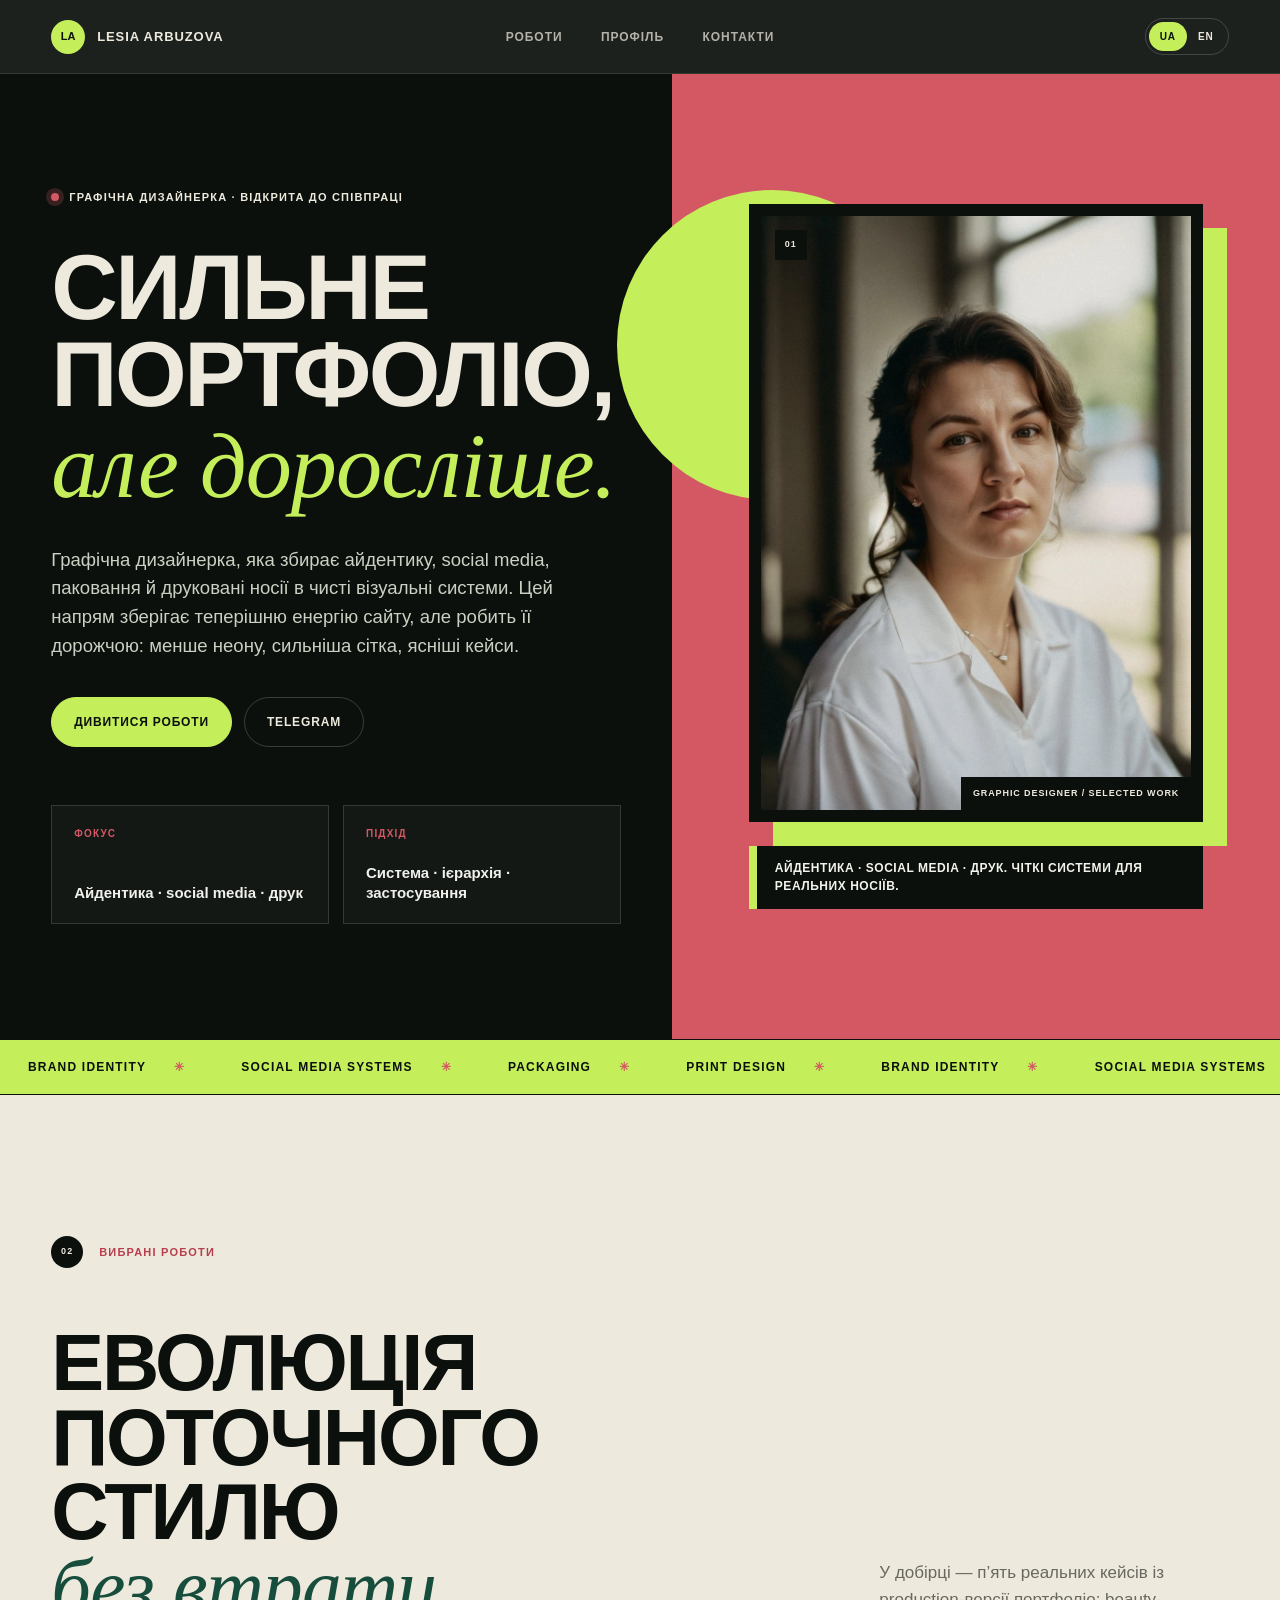
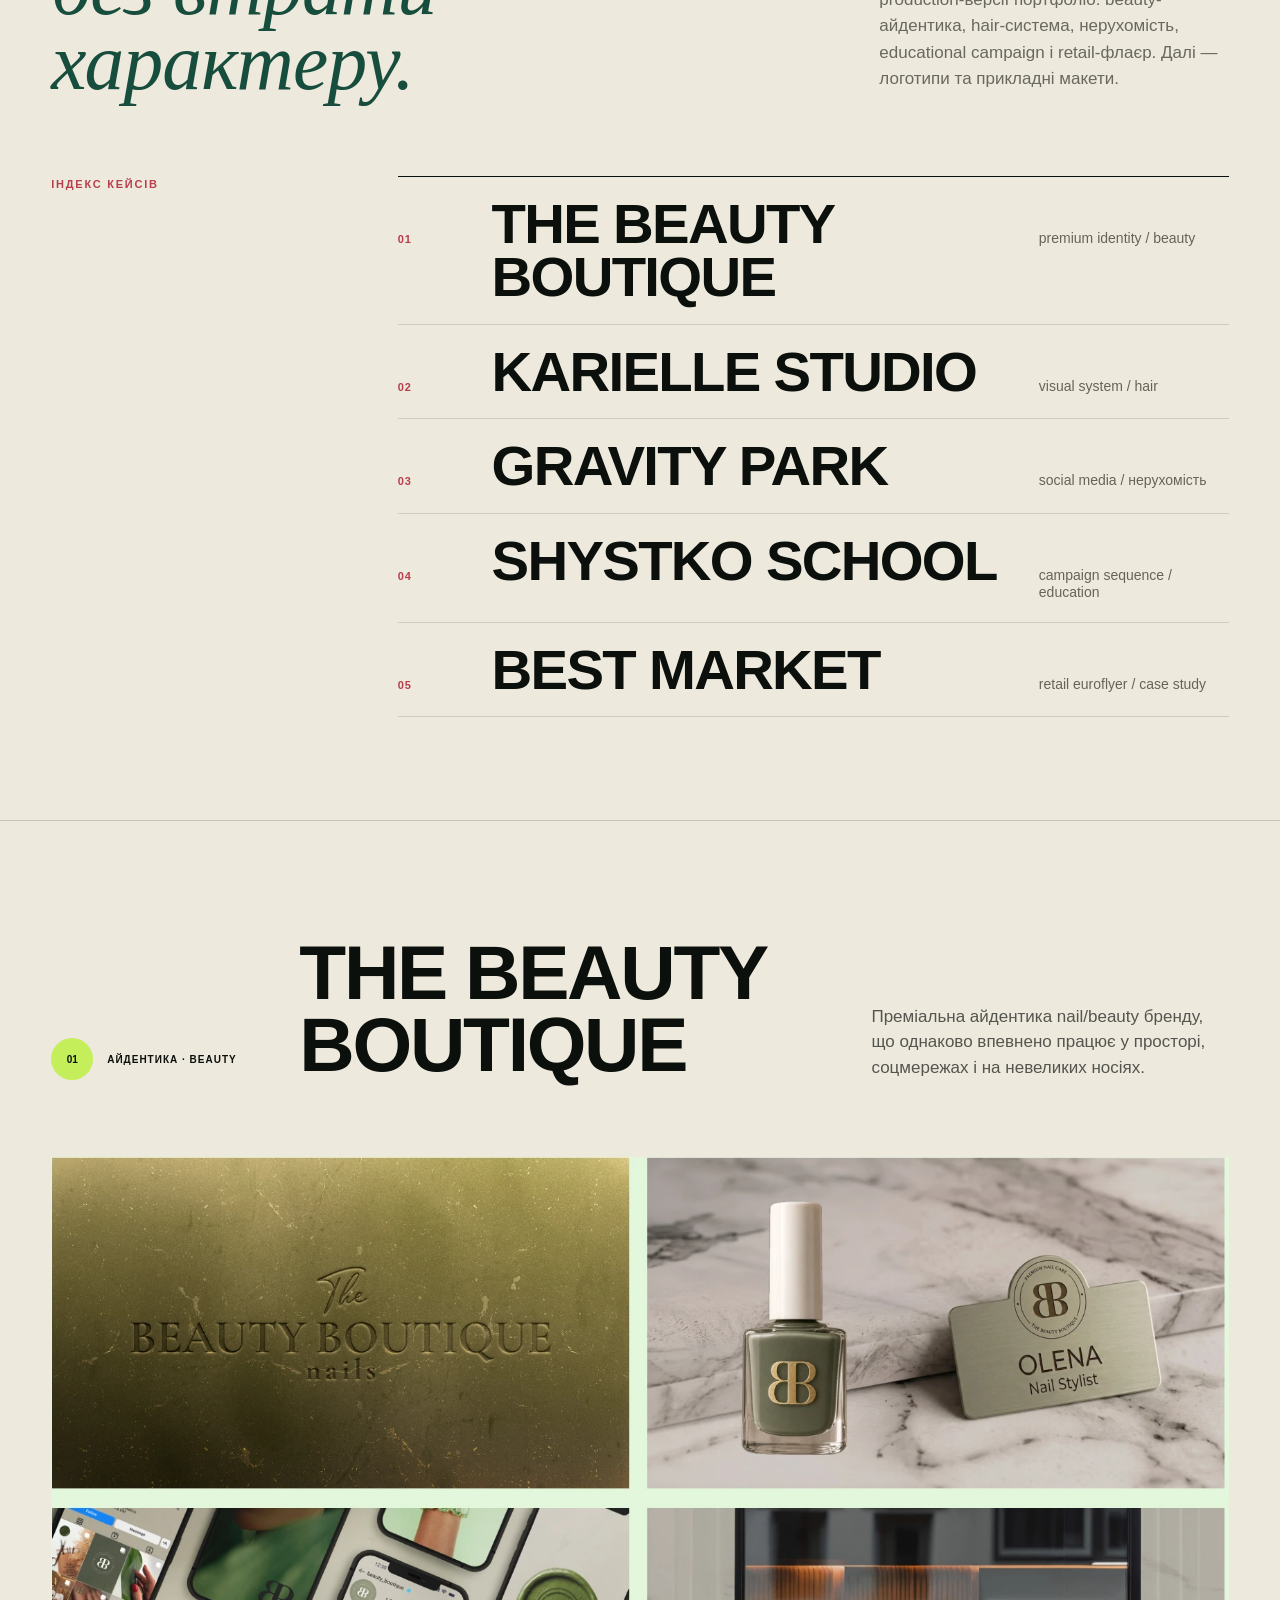
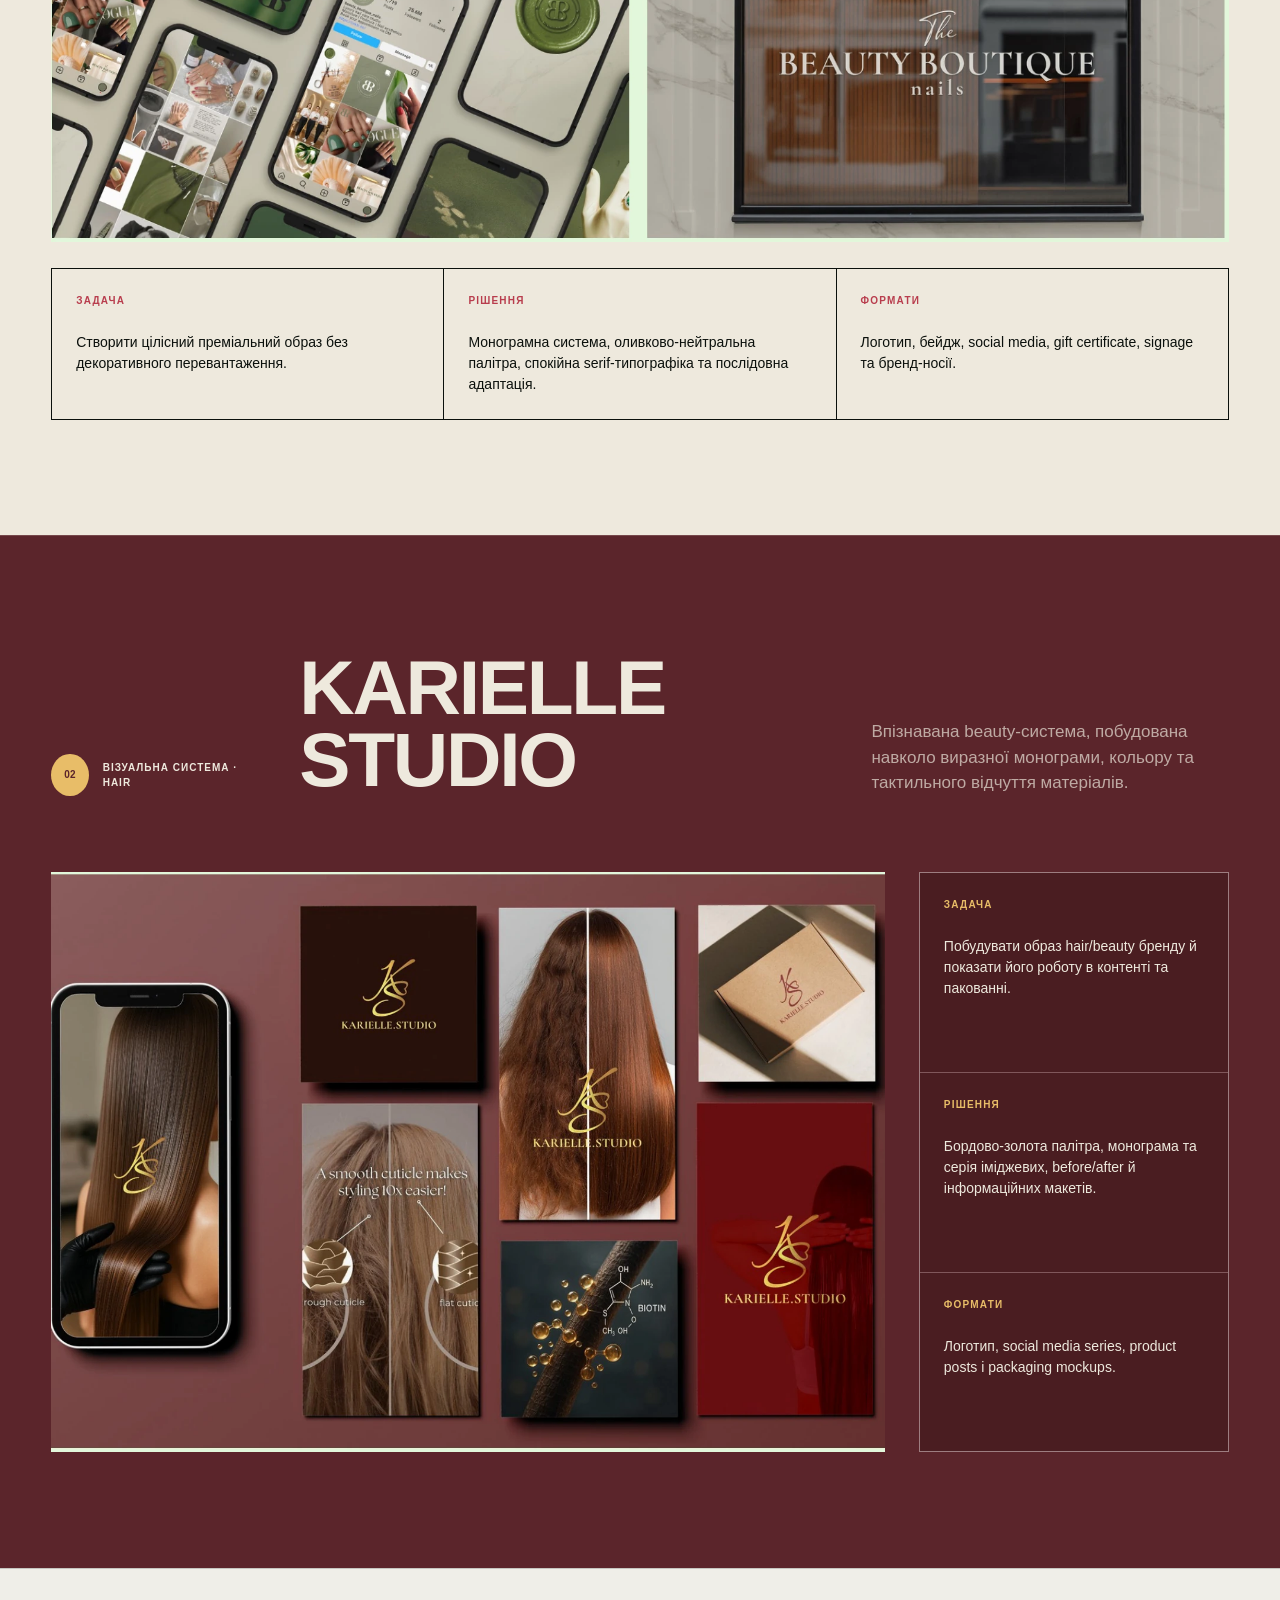
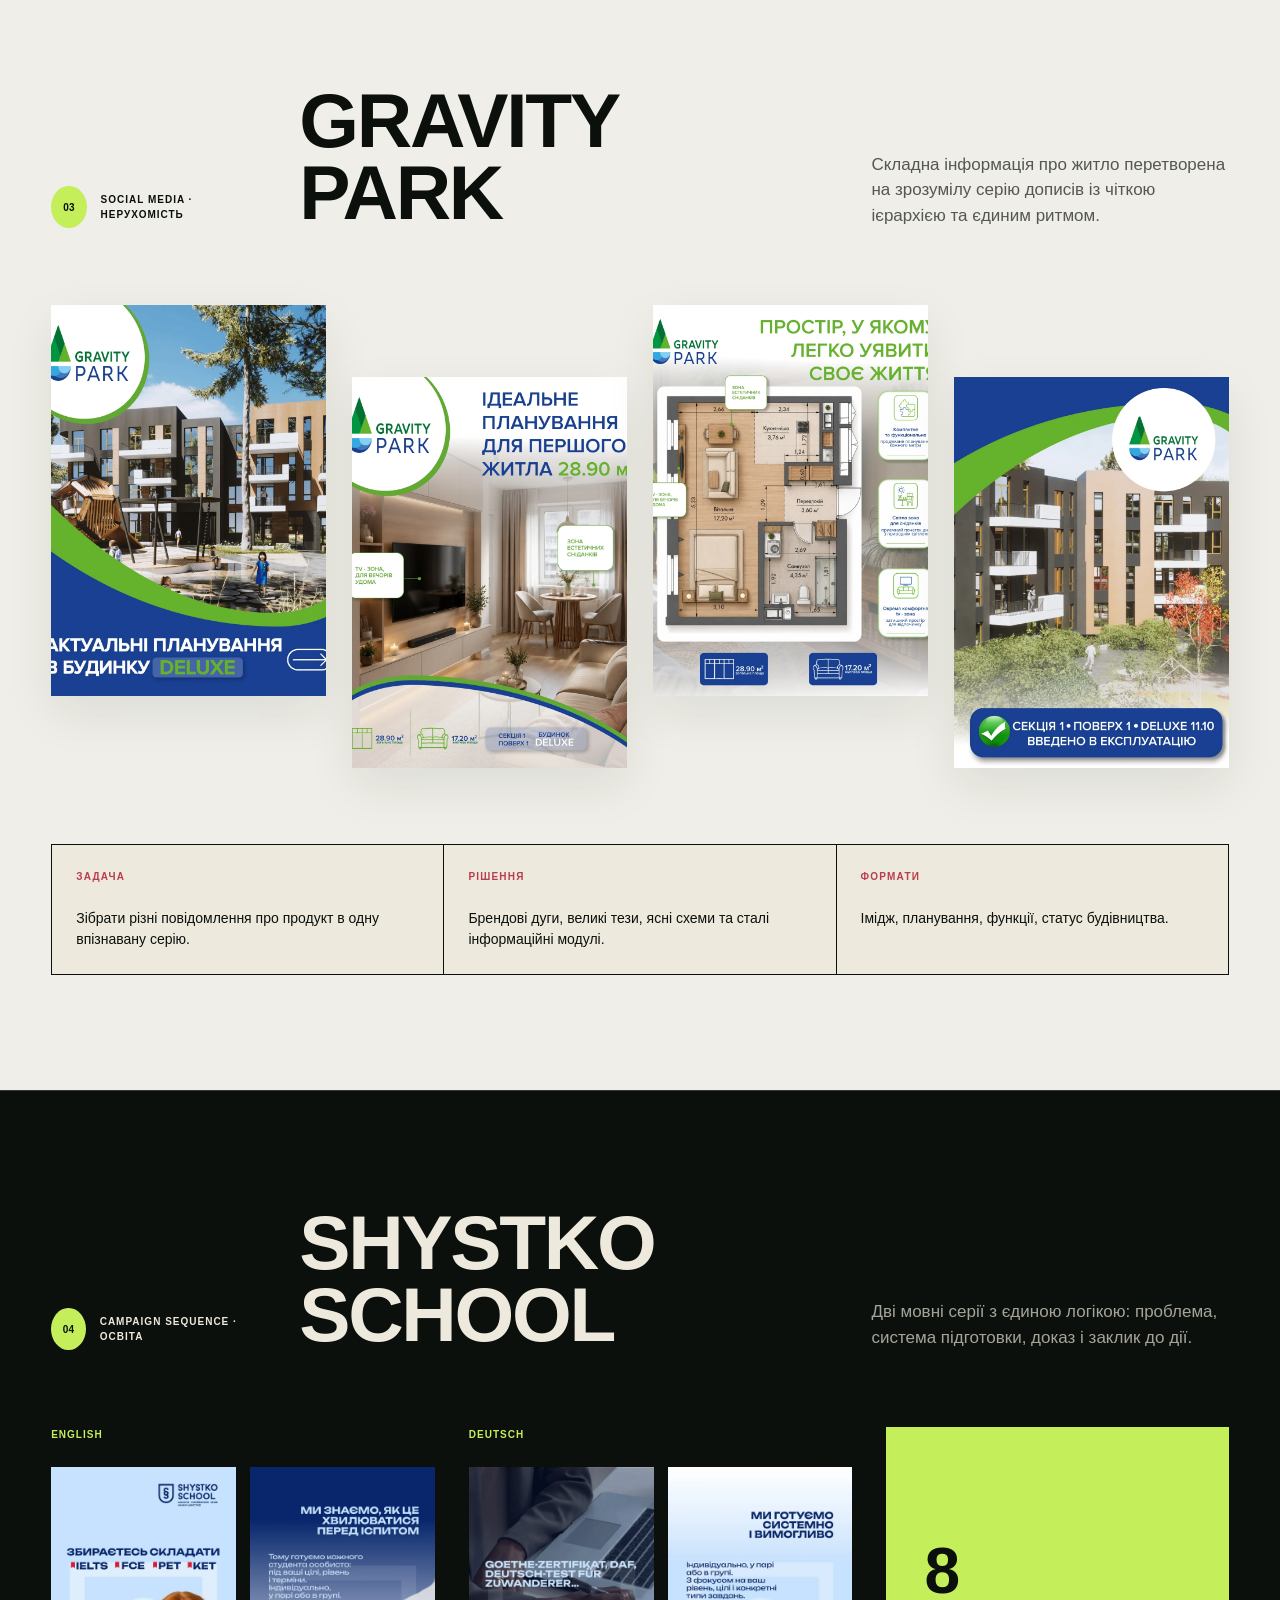
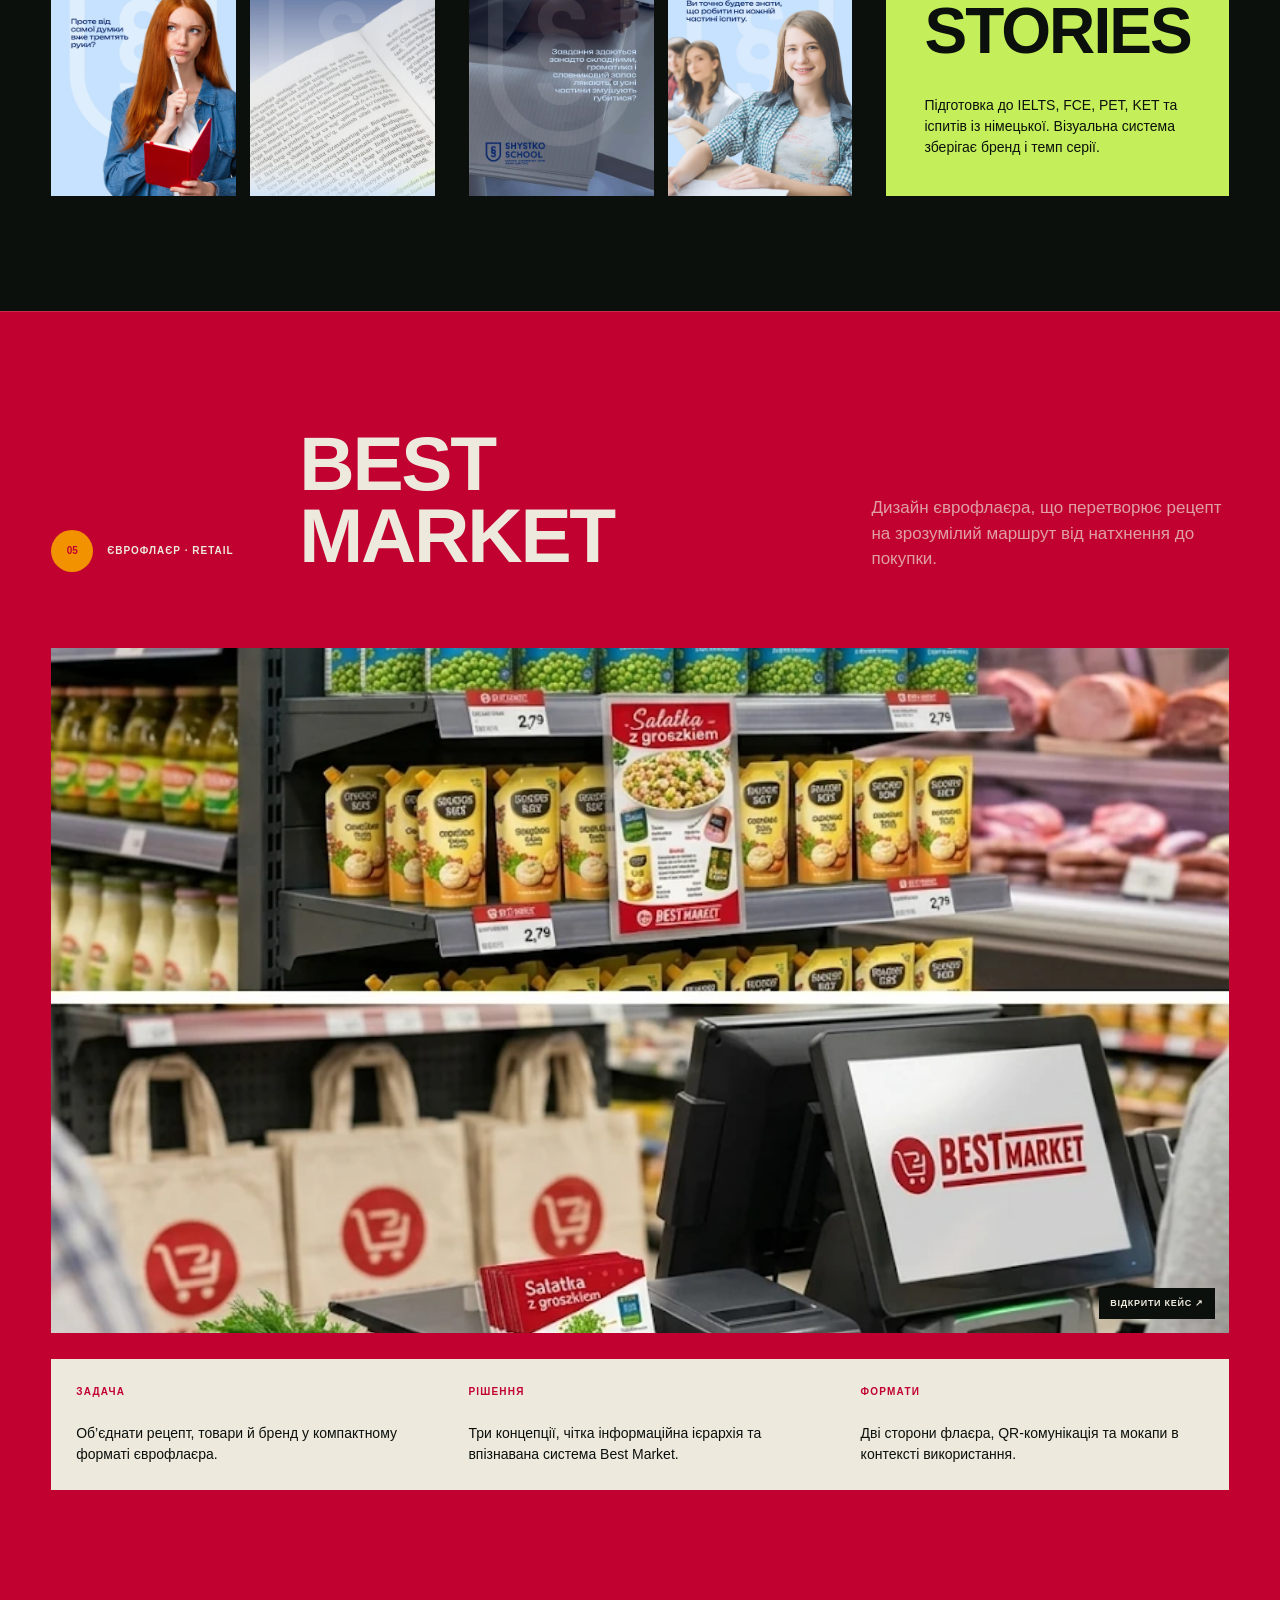
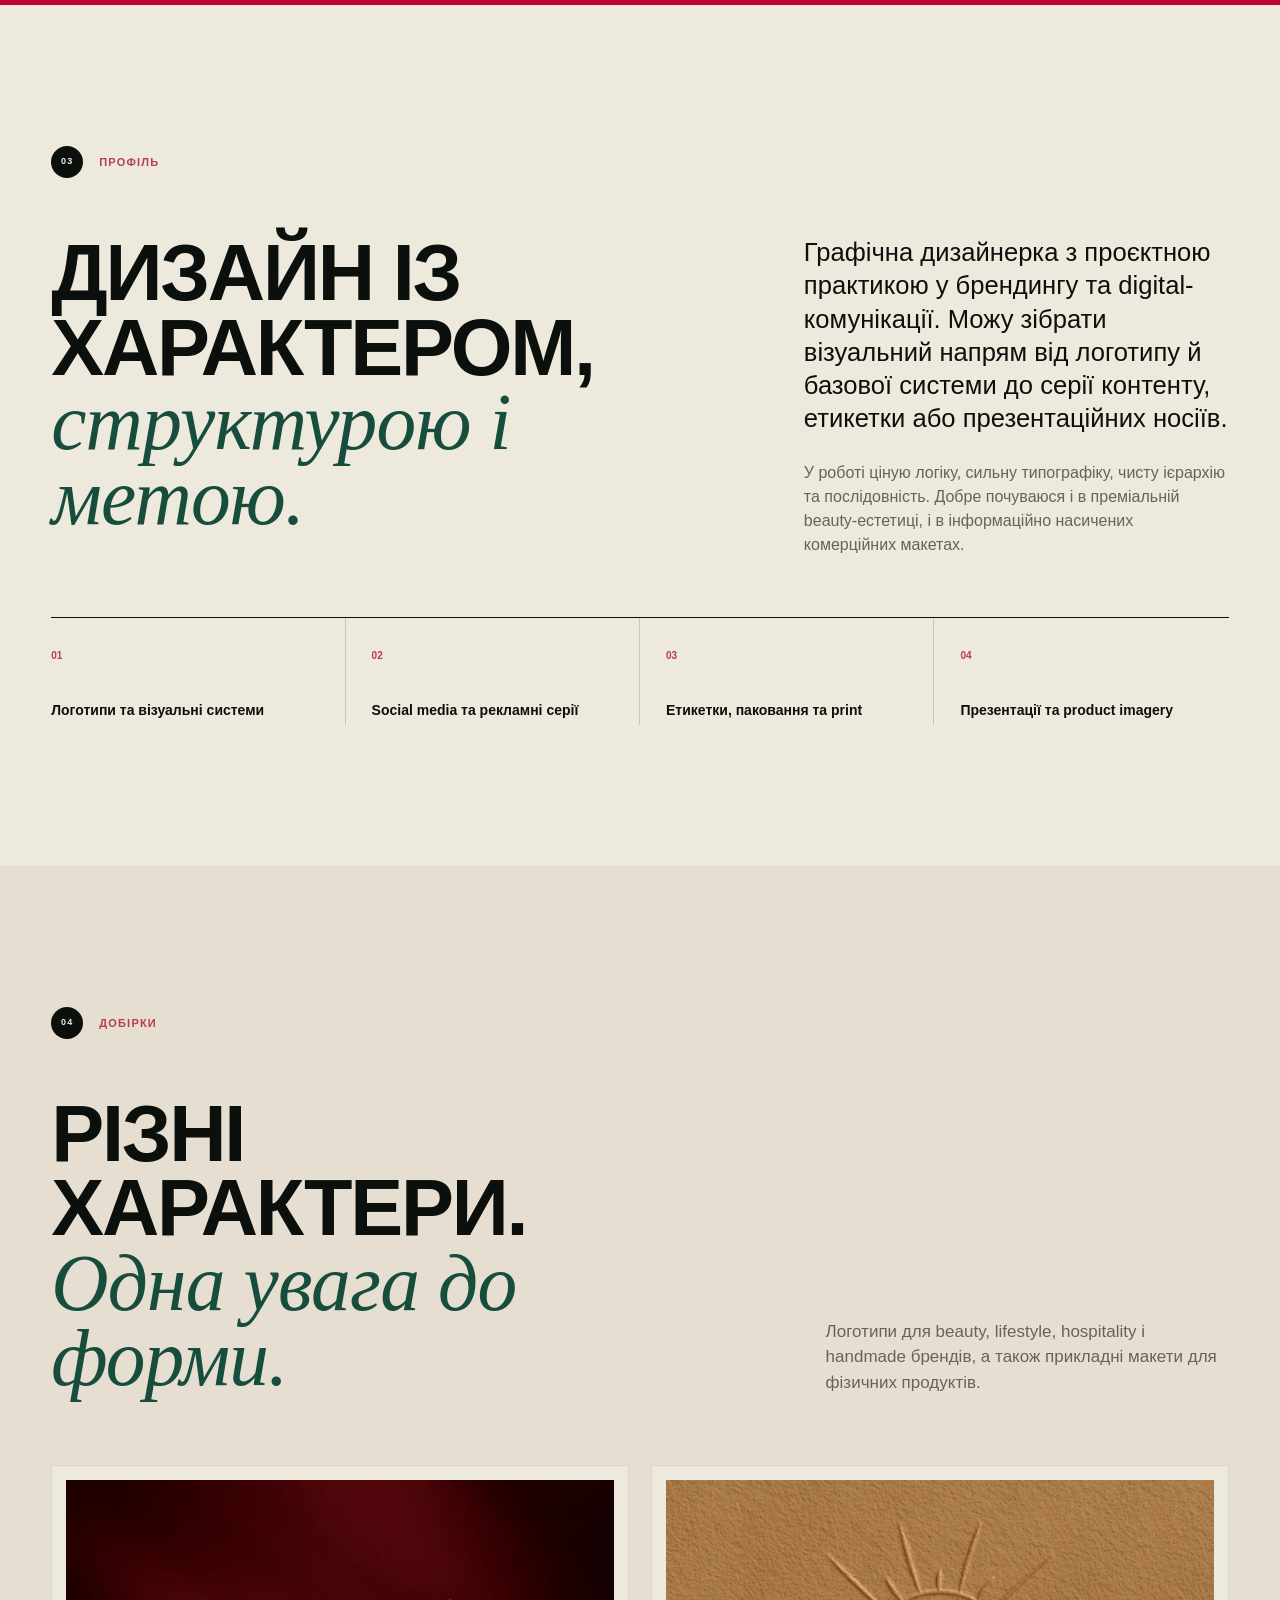
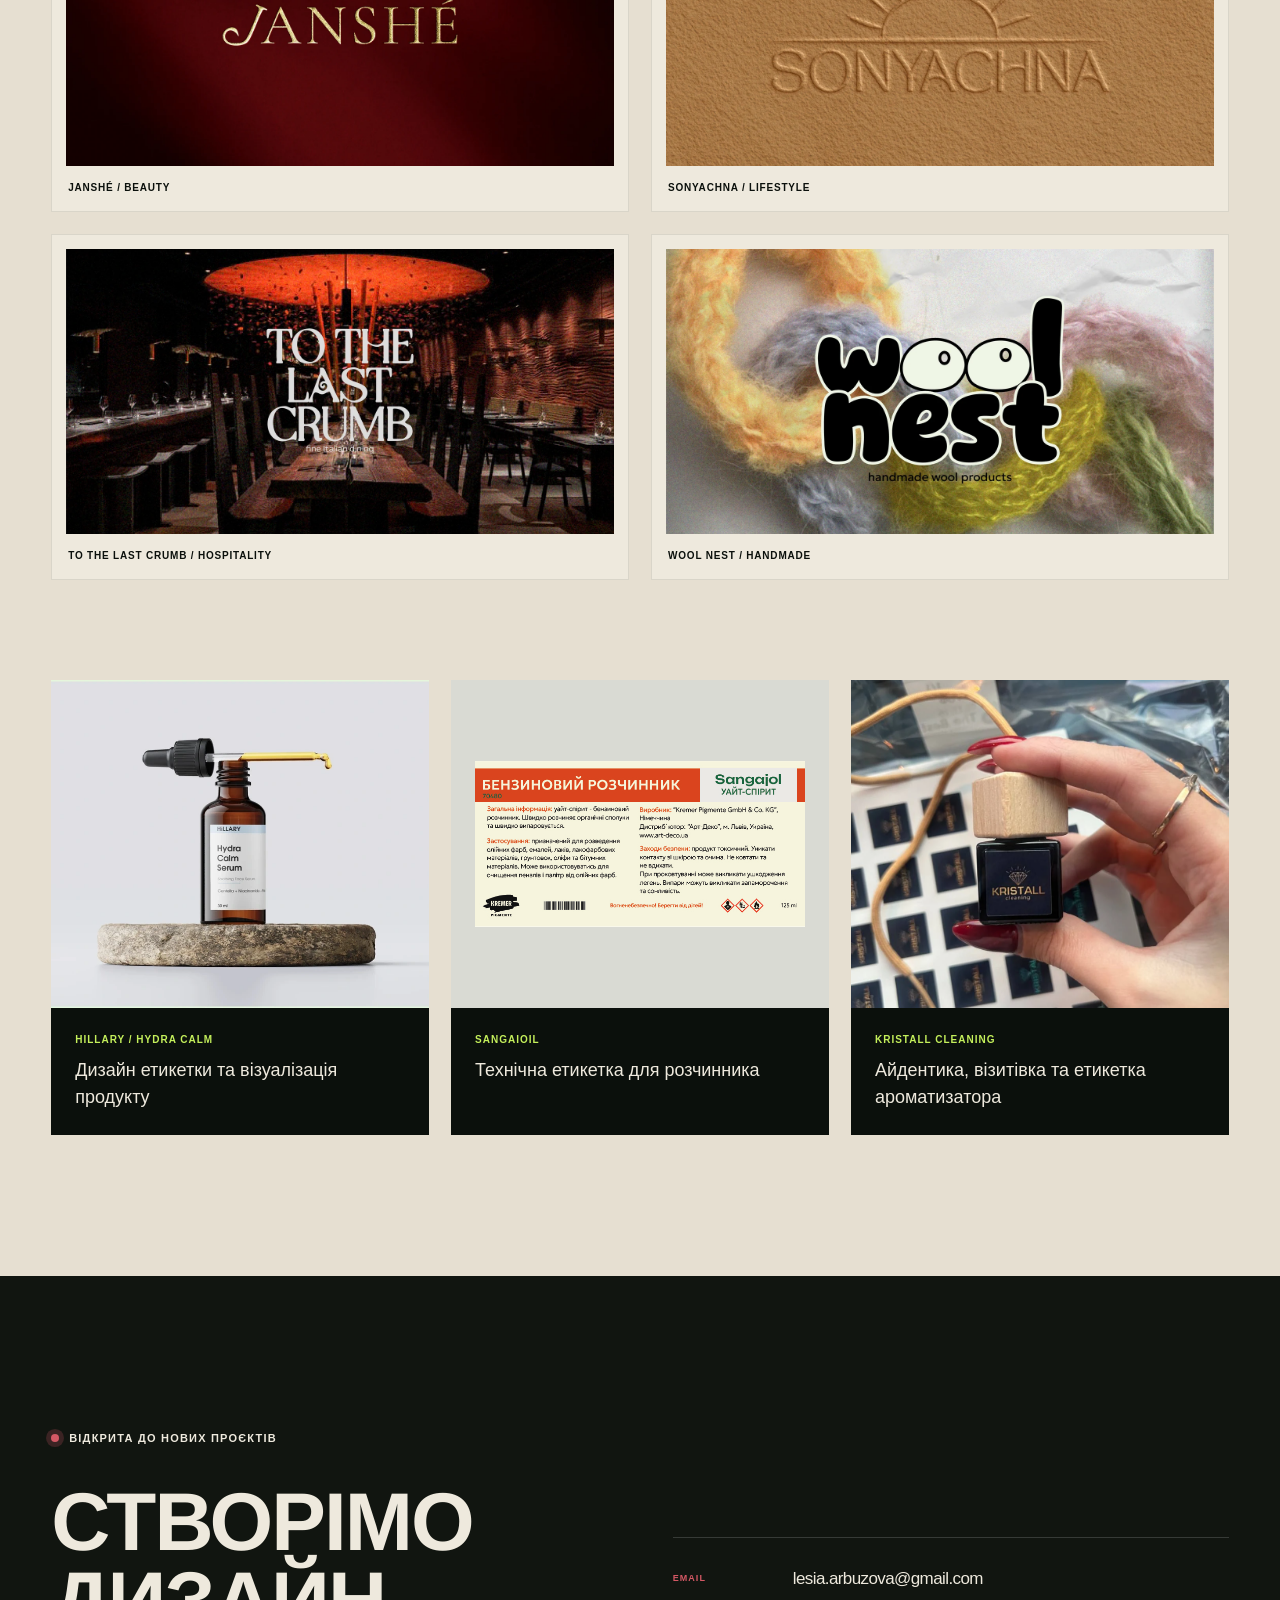
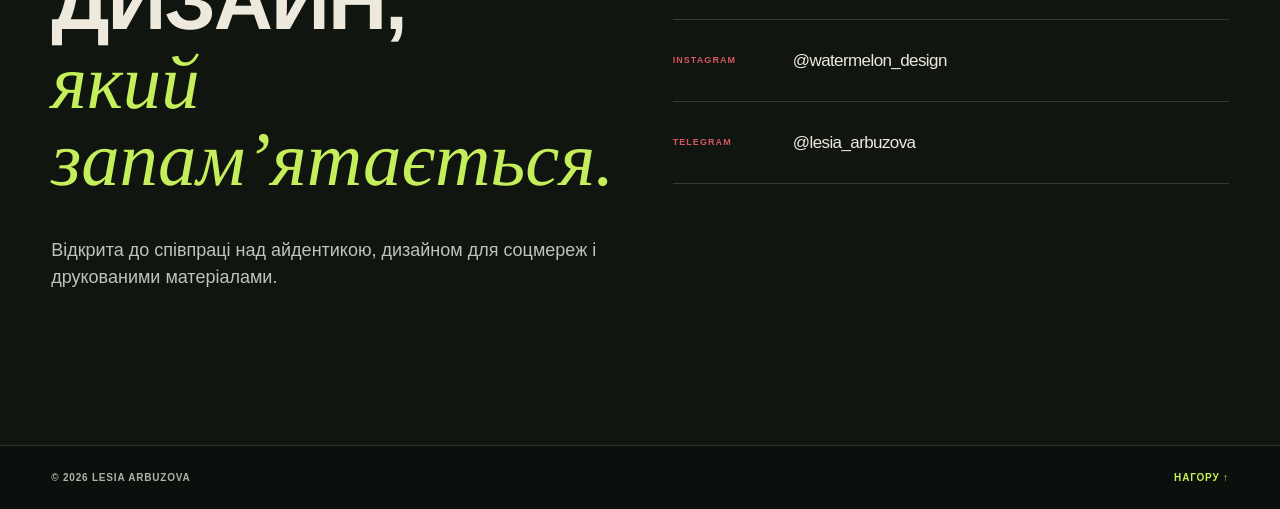
==== index.html @ c4b07ed3 "fix: restore production contact screen" ====
<!doctype html>
<html lang="uk" class="no-js">
<head>
  <meta charset="utf-8">
  <meta name="viewport" content="width=device-width, initial-scale=1">
  <meta name="theme-color" content="#0b100c">
  <meta name="description" content="Портфоліо графічної дизайнерки Лесі Арбузової: айдентика, social media, паковання та друкований дизайн.">
  <link rel="canonical" href="https://lesia-arbuzova.github.io/watermelon-design-portfolio/">
  <meta property="og:type" content="website">
  <meta property="og:locale" content="uk_UA">
  <meta property="og:title" content="Lesia Arbuzova — Graphic Designer">
  <meta property="og:description" content="Портфоліо графічної дизайнерки Лесі Арбузової: айдентика, social media, паковання та друкований дизайн.">
  <meta property="og:url" content="https://lesia-arbuzova.github.io/watermelon-design-portfolio/">
  <meta property="og:image" content="https://lesia-arbuzova.github.io/watermelon-design-portfolio/assets/beauty-system.webp">
  <meta property="og:image:width" content="1703">
  <meta property="og:image:height" content="988">
  <meta name="twitter:card" content="summary_large_image">
  <meta name="twitter:title" content="Lesia Arbuzova — Graphic Designer">
  <meta name="twitter:description" content="Портфоліо графічної дизайнерки Лесі Арбузової: айдентика, social media, паковання та друкований дизайн.">
  <meta name="twitter:image" content="https://lesia-arbuzova.github.io/watermelon-design-portfolio/assets/beauty-system.webp">
  <title>Lesia Arbuzova — Graphic Designer</title>
  <script>document.documentElement.classList.replace("no-js", "js");</script>
  <script type="application/ld+json">
    {
      "@context": "https://schema.org",
      "@type": "Person",
      "name": "Lesia Arbuzova",
      "jobTitle": "Graphic Designer",
      "url": "https://lesia-arbuzova.github.io/watermelon-design-portfolio/",
      "email": "mailto:lesia.arbuzova@gmail.com",
      "sameAs": ["https://www.instagram.com/watermelon_design/", "https://t.me/lesia_arbuzova"],
      "knowsAbout": ["Brand identity", "Social media design", "Packaging design", "Print design"]
    }
  </script>
  <link rel="stylesheet" href="styles.css?v=concept-c-v1">
  <noscript><style>.reveal{opacity:1!important;transform:none!important}</style></noscript>
  <script src="script.js?v=concept-c-v1" defer></script>
</head>
<body>
  <a class="skip-link" href="#content" data-i18n="access.skip">Перейти до змісту</a>

  <header class="site-header" aria-label="Primary navigation">
    <a class="brand" href="#top" aria-label="Lesia Arbuzova, home">
      <span class="brand-mark">LA</span>
      <span class="brand-name">Lesia Arbuzova</span>
    </a>
    <nav class="nav-links" aria-label="Portfolio sections">
      <a href="#work" data-i18n="nav.work">Роботи</a>
      <a href="#profile" data-i18n="nav.profile">Профіль</a>
      <a href="#contact" data-i18n="nav.contact">Контакти</a>
    </nav>
    <div class="header-actions">
      <div class="language-switcher" role="group" aria-label="Language">
        <button type="button" data-language="uk" aria-pressed="true">UA</button>
        <button type="button" data-language="en" aria-pressed="false">EN</button>
      </div>
    </div>
  </header>

  <main id="content">
    <section class="hero" id="top">
      <div class="hero-copy reveal">
        <p class="eyebrow"><span class="status-dot"></span><span data-i18n="hero.eyebrow">Графічна дизайнерка · відкрита до співпраці</span></p>
        <h1 data-i18n-html="hero.title">Сильне<br>портфоліо,<br><em>але доросліше.</em></h1>
        <p class="hero-lead" data-i18n="hero.lead">Графічна дизайнерка, яка збирає айдентику, social media, паковання й друковані носії в чисті візуальні системи. Цей напрям зберігає теперішню енергію сайту, але робить її дорожчою: менше неону, сильніша сітка, ясніші кейси.</p>
        <div class="hero-actions">
          <a class="button button-primary" href="#work" data-i18n="hero.ctaWork">Дивитися роботи</a>
          <a class="button button-quiet" href="https://t.me/lesia_arbuzova" target="_blank" rel="noreferrer" data-i18n="hero.ctaContact">Telegram</a>
        </div>
        <dl class="hero-facts">
          <div><dt data-i18n="hero.focusLabel">Фокус</dt><dd data-i18n="hero.focusValue">Айдентика · social media · друк</dd></div>
          <div><dt data-i18n="hero.toolsLabel">Підхід</dt><dd data-i18n="hero.toolsValue">Система · ієрархія · застосування</dd></div>
        </dl>
      </div>
      <div class="hero-visual reveal">
        <div class="portrait-frame">
          <img src="assets/portrait.webp" alt="Портрет Лесі Арбузової" data-alt-key="alt.portrait">
          <span class="portrait-index">01</span>
          <span class="portrait-caption" data-i18n="hero.caption">Graphic designer / selected work</span>
        </div>
        <p class="hero-note" data-i18n="hero.note">Айдентика · social media · друк. Чіткі системи для реальних носіїв.</p>
      </div>
    </section>

    <div class="ticker" aria-hidden="true">
      <div class="ticker-track">
        <span>Brand identity</span><span>Social media systems</span><span>Packaging</span><span>Print design</span>
        <span>Brand identity</span><span>Social media systems</span><span>Packaging</span><span>Print design</span>
      </div>
    </div>

    <section class="work-intro section" id="work">
      <div class="section-kicker reveal"><span>02</span><span data-i18n="work.kicker">Вибрані роботи</span></div>
      <div class="work-heading reveal">
        <h2 class="section-title" data-i18n-html="work.title">Еволюція поточного стилю<br><em>без втрати характеру.</em></h2>
        <p data-i18n="work.intro">У добірці — п’ять реальних кейсів із production-версії портфоліо: beauty-айдентика, hair-система, нерухомість, educational campaign і retail-флаєр. Далі — логотипи та прикладні макети.</p>
      </div>
    </section>

    <section class="project-index" aria-label="Project index">
      <div class="project-index-label reveal" data-i18n="projectIndex.kicker">Індекс кейсів</div>
      <div class="project-index-list reveal">
        <a href="#beauty"><span>01</span><strong>The Beauty Boutique</strong><em data-i18n="projectIndex.beauty">premium identity / beauty</em></a>
        <a href="#karielle"><span>02</span><strong>Karielle Studio</strong><em data-i18n="projectIndex.karielle">visual system / hair</em></a>
        <a href="#gravity"><span>03</span><strong>Gravity Park</strong><em data-i18n="projectIndex.gravity">social media / нерухомість</em></a>
        <a href="#school"><span>04</span><strong>Shystko School</strong><em data-i18n="projectIndex.school">campaign sequence / education</em></a>
        <a href="#bestmarket"><span>05</span><strong>Best Market</strong><em data-i18n="projectIndex.bestmarket">retail euroflyer / case study</em></a>
      </div>
    </section>

    <article class="case case-beauty" id="beauty">
      <header class="case-header reveal">
        <div><span class="case-number">01</span><p class="case-type" data-i18n="beauty.type">Айдентика · Beauty</p></div>
        <h2>The Beauty Boutique</h2>
        <p class="case-summary" data-i18n="beauty.summary">Преміальна айдентика nail/beauty бренду, що однаково впевнено працює у просторі, соцмережах і на невеликих носіях.</p>
      </header>
      <button class="case-media media-wide reveal" type="button" data-lightbox>
        <img src="assets/beauty-system.webp" alt="Система айдентики The Beauty Boutique" data-alt-key="alt.beauty" loading="lazy">
        <span class="view-label" data-i18n="access.view">Переглянути</span>
      </button>
      <div class="case-notes reveal">
        <div><h3 data-i18n="labels.task">Задача</h3><p data-i18n="beauty.task">Створити цілісний преміальний образ без декоративного перевантаження.</p></div>
        <div><h3 data-i18n="labels.solution">Рішення</h3><p data-i18n="beauty.solution">Монограмна система, оливково-нейтральна палітра, спокійна serif-типографіка та послідовна адаптація.</p></div>
        <div><h3 data-i18n="labels.formats">Формати</h3><p data-i18n="beauty.formats">Логотип, бейдж, social media, gift certificate, signage та бренд-носії.</p></div>
      </div>
    </article>

    <article class="case case-karielle" id="karielle">
      <header class="case-header reveal">
        <div><span class="case-number">02</span><p class="case-type" data-i18n="karielle.type">Візуальна система · Hair</p></div>
        <h2>Karielle Studio</h2>
        <p class="case-summary" data-i18n="karielle.summary">Впізнавана beauty-система, побудована навколо виразної монограми, кольору та тактильного відчуття матеріалів.</p>
      </header>
      <div class="karielle-layout">
        <button class="case-media reveal" type="button" data-lightbox>
          <img src="assets/karielle-system.webp" alt="Візуальна система Karielle Studio" data-alt-key="alt.karielle" loading="lazy">
          <span class="view-label" data-i18n="access.view">Переглянути</span>
        </button>
        <div class="case-notes vertical reveal">
          <div><h3 data-i18n="labels.task">Задача</h3><p data-i18n="karielle.task">Побудувати образ hair/beauty бренду й показати його роботу в контенті та пакованні.</p></div>
          <div><h3 data-i18n="labels.solution">Рішення</h3><p data-i18n="karielle.solution">Бордово-золота палітра, монограма та серія іміджевих, before/after й інформаційних макетів.</p></div>
          <div><h3 data-i18n="labels.formats">Формати</h3><p data-i18n="karielle.formats">Логотип, social media series, product posts і packaging mockups.</p></div>
        </div>
      </div>
    </article>

    <article class="case case-gravity" id="gravity">
      <header class="case-header reveal">
        <div><span class="case-number">03</span><p class="case-type" data-i18n="gravity.type">Social media · Real estate</p></div>
        <h2>Gravity Park</h2>
        <p class="case-summary" data-i18n="gravity.summary">Складна інформація про житло перетворена на зрозумілу серію дописів із чіткою ієрархією та єдиним ритмом.</p>
      </header>
      <div class="gravity-gallery reveal">
        <button class="case-media tall" type="button" data-lightbox><img src="assets/gravity-01.webp" alt="Пост Gravity Park про планування будинку" data-alt-key="alt.gravity1" loading="lazy"><span class="view-label" data-i18n="access.view">Переглянути</span></button>
        <button class="case-media tall offset" type="button" data-lightbox><img src="assets/gravity-02.webp" alt="Пост Gravity Park про планування квартири" data-alt-key="alt.gravity2" loading="lazy"><span class="view-label" data-i18n="access.view">Переглянути</span></button>
        <button class="case-media tall" type="button" data-lightbox><img src="assets/gravity-03.webp" alt="Пост Gravity Park з планом квартири" data-alt-key="alt.gravity3" loading="lazy"><span class="view-label" data-i18n="access.view">Переглянути</span></button>
        <button class="case-media tall offset" type="button" data-lightbox><img src="assets/gravity-04.webp" alt="Іміджевий пост Gravity Park" data-alt-key="alt.gravity4" loading="lazy"><span class="view-label" data-i18n="access.view">Переглянути</span></button>
      </div>
      <div class="case-notes reveal">
        <div><h3 data-i18n="labels.task">Задача</h3><p data-i18n="gravity.task">Зібрати різні повідомлення про продукт в одну впізнавану серію.</p></div>
        <div><h3 data-i18n="labels.solution">Рішення</h3><p data-i18n="gravity.solution">Брендові дуги, великі тези, ясні схеми та сталі інформаційні модулі.</p></div>
        <div><h3 data-i18n="labels.formats">Формати</h3><p data-i18n="gravity.formats">Імідж, планування, функції, статус будівництва.</p></div>
      </div>
    </article>

    <article class="case case-school" id="school">
      <header class="case-header reveal">
        <div><span class="case-number">04</span><p class="case-type" data-i18n="school.type">Campaign sequence · Education</p></div>
        <h2>Shystko School</h2>
        <p class="case-summary" data-i18n="school.summary">Дві мовні серії з єдиною логікою: проблема, система підготовки, доказ і заклик до дії.</p>
      </header>
      <div class="school-gallery reveal">
        <div class="story-group"><span>English</span><button class="case-media phone" type="button" data-lightbox><img src="assets/school-en-01.webp" alt="Англомовна сторіс Shystko School" data-alt-key="alt.schoolEn1" loading="lazy"><span class="view-label" data-i18n="access.view">Переглянути</span></button><button class="case-media phone" type="button" data-lightbox><img src="assets/school-en-02.webp" alt="Англомовна сторіс Shystko School" data-alt-key="alt.schoolEn2" loading="lazy"><span class="view-label" data-i18n="access.view">Переглянути</span></button></div>
        <div class="story-group"><span>Deutsch</span><button class="case-media phone" type="button" data-lightbox><img src="assets/school-de-01.webp" alt="Німецькомовна сторіс Shystko School" data-alt-key="alt.schoolDe1" loading="lazy"><span class="view-label" data-i18n="access.view">Переглянути</span></button><button class="case-media phone" type="button" data-lightbox><img src="assets/school-de-02.webp" alt="Німецькомовна сторіс Shystko School" data-alt-key="alt.schoolDe2" loading="lazy"><span class="view-label" data-i18n="access.view">Переглянути</span></button></div>
        <aside class="school-note"><strong>8 stories</strong><p data-i18n="school.note">Підготовка до IELTS, FCE, PET, KET та іспитів із німецької. Візуальна система зберігає бренд і темп серії.</p></aside>
      </div>
    </article>

    <article class="case case-bestmarket" id="bestmarket">
      <header class="case-header reveal">
        <div><span class="case-number">05</span><p class="case-type" data-i18n="bestmarket.type">Єврофлаєр · Retail</p></div>
        <h2>Best Market</h2>
        <p class="case-summary" data-i18n="bestmarket.summary">Дизайн єврофлаєра, що перетворює рецепт на зрозумілий маршрут від натхнення до покупки.</p>
      </header>
      <a class="case-media media-wide bestmarket-link reveal" href="projects/bestmarket/" aria-label="Відкрити повний кейс Best Market" data-i18n-aria-label="bestmarket.aria">
        <img src="projects/bestmarket/assets/mockup-retail.webp" alt="Флаєр Best Market у торговому просторі" data-alt-key="alt.bestmarket" loading="lazy">
        <span class="view-label" data-i18n="bestmarket.cta">Відкрити кейс ↗</span>
      </a>
      <div class="case-notes reveal">
        <div><h3 data-i18n="labels.task">Задача</h3><p data-i18n="bestmarket.task">Об’єднати рецепт, товари й бренд у компактному форматі єврофлаєра.</p></div>
        <div><h3 data-i18n="labels.solution">Рішення</h3><p data-i18n="bestmarket.solution">Три концепції, чітка інформаційна ієрархія та впізнавана система Best Market.</p></div>
        <div><h3 data-i18n="labels.formats">Формати</h3><p data-i18n="bestmarket.formats">Дві сторони флаєра, QR-комунікація та мокапи в контексті використання.</p></div>
      </div>
    </article>

    <section class="profile section" id="profile">
      <div class="section-kicker reveal"><span>03</span><span data-i18n="profile.kicker">Профіль</span></div>
      <div class="profile-grid">
        <h2 class="section-title reveal" data-i18n-html="profile.title">Дизайн із характером,<br><em>структурою і метою.</em></h2>
        <div class="profile-copy reveal">
          <p class="lead" data-i18n="profile.intro">Графічна дизайнерка з проєктною практикою у брендингу та digital-комунікації. Можу зібрати візуальний напрям від логотипу й базової системи до серії контенту, етикетки або презентаційних носіїв.</p>
          <p data-i18n="profile.detail">У роботі ціную логіку, сильну типографіку, чисту ієрархію та послідовність. Добре почуваюся і в преміальній beauty-естетиці, і в інформаційно насичених комерційних макетах.</p>
        </div>
        <div class="capability-list reveal">
          <div><span>01</span><p data-i18n="profile.skill1">Логотипи та візуальні системи</p></div>
          <div><span>02</span><p data-i18n="profile.skill2">Social media та рекламні серії</p></div>
          <div><span>03</span><p data-i18n="profile.skill3">Етикетки, паковання та print</p></div>
          <div><span>04</span><p data-i18n="profile.skill4">Презентації та product imagery</p></div>
        </div>
      </div>
    </section>

    <section class="collection section" id="collection">
      <div class="section-kicker reveal"><span>04</span><span data-i18n="collection.kicker">Добірки</span></div>
      <div class="collection-heading reveal">
        <h2 class="section-title" data-i18n-html="collection.title">Різні характери.<br><em>Одна увага до форми.</em></h2>
        <p data-i18n="collection.intro">Логотипи для beauty, lifestyle, hospitality і handmade брендів, а також прикладні макети для фізичних продуктів.</p>
      </div>
      <div class="logo-grid reveal">
        <button class="case-media logo-card" type="button" data-lightbox><img src="assets/logo-janshe.webp" alt="Логотип Janshé" loading="lazy"><span>Janshé / Beauty</span></button>
        <button class="case-media logo-card" type="button" data-lightbox><img src="assets/logo-soniachna.webp" alt="Логотип Sonyachna" loading="lazy"><span>Sonyachna / Lifestyle</span></button>
        <button class="case-media logo-card" type="button" data-lightbox><img src="assets/logo-crumb.webp" alt="Логотип To the Last Crumb" loading="lazy"><span>To the Last Crumb / Hospitality</span></button>
        <button class="case-media logo-card" type="button" data-lightbox><img src="assets/logo-wool.webp" alt="Логотип Wool Nest" loading="lazy"><span>Wool Nest / Handmade</span></button>
      </div>
      <div class="applied-grid reveal">
        <article class="applied-card"><button class="case-media" type="button" data-lightbox data-gallery="assets/hillary-01.webp|assets/hillary-02.webp"><img src="assets/hillary-preview.webp" alt="Два варіанти мокапу сироватки Hillary Hydra Calm" data-alt-key="alt.hillary" loading="lazy"><span class="view-label" data-i18n="access.view">Переглянути</span></button><div><p class="case-type">Hillary / Hydra Calm</p><h3 data-i18n="applied.hillary">Дизайн етикетки та візуалізація продукту</h3></div></article>
        <article class="applied-card"><button class="case-media" type="button" data-lightbox><img src="assets/sangaioil-original.png" alt="Технічна етикетка розчинника Sangaioil" data-alt-key="alt.sangaioil" loading="lazy"><span class="view-label" data-i18n="access.view">Переглянути</span></button><div><p class="case-type">Sangaioil</p><h3 data-i18n="applied.sangaioil">Технічна етикетка для розчинника</h3></div></article>
        <article class="applied-card"><button class="case-media" type="button" data-lightbox><img src="assets/kristall-photo.webp" alt="Ароматизатор KRISTALL Cleaning" data-alt-key="alt.kristall" loading="lazy"><span class="view-label" data-i18n="access.view">Переглянути</span></button><div><p class="case-type">KRISTALL Cleaning</p><h3 data-i18n="applied.kristall">Айдентика, візитівка та етикетка ароматизатора</h3></div></article>
      </div>
    </section>

    <section class="contact" id="contact">
      <div class="contact-copy reveal">
        <p class="eyebrow"><span class="status-dot"></span><span data-i18n="contact.eyebrow">Відкрита до нових проєктів</span></p>
        <h2 data-i18n-html="contact.title">Створімо дизайн,<br><em>який запам’ятається.</em></h2>
        <p data-i18n="contact.text">Відкрита до співпраці над айдентикою, дизайном для соцмереж і друкованими матеріалами.</p>
      </div>
      <div class="contact-links reveal">
        <a href="mailto:lesia.arbuzova@gmail.com"><span data-i18n="contact.emailLabel">Email</span><strong>lesia.arbuzova@gmail.com</strong></a>
        <a href="https://www.instagram.com/watermelon_design/" target="_blank" rel="noreferrer"><span data-i18n="contact.instagramLabel">Instagram</span><strong>@watermelon_design</strong></a>
        <a href="https://t.me/lesia_arbuzova" target="_blank" rel="noreferrer"><span data-i18n="contact.telegramLabel">Telegram</span><strong>@lesia_arbuzova</strong></a>
      </div>
    </section>
  </main>

  <footer><span>© 2026 Lesia Arbuzova</span><a href="#top" data-i18n="footer.top">Нагору ↑</a></footer>

  <dialog class="lightbox" aria-label="Image preview">
    <button class="lightbox-close" type="button" aria-label="Close">×</button>
    <div class="lightbox-images"></div>
    <p></p>
  </dialog>
</body>
</html>
---- styles.css ----
:root {
  --ink: #0b100c;
  --paper: #eee9dd;
  --paper-2: #e6dfd1;
  --lime: #c4ef5b;
  --coral: #d35864;
  --coral-text: #b83d4d;
  --flesh: #d35864;
  --rind: #183c30;
  --green: #174d3c;
  --wine: #5b252b;
  --muted: #686358;
  --line: color-mix(in srgb, currentColor 18%, transparent);
  --pad: clamp(22px, 4vw, 68px);
  --display: Arial, Helvetica, sans-serif;
  --serif: Georgia, "Times New Roman", serif;
}

* { box-sizing: border-box; }
html { scroll-behavior: smooth; background: var(--ink); }
body { margin: 0; color: var(--ink); background: var(--paper); font-family: var(--display); font-size: 16px; line-height: 1.5; }
body.lightbox-open { overflow: hidden; }
section, article { scroll-margin-top: 74px; }
button, a { -webkit-tap-highlight-color: transparent; }
button { font: inherit; }
img { display: block; max-width: 100%; }
a { color: inherit; text-decoration: none; }
:focus-visible { outline: 3px solid var(--lime); outline-offset: 4px; }
button:focus-visible, a:focus-visible { border-radius: 8px; }
em { font-family: var(--serif); font-weight: 400; }
::selection { color: var(--ink); background: var(--lime); }

.skip-link { position: fixed; left: 16px; top: -80px; z-index: 100; padding: 12px 16px; color: var(--ink); background: var(--lime); transition: top .2s; }
.skip-link:focus { top: 16px; }

.site-header { position: sticky; top: 0; z-index: 50; display: grid; grid-template-columns: 1fr auto 1fr; align-items: center; min-height: 74px; padding: 0 var(--pad); color: var(--paper); background: color-mix(in srgb, var(--ink) 92%, transparent); border-bottom: 1px solid #ffffff1c; backdrop-filter: blur(16px); }
.brand { display: flex; align-items: center; gap: 12px; width: fit-content; font-size: 13px; font-weight: 700; text-transform: uppercase; letter-spacing: .07em; }
.brand-mark { display: grid; width: 34px; height: 34px; place-items: center; color: var(--ink); background: var(--lime); border-radius: 50%; font-size: 11px; letter-spacing: 0; }
.nav-links { display: flex; gap: clamp(20px, 3vw, 46px); font-size: 12px; font-weight: 700; text-transform: uppercase; letter-spacing: .08em; }
.nav-links a { opacity: .72; transition: opacity .2s; }
.nav-links a:hover, .nav-links a:focus-visible { opacity: 1; }
.header-actions { display: flex; justify-content: flex-end; align-items: center; gap: 22px; }
.language-switcher { display: flex; padding: 3px; border: 1px solid #ffffff2c; border-radius: 100px; }
.language-switcher button { min-width: 38px; padding: 7px 8px; color: var(--paper); background: transparent; border: 0; border-radius: 100px; cursor: pointer; font-size: 10px; font-weight: 800; letter-spacing: .08em; }
.language-switcher button[aria-pressed="true"] { color: var(--ink); background: var(--lime); }

.hero { min-height: calc(100svh - 74px); display: grid; grid-template-columns: minmax(0, 1.05fr) minmax(360px, .95fr); color: var(--paper); background: var(--ink); overflow: hidden; }
.hero-copy { align-self: center; padding: clamp(66px, 9vw, 140px) var(--pad); }
.eyebrow { display: flex; align-items: center; gap: 10px; margin: 0 0 38px; font-size: 11px; font-weight: 800; text-transform: uppercase; letter-spacing: .11em; }
.status-dot { width: 8px; height: 8px; background: var(--coral); border-radius: 50%; box-shadow: 0 0 0 5px color-mix(in srgb, var(--coral) 22%, transparent); }
.hero h1, .contact h2 { max-width: 880px; margin: 0; font-size: clamp(54px, 7.2vw, 116px); line-height: .95; letter-spacing: -.026em; text-transform: uppercase; font-kerning: normal; text-rendering: geometricPrecision; text-wrap: balance; }
.hero h1 em, .contact h2 em { display: block; color: var(--lime); text-transform: none; line-height: 1.03; letter-spacing: -.01em; }
.hero-lead { max-width: 640px; margin: 32px 0 0; color: #cbd0c2; font-size: clamp(17px, 1.45vw, 21px); line-height: 1.55; }
.hero-actions { display: flex; flex-wrap: wrap; gap: 12px; margin-top: 36px; }
.button { display: inline-flex; min-height: 50px; align-items: center; justify-content: center; padding: 0 22px; border: 1px solid #ffffff30; border-radius: 100px; font-size: 12px; font-weight: 800; text-transform: uppercase; letter-spacing: .07em; transition: transform .2s, background .2s, color .2s; }
.button:hover { transform: translateY(-2px); }
.button-primary { color: var(--ink); background: var(--lime); border-color: var(--lime); }
.button-quiet:hover { color: var(--ink); background: var(--paper); }
.hero-facts { display: grid; grid-template-columns: repeat(2, minmax(0, 1fr)); gap: 14px; max-width: 690px; margin: 58px 0 0; }
.hero-facts div { display: grid; align-content: space-between; gap: 22px; min-height: 112px; padding: 20px 22px; background: #ffffff08; border: 1px solid #ffffff24; }
.hero-facts dt { color: var(--coral); font-size: 10px; font-weight: 800; text-transform: uppercase; letter-spacing: .12em; }
.hero-facts dd { margin: 0; color: #f0f1ec; font-size: 15px; font-weight: 600; line-height: 1.35; }
.hero-visual { position: relative; display: grid; align-content: center; gap: 22px; padding: clamp(40px, 6vw, 90px); background: var(--flesh); }
.hero-visual::before { content: ""; position: absolute; inset: 12% auto auto -9%; width: min(310px, 32vw); aspect-ratio: 1; background: var(--lime); border-radius: 50%; }
.portrait-frame { position: relative; z-index: 1; width: min(100%, 480px); margin: auto; border: 12px solid var(--ink); background: var(--green); box-shadow: 24px 24px 0 var(--lime); }
.portrait-frame img { width: 100%; height: min(66vh, 660px); object-fit: cover; object-position: center 32%; filter: saturate(.88) contrast(1.03); }
.portrait-index, .portrait-caption { position: absolute; color: var(--paper); background: var(--ink); font-size: 9px; font-weight: 800; text-transform: uppercase; letter-spacing: .1em; }
.portrait-index { top: 14px; left: 14px; padding: 8px 10px; }
.portrait-caption { right: 0; bottom: 0; padding: 10px 12px; }
.hero-note { position: relative; z-index: 1; width: min(100%, 480px); margin: 2px auto 0; padding: 14px 18px; color: #f2f4ec; background: var(--ink); border-left: 8px solid var(--lime); font-size: 12px; font-weight: 750; line-height: 1.45; text-transform: uppercase; letter-spacing: .045em; }

.ticker { overflow: hidden; color: var(--ink); background: var(--lime); border-block: 1px solid var(--ink); }
.ticker-track { display: flex; width: max-content; animation: ticker 26s linear infinite; }
.ticker span { display: flex; align-items: center; gap: 28px; padding: 18px 28px; font-size: 12px; font-weight: 800; text-transform: uppercase; letter-spacing: .1em; }
.ticker span::after { content: "✳"; color: var(--coral); }
@keyframes ticker { to { transform: translateX(-50%); } }

.section { padding: clamp(90px, 11vw, 170px) var(--pad); }
.section-kicker { display: flex; gap: 16px; align-items: center; margin-bottom: 58px; color: var(--coral-text); font-size: 11px; font-weight: 800; text-transform: uppercase; letter-spacing: .11em; }
.section-kicker span:first-child { display: grid; width: 32px; height: 32px; place-items: center; color: var(--paper); background: var(--ink); border-radius: 50%; font-size: 9px; }
.section-title { margin: 0; font-size: clamp(44px, 6.2vw, 98px); line-height: .94; letter-spacing: -.028em; text-transform: uppercase; text-wrap: balance; }
.section-title em { color: var(--green); text-transform: none; letter-spacing: -.01em; }

.profile { background: var(--paper); }
.profile-grid { display: grid; grid-template-columns: 1.2fr .8fr; gap: 60px 9vw; }
.profile-copy { align-self: end; max-width: 620px; color: var(--muted); }
.profile-copy .lead { margin-top: 0; color: var(--ink); font-size: clamp(20px, 2vw, 29px); line-height: 1.3; }
.profile-copy p:last-child { margin-bottom: 0; }
.capability-list { grid-column: 1 / -1; display: grid; grid-template-columns: repeat(4, 1fr); border-top: 1px solid var(--ink); }
.capability-list div { padding: 24px 26px 4px 0; border-right: 1px solid #1115102a; }
.capability-list div + div { padding-left: 26px; }
.capability-list div:last-child { border-right: 0; }
.capability-list span { color: var(--coral-text); font-size: 10px; font-weight: 800; }
.capability-list p { max-width: 220px; margin: 34px 0 0; font-size: 14px; font-weight: 700; }

.work-intro { color: var(--ink); background: var(--paper); padding-bottom: clamp(50px, 6vw, 90px); }
.work-intro .section-kicker span:first-child { color: var(--paper); background: var(--ink); }
.work-intro .section-title em { color: var(--green); }
.work-heading { display: grid; grid-template-columns: 1.35fr .65fr; align-items: end; gap: 8vw; }
.work-heading p { max-width: 500px; margin: 0 0 7px; color: #68685f; font-size: 17px; line-height: 1.55; }


.project-index { display: grid; grid-template-columns: minmax(180px, .34fr) minmax(0, 1fr); gap: clamp(28px, 5vw, 70px); padding: 0 var(--pad) clamp(70px, 8vw, 120px); color: var(--ink); background: var(--paper); }
.project-index-label { color: var(--coral-text); font-size: 11px; font-weight: 900; text-transform: uppercase; letter-spacing: .16em; }
.project-index-list { border-top: 1px solid var(--ink); }
.project-index-list a { display: grid; grid-template-columns: 58px minmax(0, 1fr) minmax(190px, .36fr); gap: clamp(16px, 2.8vw, 40px); align-items: baseline; padding: 20px 0; border-bottom: 1px solid #11151024; transition: color .2s ease, transform .2s ease; }
.project-index-list a:hover, .project-index-list a:focus-visible { color: var(--coral-text); transform: translateX(8px); }
.project-index-list span { color: var(--coral-text); font-size: 11px; font-weight: 900; letter-spacing: .08em; }
.project-index-list strong { font-size: clamp(30px, 4.4vw, 68px); line-height: .95; letter-spacing: -.03em; text-transform: uppercase; }
.project-index-list em { color: var(--muted); font-family: var(--display); font-size: 14px; font-style: normal; line-height: 1.25; text-transform: lowercase; }

.case { padding: clamp(82px, 9vw, 138px) var(--pad); overflow: hidden; border-top: 1px solid color-mix(in srgb, currentColor 18%, transparent); }
.case-header { display: grid; grid-template-columns: .42fr 1.1fr .75fr; gap: 48px; align-items: end; margin-bottom: clamp(42px, 6vw, 82px); }
.case-header > div:first-child { display: flex; align-items: center; gap: 14px; }
.case-number { display: grid; width: 42px; height: 42px; place-items: center; color: var(--ink); background: var(--lime); border-radius: 50%; font-size: 10px; font-weight: 900; }
.case-type { margin: 0; font-size: 10px; font-weight: 800; text-transform: uppercase; letter-spacing: .1em; }
.case-header h2 { margin: 0; font-size: clamp(46px, 6vw, 98px); line-height: .94; letter-spacing: -.03em; text-transform: uppercase; text-wrap: balance; }
.case-summary { max-width: 500px; margin: 0; color: currentColor; opacity: .68; font-size: 17px; }
.case-media { position: relative; display: block; width: 100%; padding: 0; overflow: hidden; color: inherit; background: transparent; border: 0; cursor: zoom-in; text-align: left; }
.case-media img { width: 100%; transition: transform .7s cubic-bezier(.2,.7,.2,1), filter .4s; }
.case-media:hover img { transform: scale(1.018); }
.view-label { position: absolute; right: 14px; bottom: 14px; padding: 9px 11px; color: var(--paper); background: var(--ink); font-size: 9px; font-weight: 800; text-transform: uppercase; letter-spacing: .08em; opacity: 0; transform: translateY(6px); transition: .2s; }
.case-media:hover .view-label, .case-media:focus-visible .view-label { opacity: 1; transform: none; }
.media-wide { max-width: 1500px; margin: auto; background: #d9dacd; }
.media-wide img { aspect-ratio: 1.72; object-fit: cover; }
.case-notes { display: grid; grid-template-columns: repeat(3, 1fr); gap: 1px; margin-top: 26px; background: currentColor; border: 1px solid currentColor; }
.case-notes > div { padding: 24px; color: var(--ink); background: var(--paper); }
.case-notes h3 { margin: 0 0 24px; color: var(--coral-text); font-size: 10px; text-transform: uppercase; letter-spacing: .12em; }
.case-notes p { margin: 0; font-size: 14px; }

.case-beauty { background: var(--paper); }
.case-karielle { color: var(--paper); background: var(--wine); }
.case-karielle .case-number { color: var(--wine); background: #e8bd68; }
.case-karielle .karielle-layout { display: grid; grid-template-columns: minmax(0, 1.5fr) minmax(310px, .5fr); gap: 34px; align-items: stretch; }
.case-karielle .case-media { background: #3b1618; }
.case-karielle .case-media img { height: 100%; min-height: 580px; object-fit: cover; }
.case-notes.vertical { display: grid; grid-template-columns: 1fr; margin: 0; color: var(--paper); border-color: #ffffff3a; background: #ffffff3a; }
.case-notes.vertical > div { color: var(--paper); background: #4a1d21; }
.case-notes.vertical h3 { color: #e8bd68; }
.case-gravity { background: #efeee8; }
.gravity-gallery { display: grid; grid-template-columns: repeat(4, 1fr); gap: clamp(10px, 2vw, 28px); max-width: 1380px; margin: 0 auto 76px; align-items: start; }
.gravity-gallery .tall { background: #fff; box-shadow: 0 18px 45px #17211815; }
.gravity-gallery .offset { margin-top: 72px; }
.gravity-gallery img { aspect-ratio: 1 / 1.42; object-fit: cover; }
.case-school { color: var(--paper); background: var(--ink); }
.school-gallery { display: grid; grid-template-columns: 1fr 1fr .62fr; gap: 34px; max-width: 1450px; margin: auto; align-items: stretch; }
.story-group { position: relative; display: grid; grid-template-columns: 1fr 1fr; gap: 14px; padding-top: 40px; }
.story-group > span { position: absolute; inset: 0 auto auto 0; color: var(--lime); font-size: 10px; font-weight: 800; text-transform: uppercase; letter-spacing: .1em; }
.phone { background: #d9e6f5; }
.phone img { aspect-ratio: 9 / 16; object-fit: cover; }
.school-note { display: flex; flex-direction: column; justify-content: flex-end; padding: 38px; color: var(--ink); background: var(--lime); }
.school-note strong { font-size: clamp(40px, 5vw, 76px); line-height: .94; letter-spacing: -.03em; text-transform: uppercase; }
.school-note p { margin: 34px 0 0; font-size: 14px; }

.case-bestmarket { color: var(--paper); background: #c10230; }
.case-bestmarket .case-number { color: #c10230; background: #f39200; }
.case-bestmarket .media-wide { background: #9f0027; }
.case-bestmarket .media-wide img { object-position: center; }
.case-bestmarket .case-notes h3 { color: #c10230; }
.bestmarket-link { cursor: pointer; }
.bestmarket-link .view-label { opacity: 1; transform: none; }

.collection { background: var(--paper-2); }
.collection-heading { display: grid; grid-template-columns: 1.25fr .75fr; gap: 8vw; align-items: end; margin-bottom: 70px; }
.collection-heading p { max-width: 520px; margin: 0; color: var(--muted); font-size: 17px; }
.logo-grid { display: grid; grid-template-columns: repeat(2, 1fr); gap: 22px; }
.logo-card { padding: 14px; background: var(--paper); border: 1px solid #11151018; }
.logo-card img { aspect-ratio: 1.92; object-fit: cover; }
.logo-card > span:not(.view-label) { display: block; padding: 14px 2px 2px; font-size: 10px; font-weight: 800; text-transform: uppercase; letter-spacing: .08em; }
.applied-grid { display: grid; grid-template-columns: repeat(3, 1fr); gap: 22px; margin-top: 100px; }
.applied-card { background: var(--ink); color: var(--paper); }
.applied-card .case-media { background: #d9dad3; }
.applied-card img { aspect-ratio: 1.15; object-fit: cover; }
.applied-card:first-child img { object-position: center; }
.applied-card:nth-child(2) img { object-fit: contain; padding: 24px; }
.applied-card:nth-child(3) img { object-position: center; }
.applied-card > div { padding: 24px; }
.applied-card h3 { margin: 10px 0 0; font-size: 18px; font-weight: 500; }
.applied-card .case-type { color: var(--lime); }

.contact { display: grid; grid-template-columns: minmax(560px, 1fr) minmax(470px, 560px); gap: clamp(40px, 4.8vw, 78px); min-height: 82svh; align-items: center; padding: clamp(90px, 12vw, 180px) var(--pad); color: var(--paper); background: #111510; }
.contact h2 { max-width: 820px; font-size: clamp(56px, 6.4vw, 104px); line-height: .96; letter-spacing: -.024em; }
.contact h2 em { margin-top: .05em; font-size: clamp(52px, 6vw, 94px); line-height: 1; letter-spacing: 0; }
.contact-copy > p:last-child { max-width: 620px; margin: 38px 0 0; color: #bfc4bb; font-size: 18px; }
.contact-links { width: min(100%, 560px); border-top: 1px solid #ffffff28; }
.contact-links a, .contact-card { display: grid; grid-template-columns: 92px minmax(0, 1fr); gap: clamp(20px, 2.2vw, 30px); align-items: center; min-height: 82px; padding: 21px 0; border-bottom: 1px solid #ffffff28; transition: color .2s ease, transform .2s ease; }
.contact-links a:hover { color: var(--lime); transform: translateX(8px); }
.contact-card { color: #c9d0c5; }
.contact-links span, .contact-card span { align-self: center; color: var(--coral); font-size: 9px; font-weight: 800; line-height: 1; text-transform: uppercase; letter-spacing: .12em; }
.contact-links strong, .contact-card strong { color: var(--paper); font-size: clamp(17px, 1.28vw, 21px); font-weight: 450; line-height: 1.16; letter-spacing: -.035em; overflow-wrap: anywhere; white-space: nowrap; }
.contact-card strong { color: #d7ddd1; }
footer { display: flex; justify-content: space-between; padding: 24px var(--pad); color: #aeb3aa; background: var(--ink); border-top: 1px solid #ffffff20; font-size: 10px; font-weight: 700; text-transform: uppercase; letter-spacing: .08em; }
footer a { color: var(--lime); }

.lightbox { width: min(94vw, 1500px); max-width: none; height: 92vh; max-height: none; padding: 54px; color: var(--paper); background: #0a0d09f2; border: 1px solid #ffffff24; }
.lightbox::backdrop { background: #000c; backdrop-filter: blur(8px); }
.lightbox-images { display: flex; width: 100%; height: calc(100% - 36px); gap: 18px; align-items: center; justify-content: center; overflow: auto; }
.lightbox-images img { width: auto; max-width: 100%; height: 100%; object-fit: contain; }
.lightbox-images img + img { max-width: calc(50% - 9px); }
.lightbox p { margin: 14px 0 0; text-align: center; font-size: 12px; }
.lightbox-close { position: absolute; right: 14px; top: 12px; width: 38px; height: 38px; color: var(--paper); background: transparent; border: 1px solid #ffffff38; border-radius: 50%; cursor: pointer; font-size: 23px; line-height: 1; }

.reveal, .js .reveal, .js .reveal.is-visible { opacity: 1; transform: none; }
.js .reveal { transition: none; }

@media (max-width: 1050px) {
  .site-header { grid-template-columns: 1fr auto; }
  .nav-links { display: none; }
  .hero { grid-template-columns: 1fr .72fr; }
  .profile-grid, .work-heading, .collection-heading, .contact { grid-template-columns: 1fr; }
  .profile-copy { max-width: 760px; }
  .capability-list { grid-template-columns: repeat(2, 1fr); }
  .case-header { grid-template-columns: .35fr 1fr; }
  .case-summary { grid-column: 2; }
  .school-gallery { grid-template-columns: 1fr 1fr; }
  .school-note { grid-column: 1 / -1; min-height: 240px; }
  .contact-links { max-width: 760px; }
}

@media (max-width: 760px) {
  :root { --pad: 20px; }
  .site-header { min-height: 66px; }
  section, article { scroll-margin-top: 66px; }
  .brand-name { display: none; }
  .header-actions { gap: 10px; }
  .hero { display: flex; flex-direction: column; }
  .hero-copy { padding-top: 74px; }
  .hero h1 { font-size: clamp(48px, 15.2vw, 76px); }
  .hero-visual { padding: 70px 35px 64px; }
  .portrait-frame { border-width: 8px; box-shadow: 14px 14px 0 var(--lime); }
  .hero-facts { grid-template-columns: 1fr; gap: 12px; }
  .section { padding-block: 92px; }
  .section-kicker { margin-bottom: 40px; }
  .section-title { font-size: clamp(42px, 12.8vw, 68px); }
  .profile-grid { gap: 44px; }
  .capability-list { grid-template-columns: 1fr; }
  .capability-list div, .capability-list div + div { padding: 20px 0; border-right: 0; border-bottom: 1px solid #1115102a; }
  .capability-list p { margin-top: 16px; }
  .work-heading { gap: 36px; }
  .project-index { grid-template-columns: 1fr; padding-bottom: 82px; }
  .project-index-list a { grid-template-columns: 42px 1fr; gap: 12px 18px; }
  .project-index-list em { grid-column: 2; }
  .case { padding-block: 88px; }
  .case-header { display: block; }
  .case-header > div:first-child { margin-bottom: 30px; }
  .case-header h2 { font-size: clamp(46px, 15vw, 72px); }
  .case-summary { margin-top: 26px; }
  .case-notes { grid-template-columns: 1fr; }
  .case-karielle .karielle-layout { grid-template-columns: 1fr; }
  .case-karielle .case-media img { min-height: 0; }
  .gravity-gallery { grid-template-columns: repeat(2, 1fr); }
  .gravity-gallery .offset { margin-top: 34px; }
  .school-gallery { grid-template-columns: 1fr; }
  .school-note { grid-column: auto; }
  .logo-grid, .applied-grid { grid-template-columns: 1fr; }
  .applied-grid { margin-top: 70px; }
  .contact { width: 100%; min-width: 0; padding-block: 105px; }
  .contact > * { min-width: 0; }
  .contact h2 { max-width: 100%; font-size: clamp(42px, 12vw, 56px); }
  .contact-links a, .contact-card { grid-template-columns: 1fr; gap: 8px; min-height: 0; padding: 20px 0; }
  .contact-links strong, .contact-card strong { min-width: 0; font-size: clamp(18px, 5.3vw, 22px); white-space: normal; }
  .lightbox { width: 100vw; height: 100vh; padding: 58px 14px 20px; border: 0; }
  .lightbox-images { align-items: flex-start; flex-direction: column; justify-content: flex-start; }
  .lightbox-images img, .lightbox-images img + img { width: 100%; max-width: 100%; height: auto; flex: 0 0 auto; }
}

@media (prefers-reduced-motion: reduce) {
  html { scroll-behavior: auto; }
  *, *::before, *::after { animation-duration: .01ms !important; animation-iteration-count: 1 !important; transition-duration: .01ms !important; }
  .reveal, .js .reveal { opacity: 1; transform: none; }
}
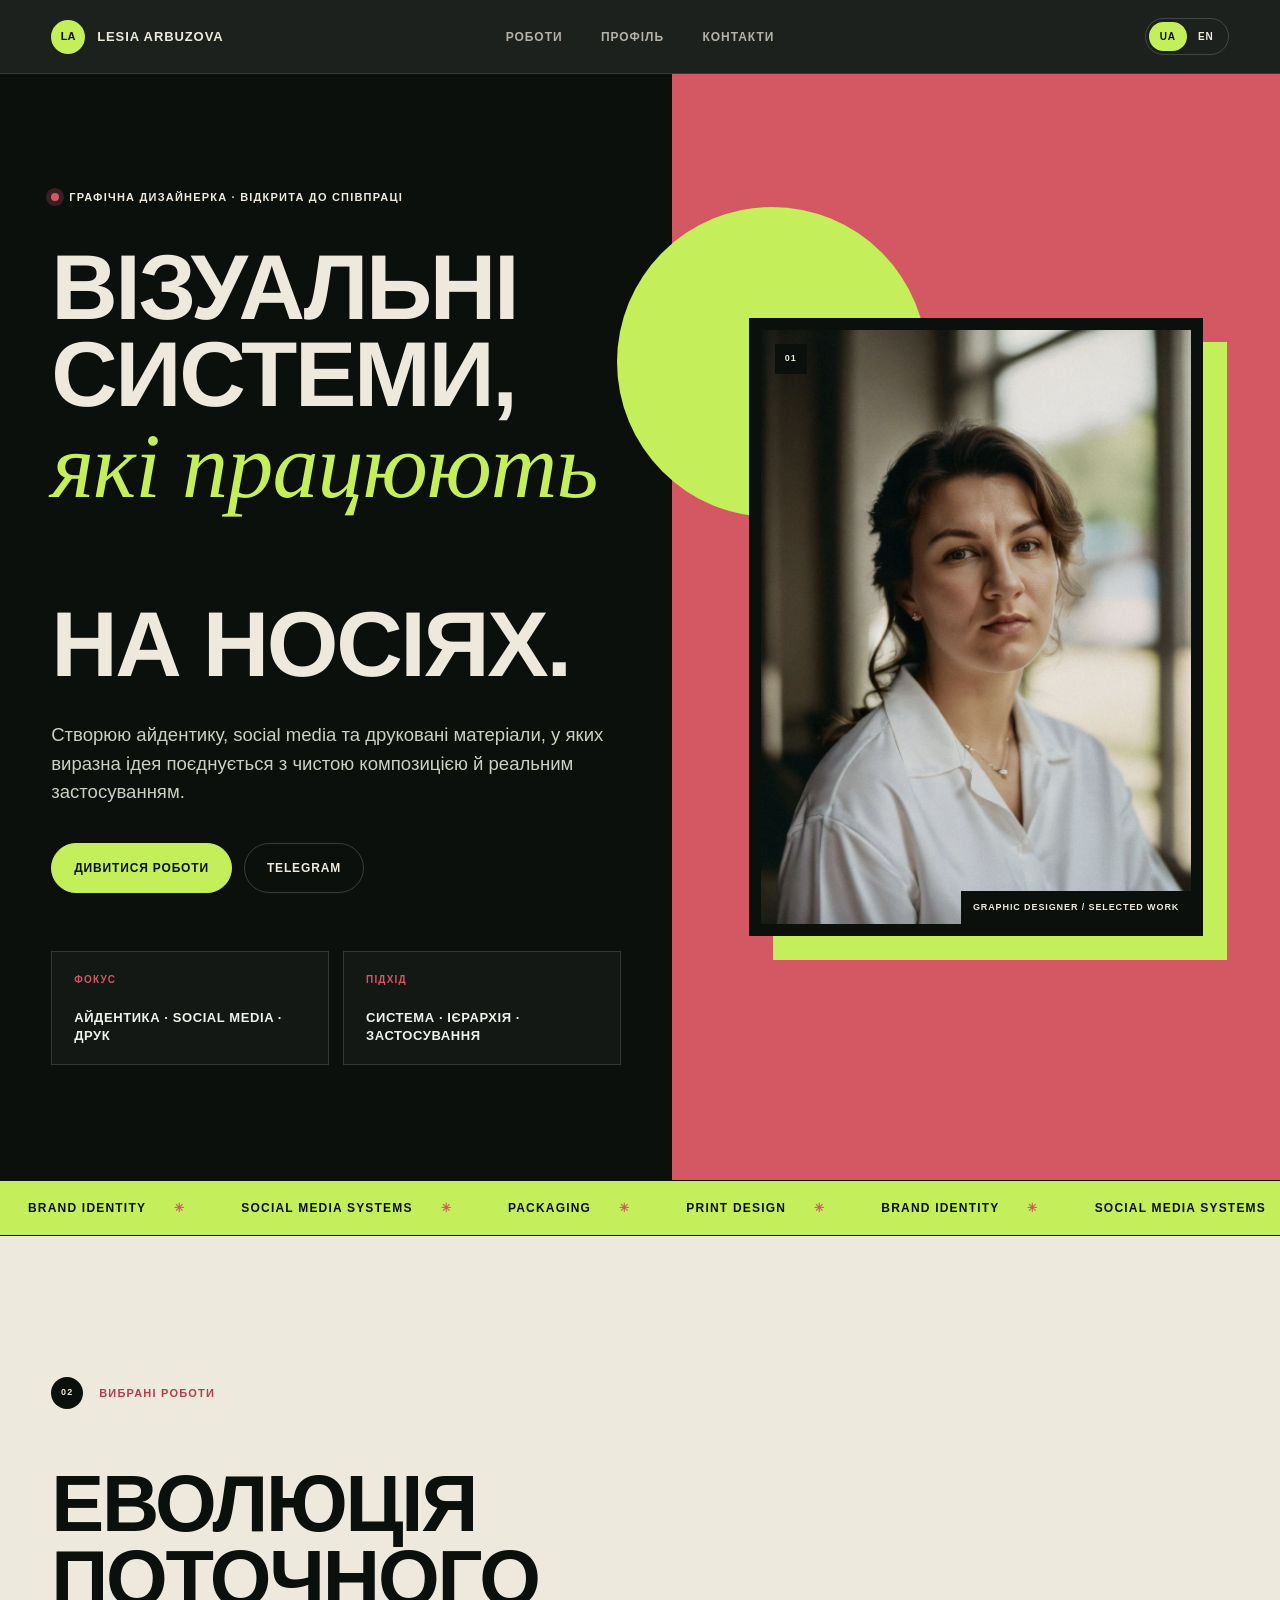
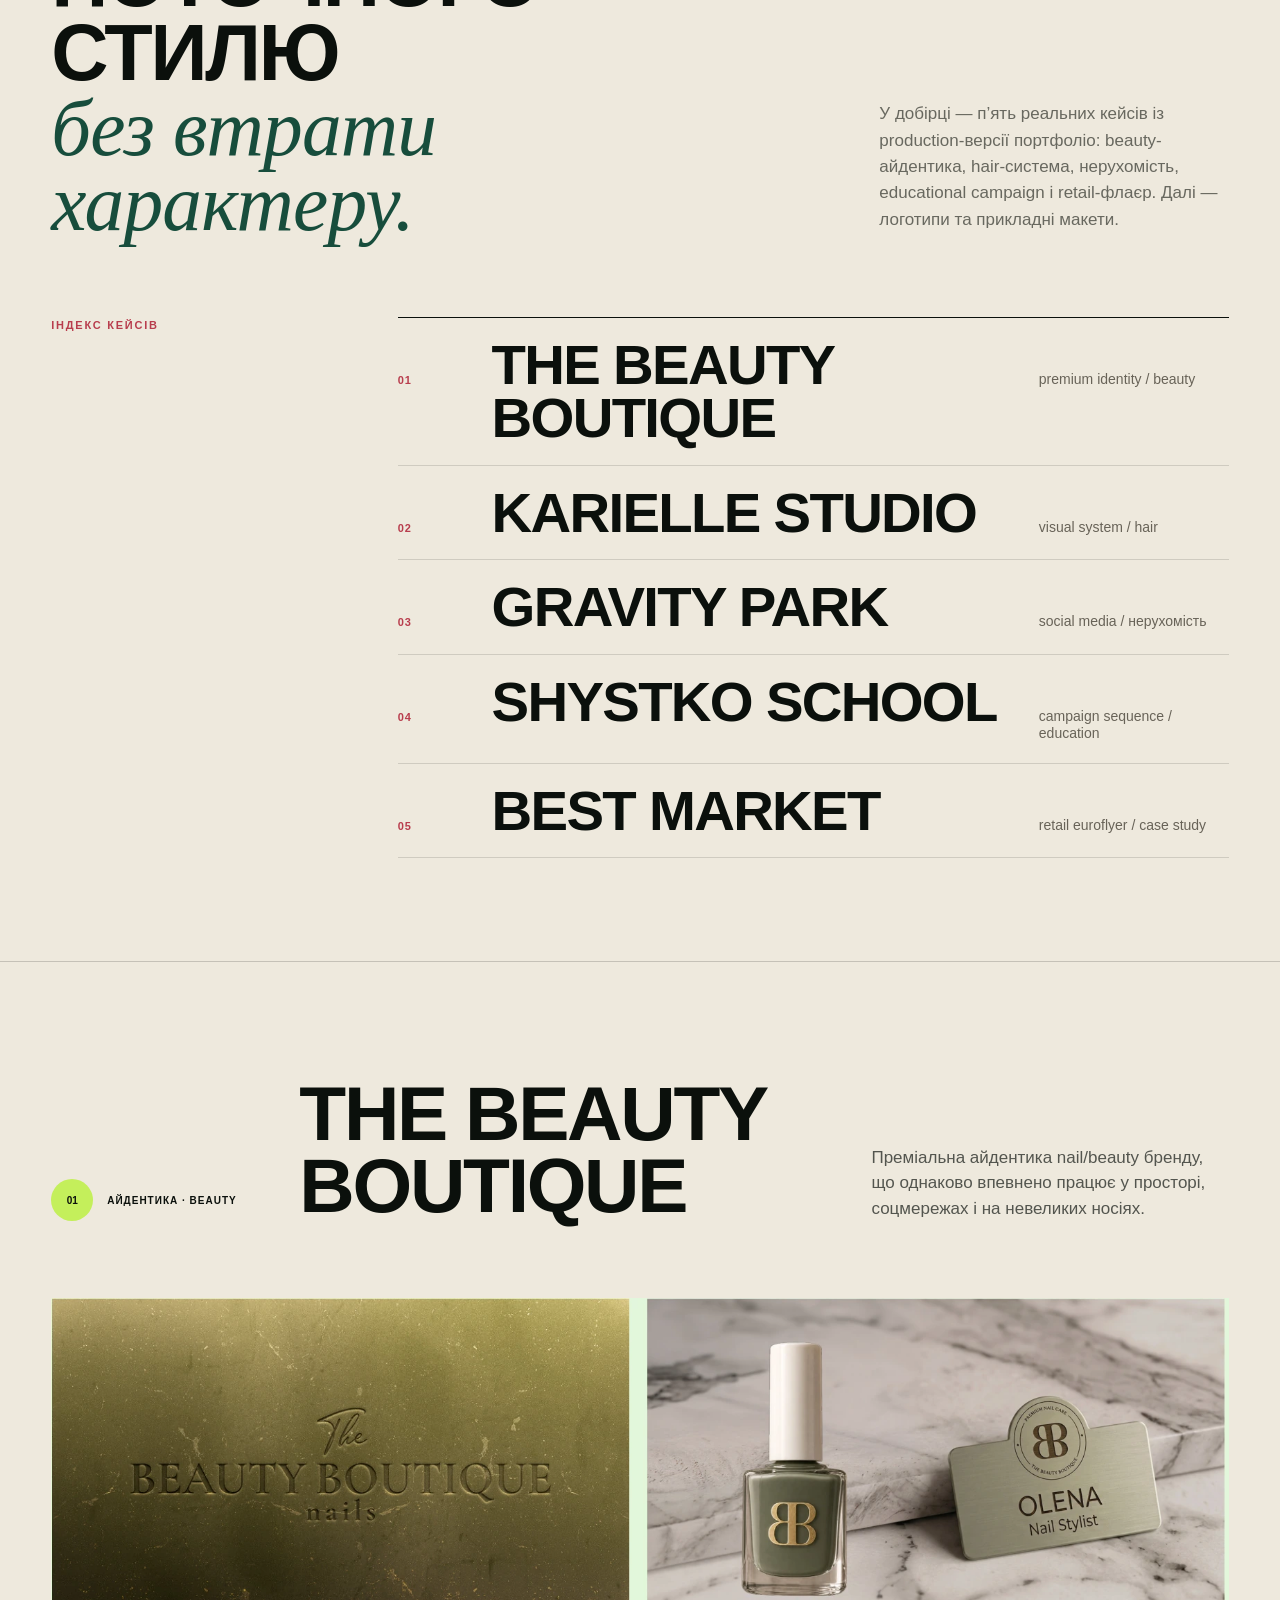
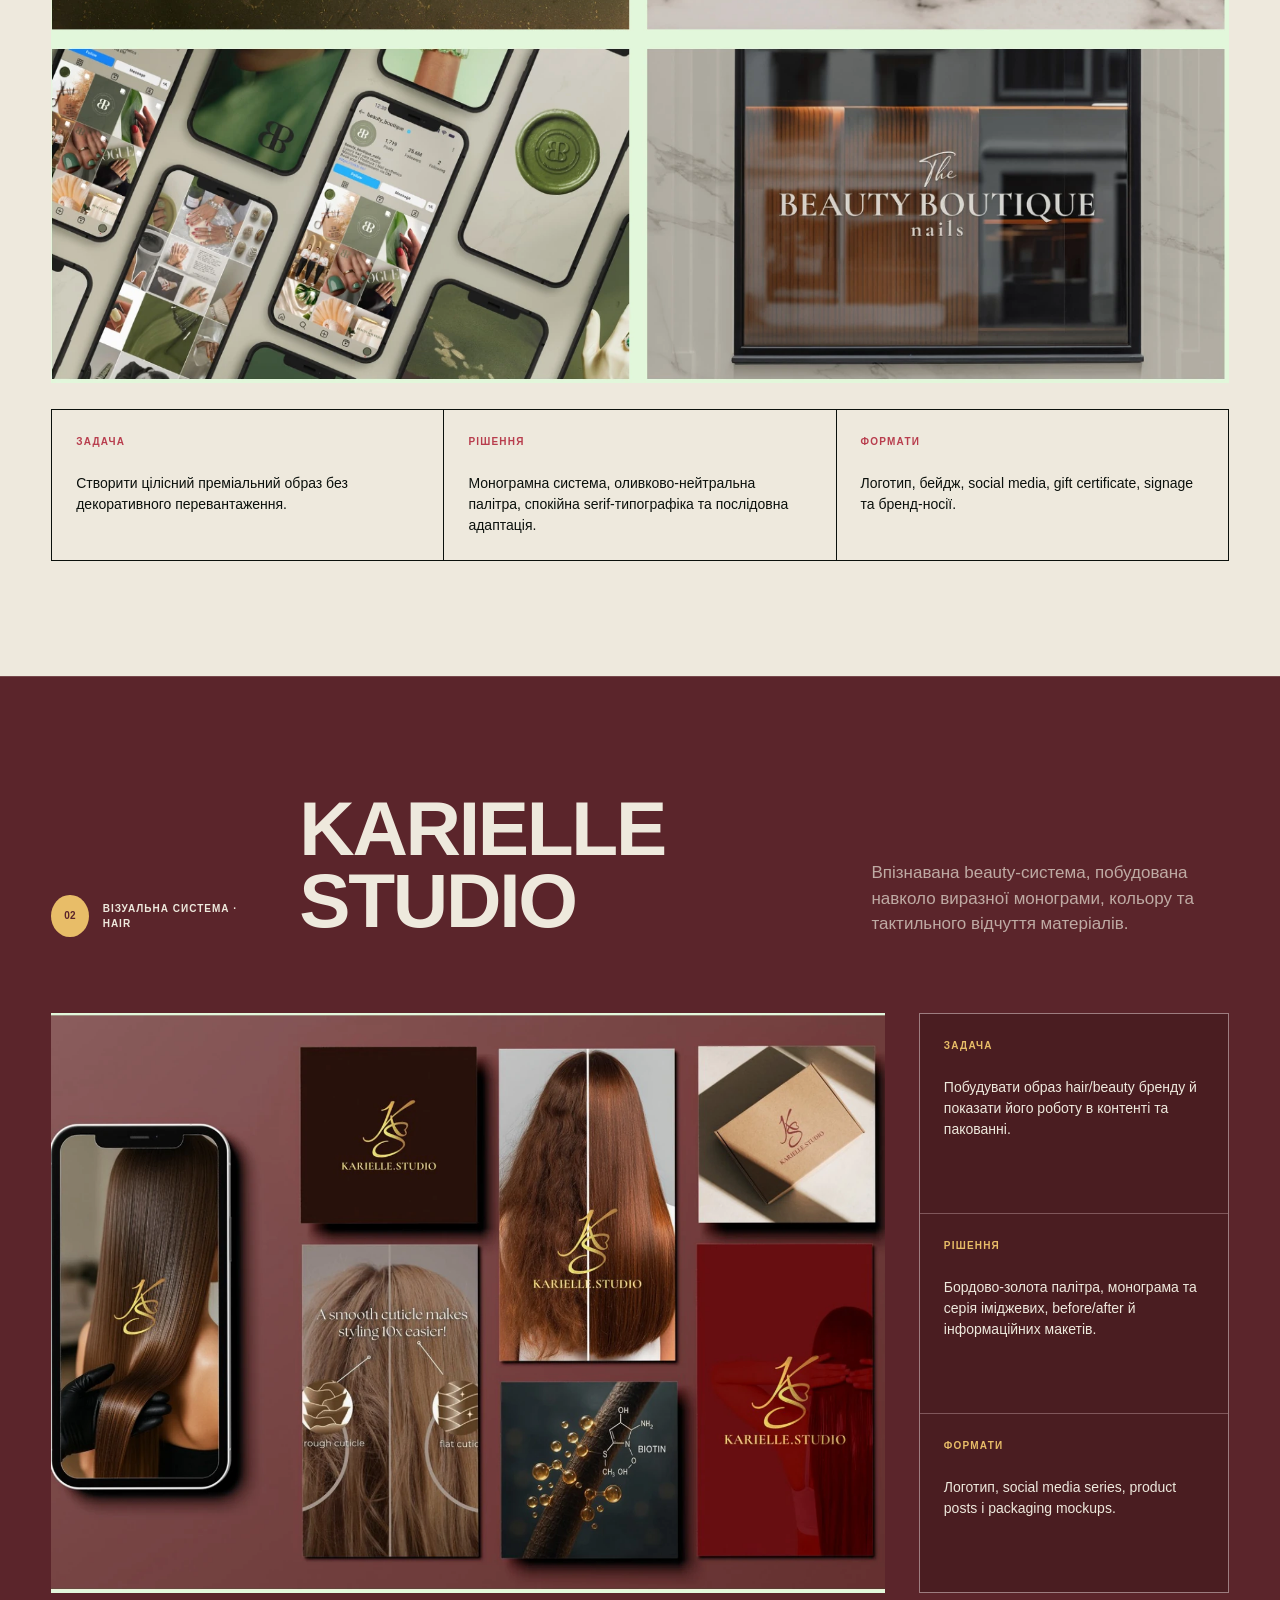
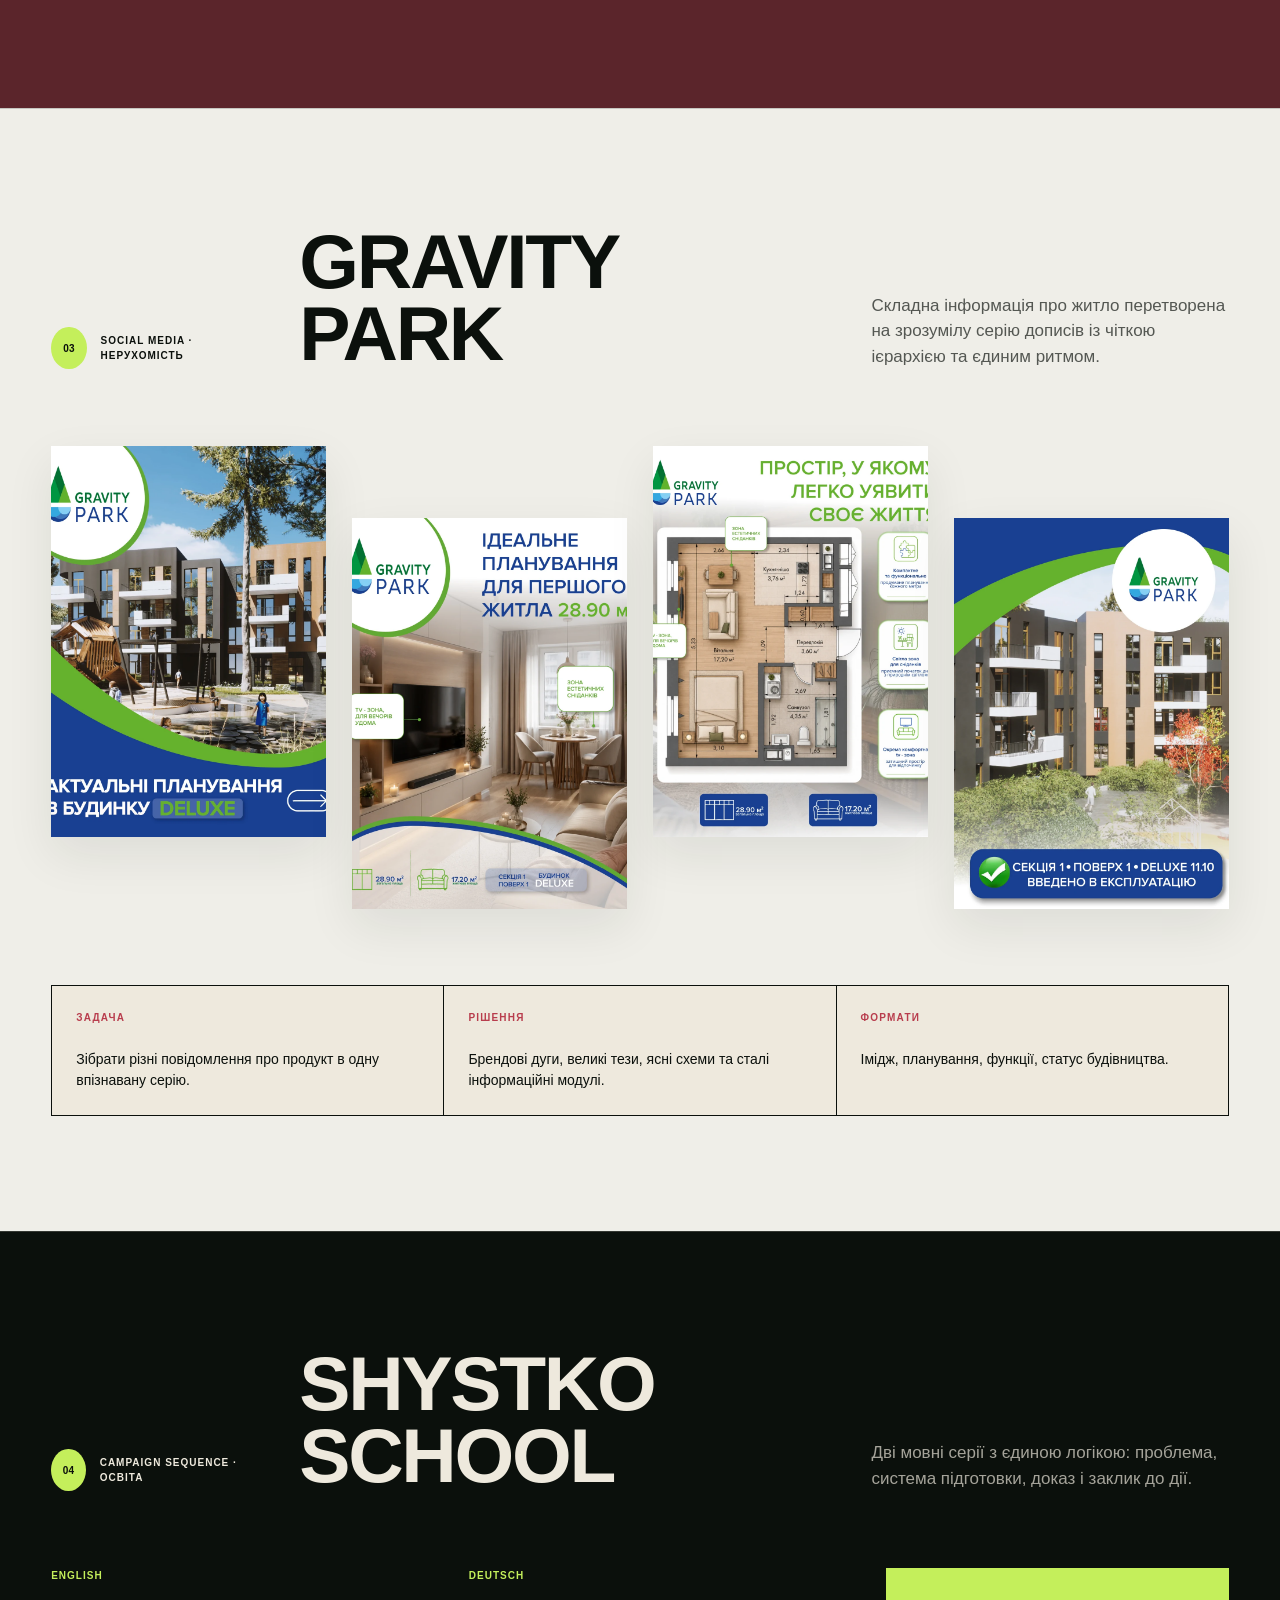
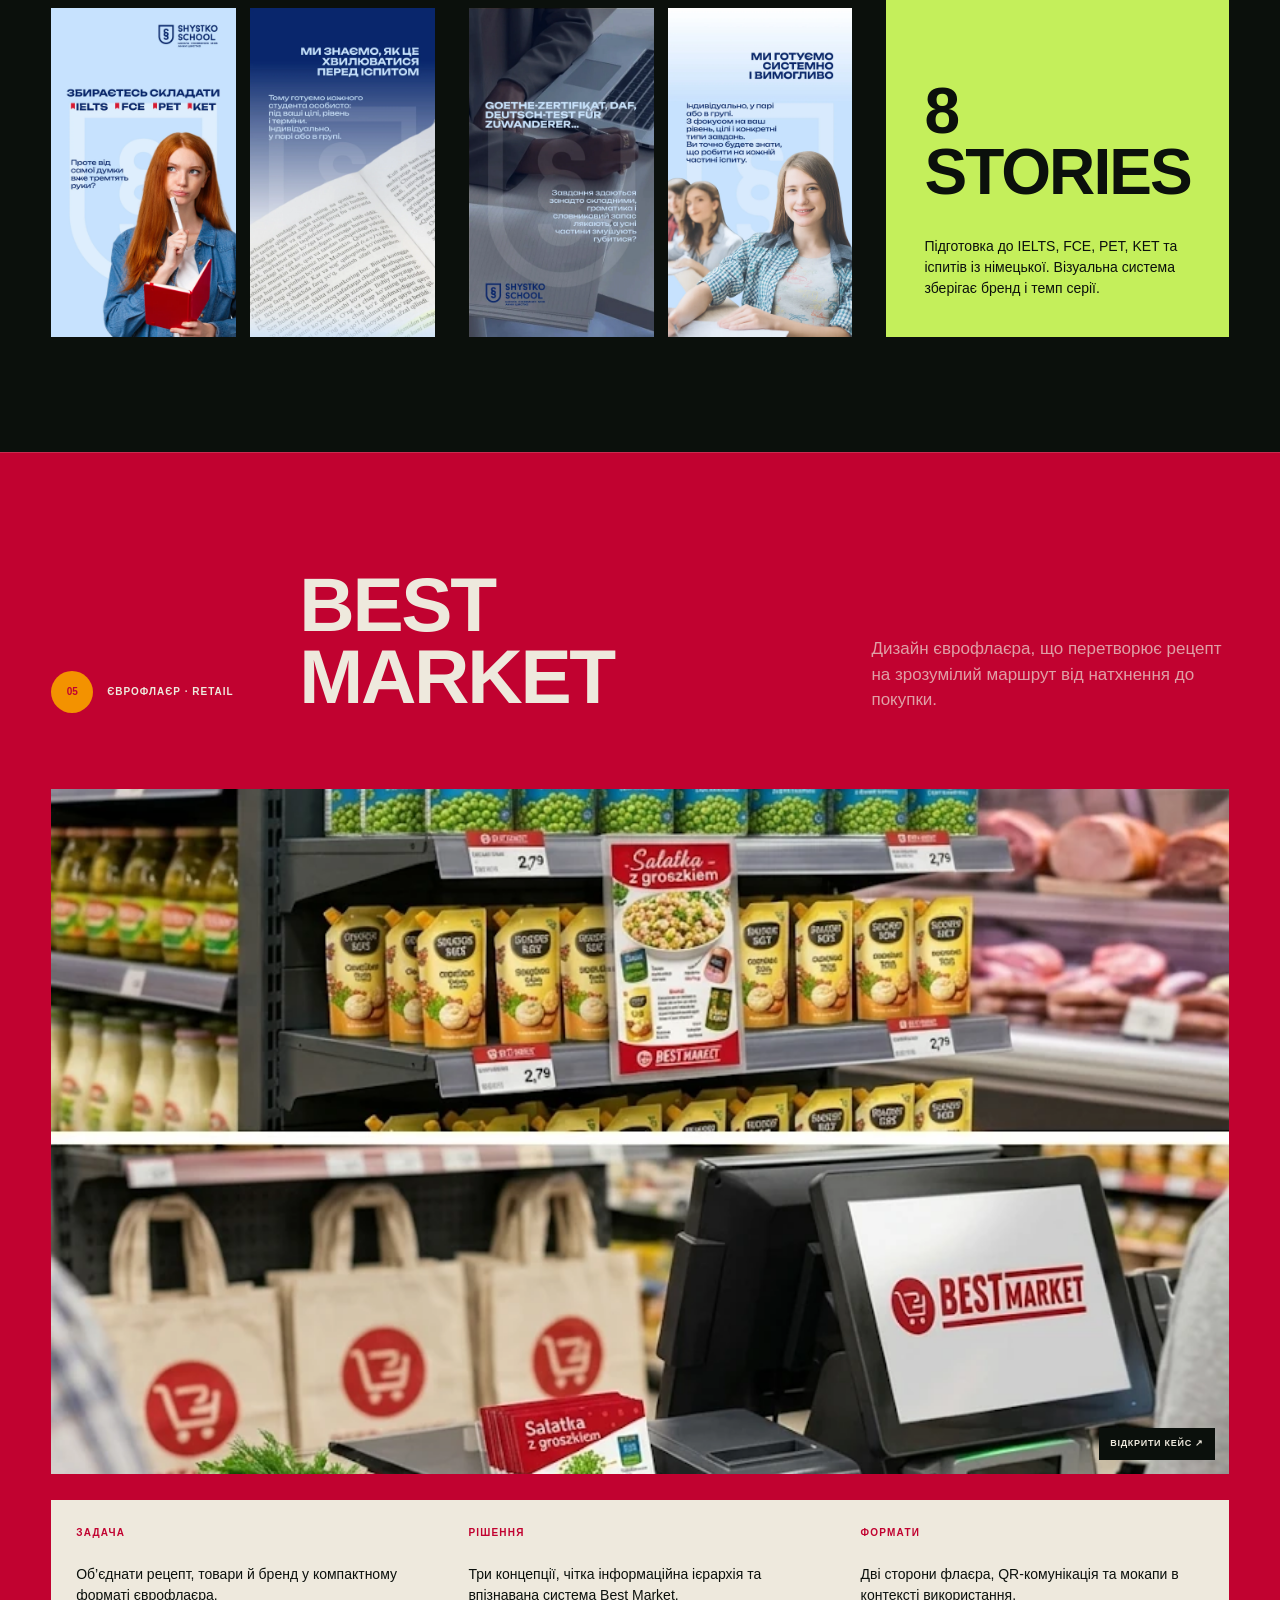
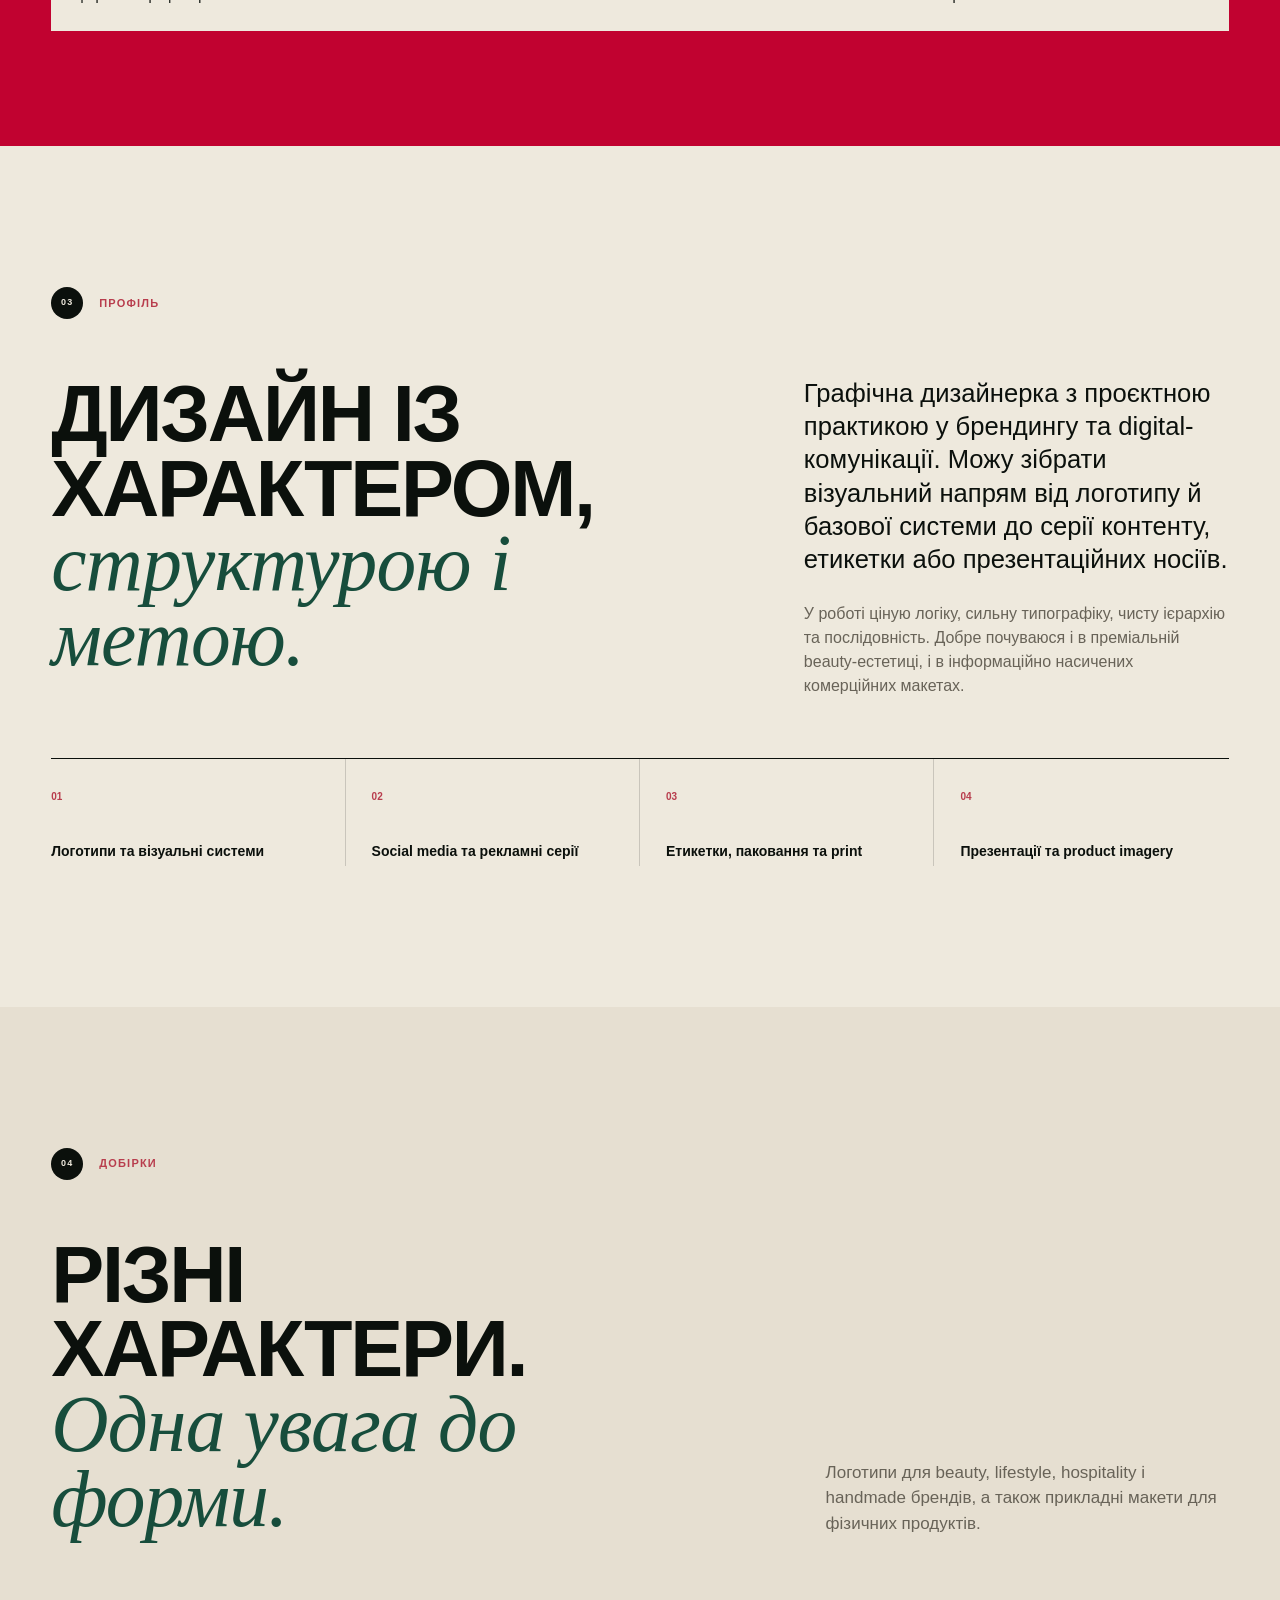
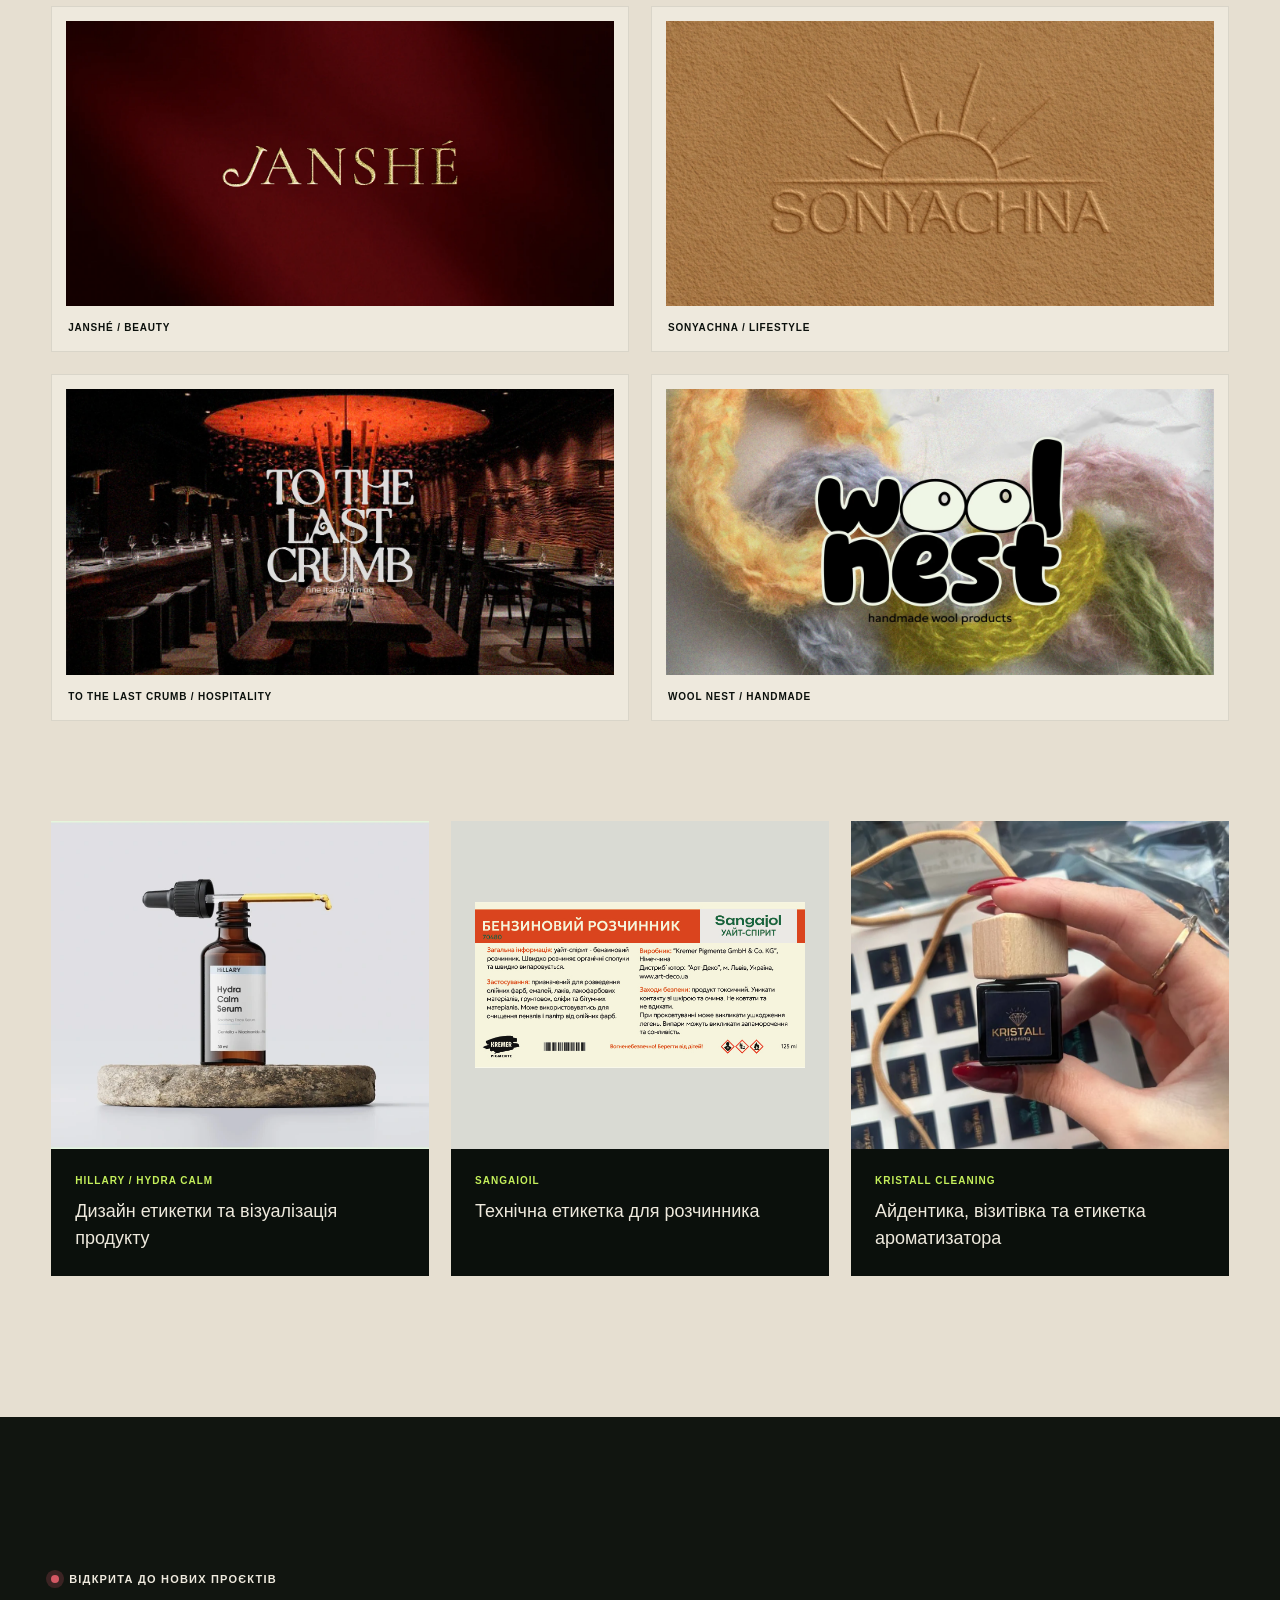
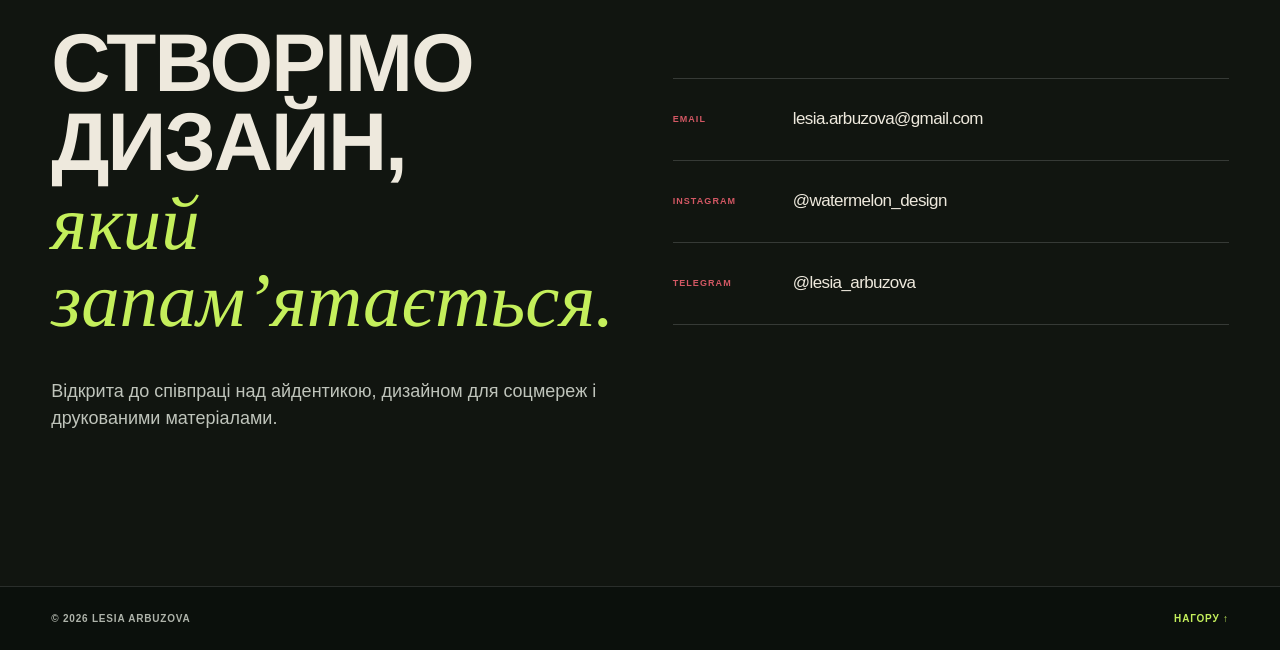
==== commit aef3414f: "fix: restore hero copy and simplify note" ====
--- a/index.html
+++ b/index.html
@@ -32,9 +32,9 @@
       "knowsAbout": ["Brand identity", "Social media design", "Packaging design", "Print design"]
     }
   </script>
-  <link rel="stylesheet" href="styles.css?v=concept-c-v1">
+  <link rel="stylesheet" href="styles.css?v=concept-c-v2">
   <noscript><style>.reveal{opacity:1!important;transform:none!important}</style></noscript>
-  <script src="script.js?v=concept-c-v1" defer></script>
+  <script src="script.js?v=concept-c-v2" defer></script>
 </head>
 <body>
   <a class="skip-link" href="#content" data-i18n="access.skip">Перейти до змісту</a>
@@ -61,15 +61,15 @@
     <section class="hero" id="top">
       <div class="hero-copy reveal">
         <p class="eyebrow"><span class="status-dot"></span><span data-i18n="hero.eyebrow">Графічна дизайнерка · відкрита до співпраці</span></p>
-        <h1 data-i18n-html="hero.title">Сильне<br>портфоліо,<br><em>але доросліше.</em></h1>
-        <p class="hero-lead" data-i18n="hero.lead">Графічна дизайнерка, яка збирає айдентику, social media, паковання й друковані носії в чисті візуальні системи. Цей напрям зберігає теперішню енергію сайту, але робить її дорожчою: менше неону, сильніша сітка, ясніші кейси.</p>
+        <h1 data-i18n-html="hero.title">Візуальні<br>системи,<br><em>які працюють</em><br>на носіях.</h1>
+        <p class="hero-lead" data-i18n="hero.lead">Створюю айдентику, social media та друковані матеріали, у яких виразна ідея поєднується з чистою композицією й реальним застосуванням.</p>
         <div class="hero-actions">
           <a class="button button-primary" href="#work" data-i18n="hero.ctaWork">Дивитися роботи</a>
           <a class="button button-quiet" href="https://t.me/lesia_arbuzova" target="_blank" rel="noreferrer" data-i18n="hero.ctaContact">Telegram</a>
         </div>
         <dl class="hero-facts">
-          <div><dt data-i18n="hero.focusLabel">Фокус</dt><dd data-i18n="hero.focusValue">Айдентика · social media · друк</dd></div>
-          <div><dt data-i18n="hero.toolsLabel">Підхід</dt><dd data-i18n="hero.toolsValue">Система · ієрархія · застосування</dd></div>
+          <div><dt data-i18n="hero.focusLabel">Фокус</dt><dd data-i18n="hero.focusValue">АЙДЕНТИКА · SOCIAL MEDIA · ДРУК</dd></div>
+          <div><dt data-i18n="hero.toolsLabel">Підхід</dt><dd data-i18n="hero.toolsValue">СИСТЕМА · ІЄРАРХІЯ · ЗАСТОСУВАННЯ</dd></div>
         </dl>
       </div>
       <div class="hero-visual reveal">
@@ -78,7 +78,6 @@
           <span class="portrait-index">01</span>
           <span class="portrait-caption" data-i18n="hero.caption">Graphic designer / selected work</span>
         </div>
-        <p class="hero-note" data-i18n="hero.note">Айдентика · social media · друк. Чіткі системи для реальних носіїв.</p>
       </div>
     </section>
 
--- a/styles.css
+++ b/styles.css
@@ -59,7 +59,7 @@
 .hero-facts { display: grid; grid-template-columns: repeat(2, minmax(0, 1fr)); gap: 14px; max-width: 690px; margin: 58px 0 0; }
 .hero-facts div { display: grid; align-content: space-between; gap: 22px; min-height: 112px; padding: 20px 22px; background: #ffffff08; border: 1px solid #ffffff24; }
 .hero-facts dt { color: var(--coral); font-size: 10px; font-weight: 800; text-transform: uppercase; letter-spacing: .12em; }
-.hero-facts dd { margin: 0; color: #f0f1ec; font-size: 15px; font-weight: 600; line-height: 1.35; }
+.hero-facts dd { margin: 0; color: #f0f1ec; font-size: 13px; font-weight: 850; line-height: 1.35; text-transform: uppercase; letter-spacing: .045em; }
 .hero-visual { position: relative; display: grid; align-content: center; gap: 22px; padding: clamp(40px, 6vw, 90px); background: var(--flesh); }
 .hero-visual::before { content: ""; position: absolute; inset: 12% auto auto -9%; width: min(310px, 32vw); aspect-ratio: 1; background: var(--lime); border-radius: 50%; }
 .portrait-frame { position: relative; z-index: 1; width: min(100%, 480px); margin: auto; border: 12px solid var(--ink); background: var(--green); box-shadow: 24px 24px 0 var(--lime); }
@@ -67,8 +67,6 @@
 .portrait-index, .portrait-caption { position: absolute; color: var(--paper); background: var(--ink); font-size: 9px; font-weight: 800; text-transform: uppercase; letter-spacing: .1em; }
 .portrait-index { top: 14px; left: 14px; padding: 8px 10px; }
 .portrait-caption { right: 0; bottom: 0; padding: 10px 12px; }
-.hero-note { position: relative; z-index: 1; width: min(100%, 480px); margin: 2px auto 0; padding: 14px 18px; color: #f2f4ec; background: var(--ink); border-left: 8px solid var(--lime); font-size: 12px; font-weight: 750; line-height: 1.45; text-transform: uppercase; letter-spacing: .045em; }
-
 .ticker { overflow: hidden; color: var(--ink); background: var(--lime); border-block: 1px solid var(--ink); }
 .ticker-track { display: flex; width: max-content; animation: ticker 26s linear infinite; }
 .ticker span { display: flex; align-items: center; gap: 28px; padding: 18px 28px; font-size: 12px; font-weight: 800; text-transform: uppercase; letter-spacing: .1em; }
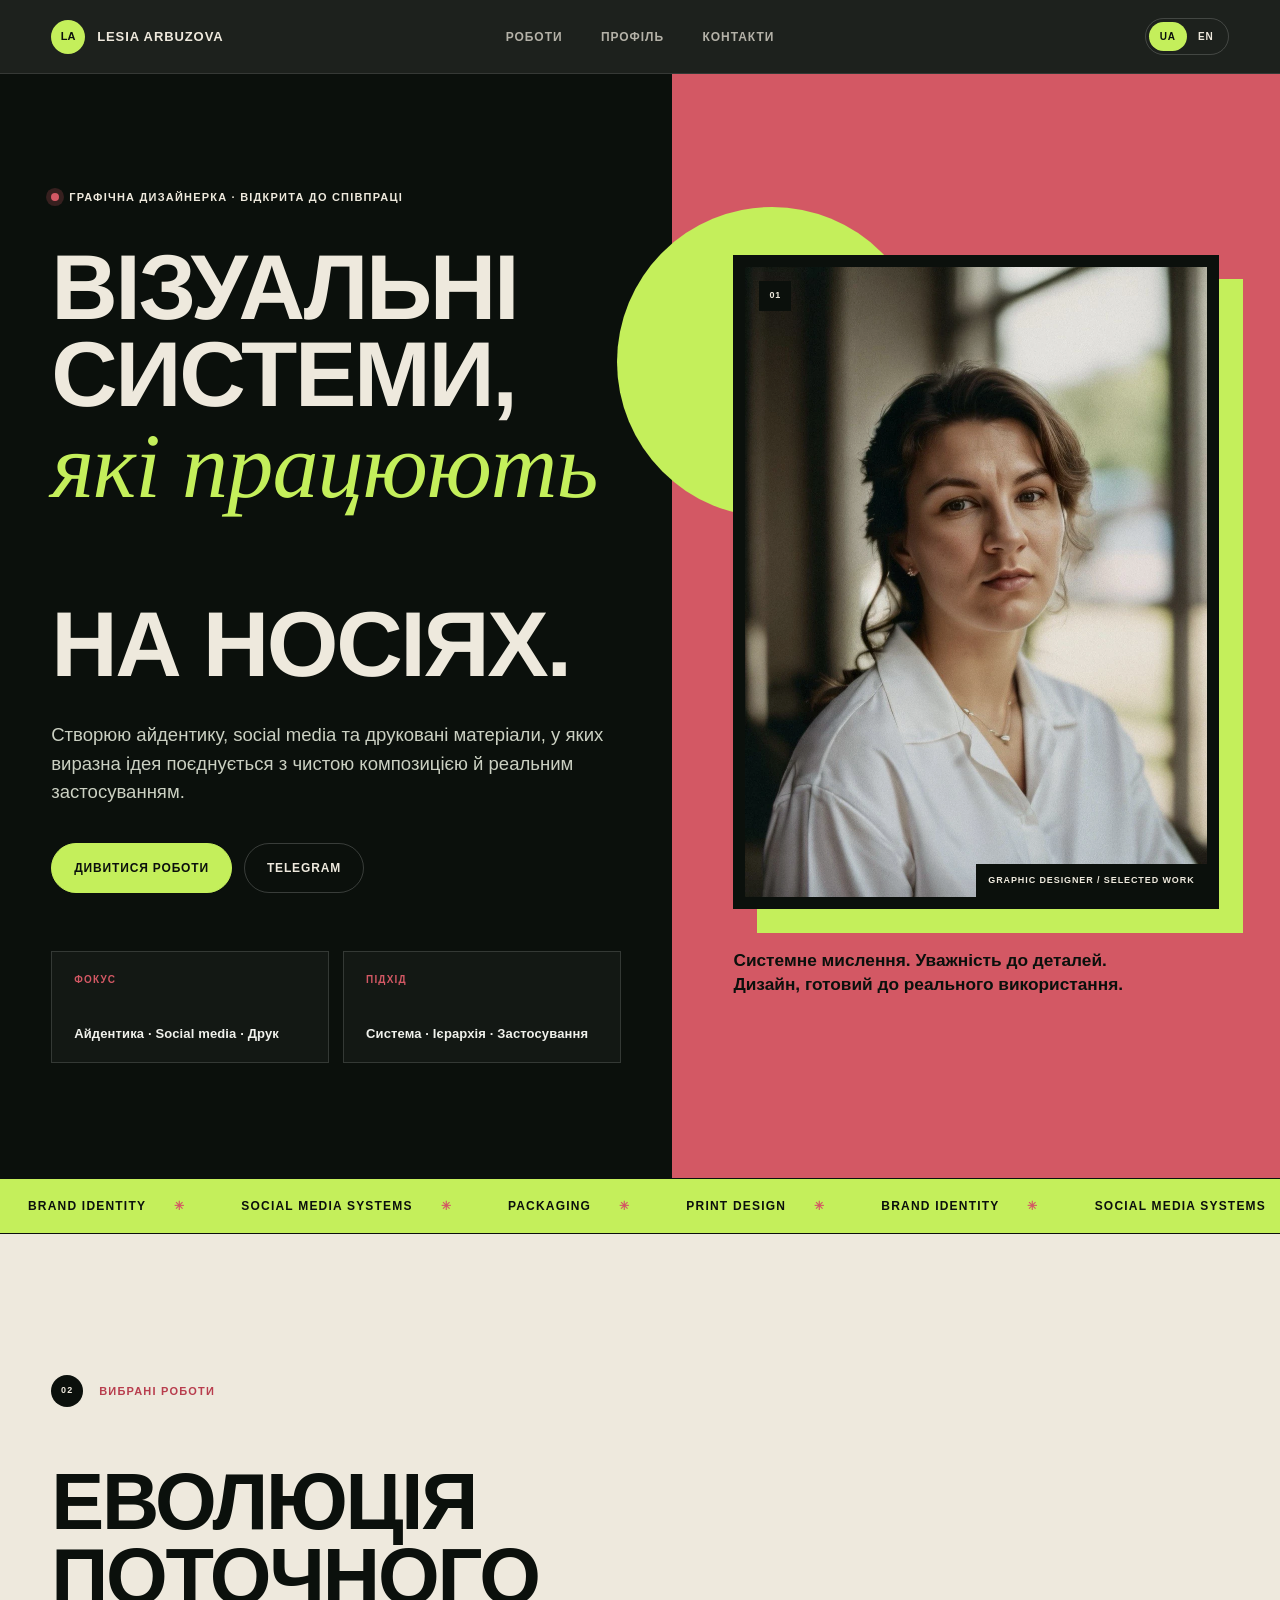
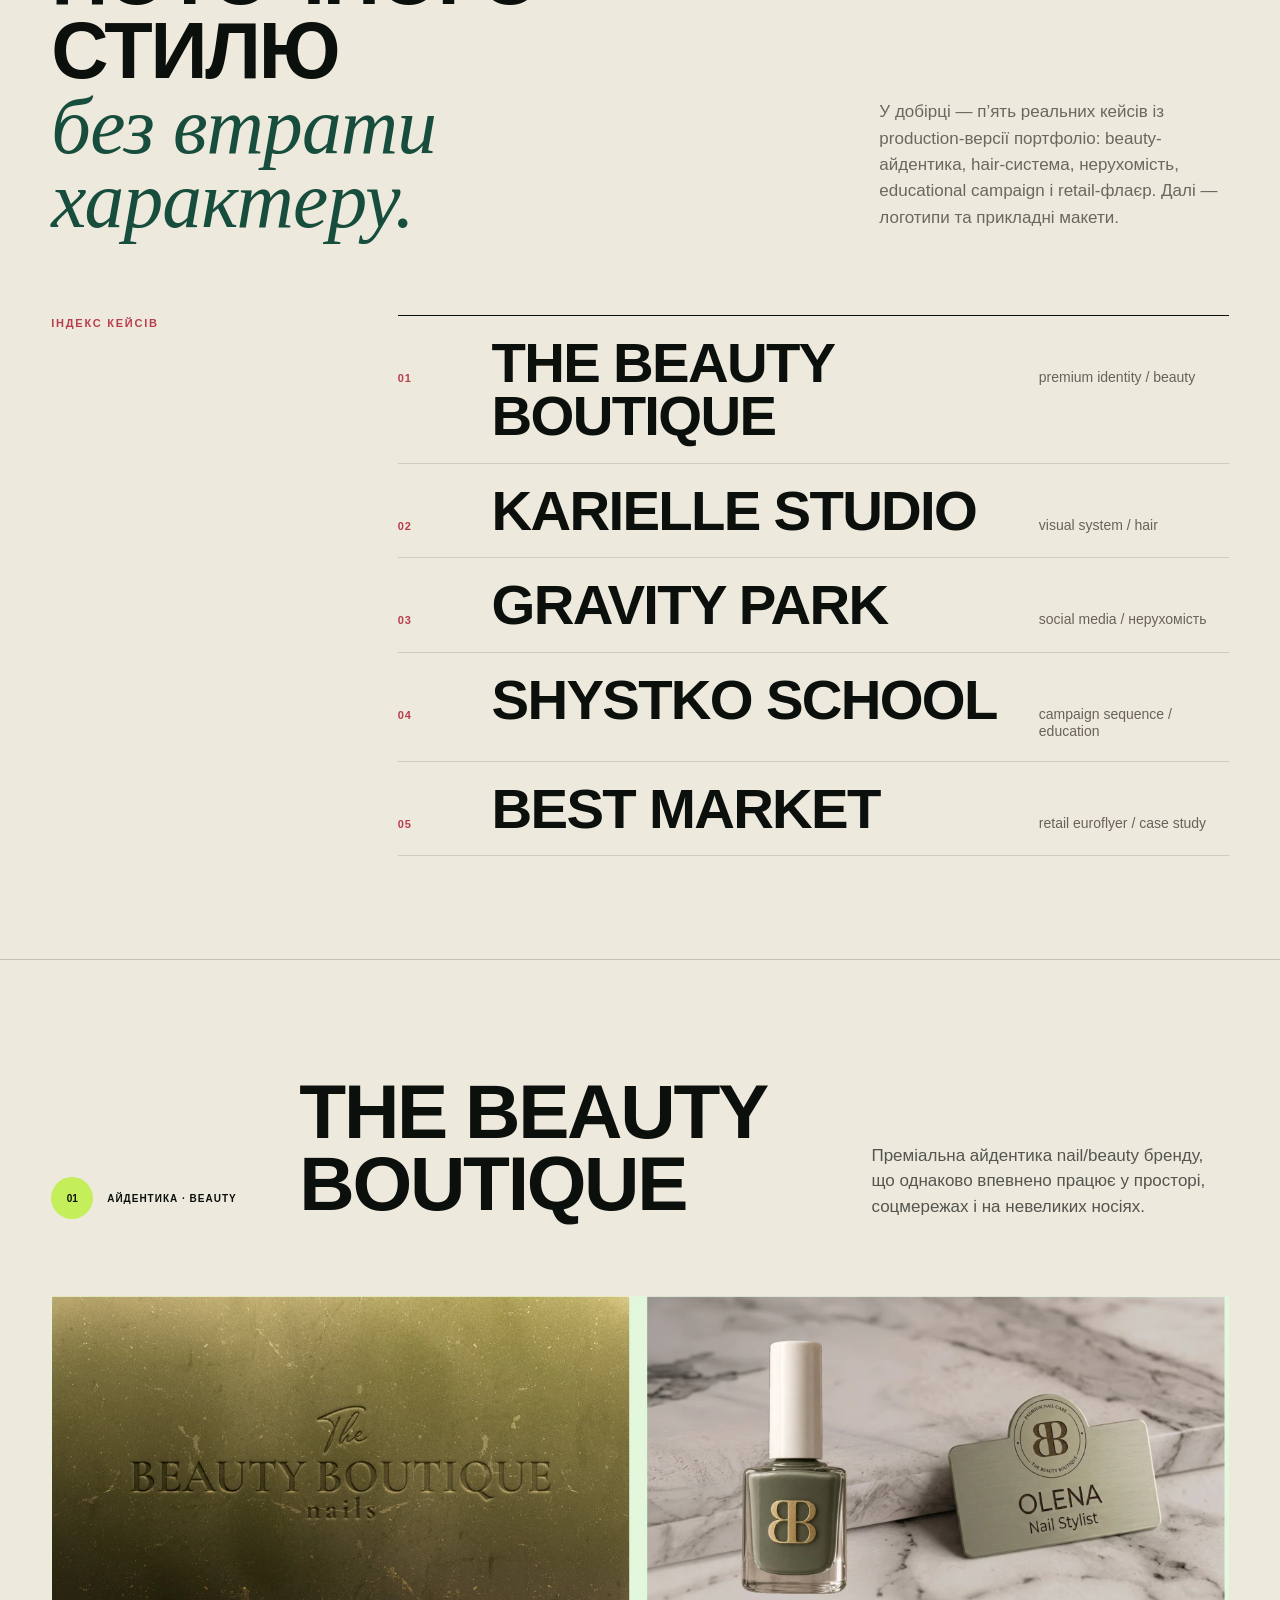
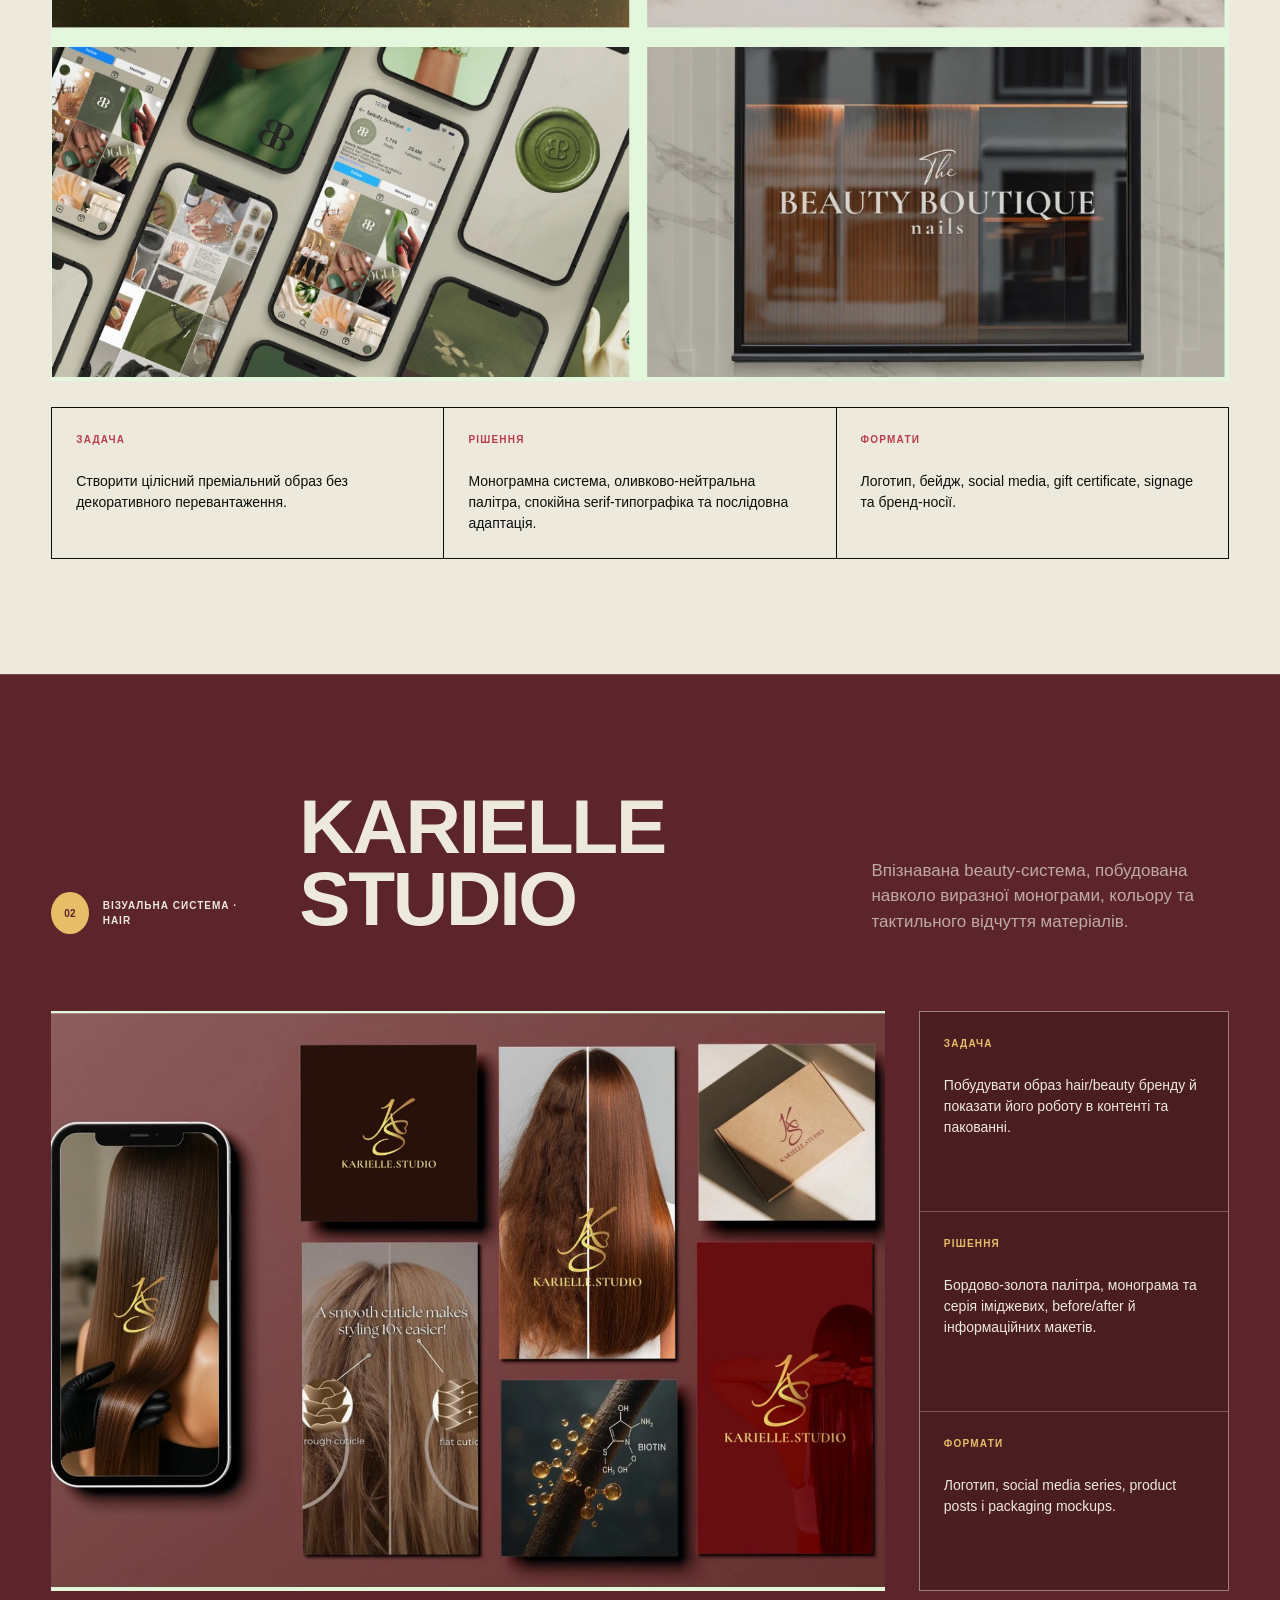
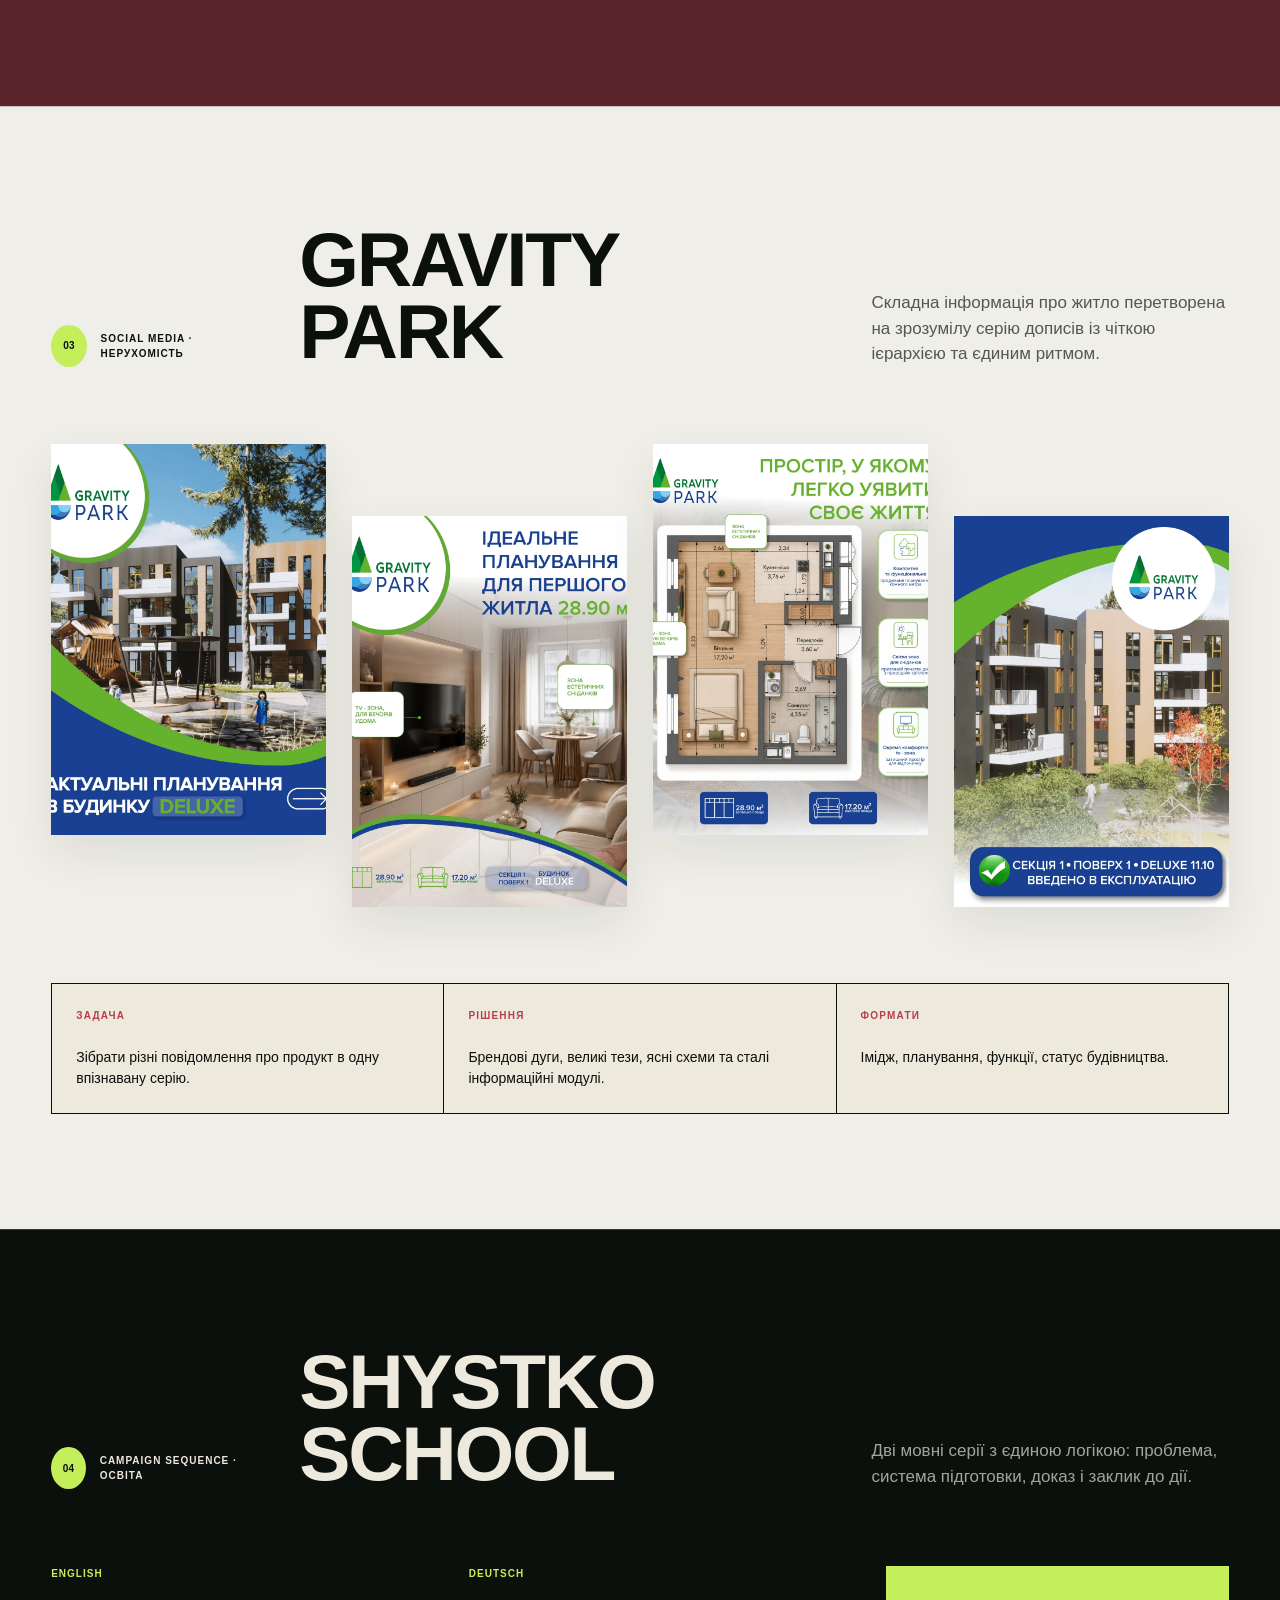
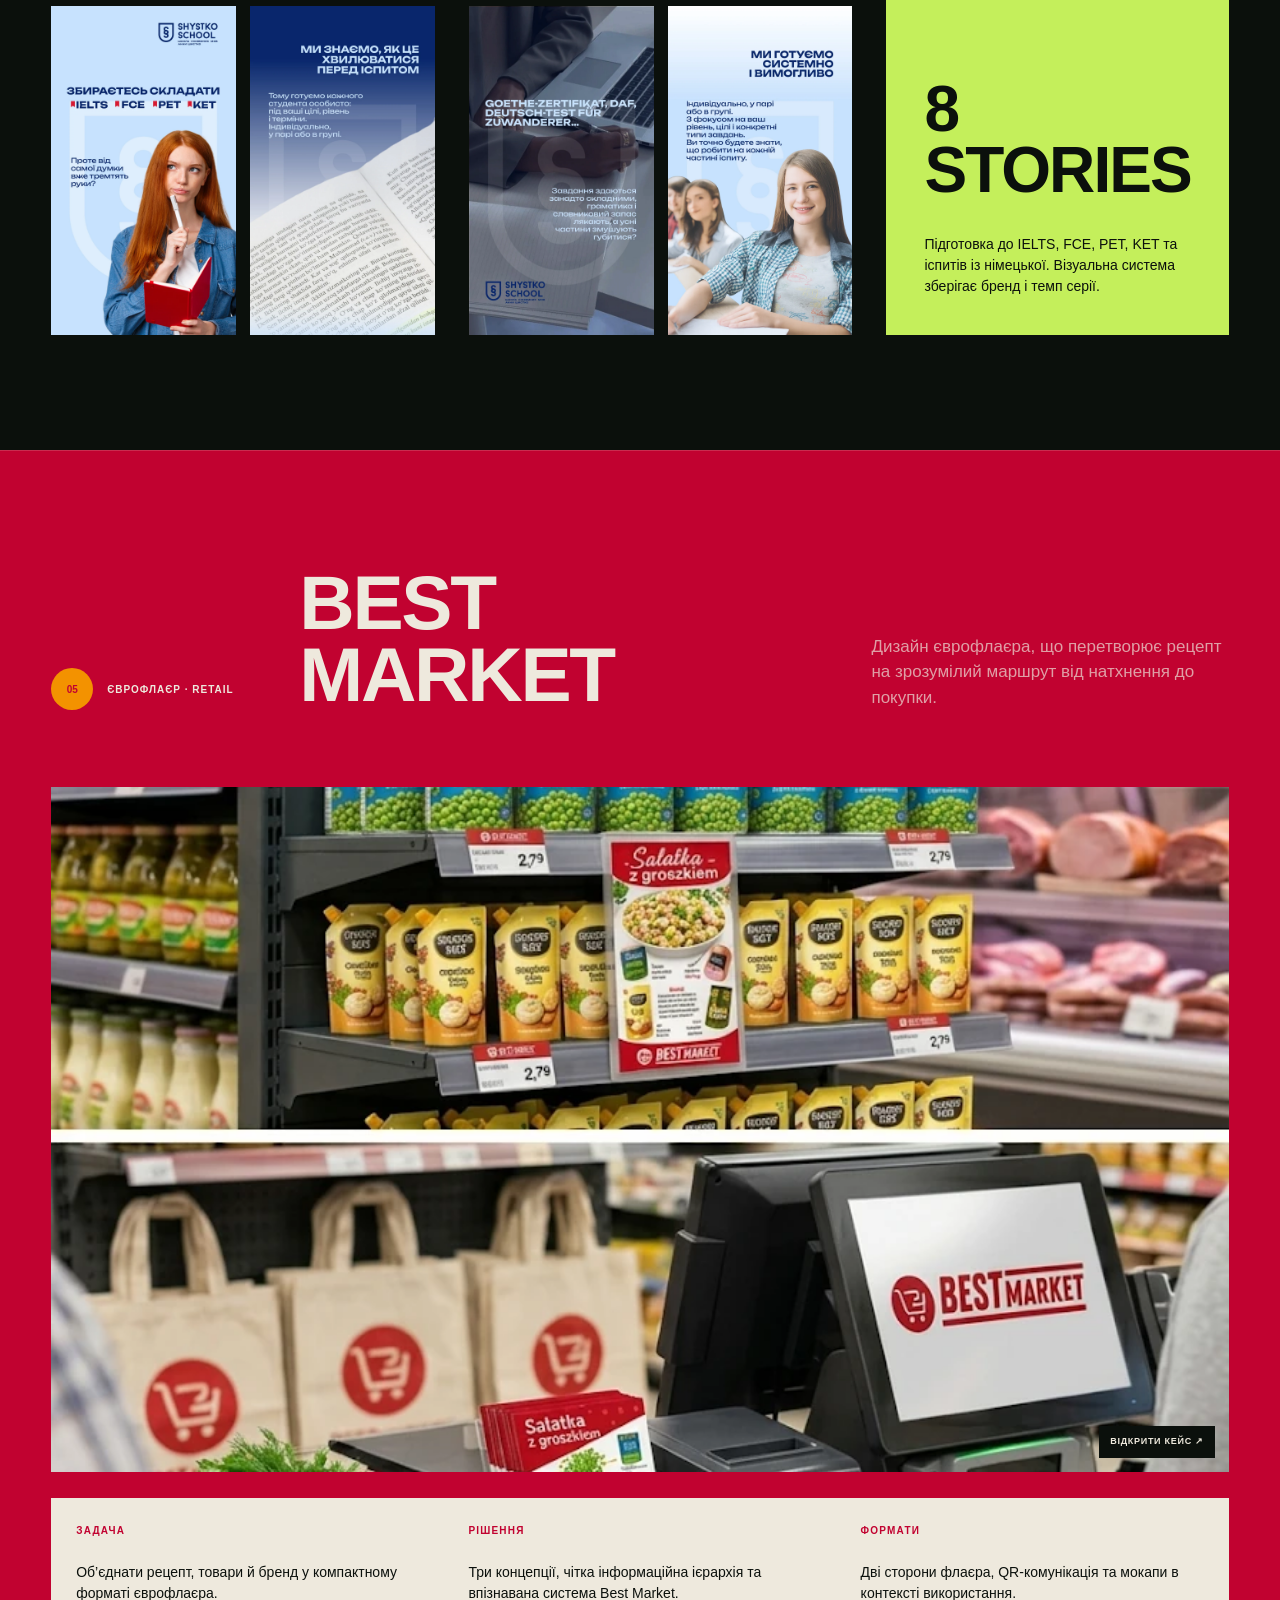
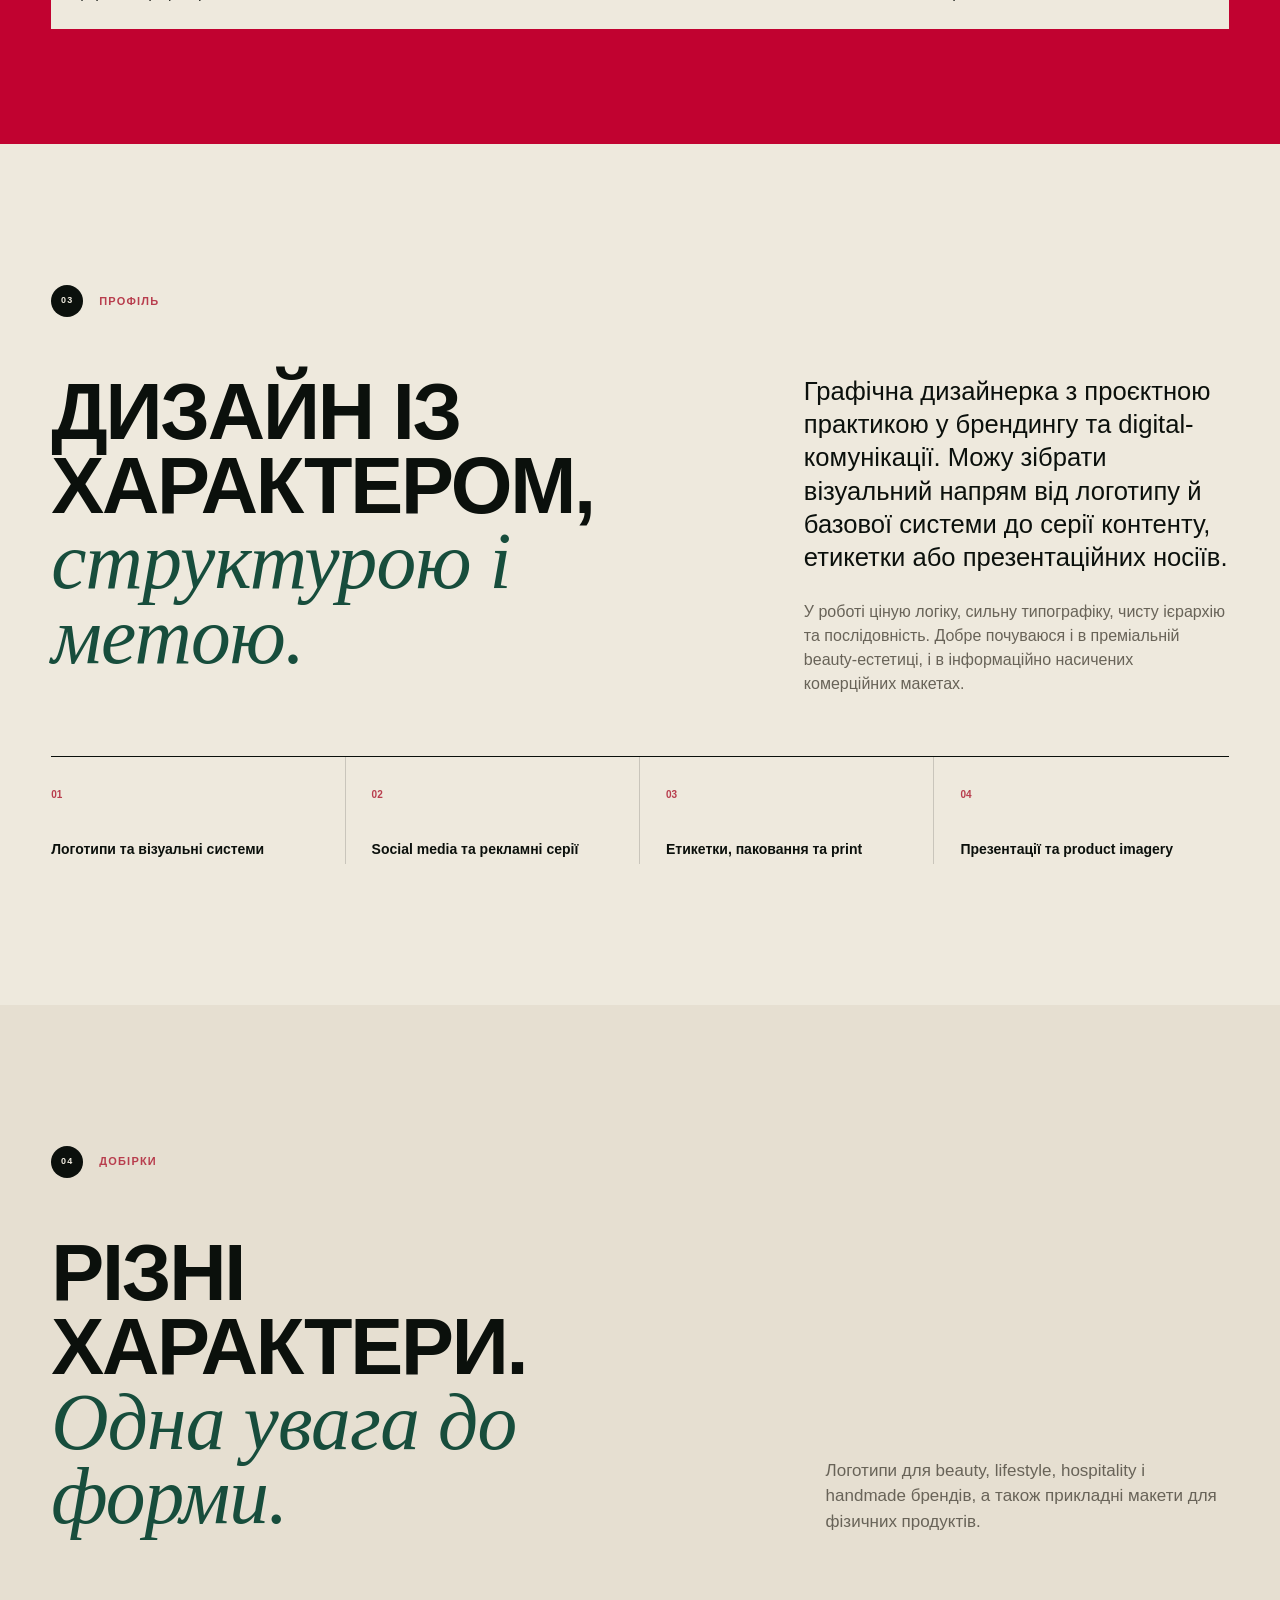
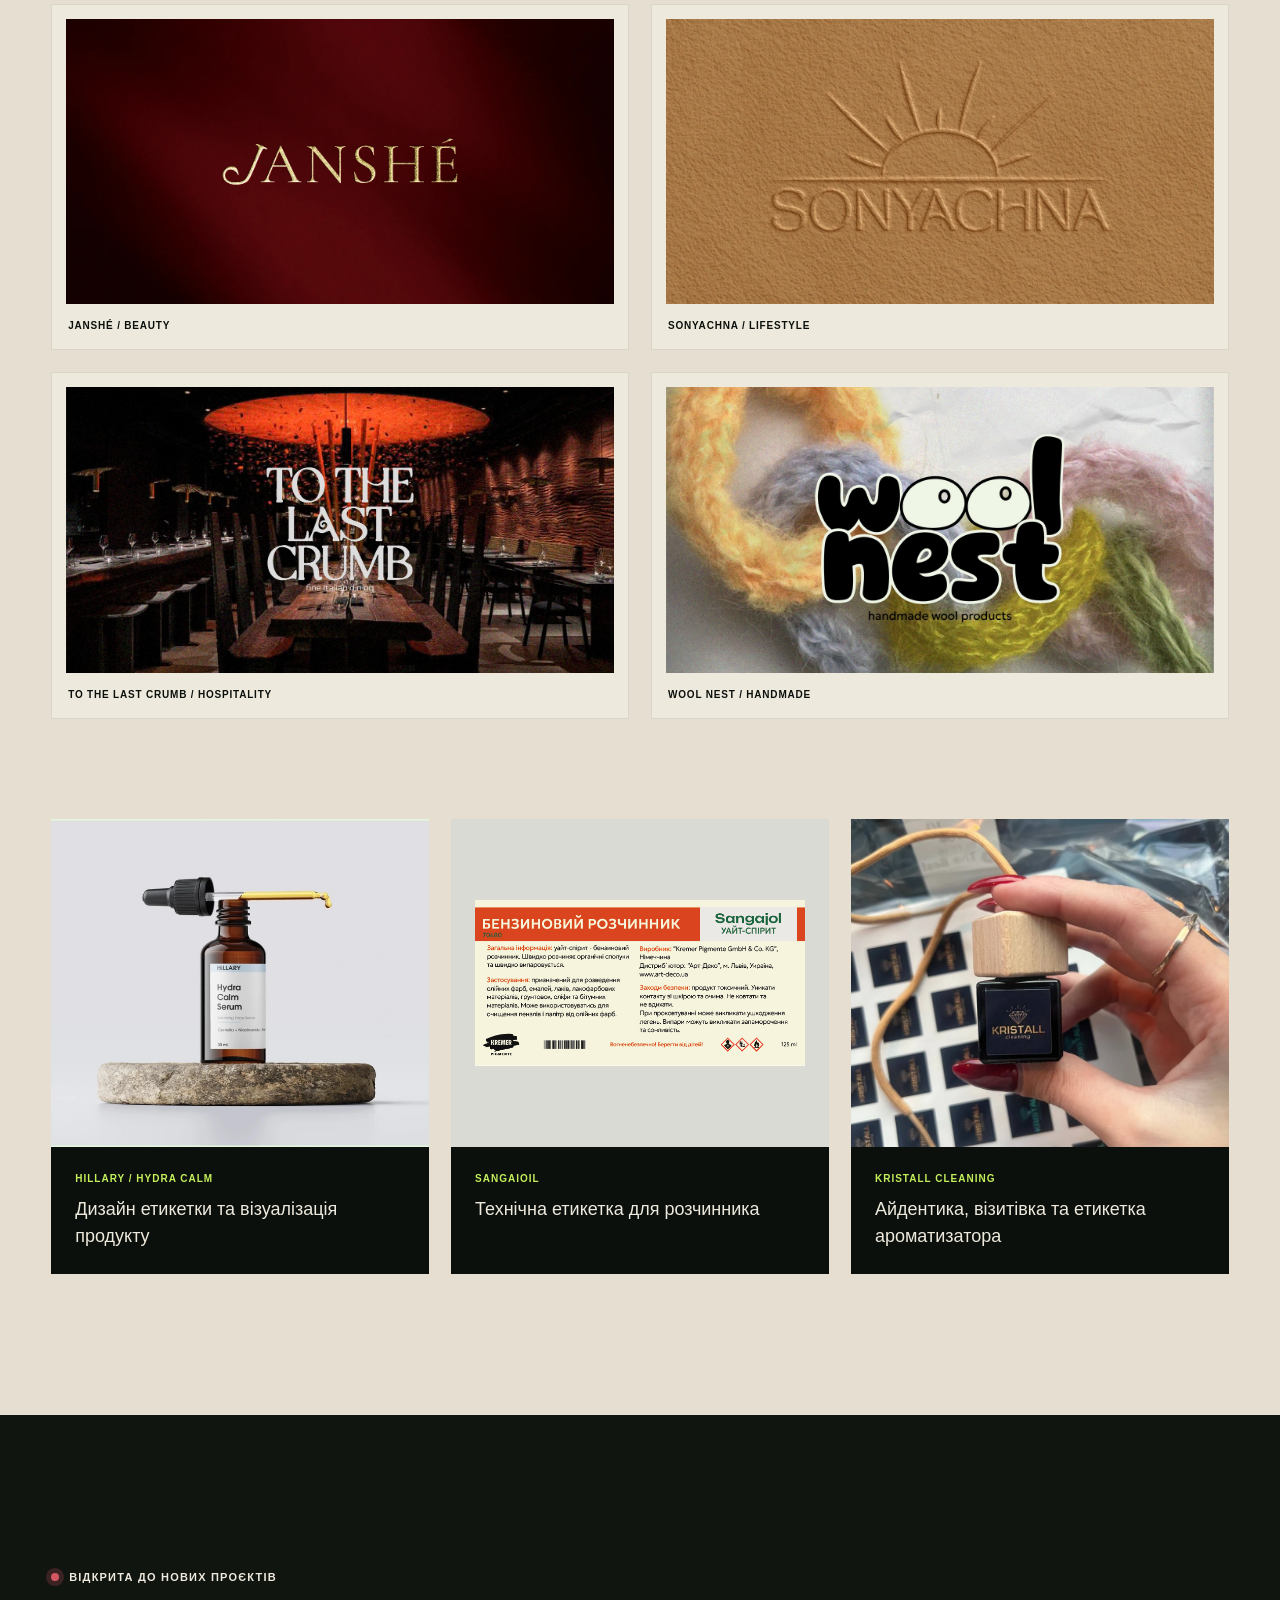
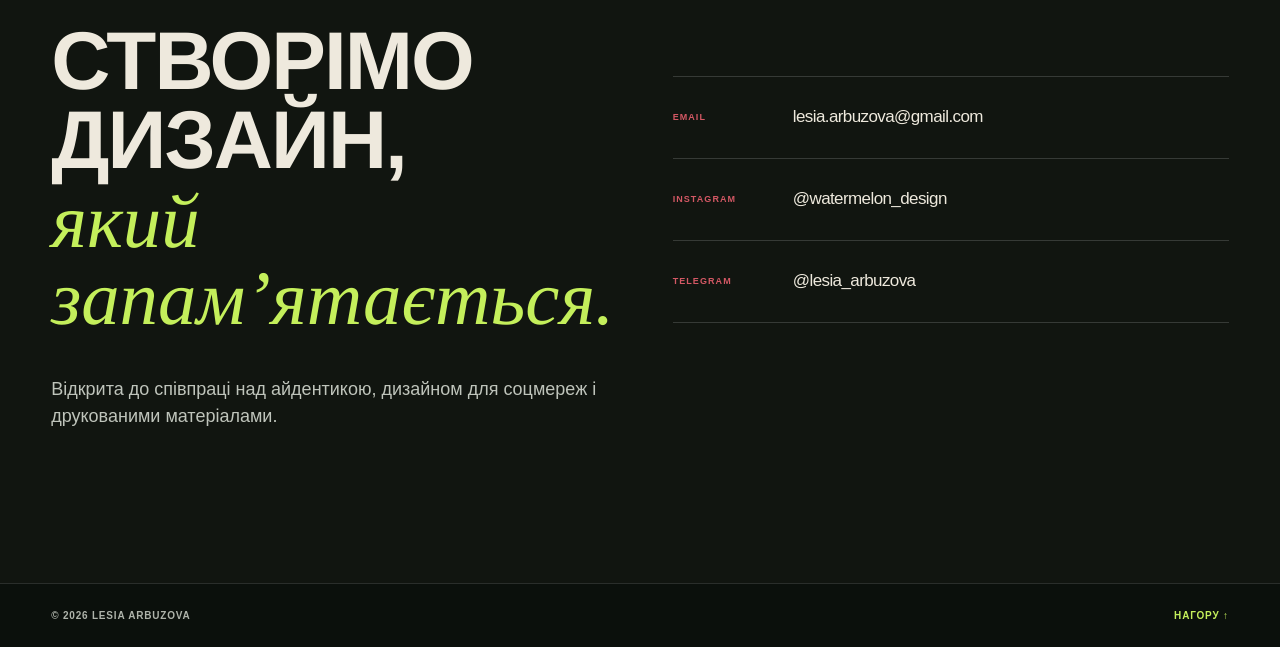
==== commit ba182e12: "fix: tune hero labels and portrait note" ====
--- a/index.html
+++ b/index.html
@@ -32,9 +32,9 @@
       "knowsAbout": ["Brand identity", "Social media design", "Packaging design", "Print design"]
     }
   </script>
-  <link rel="stylesheet" href="styles.css?v=concept-c-v2">
+  <link rel="stylesheet" href="styles.css?v=concept-c-v4">
   <noscript><style>.reveal{opacity:1!important;transform:none!important}</style></noscript>
-  <script src="script.js?v=concept-c-v2" defer></script>
+  <script src="script.js?v=concept-c-v4" defer></script>
 </head>
 <body>
   <a class="skip-link" href="#content" data-i18n="access.skip">Перейти до змісту</a>
@@ -68,8 +68,8 @@
           <a class="button button-quiet" href="https://t.me/lesia_arbuzova" target="_blank" rel="noreferrer" data-i18n="hero.ctaContact">Telegram</a>
         </div>
         <dl class="hero-facts">
-          <div><dt data-i18n="hero.focusLabel">Фокус</dt><dd data-i18n="hero.focusValue">АЙДЕНТИКА · SOCIAL MEDIA · ДРУК</dd></div>
-          <div><dt data-i18n="hero.toolsLabel">Підхід</dt><dd data-i18n="hero.toolsValue">СИСТЕМА · ІЄРАРХІЯ · ЗАСТОСУВАННЯ</dd></div>
+          <div><dt data-i18n="hero.focusLabel">Фокус</dt><dd data-i18n="hero.focusValue">Айдентика · Social media · Друк</dd></div>
+          <div><dt data-i18n="hero.toolsLabel">Підхід</dt><dd data-i18n="hero.toolsValue">Система · Ієрархія · Застосування</dd></div>
         </dl>
       </div>
       <div class="hero-visual reveal">
@@ -78,6 +78,7 @@
           <span class="portrait-index">01</span>
           <span class="portrait-caption" data-i18n="hero.caption">Graphic designer / selected work</span>
         </div>
+        <p class="hero-note" data-i18n="hero.note">Системне мислення. Уважність до деталей. Дизайн, готовий до реального використання.</p>
       </div>
     </section>
 
--- a/styles.css
+++ b/styles.css
@@ -59,14 +59,15 @@
 .hero-facts { display: grid; grid-template-columns: repeat(2, minmax(0, 1fr)); gap: 14px; max-width: 690px; margin: 58px 0 0; }
 .hero-facts div { display: grid; align-content: space-between; gap: 22px; min-height: 112px; padding: 20px 22px; background: #ffffff08; border: 1px solid #ffffff24; }
 .hero-facts dt { color: var(--coral); font-size: 10px; font-weight: 800; text-transform: uppercase; letter-spacing: .12em; }
-.hero-facts dd { margin: 0; color: #f0f1ec; font-size: 13px; font-weight: 850; line-height: 1.35; text-transform: uppercase; letter-spacing: .045em; }
-.hero-visual { position: relative; display: grid; align-content: center; gap: 22px; padding: clamp(40px, 6vw, 90px); background: var(--flesh); }
+.hero-facts dd { margin: 0; color: #f0f1ec; font-size: 13px; font-weight: 850; line-height: 1.35; letter-spacing: .01em; }
+.hero-visual { position: relative; display: grid; align-content: center; gap: 22px; padding: clamp(38px, 5.5vw, 82px) clamp(34px, 4.8vw, 68px); background: var(--flesh); }
 .hero-visual::before { content: ""; position: absolute; inset: 12% auto auto -9%; width: min(310px, 32vw); aspect-ratio: 1; background: var(--lime); border-radius: 50%; }
-.portrait-frame { position: relative; z-index: 1; width: min(100%, 480px); margin: auto; border: 12px solid var(--ink); background: var(--green); box-shadow: 24px 24px 0 var(--lime); }
-.portrait-frame img { width: 100%; height: min(66vh, 660px); object-fit: cover; object-position: center 32%; filter: saturate(.88) contrast(1.03); }
+.portrait-frame { position: relative; z-index: 1; width: min(100%, 540px); margin: auto auto 0; border: 12px solid var(--ink); background: var(--green); box-shadow: 24px 24px 0 var(--lime); }
+.portrait-frame img { width: 100%; height: min(70vh, 700px); object-fit: cover; object-position: center 32%; filter: saturate(.88) contrast(1.03); }
 .portrait-index, .portrait-caption { position: absolute; color: var(--paper); background: var(--ink); font-size: 9px; font-weight: 800; text-transform: uppercase; letter-spacing: .1em; }
 .portrait-index { top: 14px; left: 14px; padding: 8px 10px; }
 .portrait-caption { right: 0; bottom: 0; padding: 10px 12px; }
+.hero-note { position: relative; z-index: 1; width: min(100%, 520px); margin: 18px auto 0; color: var(--ink); font-size: clamp(16px, 1.35vw, 20px); font-weight: 800; line-height: 1.38; text-wrap: balance; }
 .ticker { overflow: hidden; color: var(--ink); background: var(--lime); border-block: 1px solid var(--ink); }
 .ticker-track { display: flex; width: max-content; animation: ticker 26s linear infinite; }
 .ticker span { display: flex; align-items: center; gap: 28px; padding: 18px 28px; font-size: 12px; font-weight: 800; text-transform: uppercase; letter-spacing: .1em; }
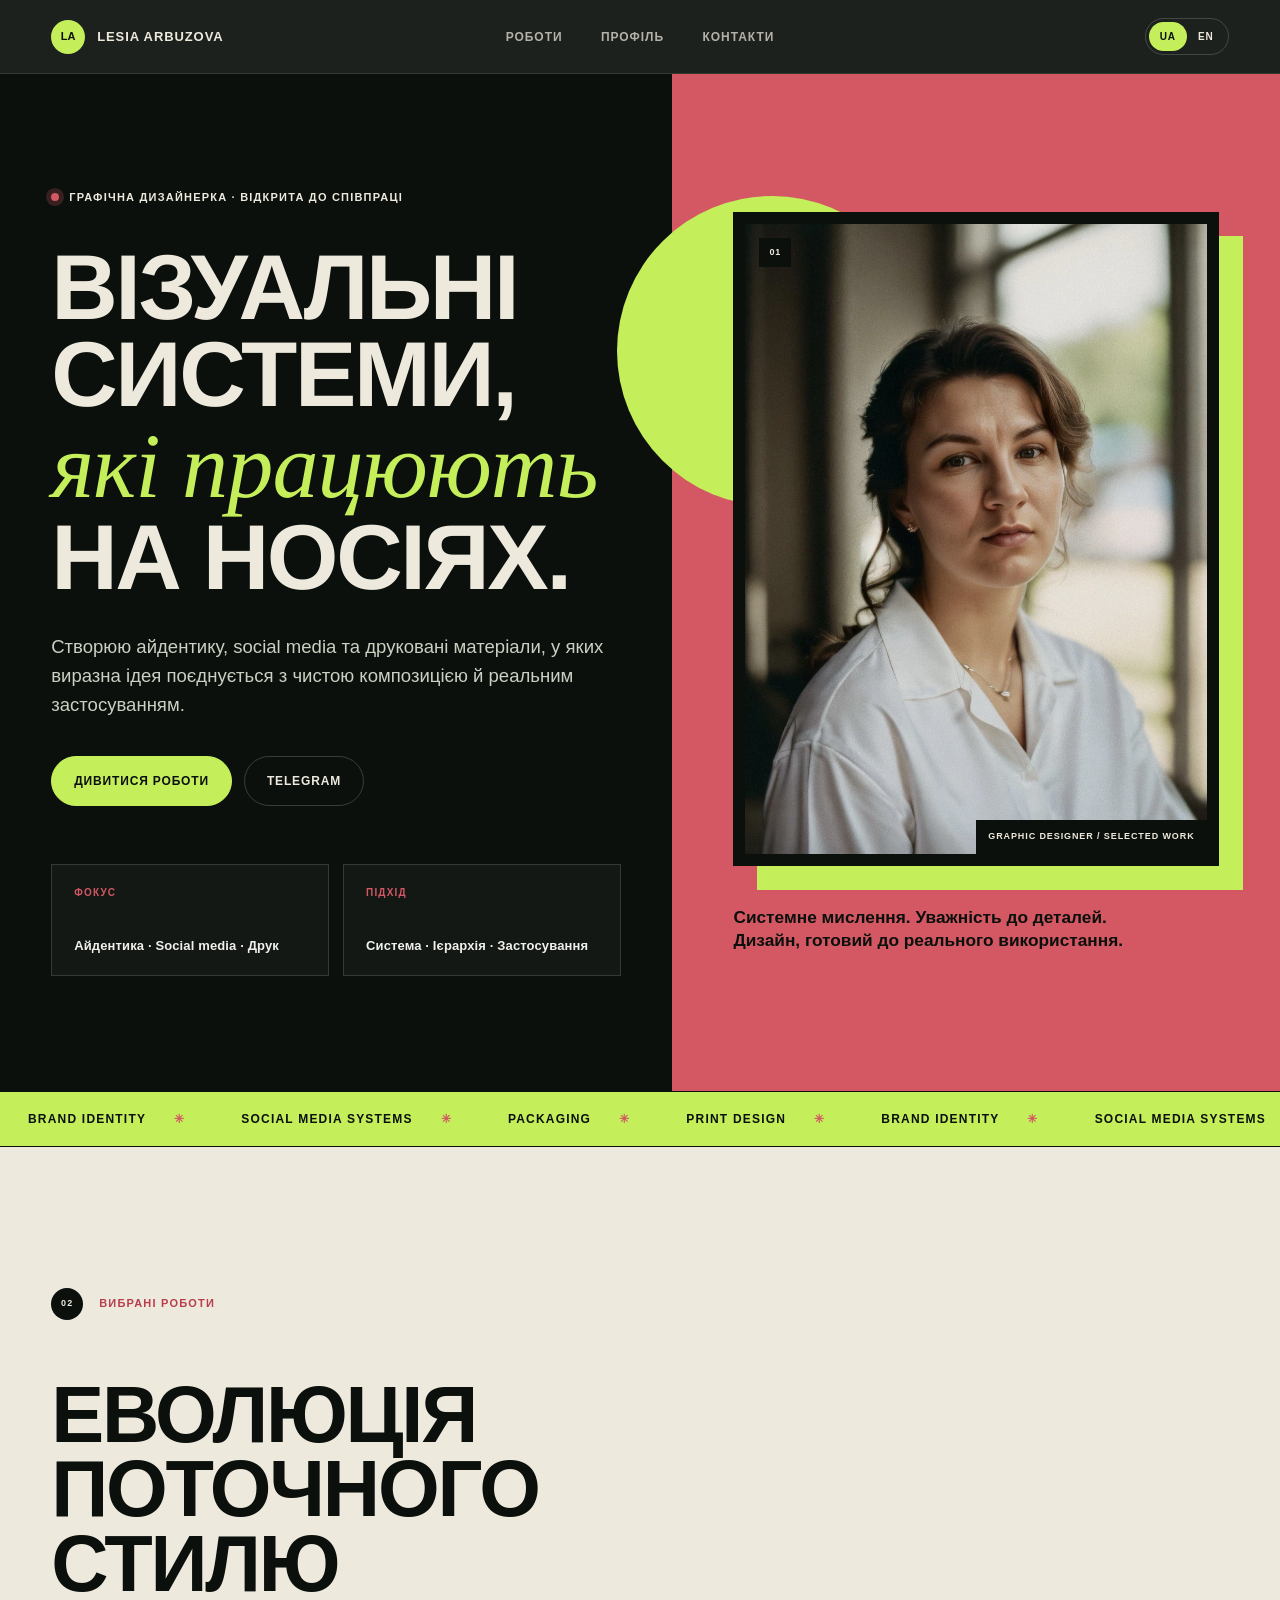
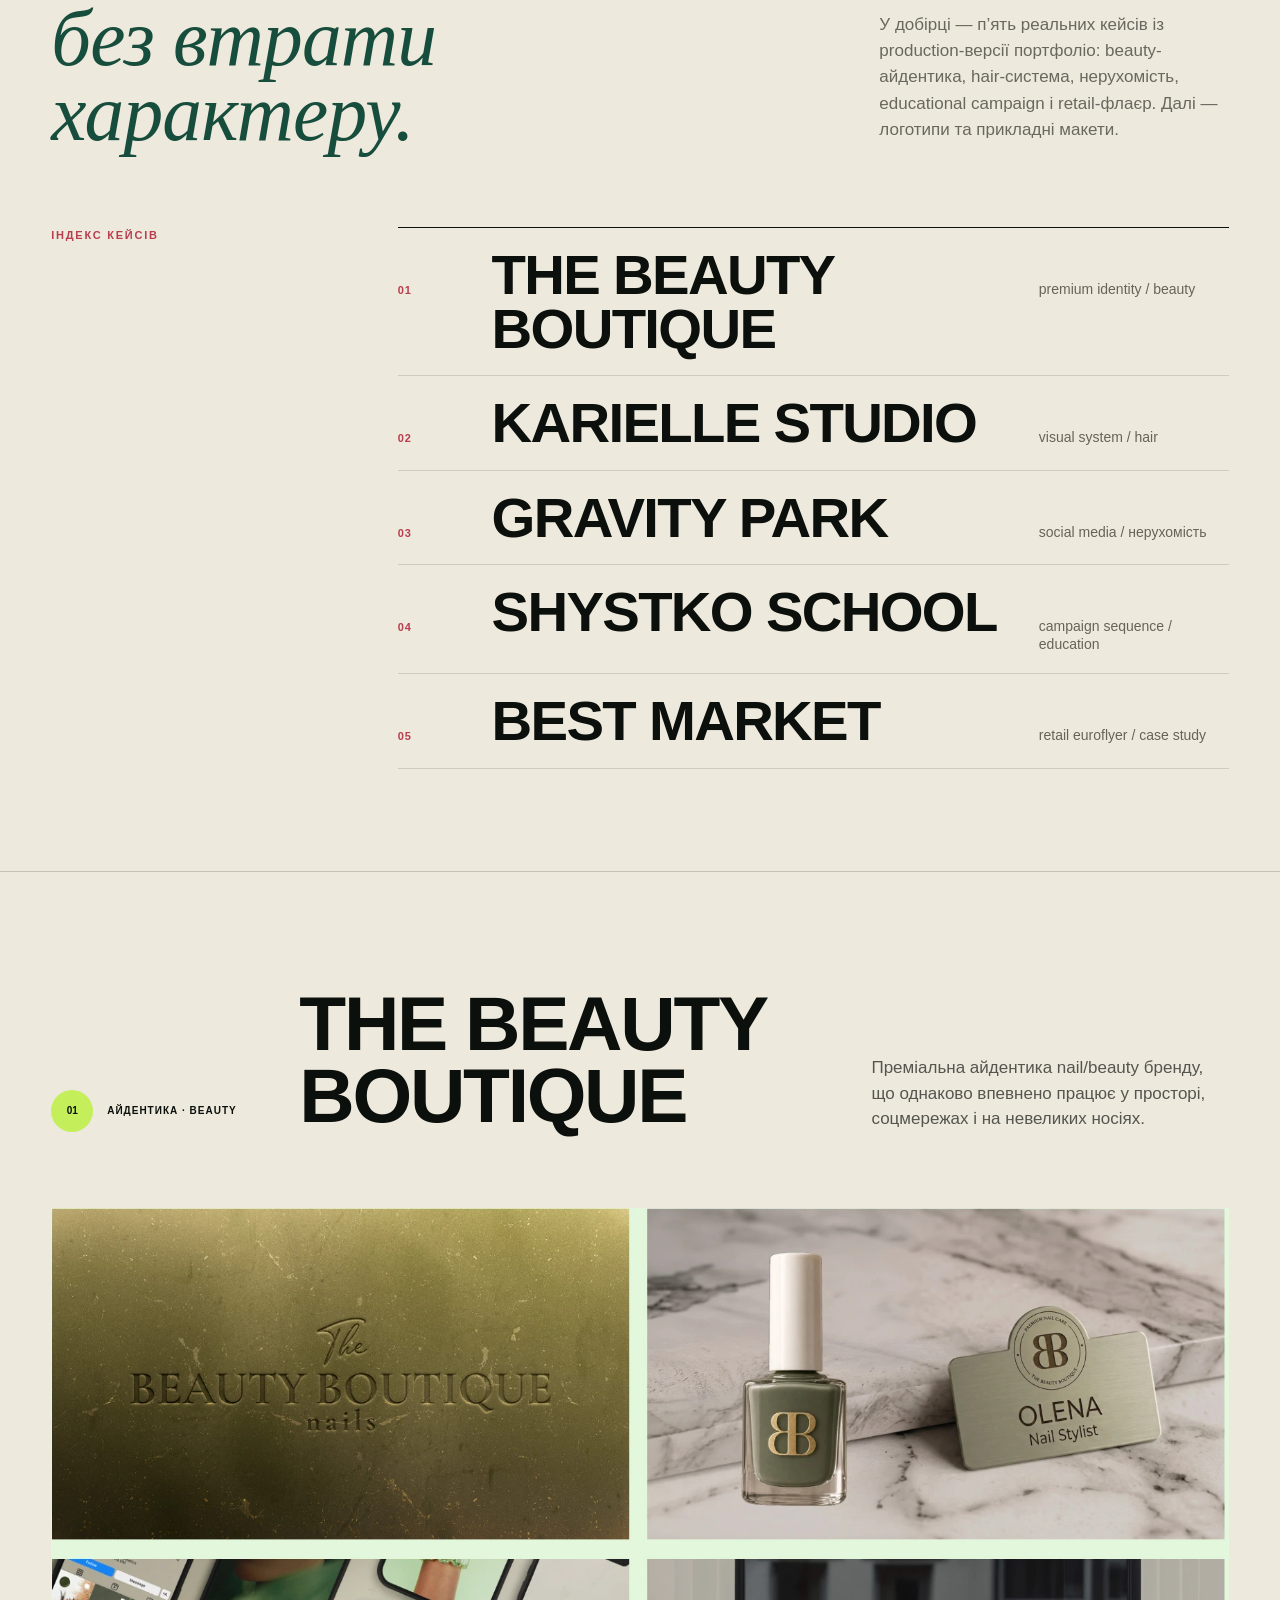
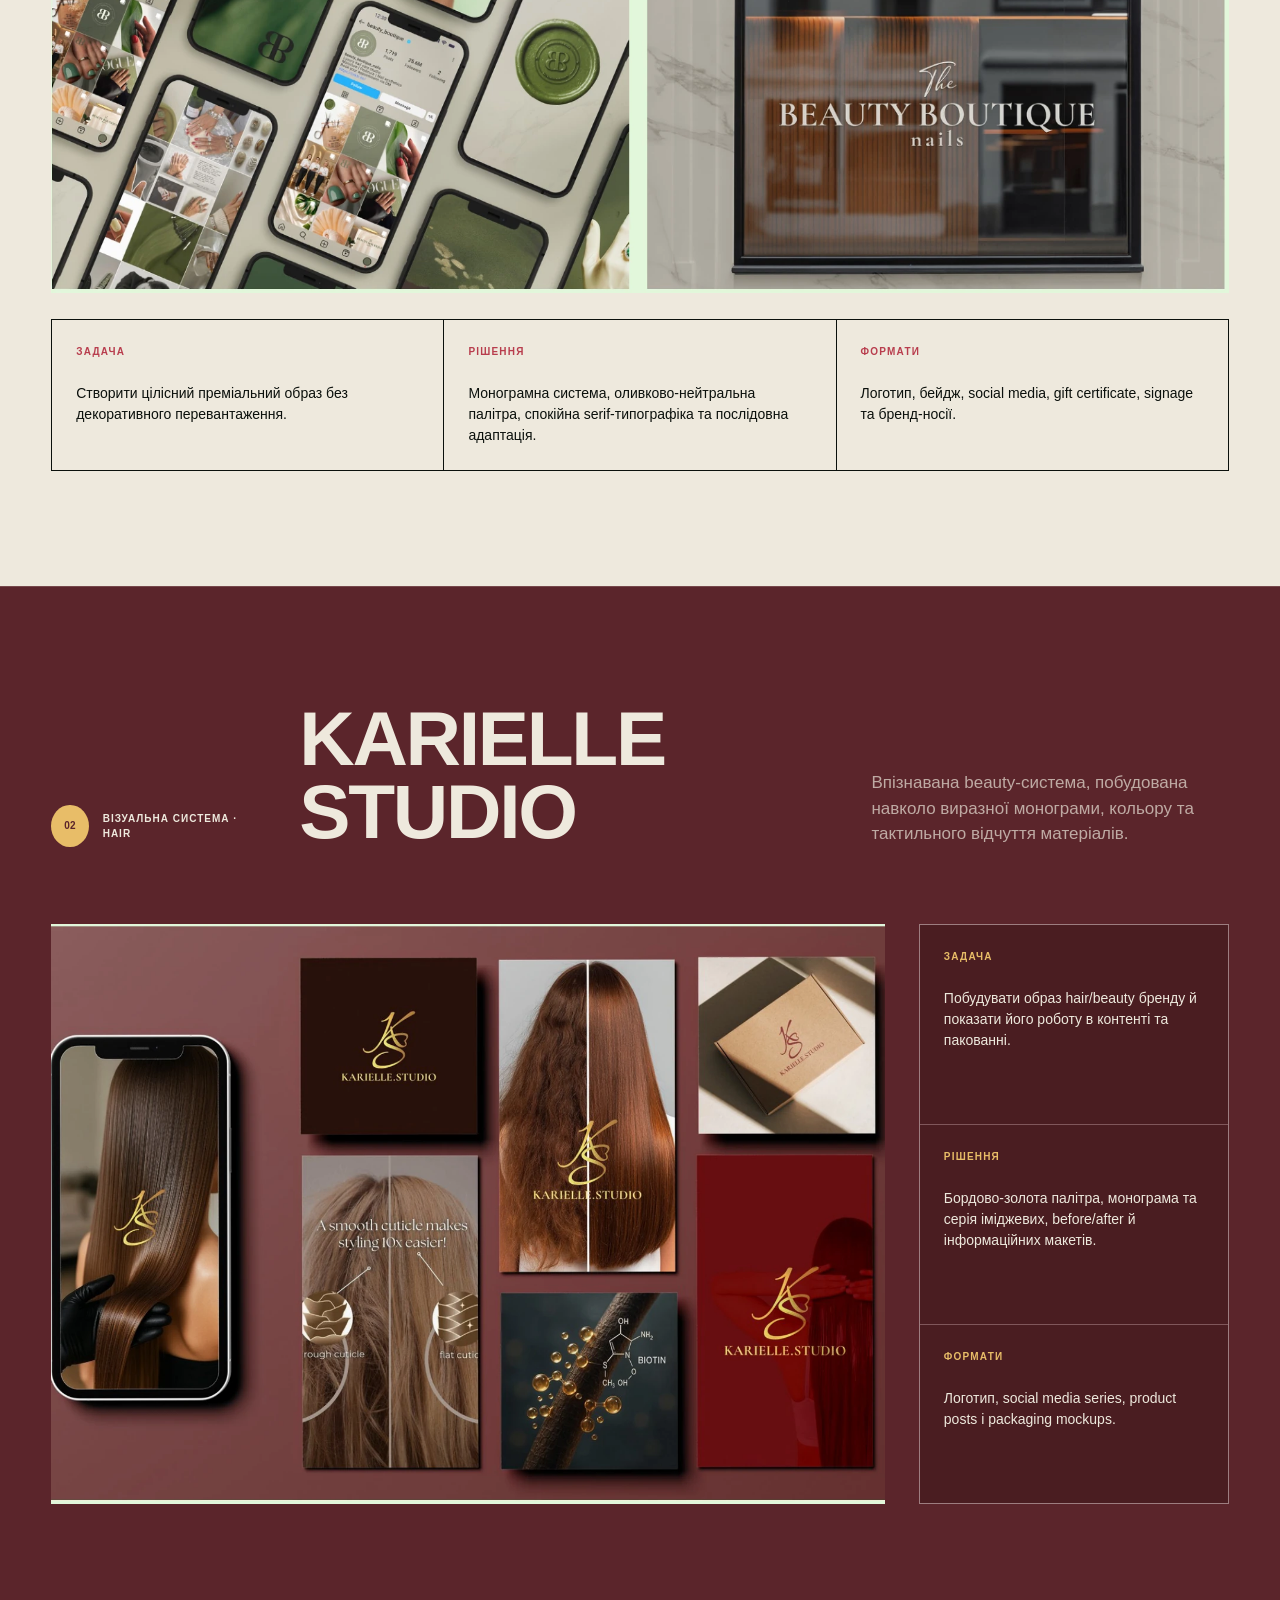
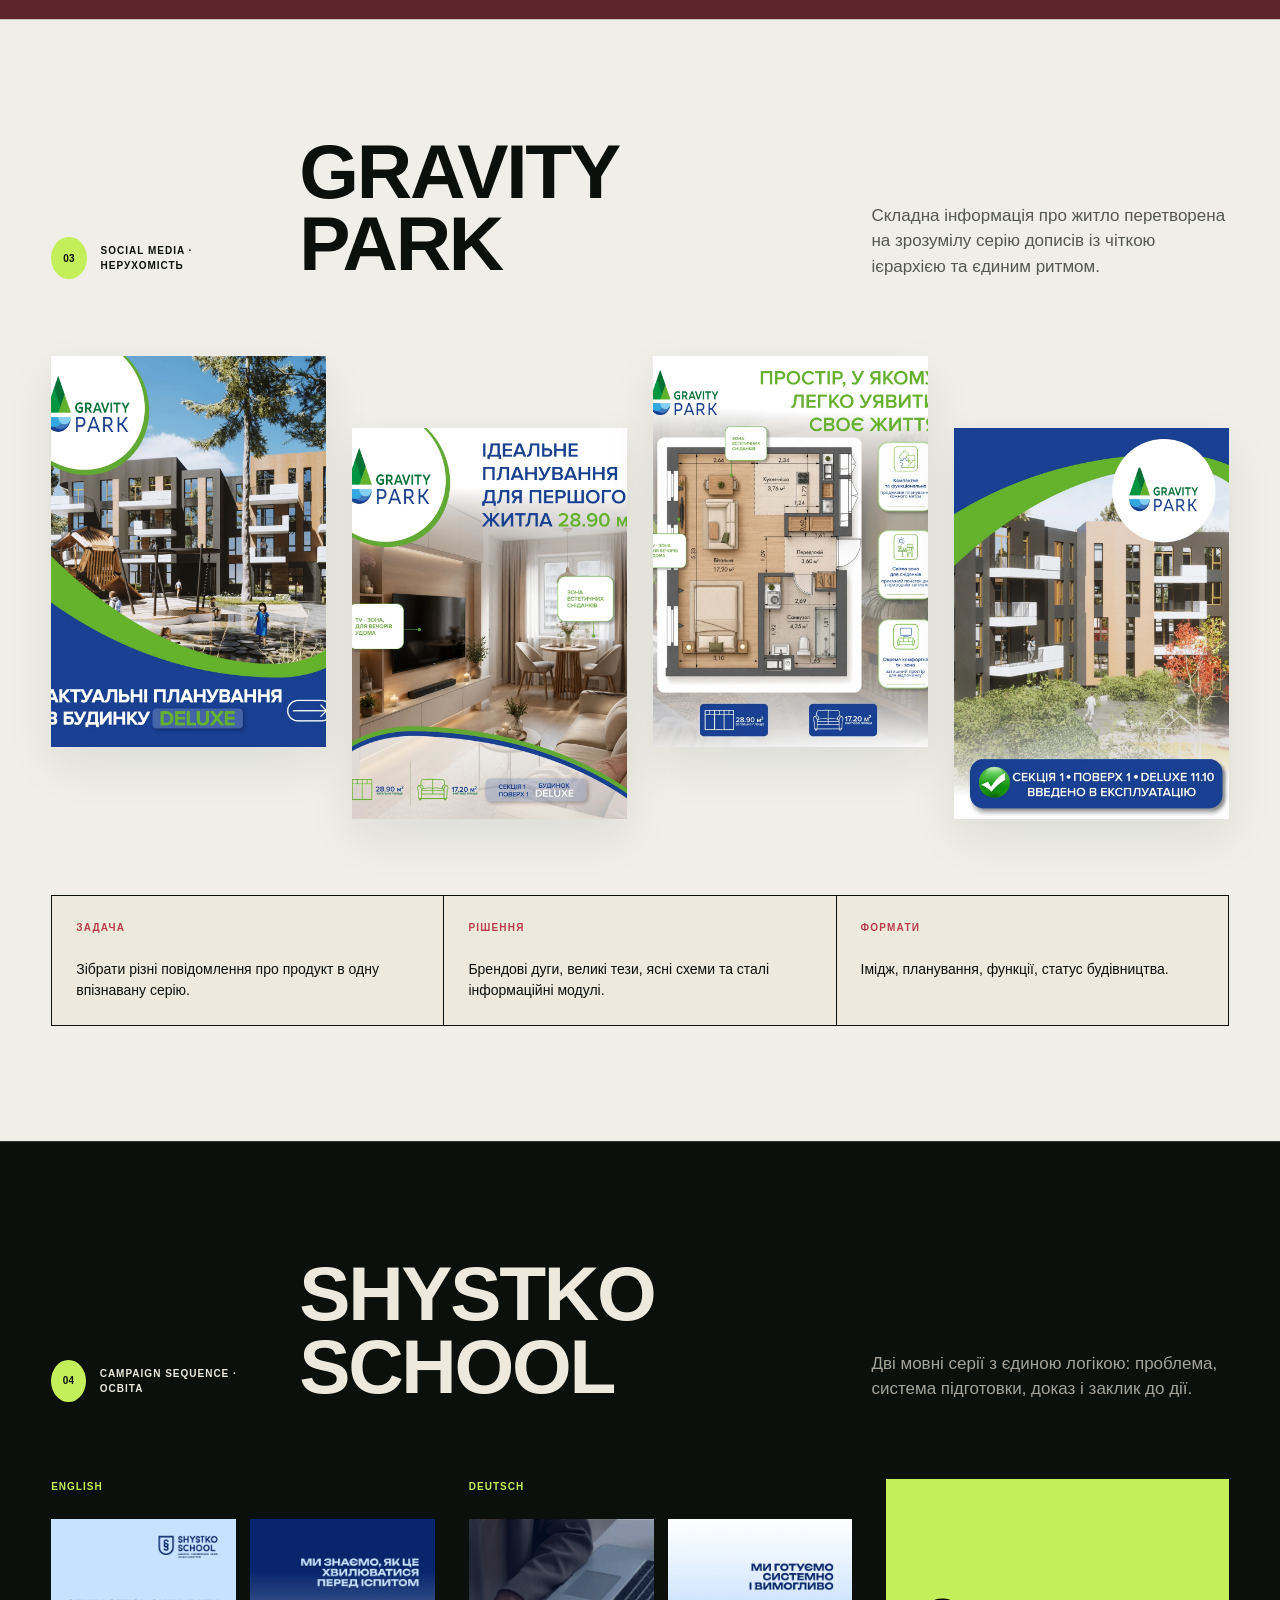
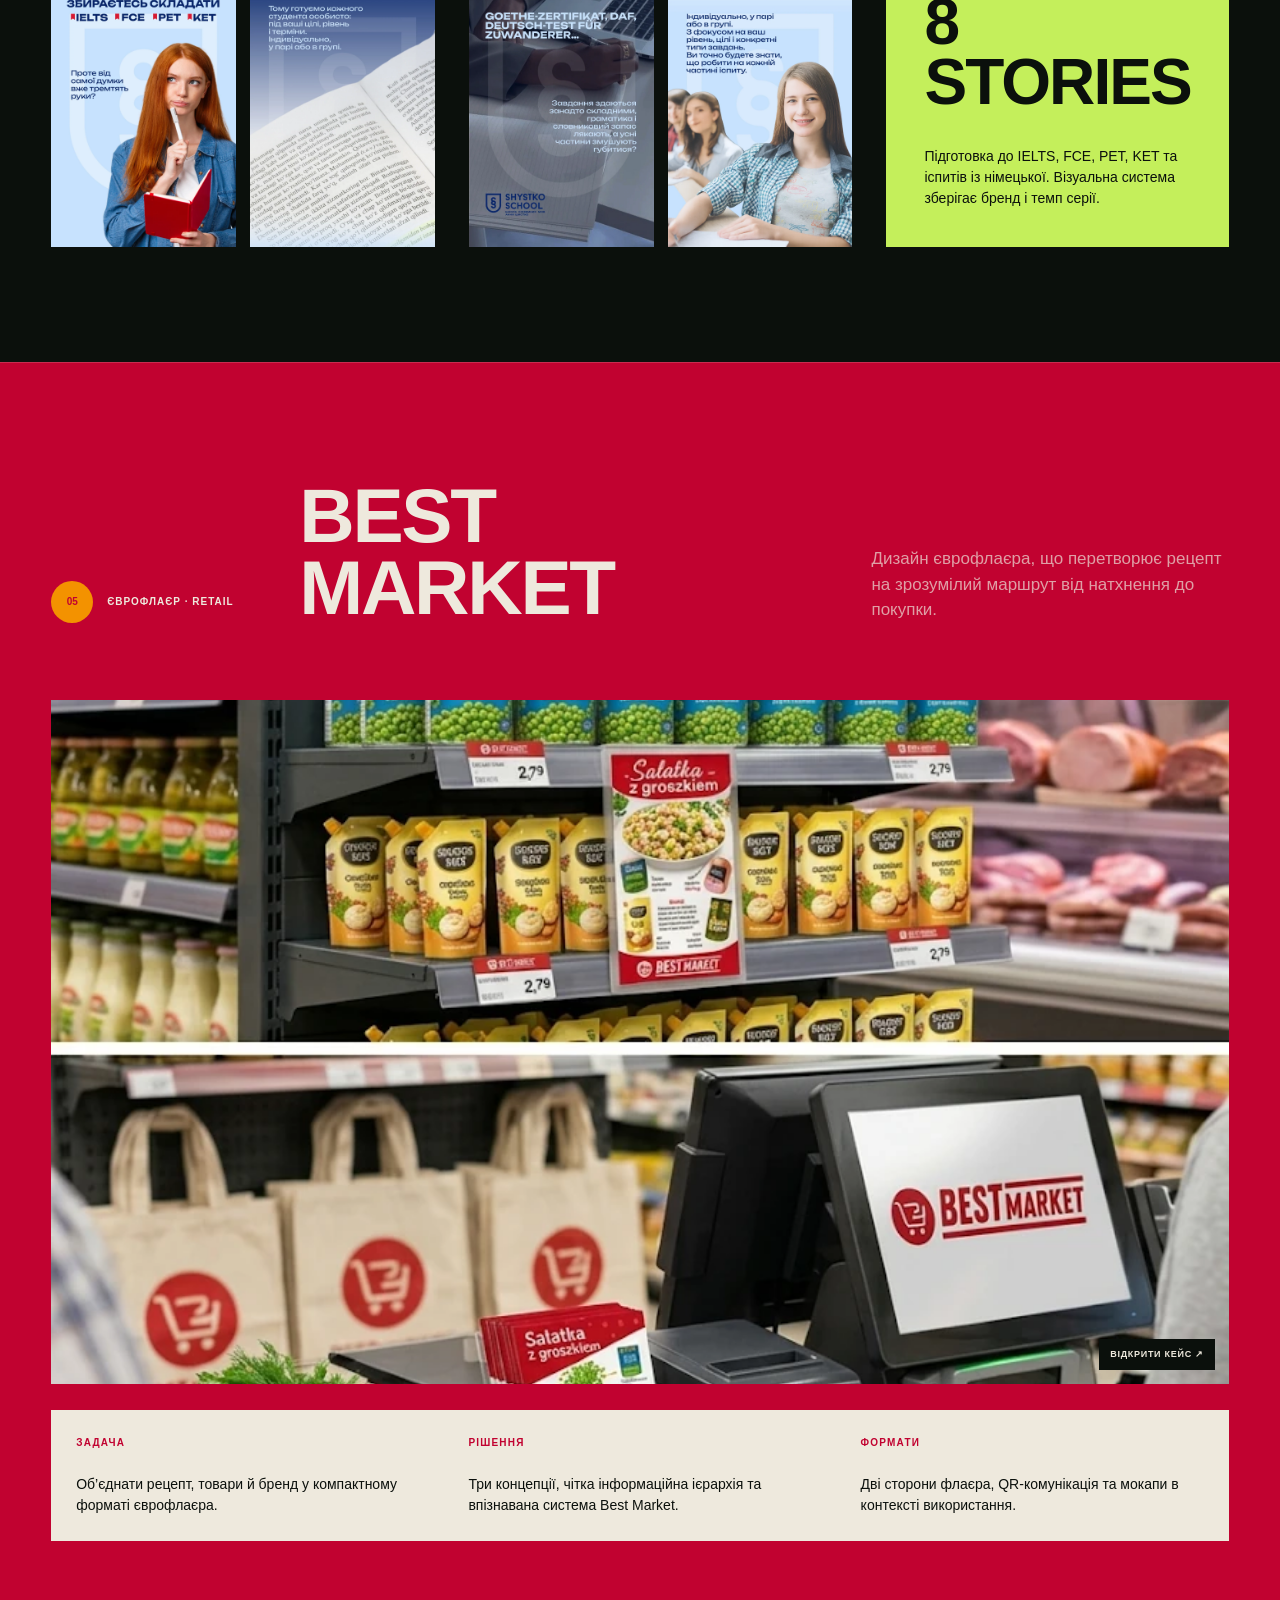
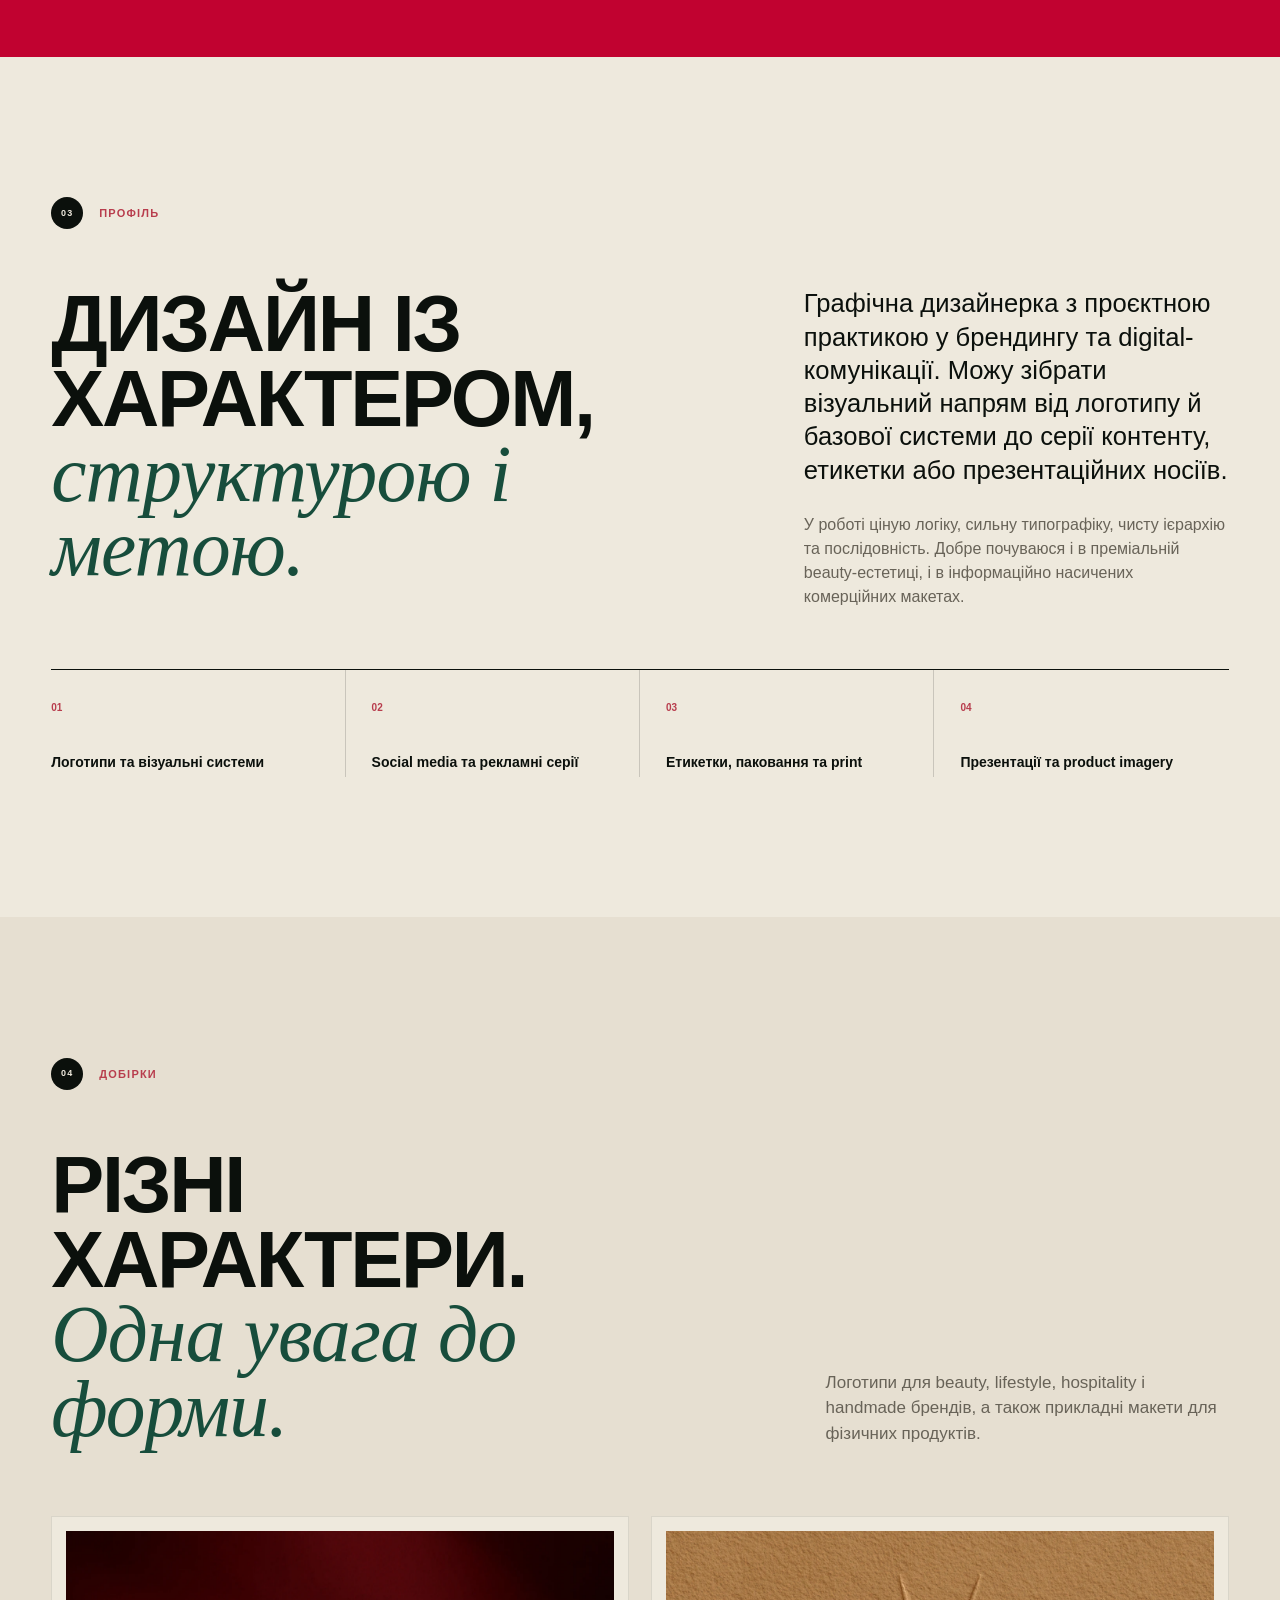
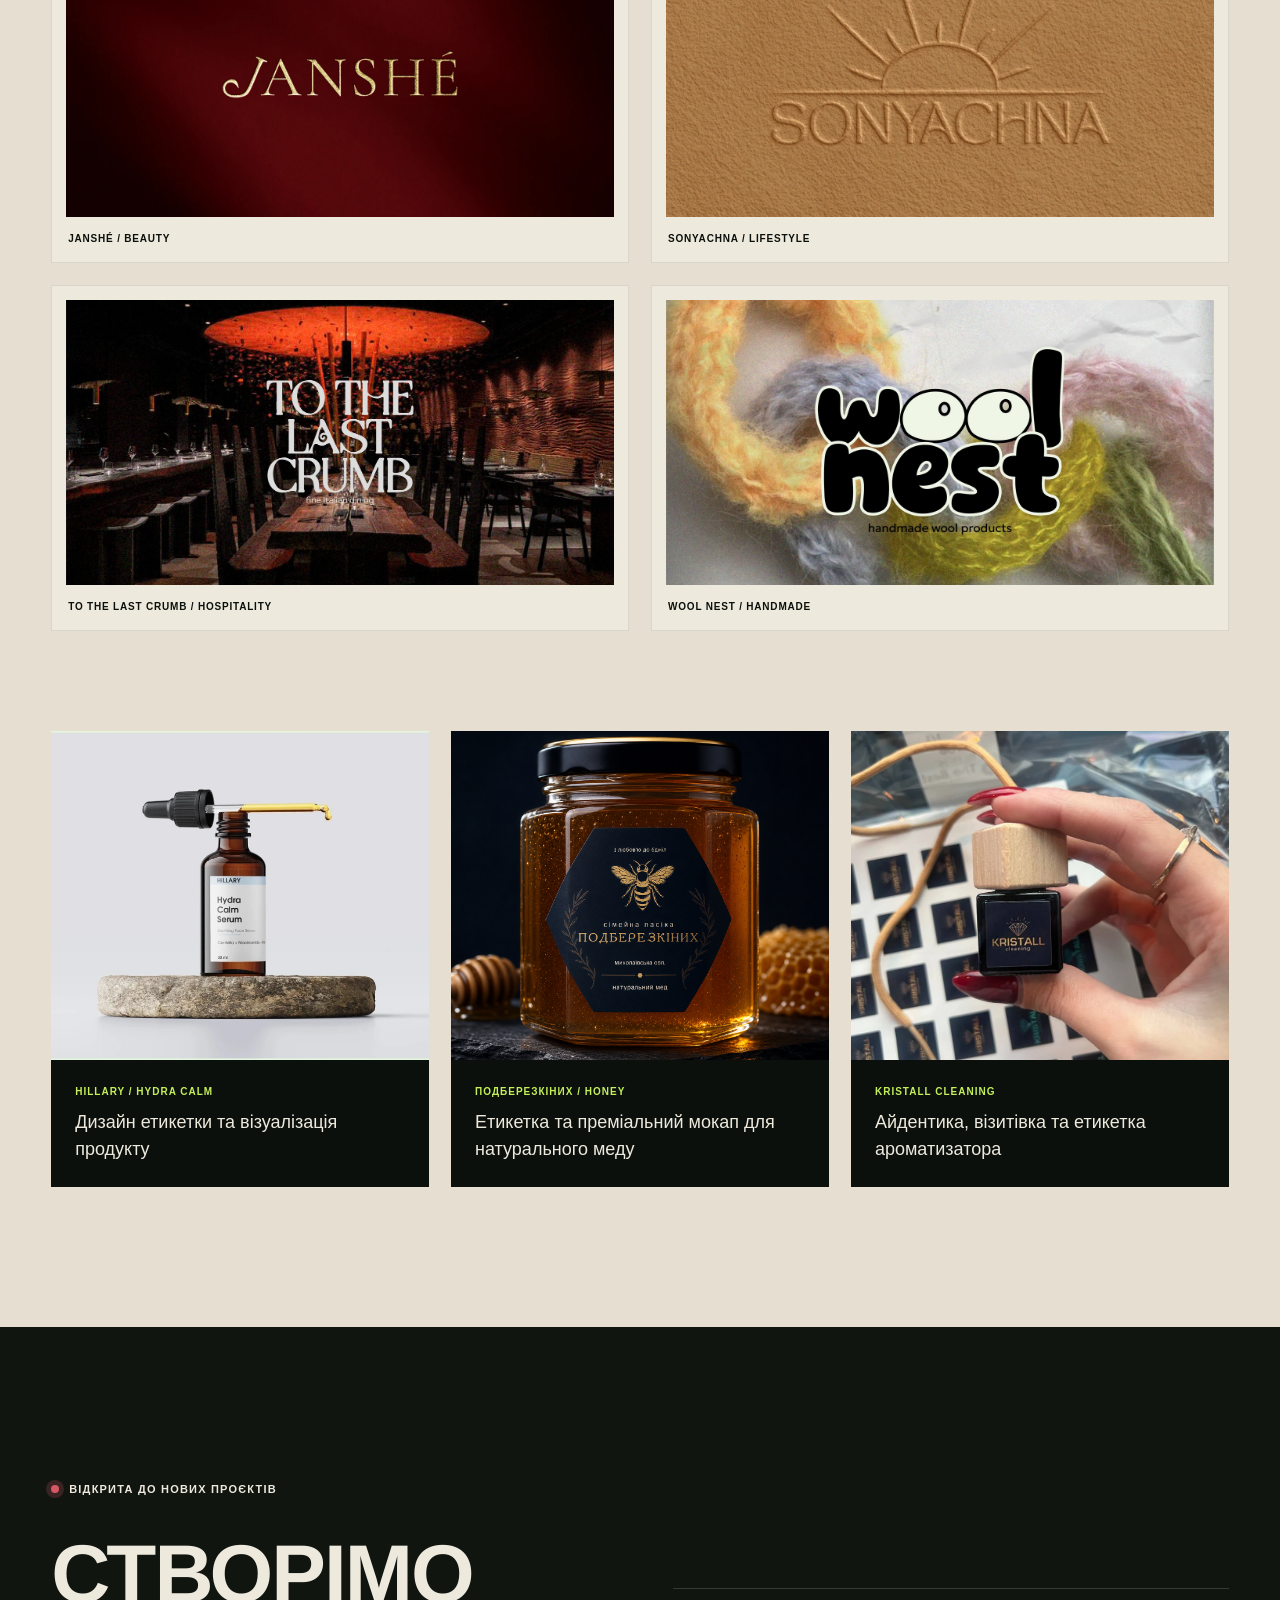
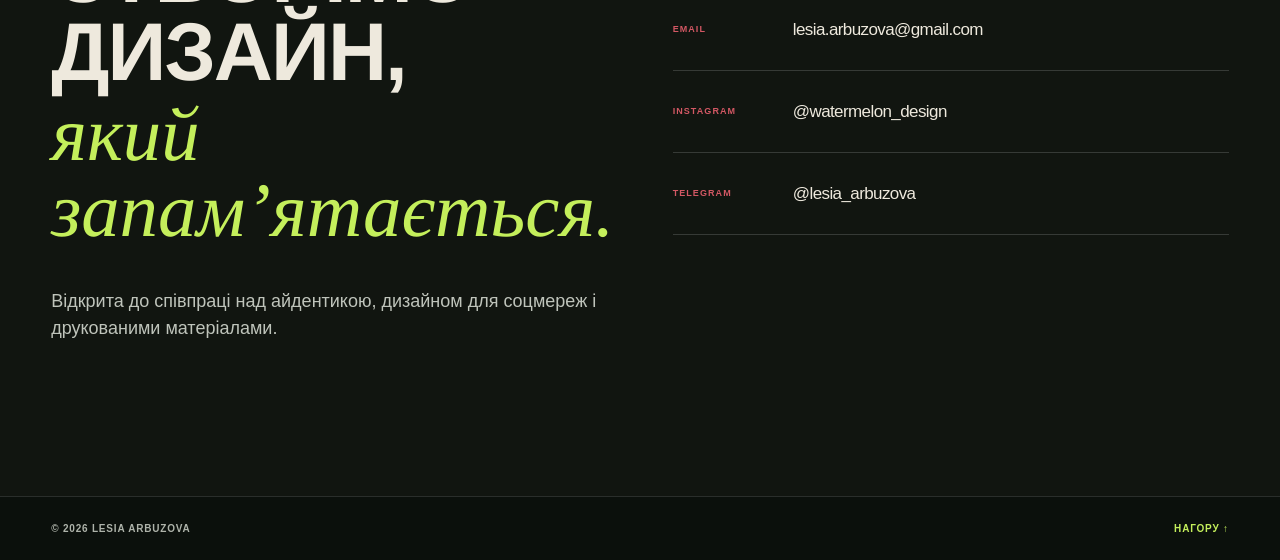
==== commit 730228b8: "fix: tighten hero spacing and add honey mockup" ====
--- a/index.html
+++ b/index.html
@@ -32,9 +32,9 @@
       "knowsAbout": ["Brand identity", "Social media design", "Packaging design", "Print design"]
     }
   </script>
-  <link rel="stylesheet" href="styles.css?v=concept-c-v4">
+  <link rel="stylesheet" href="styles.css?v=concept-c-v6">
   <noscript><style>.reveal{opacity:1!important;transform:none!important}</style></noscript>
-  <script src="script.js?v=concept-c-v4" defer></script>
+  <script src="script.js?v=concept-c-v6" defer></script>
 </head>
 <body>
   <a class="skip-link" href="#content" data-i18n="access.skip">Перейти до змісту</a>
@@ -61,7 +61,7 @@
     <section class="hero" id="top">
       <div class="hero-copy reveal">
         <p class="eyebrow"><span class="status-dot"></span><span data-i18n="hero.eyebrow">Графічна дизайнерка · відкрита до співпраці</span></p>
-        <h1 data-i18n-html="hero.title">Візуальні<br>системи,<br><em>які працюють</em><br>на носіях.</h1>
+        <h1 data-i18n-html="hero.title">Візуальні<br>системи,<br><em>які працюють</em> на носіях.</h1>
         <p class="hero-lead" data-i18n="hero.lead">Створюю айдентику, social media та друковані матеріали, у яких виразна ідея поєднується з чистою композицією й реальним застосуванням.</p>
         <div class="hero-actions">
           <a class="button button-primary" href="#work" data-i18n="hero.ctaWork">Дивитися роботи</a>
@@ -224,7 +224,7 @@
       </div>
       <div class="applied-grid reveal">
         <article class="applied-card"><button class="case-media" type="button" data-lightbox data-gallery="assets/hillary-01.webp|assets/hillary-02.webp"><img src="assets/hillary-preview.webp" alt="Два варіанти мокапу сироватки Hillary Hydra Calm" data-alt-key="alt.hillary" loading="lazy"><span class="view-label" data-i18n="access.view">Переглянути</span></button><div><p class="case-type">Hillary / Hydra Calm</p><h3 data-i18n="applied.hillary">Дизайн етикетки та візуалізація продукту</h3></div></article>
-        <article class="applied-card"><button class="case-media" type="button" data-lightbox><img src="assets/sangaioil-original.png" alt="Технічна етикетка розчинника Sangaioil" data-alt-key="alt.sangaioil" loading="lazy"><span class="view-label" data-i18n="access.view">Переглянути</span></button><div><p class="case-type">Sangaioil</p><h3 data-i18n="applied.sangaioil">Технічна етикетка для розчинника</h3></div></article>
+        <article class="applied-card"><button class="case-media" type="button" data-lightbox data-gallery="assets/bdzhilka-honey-mockup.png|assets/bdzhilka-label-render.png"><img src="assets/bdzhilka-honey-mockup.png" alt="Мокап етикетки натурального меду Подберезкіних" data-alt-key="alt.bdzhilka" loading="lazy"><span class="view-label" data-i18n="access.view">Переглянути</span></button><div><p class="case-type">Подберезкіних / Honey</p><h3 data-i18n="applied.bdzhilka">Етикетка та преміальний мокап для натурального меду</h3></div></article>
         <article class="applied-card"><button class="case-media" type="button" data-lightbox><img src="assets/kristall-photo.webp" alt="Ароматизатор KRISTALL Cleaning" data-alt-key="alt.kristall" loading="lazy"><span class="view-label" data-i18n="access.view">Переглянути</span></button><div><p class="case-type">KRISTALL Cleaning</p><h3 data-i18n="applied.kristall">Айдентика, візитівка та етикетка ароматизатора</h3></div></article>
       </div>
     </section>
--- a/styles.css
+++ b/styles.css
@@ -171,7 +171,7 @@
 .applied-card .case-media { background: #d9dad3; }
 .applied-card img { aspect-ratio: 1.15; object-fit: cover; }
 .applied-card:first-child img { object-position: center; }
-.applied-card:nth-child(2) img { object-fit: contain; padding: 24px; }
+.applied-card:nth-child(2) img { object-fit: cover; object-position: center; padding: 0; }
 .applied-card:nth-child(3) img { object-position: center; }
 .applied-card > div { padding: 24px; }
 .applied-card h3 { margin: 10px 0 0; font-size: 18px; font-weight: 500; }
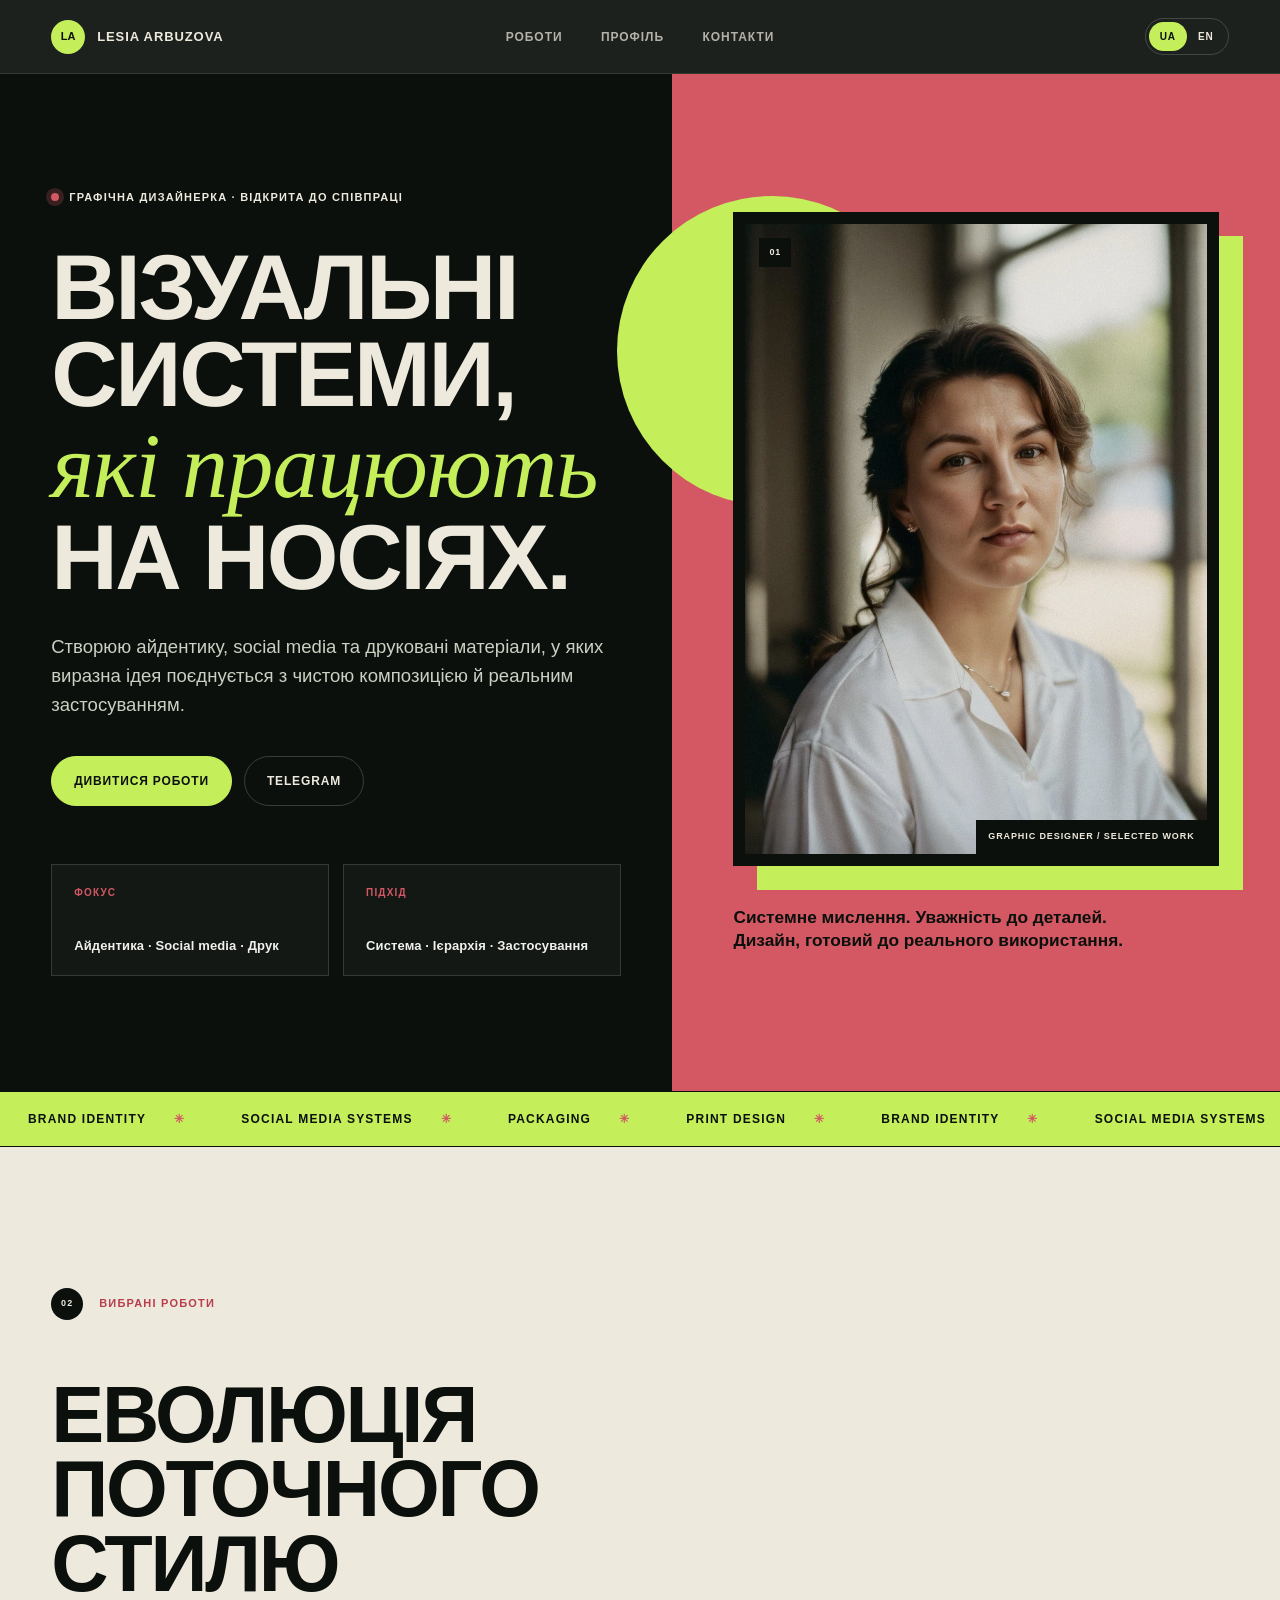
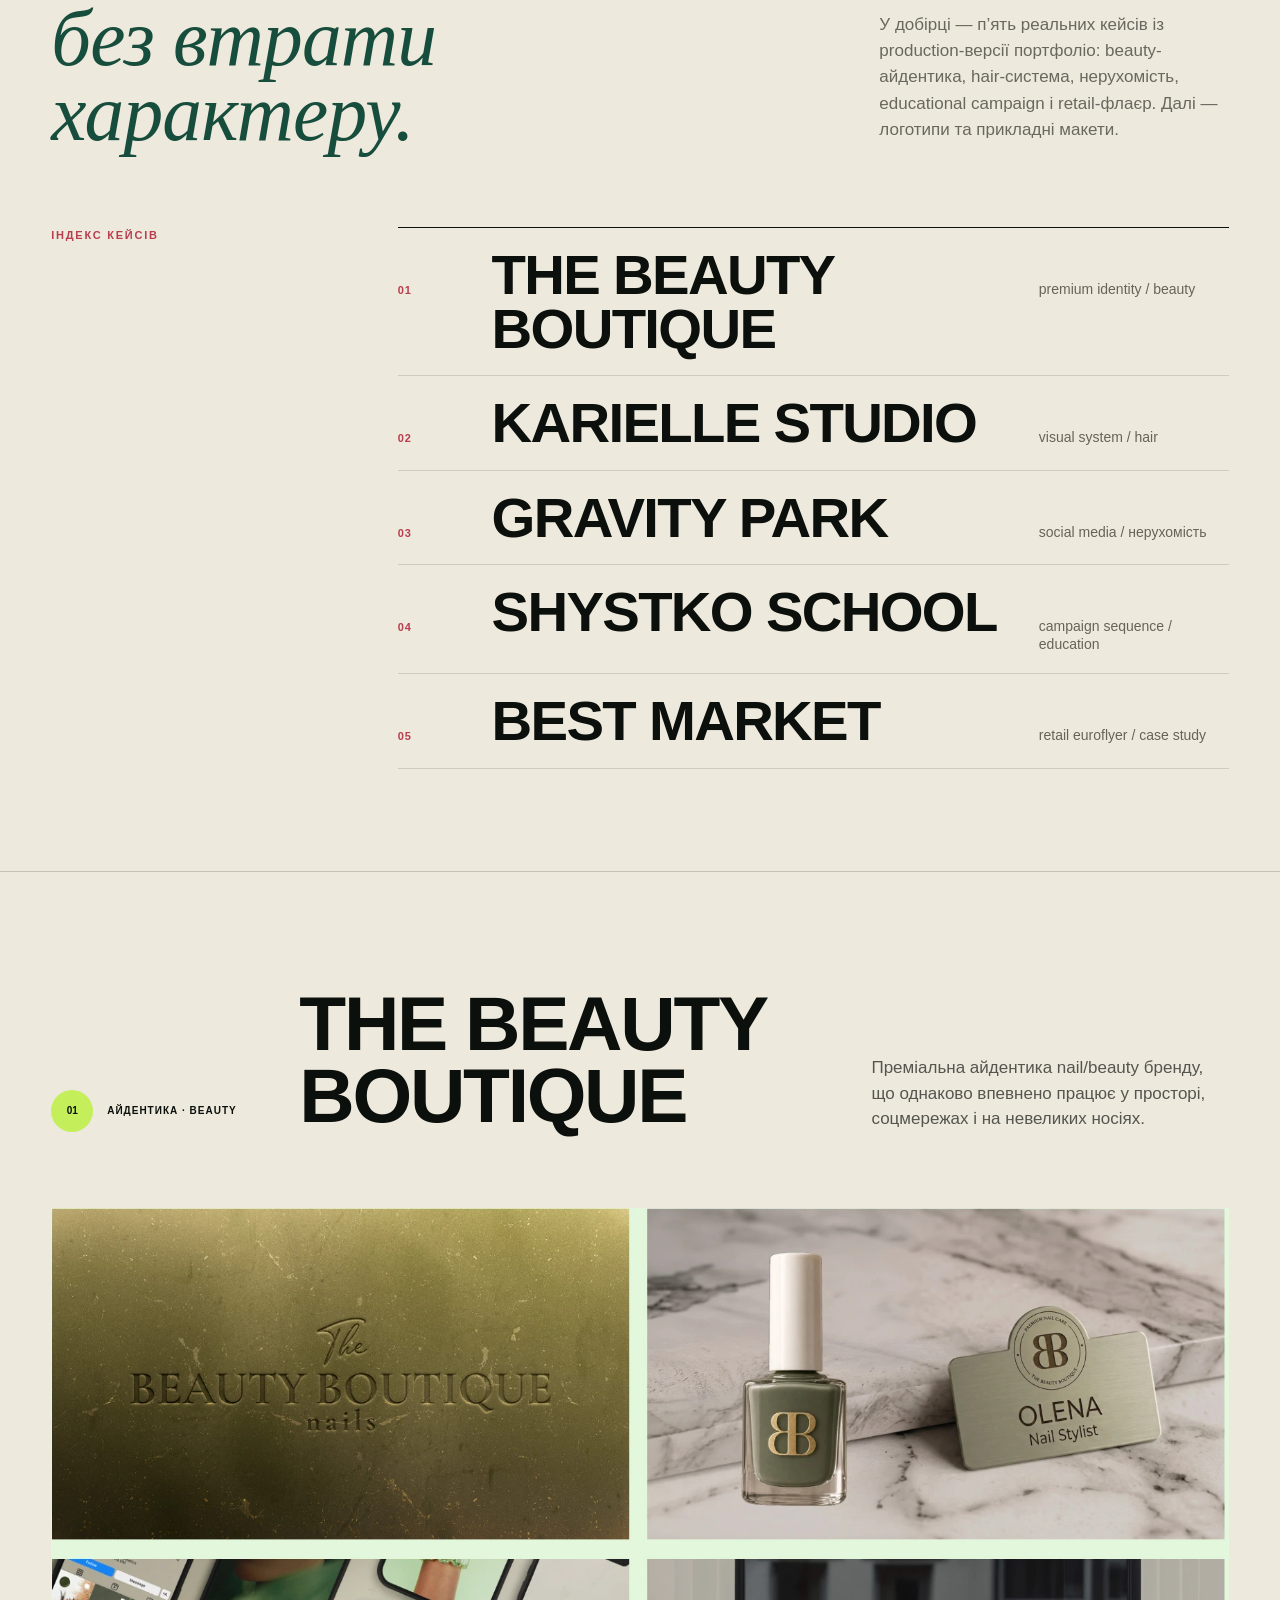
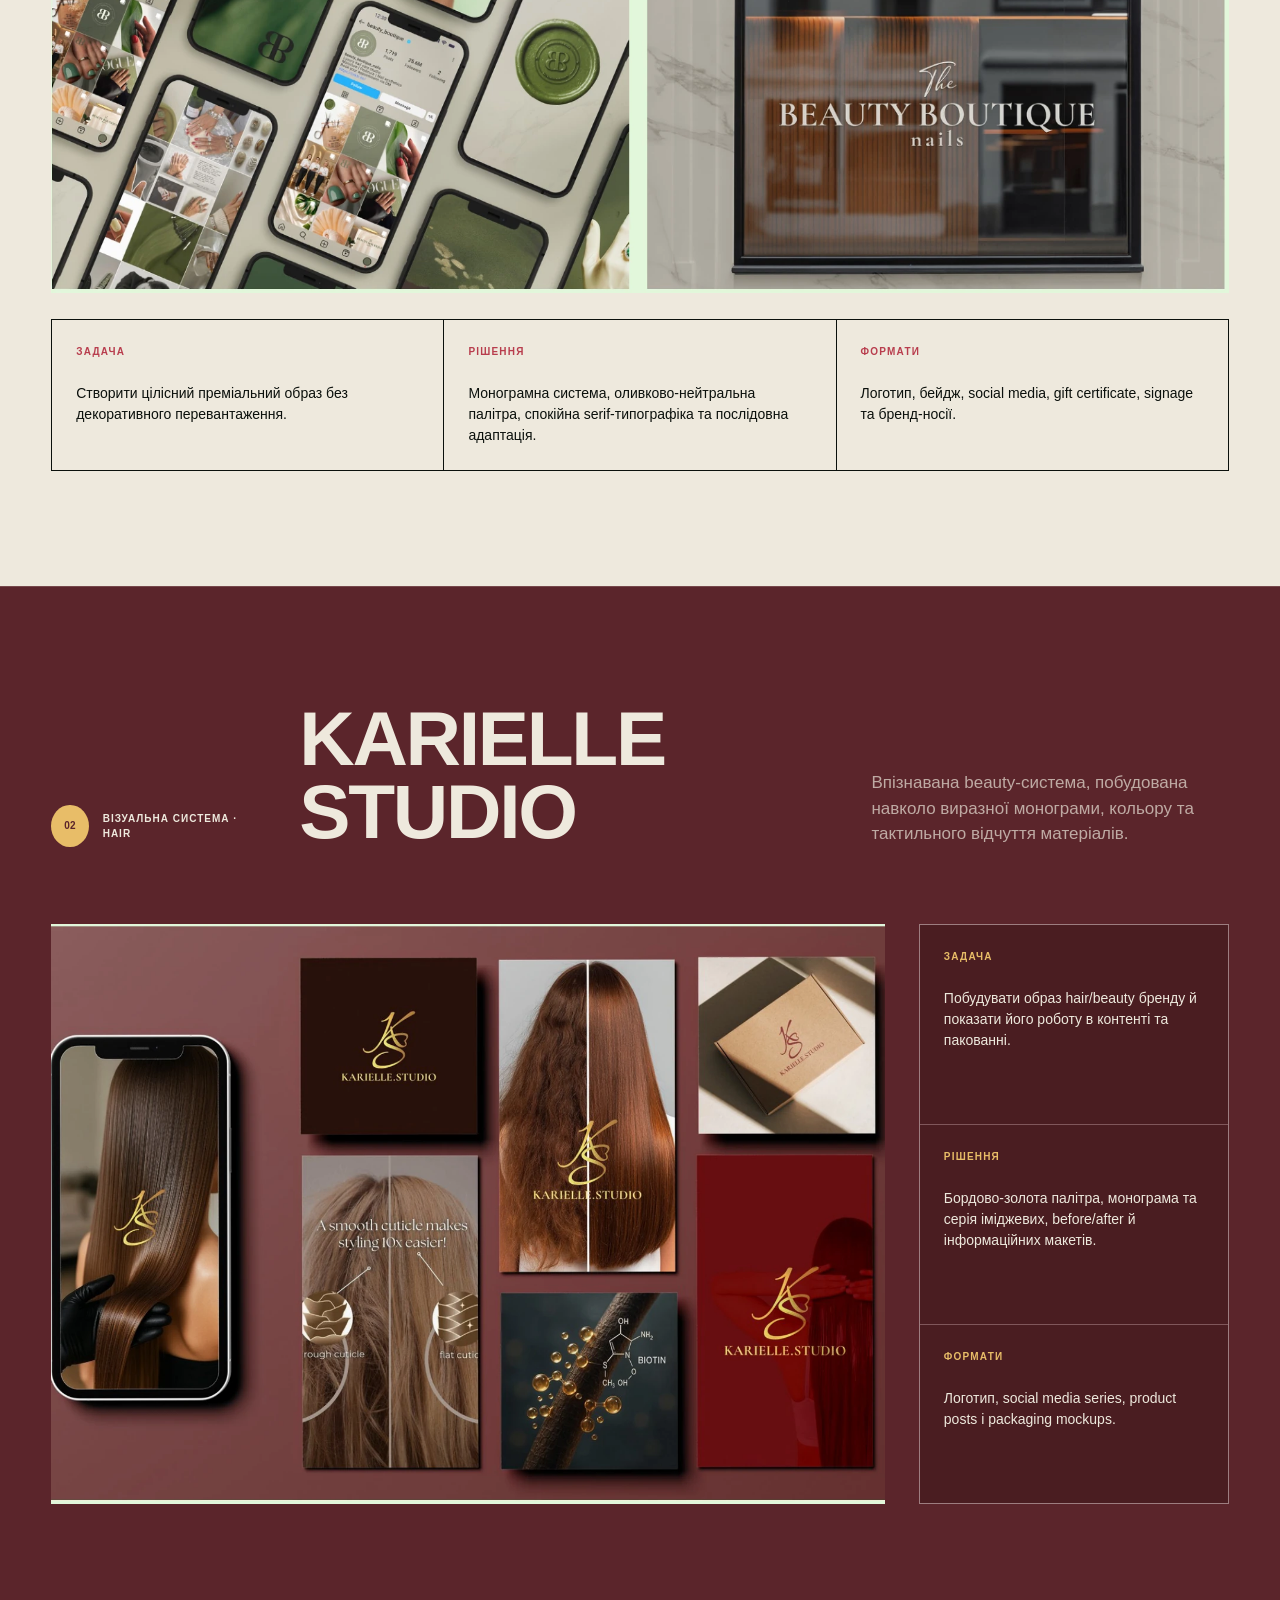
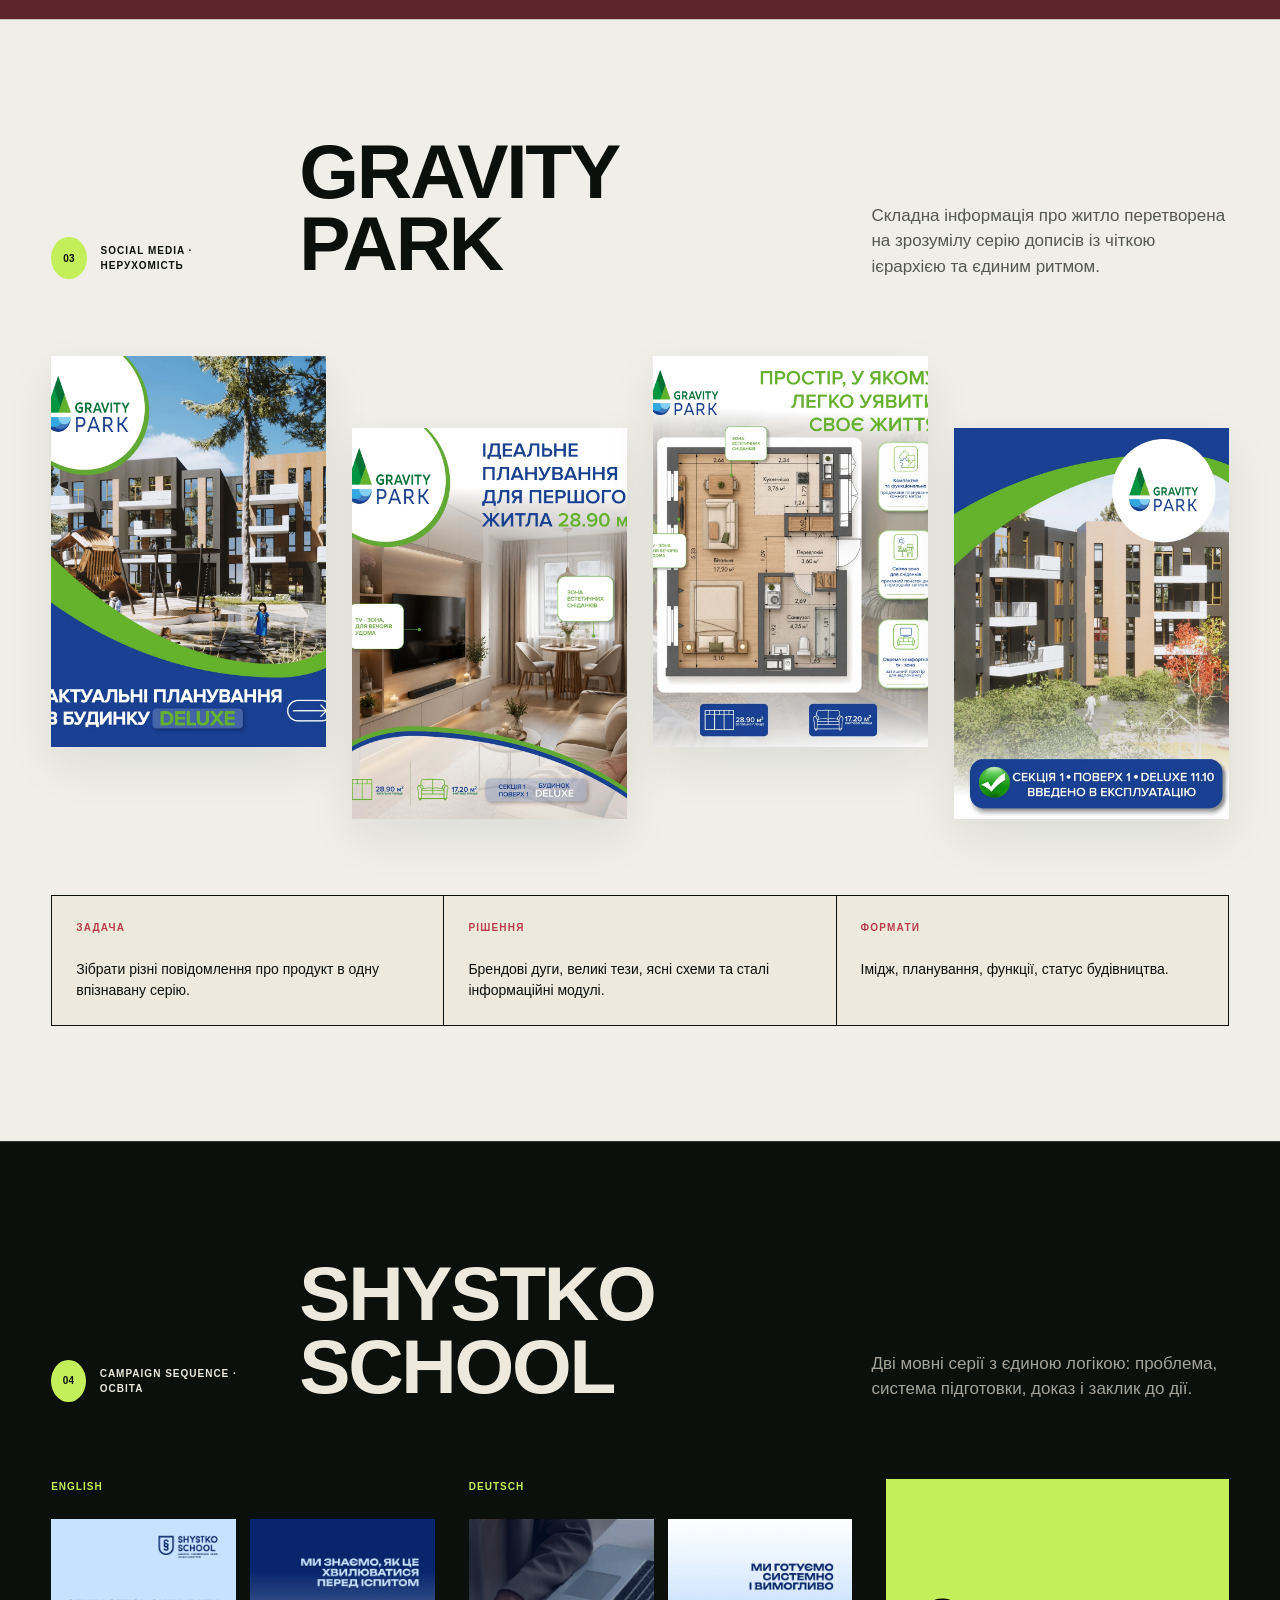
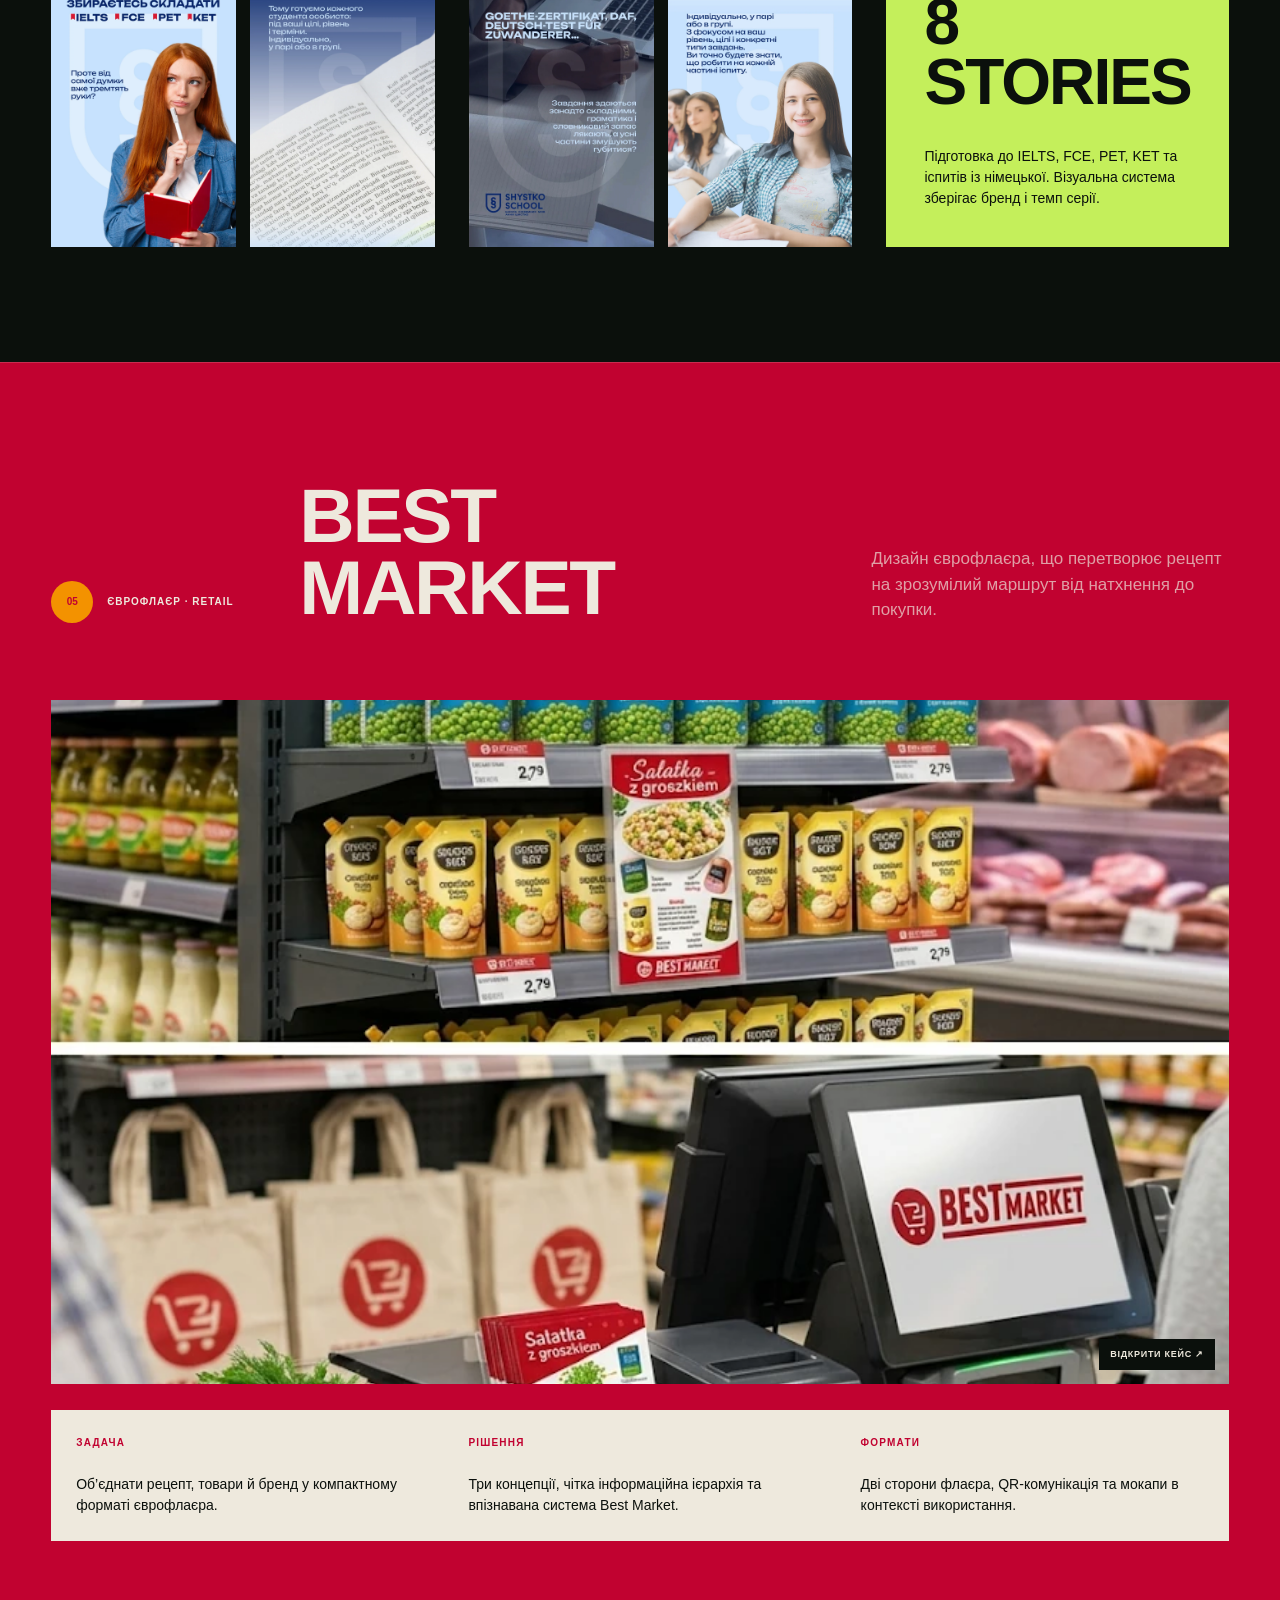
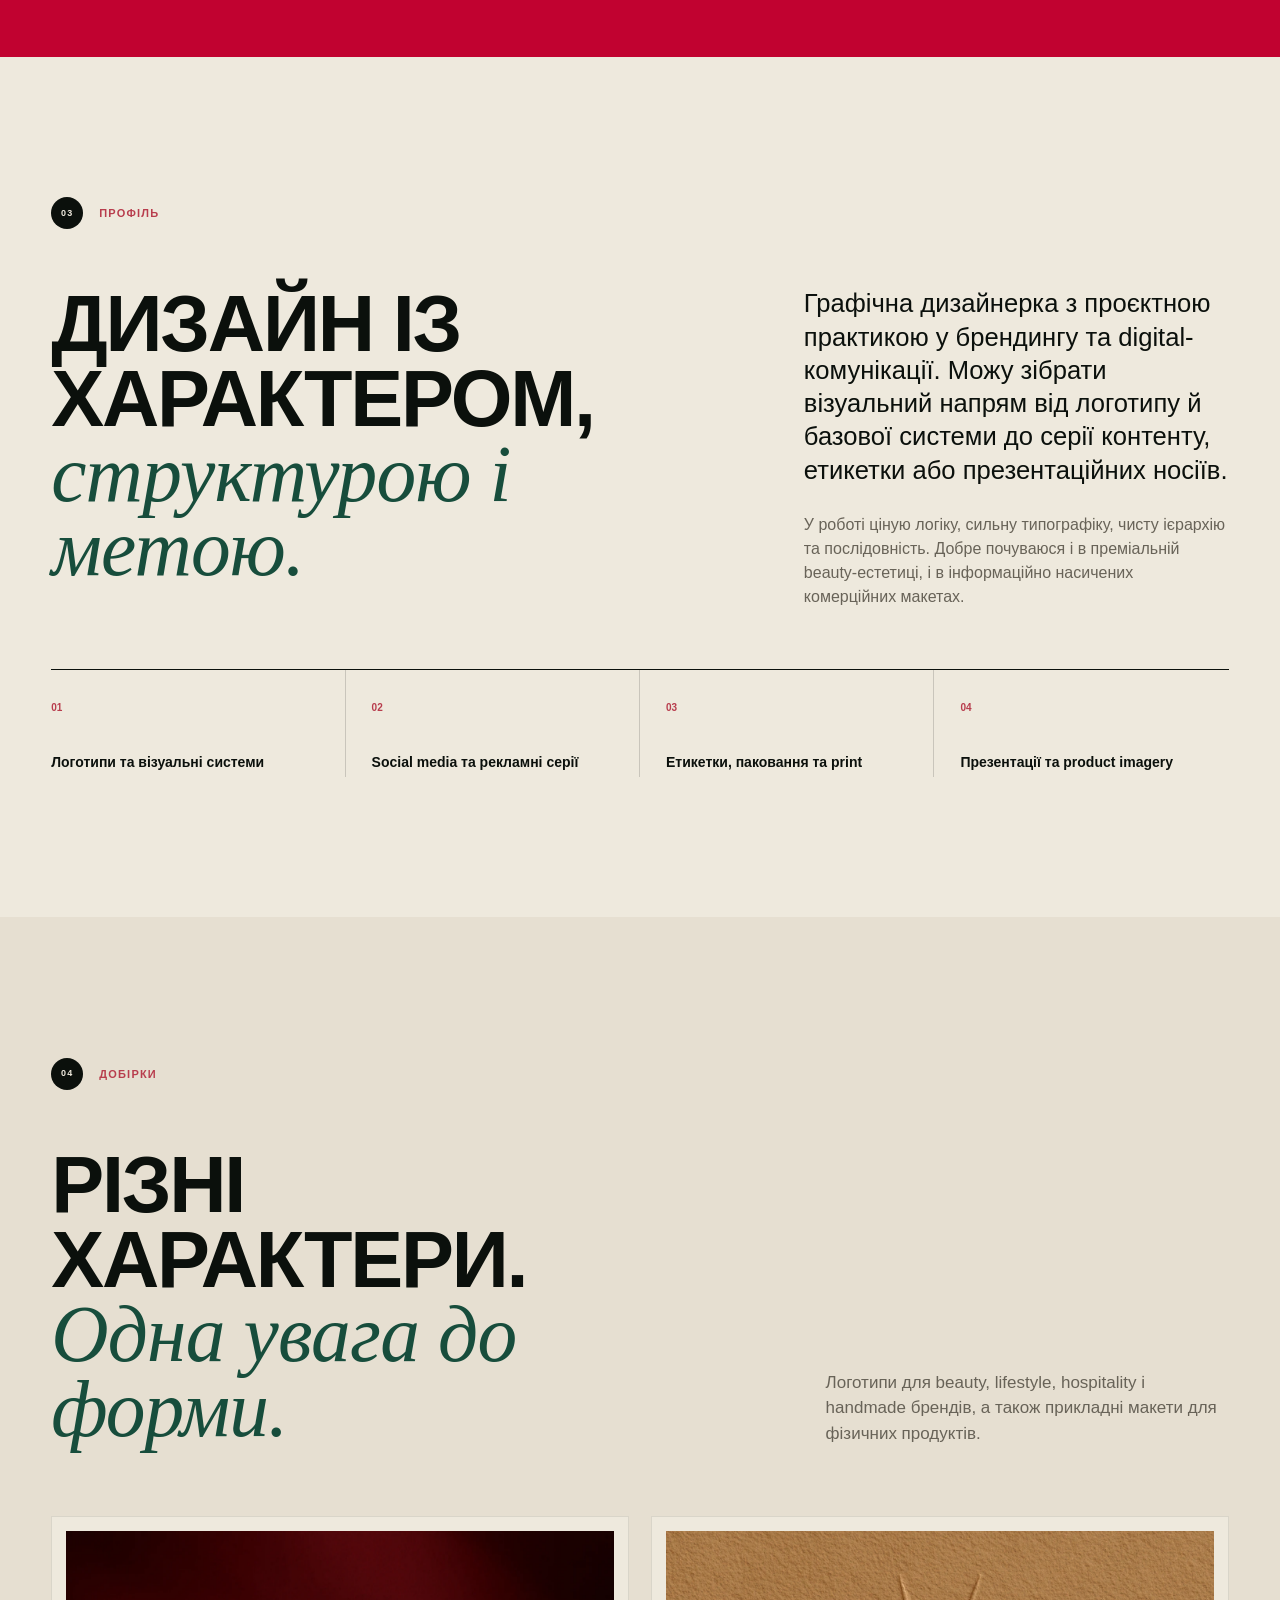
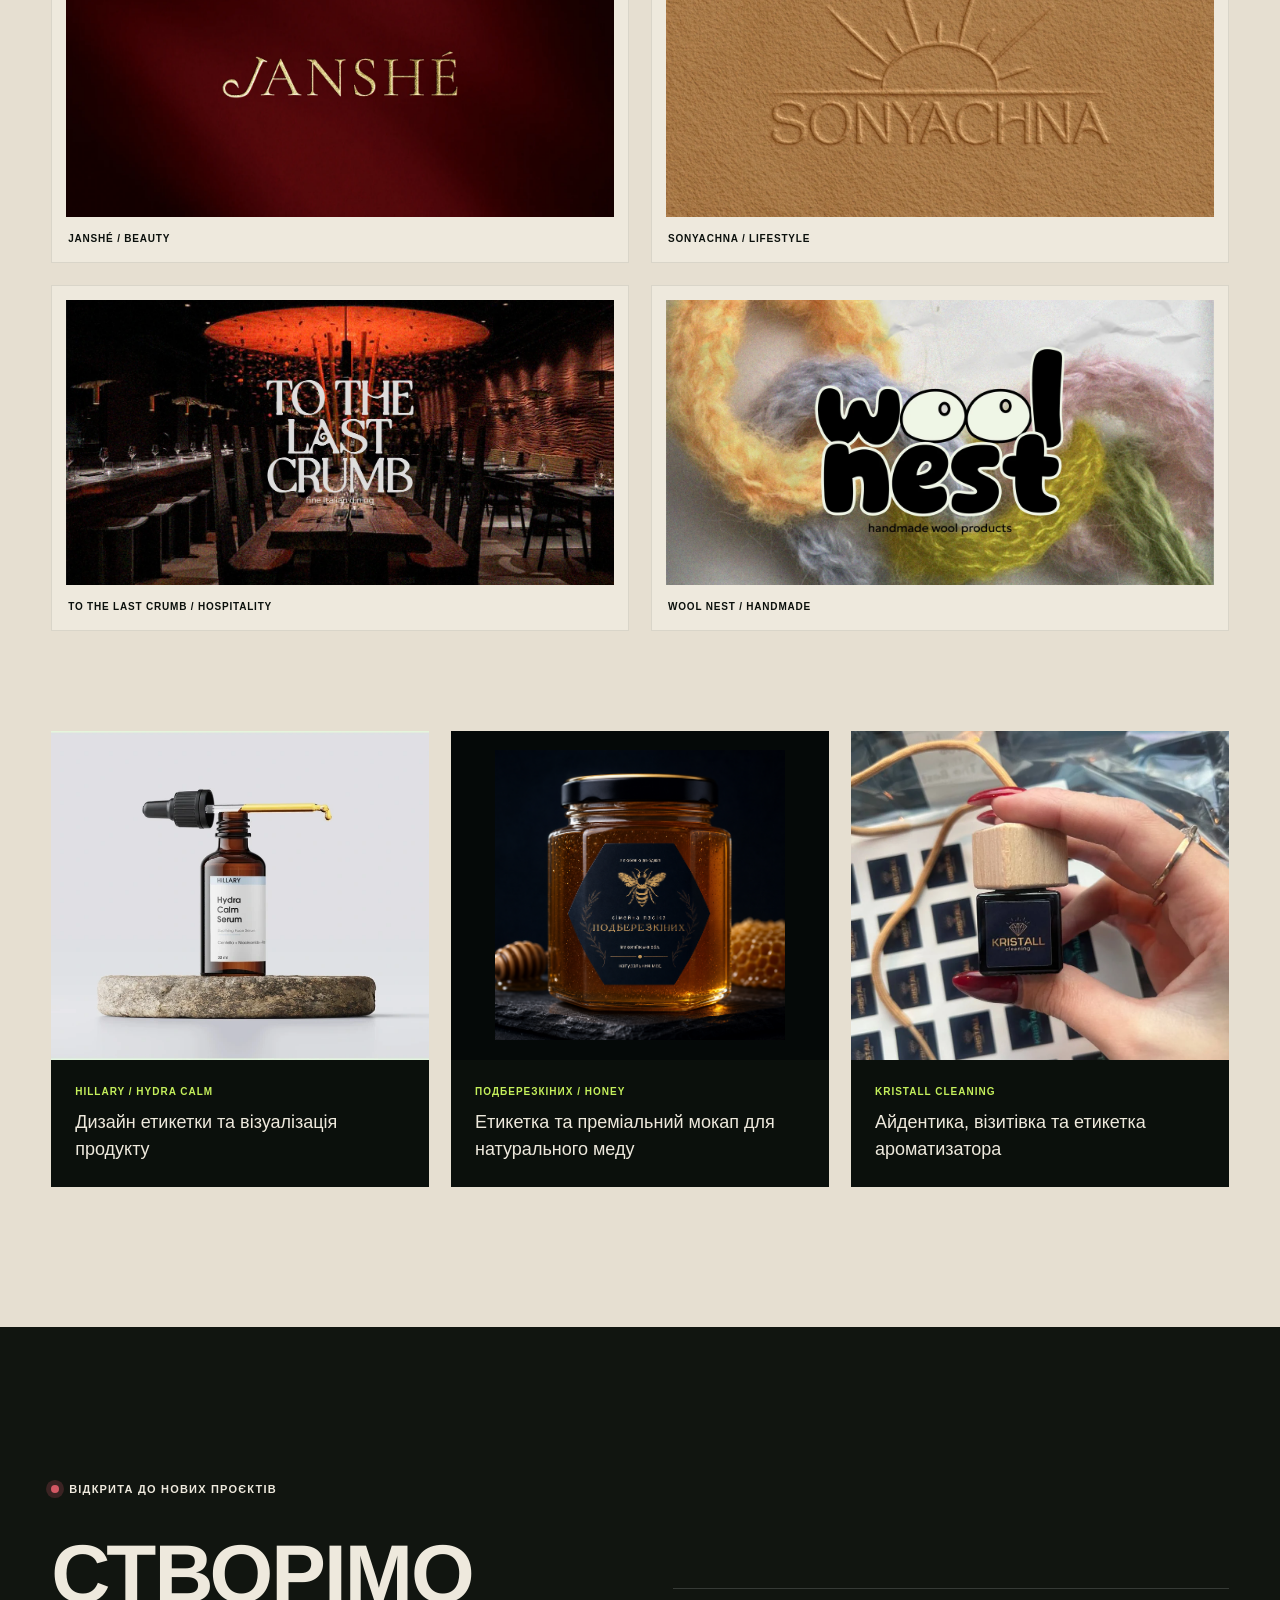
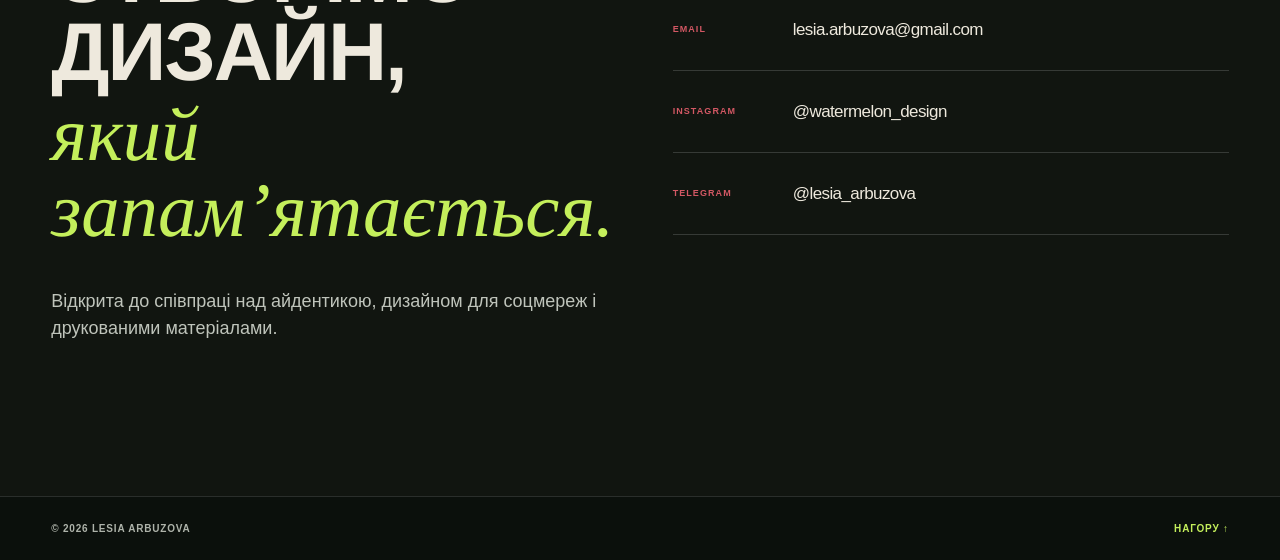
==== commit da9c5620: "fix: reduce honey mockup preview scale" ====
--- a/index.html
+++ b/index.html
@@ -32,9 +32,9 @@
       "knowsAbout": ["Brand identity", "Social media design", "Packaging design", "Print design"]
     }
   </script>
-  <link rel="stylesheet" href="styles.css?v=concept-c-v6">
+  <link rel="stylesheet" href="styles.css?v=concept-c-v7">
   <noscript><style>.reveal{opacity:1!important;transform:none!important}</style></noscript>
-  <script src="script.js?v=concept-c-v6" defer></script>
+  <script src="script.js?v=concept-c-v7" defer></script>
 </head>
 <body>
   <a class="skip-link" href="#content" data-i18n="access.skip">Перейти до змісту</a>
--- a/styles.css
+++ b/styles.css
@@ -171,7 +171,8 @@
 .applied-card .case-media { background: #d9dad3; }
 .applied-card img { aspect-ratio: 1.15; object-fit: cover; }
 .applied-card:first-child img { object-position: center; }
-.applied-card:nth-child(2) img { object-fit: cover; object-position: center; padding: 0; }
+.applied-card:nth-child(2) .case-media { background: #050908; }
+.applied-card:nth-child(2) img { object-fit: contain; object-position: center; padding: clamp(18px, 1.5vw, 26px) clamp(24px, 2.1vw, 36px); background: #050908; }
 .applied-card:nth-child(3) img { object-position: center; }
 .applied-card > div { padding: 24px; }
 .applied-card h3 { margin: 10px 0 0; font-size: 18px; font-weight: 500; }
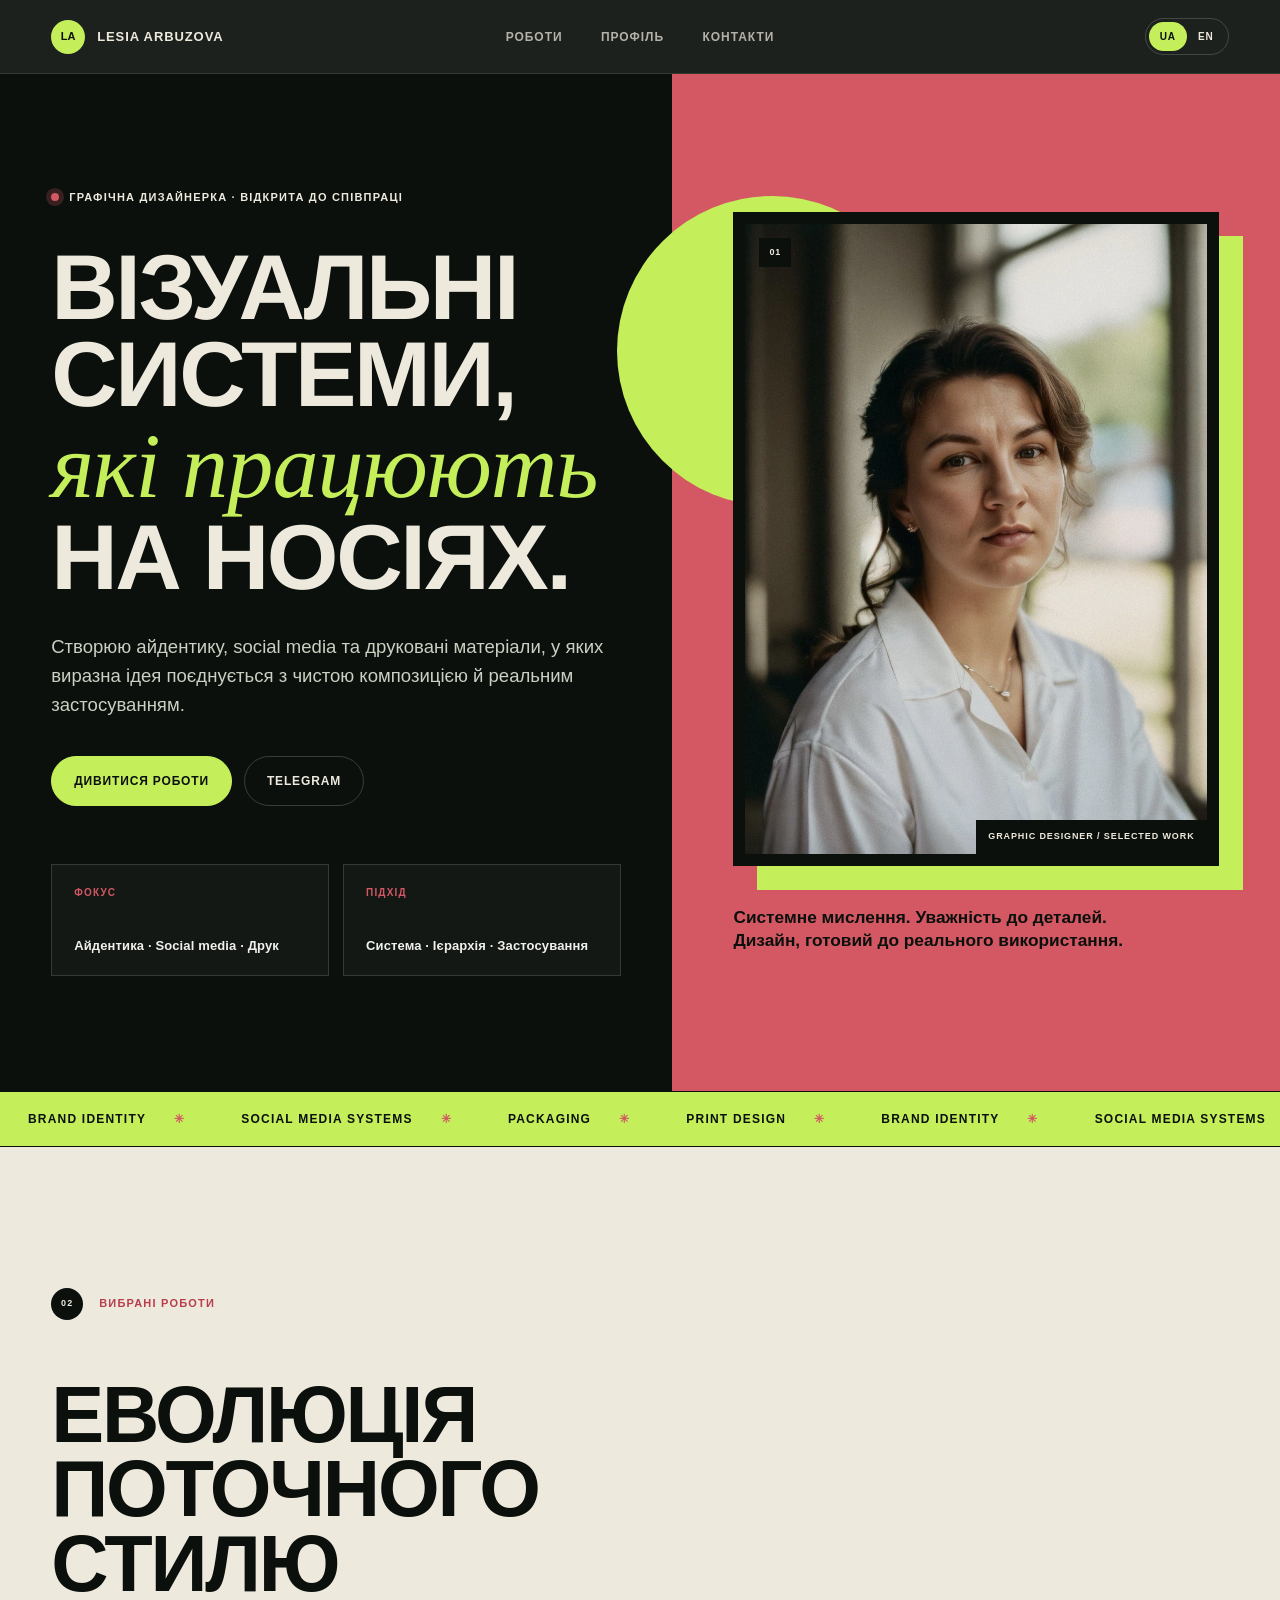
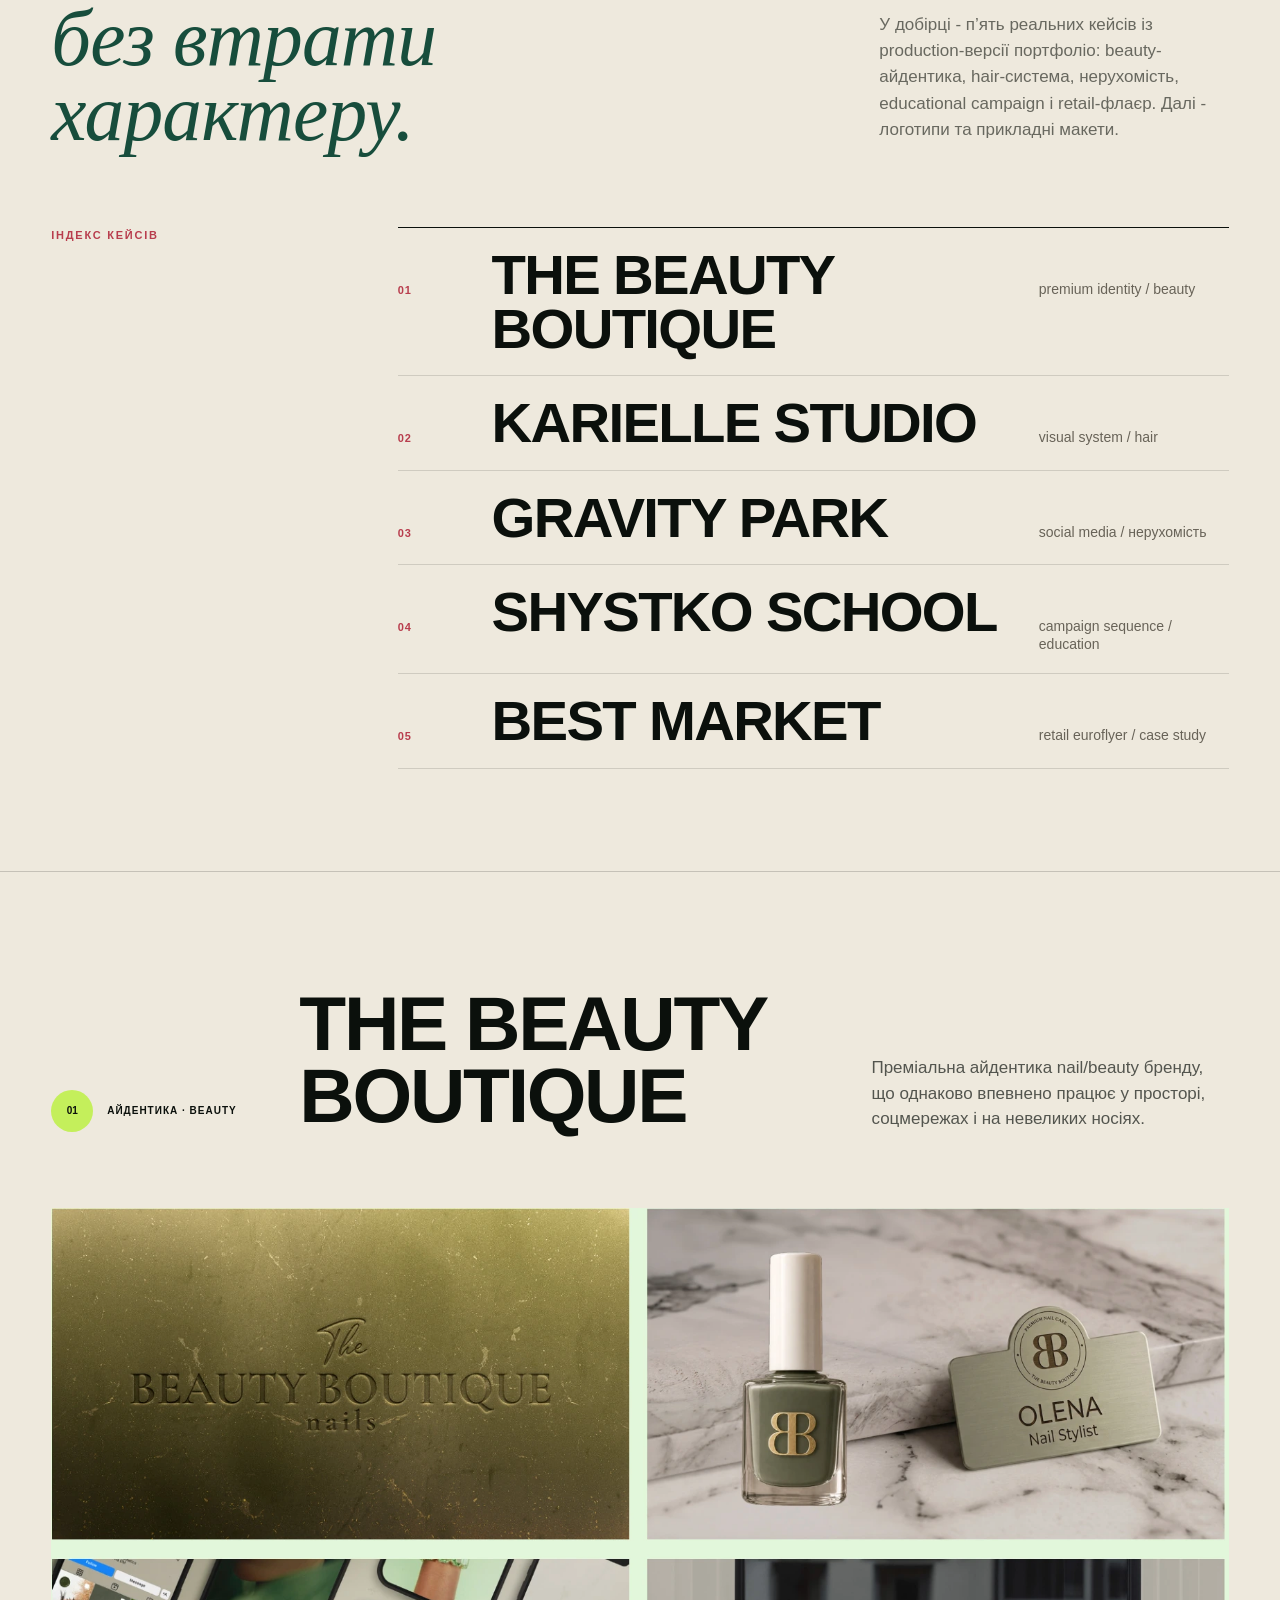
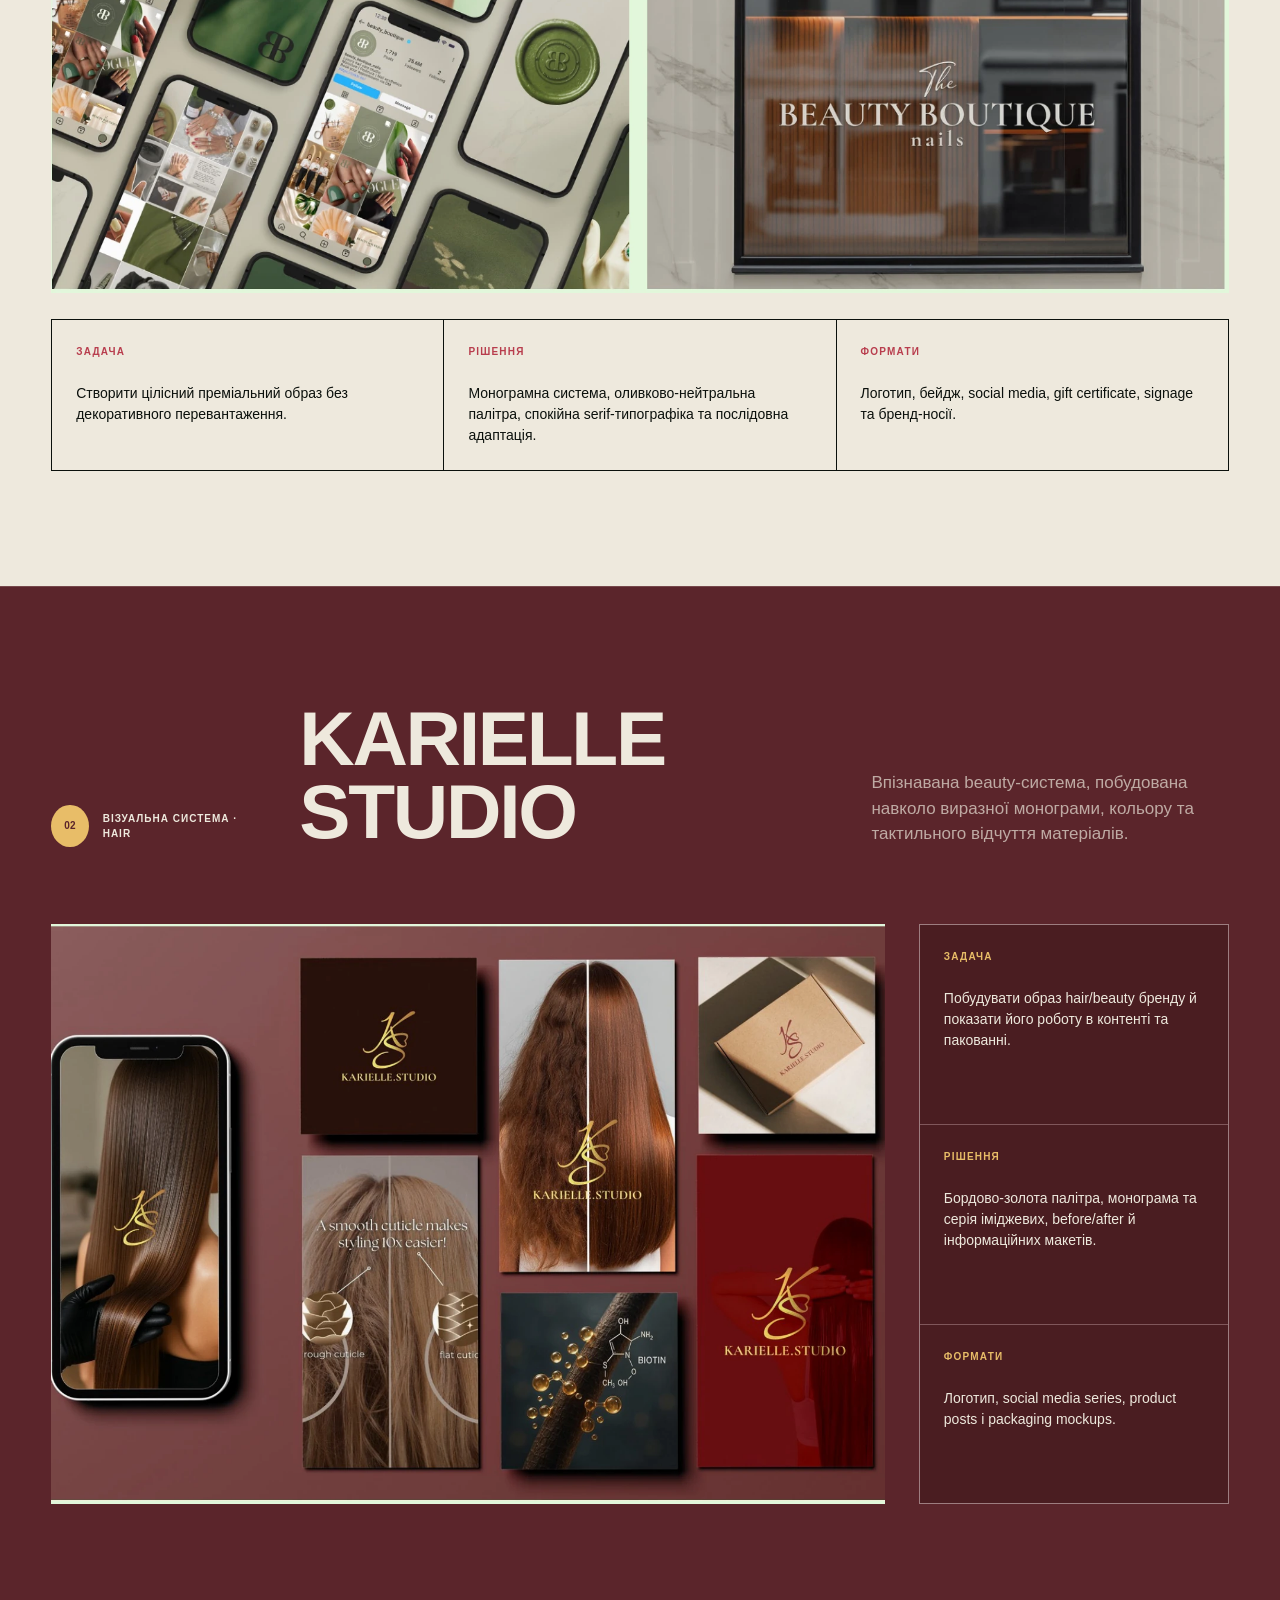
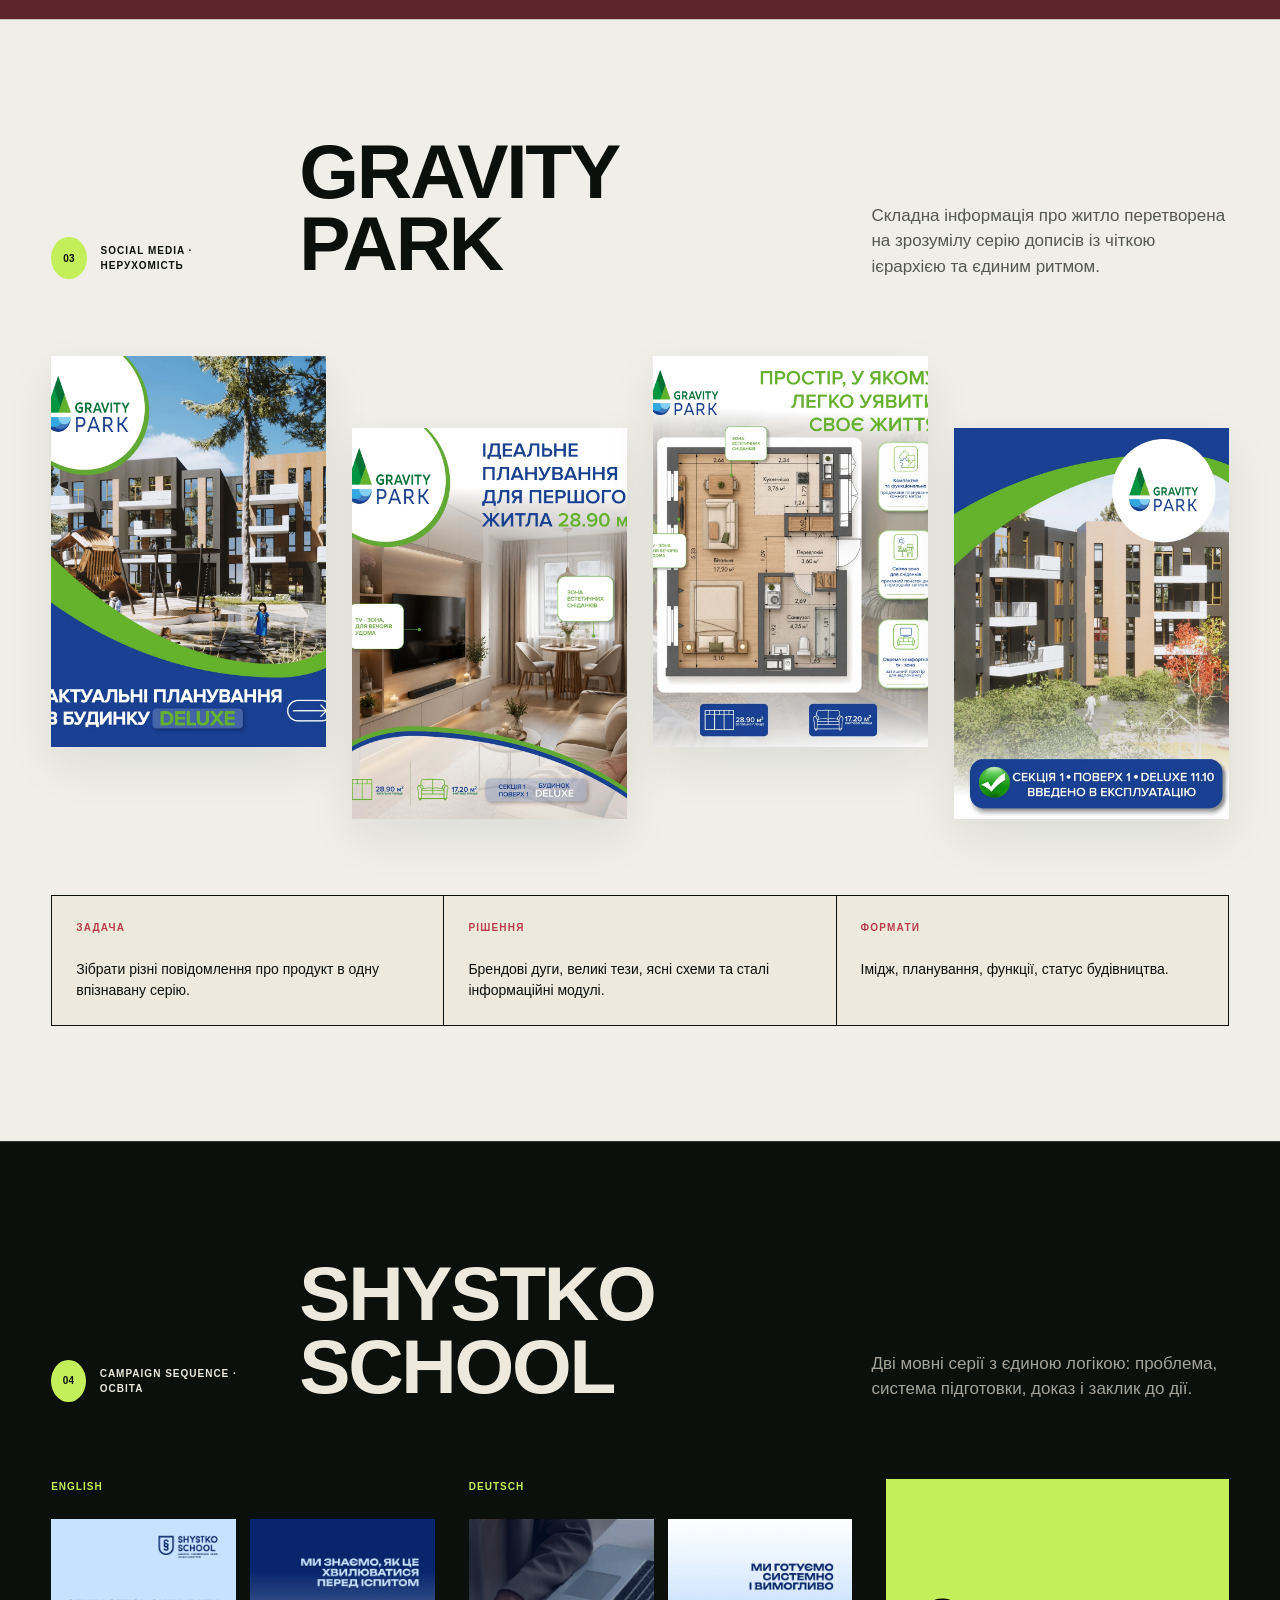
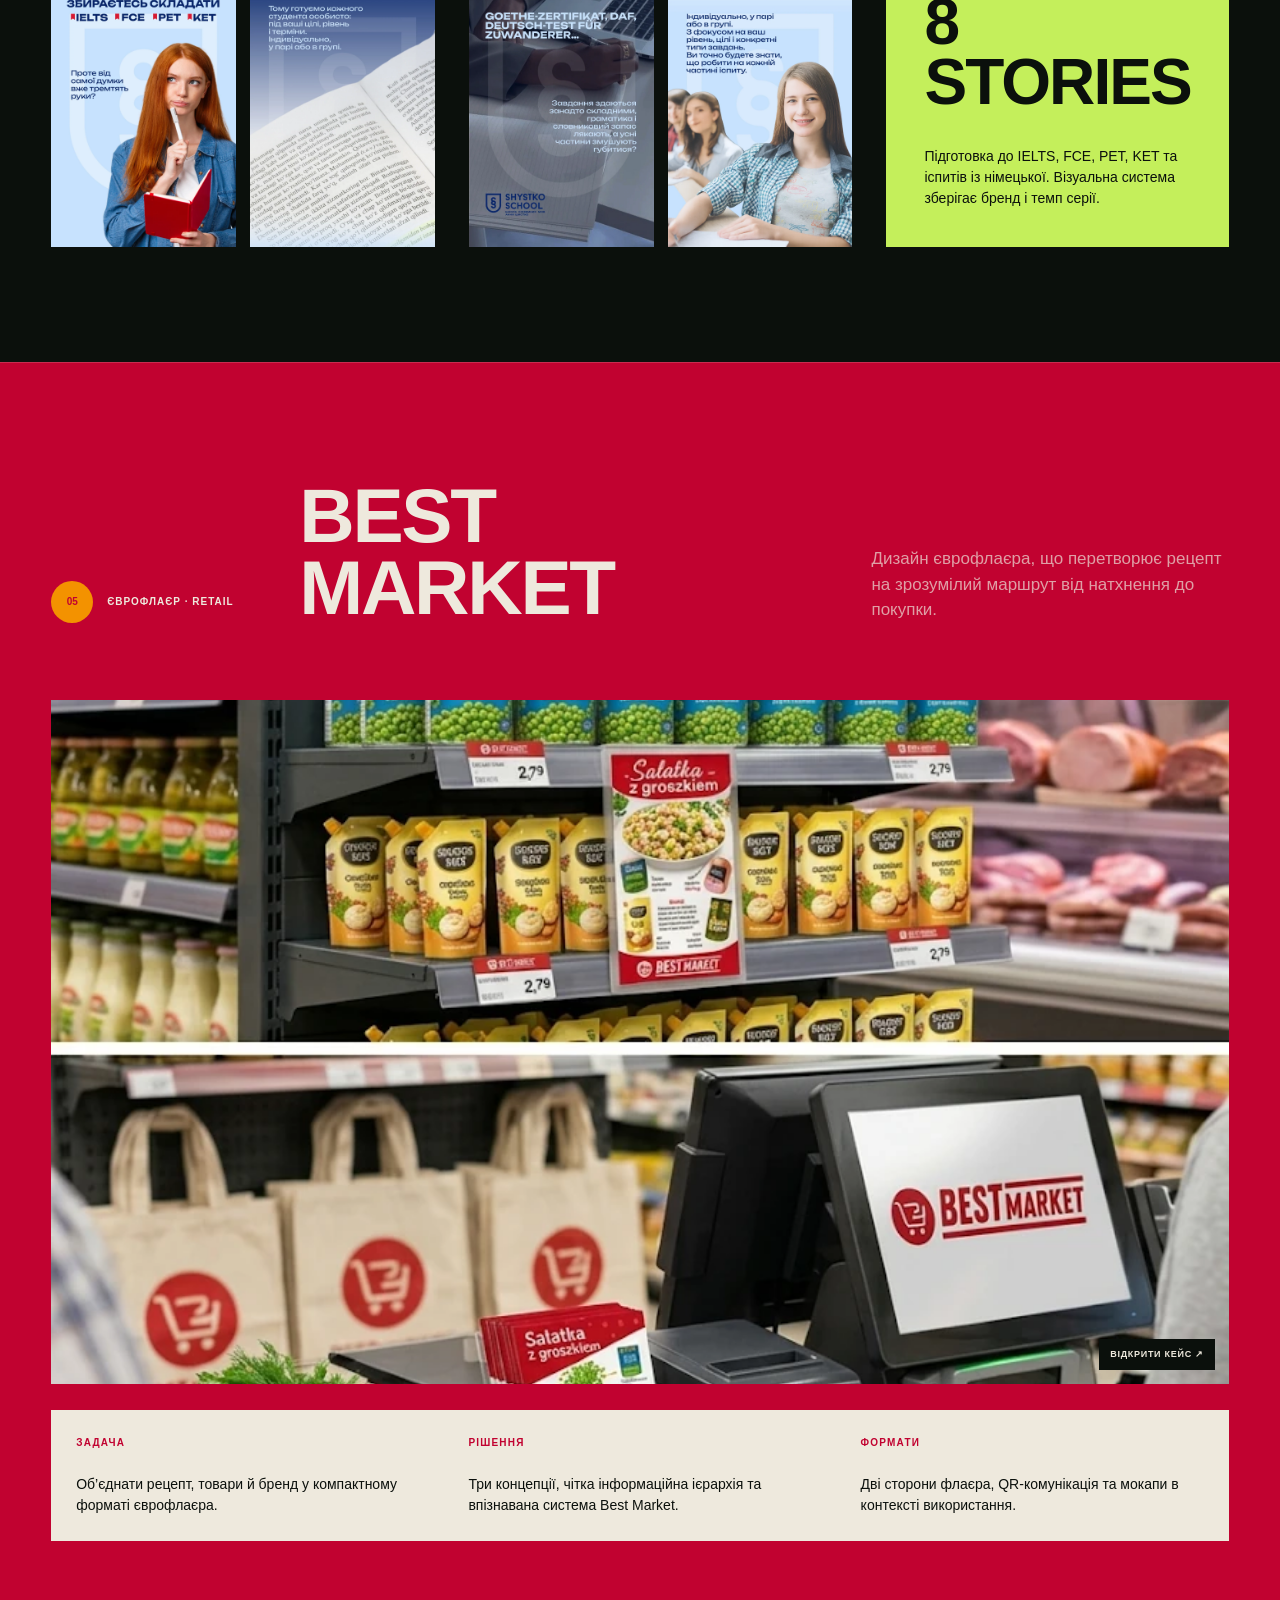
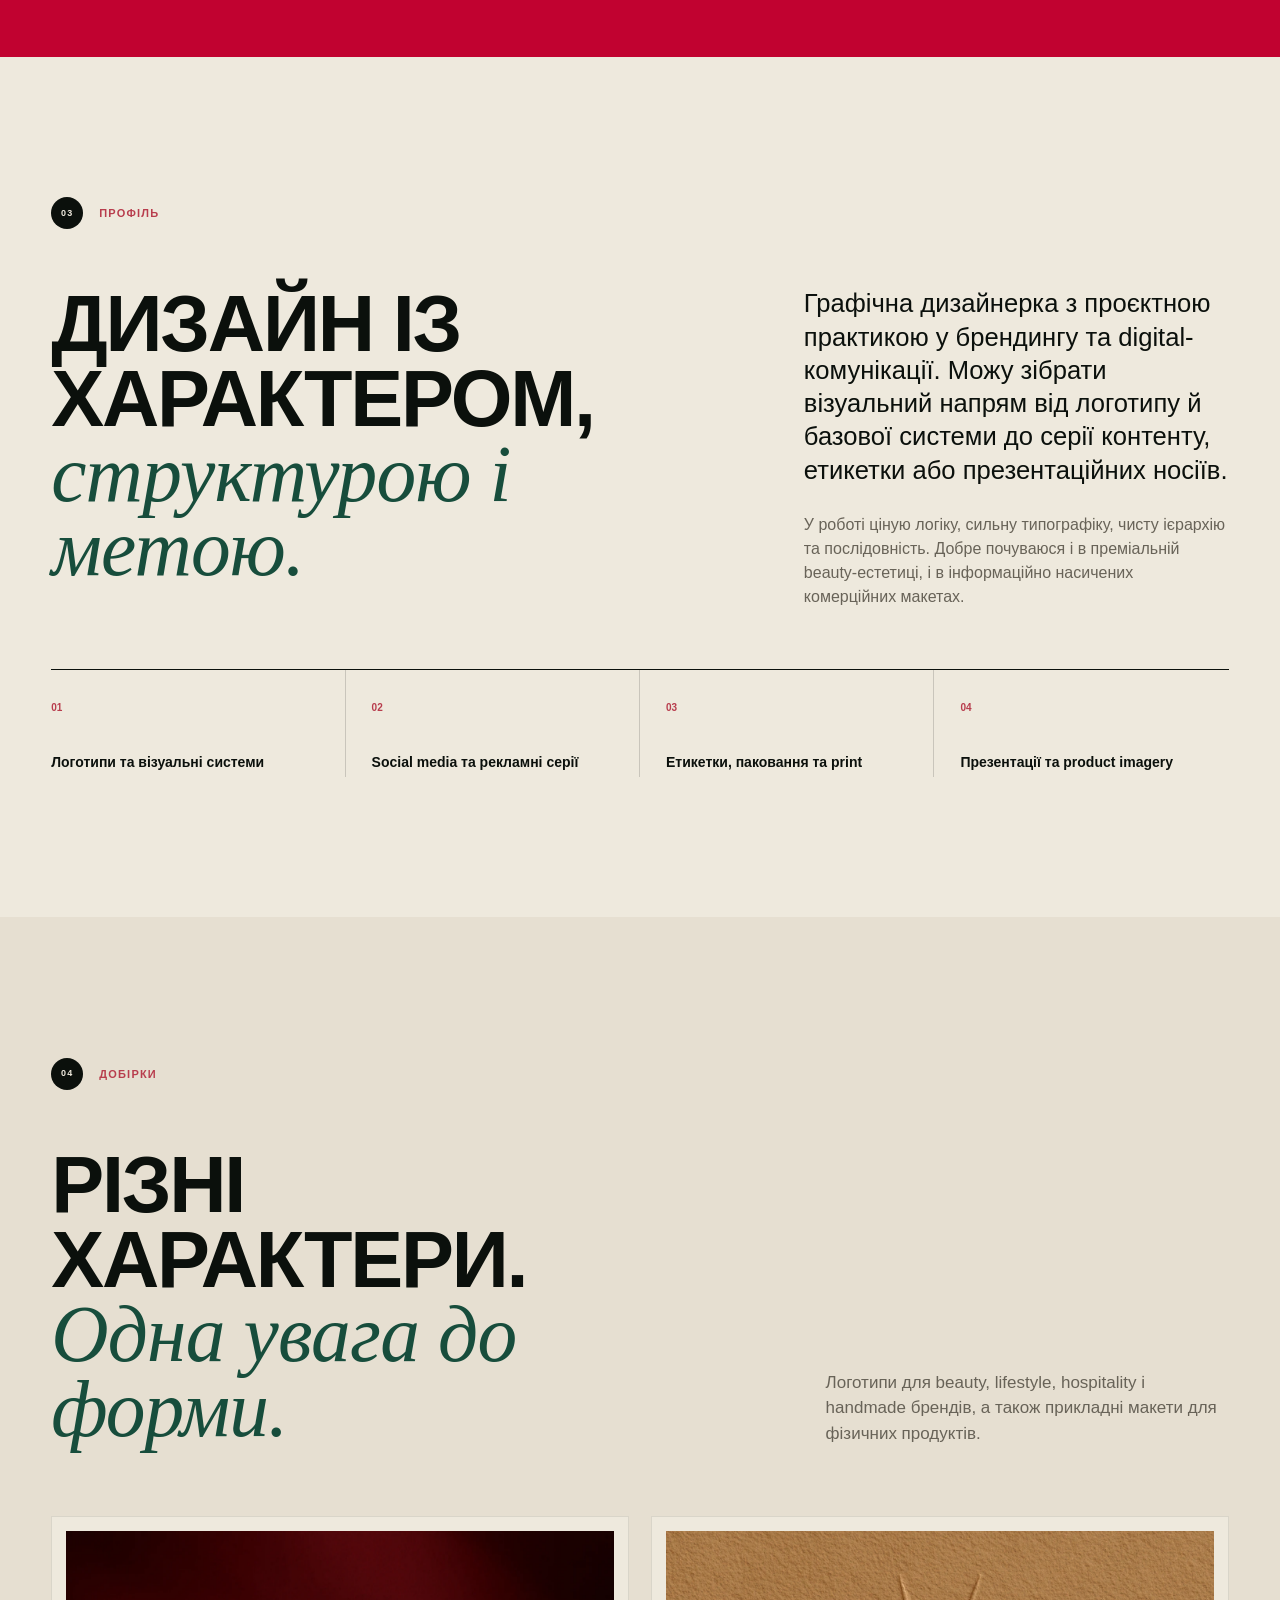
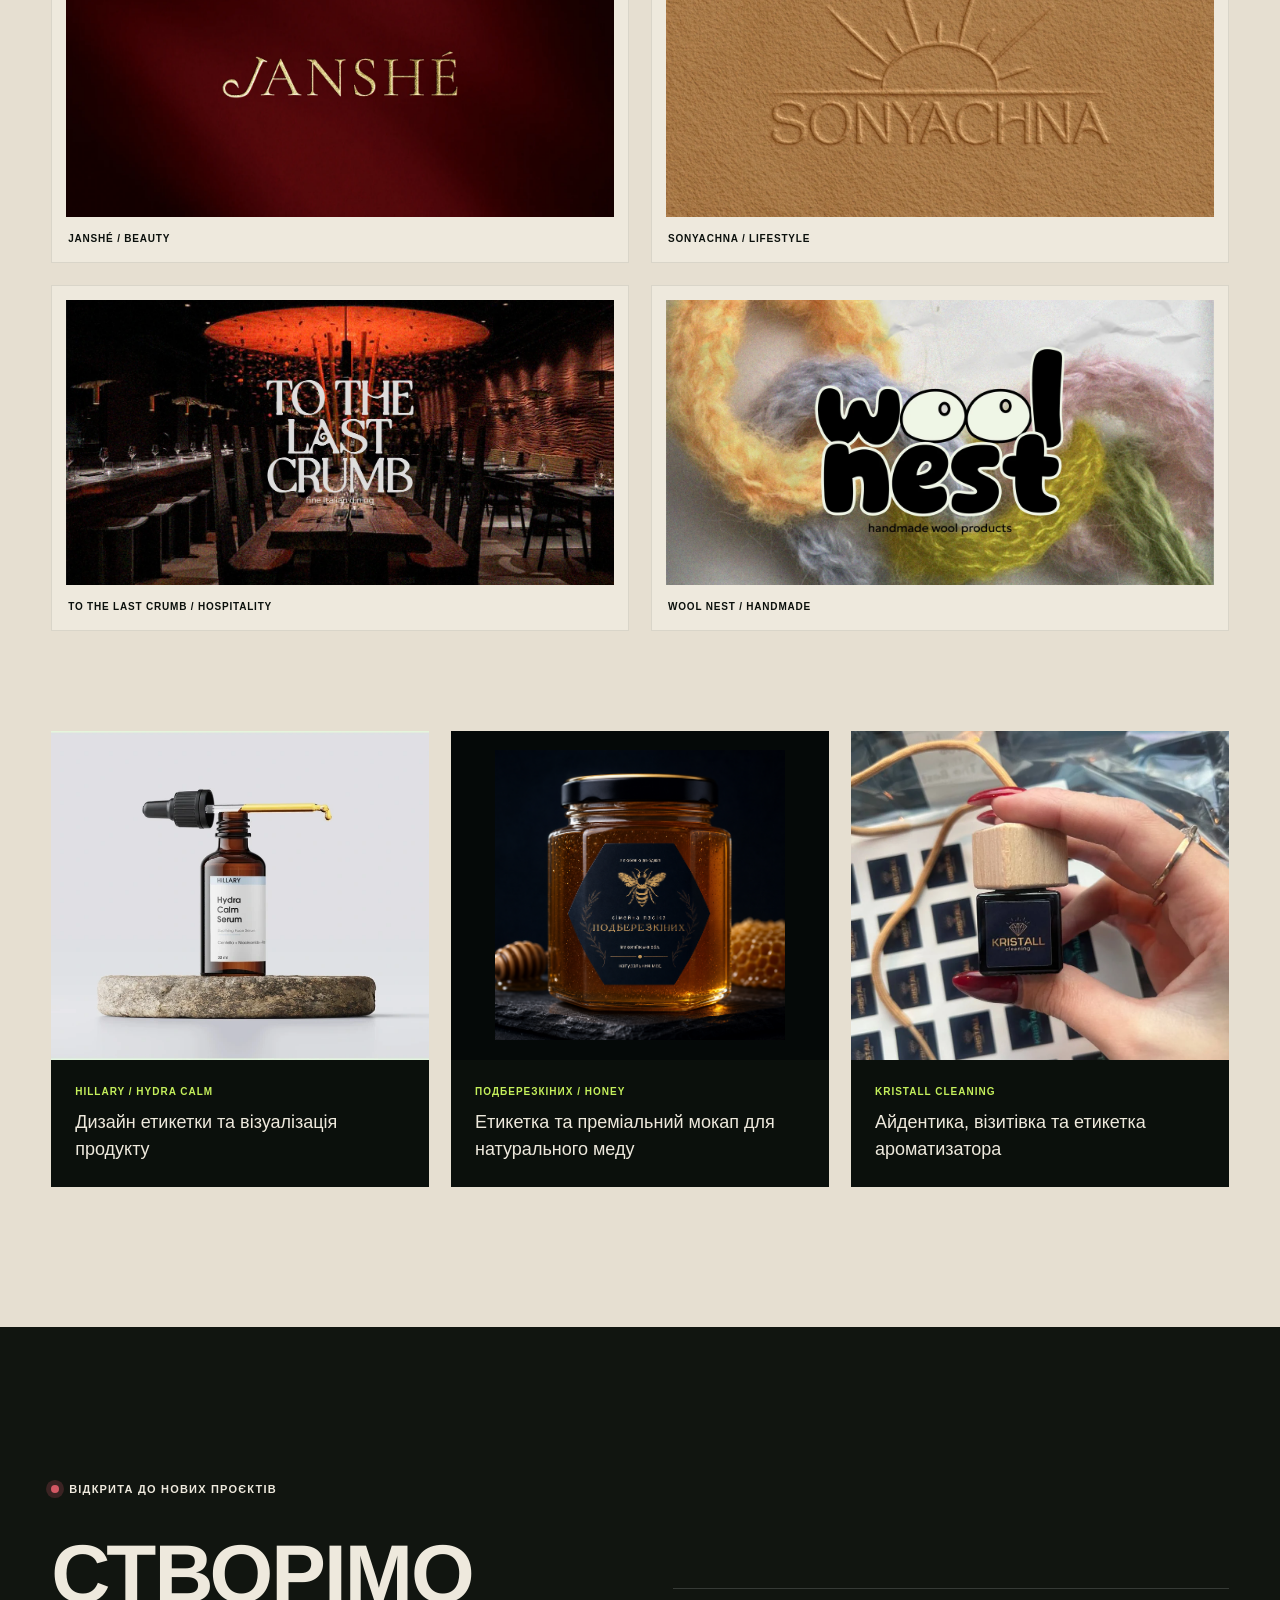
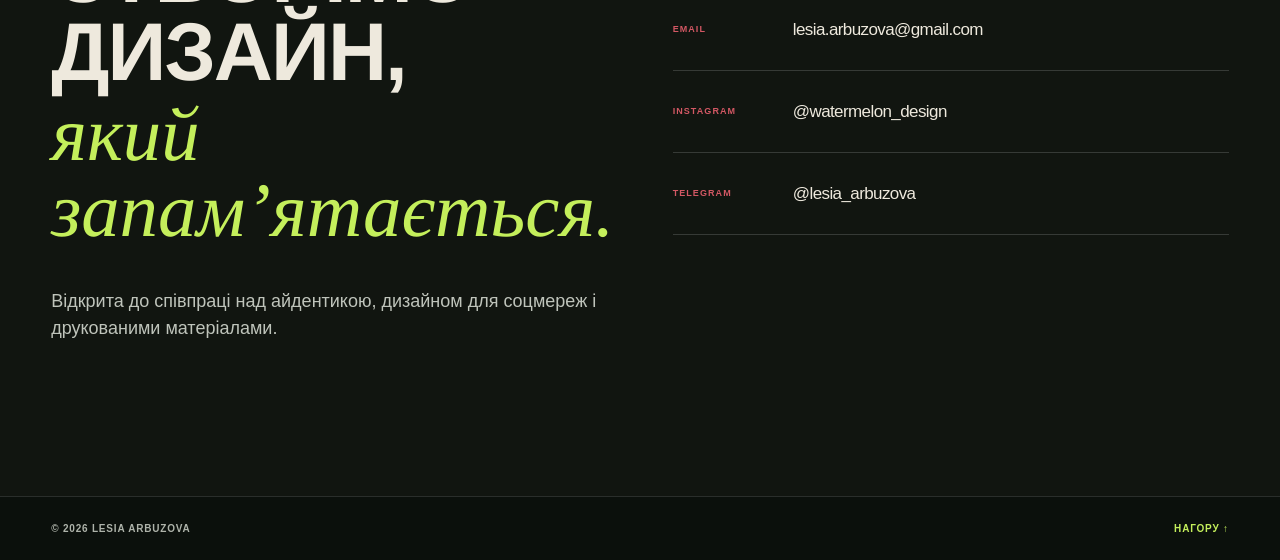
==== commit 45130be7: "fix: replace AI-style long dashes" ====
--- a/index.html
+++ b/index.html
@@ -8,17 +8,17 @@
   <link rel="canonical" href="https://lesia-arbuzova.github.io/watermelon-design-portfolio/">
   <meta property="og:type" content="website">
   <meta property="og:locale" content="uk_UA">
-  <meta property="og:title" content="Lesia Arbuzova — Graphic Designer">
+  <meta property="og:title" content="Lesia Arbuzova - Graphic Designer">
   <meta property="og:description" content="Портфоліо графічної дизайнерки Лесі Арбузової: айдентика, social media, паковання та друкований дизайн.">
   <meta property="og:url" content="https://lesia-arbuzova.github.io/watermelon-design-portfolio/">
   <meta property="og:image" content="https://lesia-arbuzova.github.io/watermelon-design-portfolio/assets/beauty-system.webp">
   <meta property="og:image:width" content="1703">
   <meta property="og:image:height" content="988">
   <meta name="twitter:card" content="summary_large_image">
-  <meta name="twitter:title" content="Lesia Arbuzova — Graphic Designer">
+  <meta name="twitter:title" content="Lesia Arbuzova - Graphic Designer">
   <meta name="twitter:description" content="Портфоліо графічної дизайнерки Лесі Арбузової: айдентика, social media, паковання та друкований дизайн.">
   <meta name="twitter:image" content="https://lesia-arbuzova.github.io/watermelon-design-portfolio/assets/beauty-system.webp">
-  <title>Lesia Arbuzova — Graphic Designer</title>
+  <title>Lesia Arbuzova - Graphic Designer</title>
   <script>document.documentElement.classList.replace("no-js", "js");</script>
   <script type="application/ld+json">
     {
@@ -32,9 +32,9 @@
       "knowsAbout": ["Brand identity", "Social media design", "Packaging design", "Print design"]
     }
   </script>
-  <link rel="stylesheet" href="styles.css?v=concept-c-v7">
+  <link rel="stylesheet" href="styles.css?v=concept-c-v8">
   <noscript><style>.reveal{opacity:1!important;transform:none!important}</style></noscript>
-  <script src="script.js?v=concept-c-v7" defer></script>
+  <script src="script.js?v=concept-c-v8" defer></script>
 </head>
 <body>
   <a class="skip-link" href="#content" data-i18n="access.skip">Перейти до змісту</a>
@@ -93,7 +93,7 @@
       <div class="section-kicker reveal"><span>02</span><span data-i18n="work.kicker">Вибрані роботи</span></div>
       <div class="work-heading reveal">
         <h2 class="section-title" data-i18n-html="work.title">Еволюція поточного стилю<br><em>без втрати характеру.</em></h2>
-        <p data-i18n="work.intro">У добірці — п’ять реальних кейсів із production-версії портфоліо: beauty-айдентика, hair-система, нерухомість, educational campaign і retail-флаєр. Далі — логотипи та прикладні макети.</p>
+        <p data-i18n="work.intro">У добірці - п’ять реальних кейсів із production-версії портфоліо: beauty-айдентика, hair-система, нерухомість, educational campaign і retail-флаєр. Далі - логотипи та прикладні макети.</p>
       </div>
     </section>
 
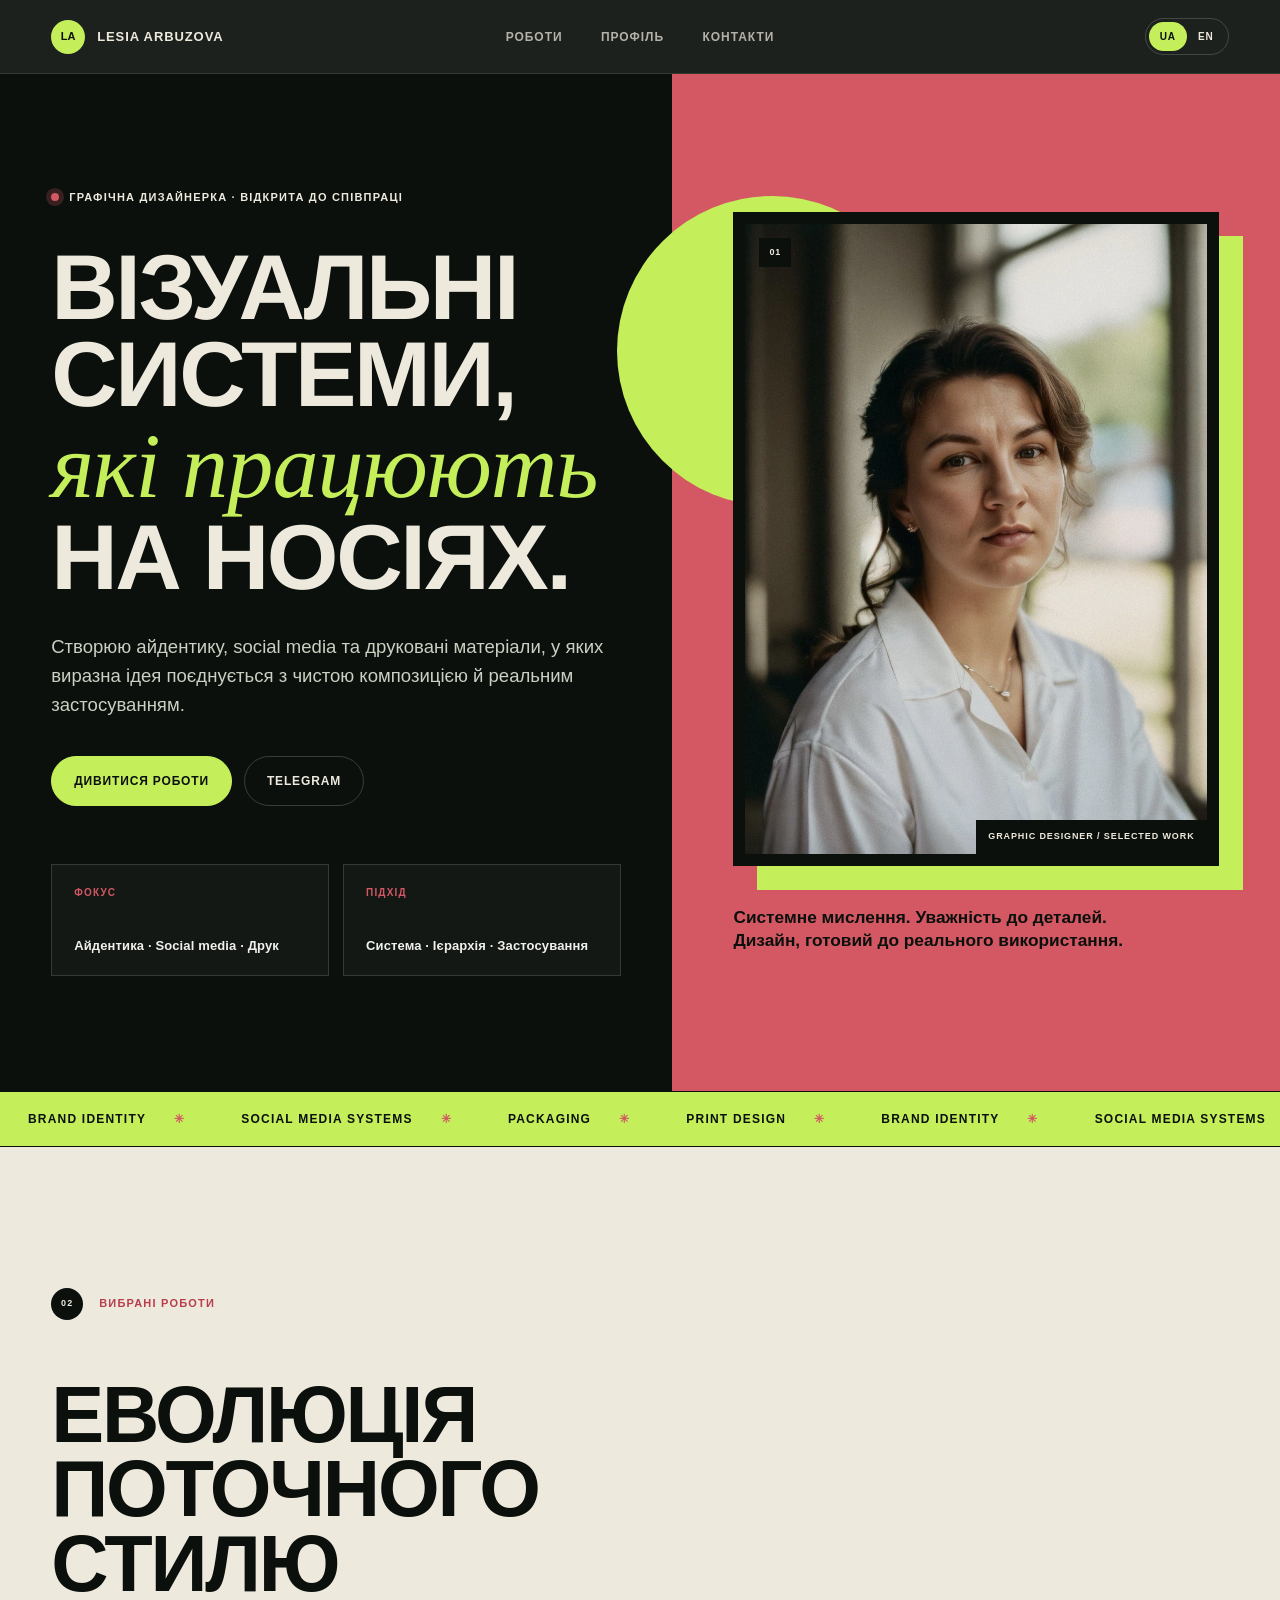
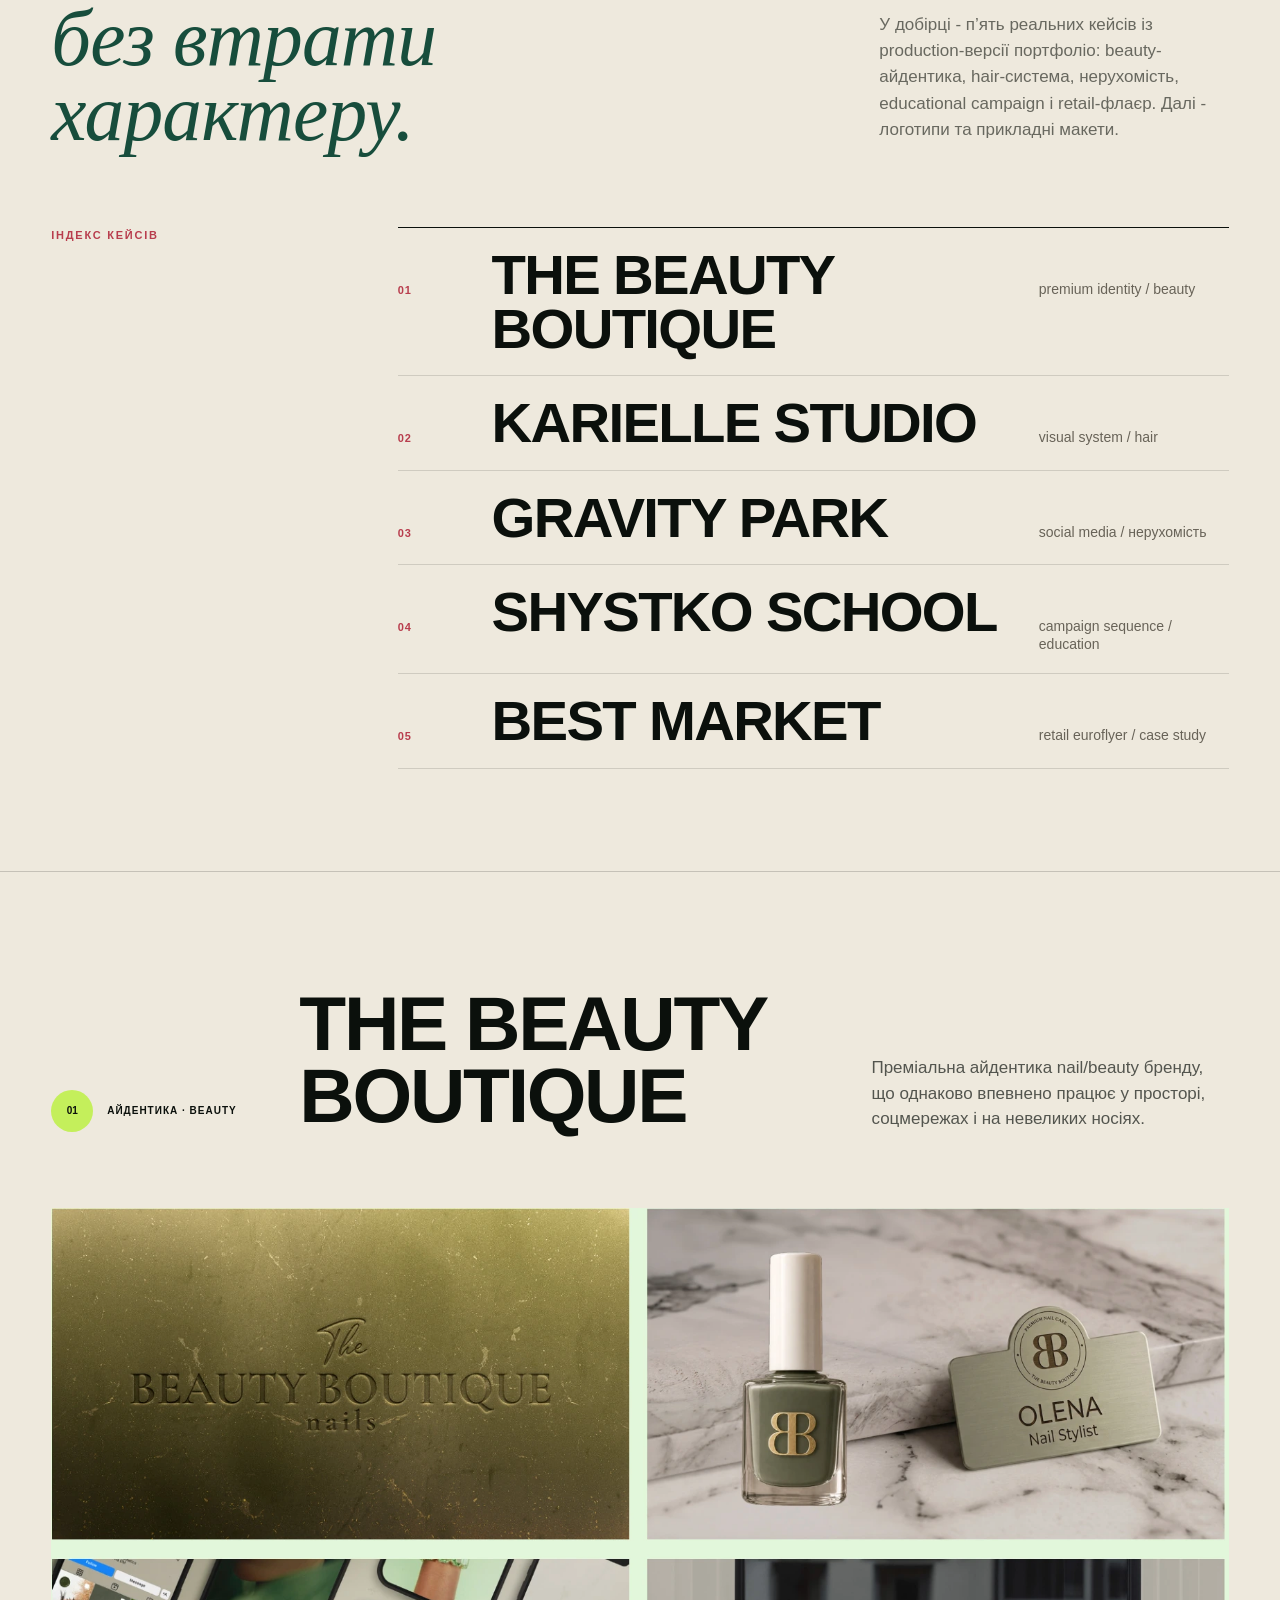
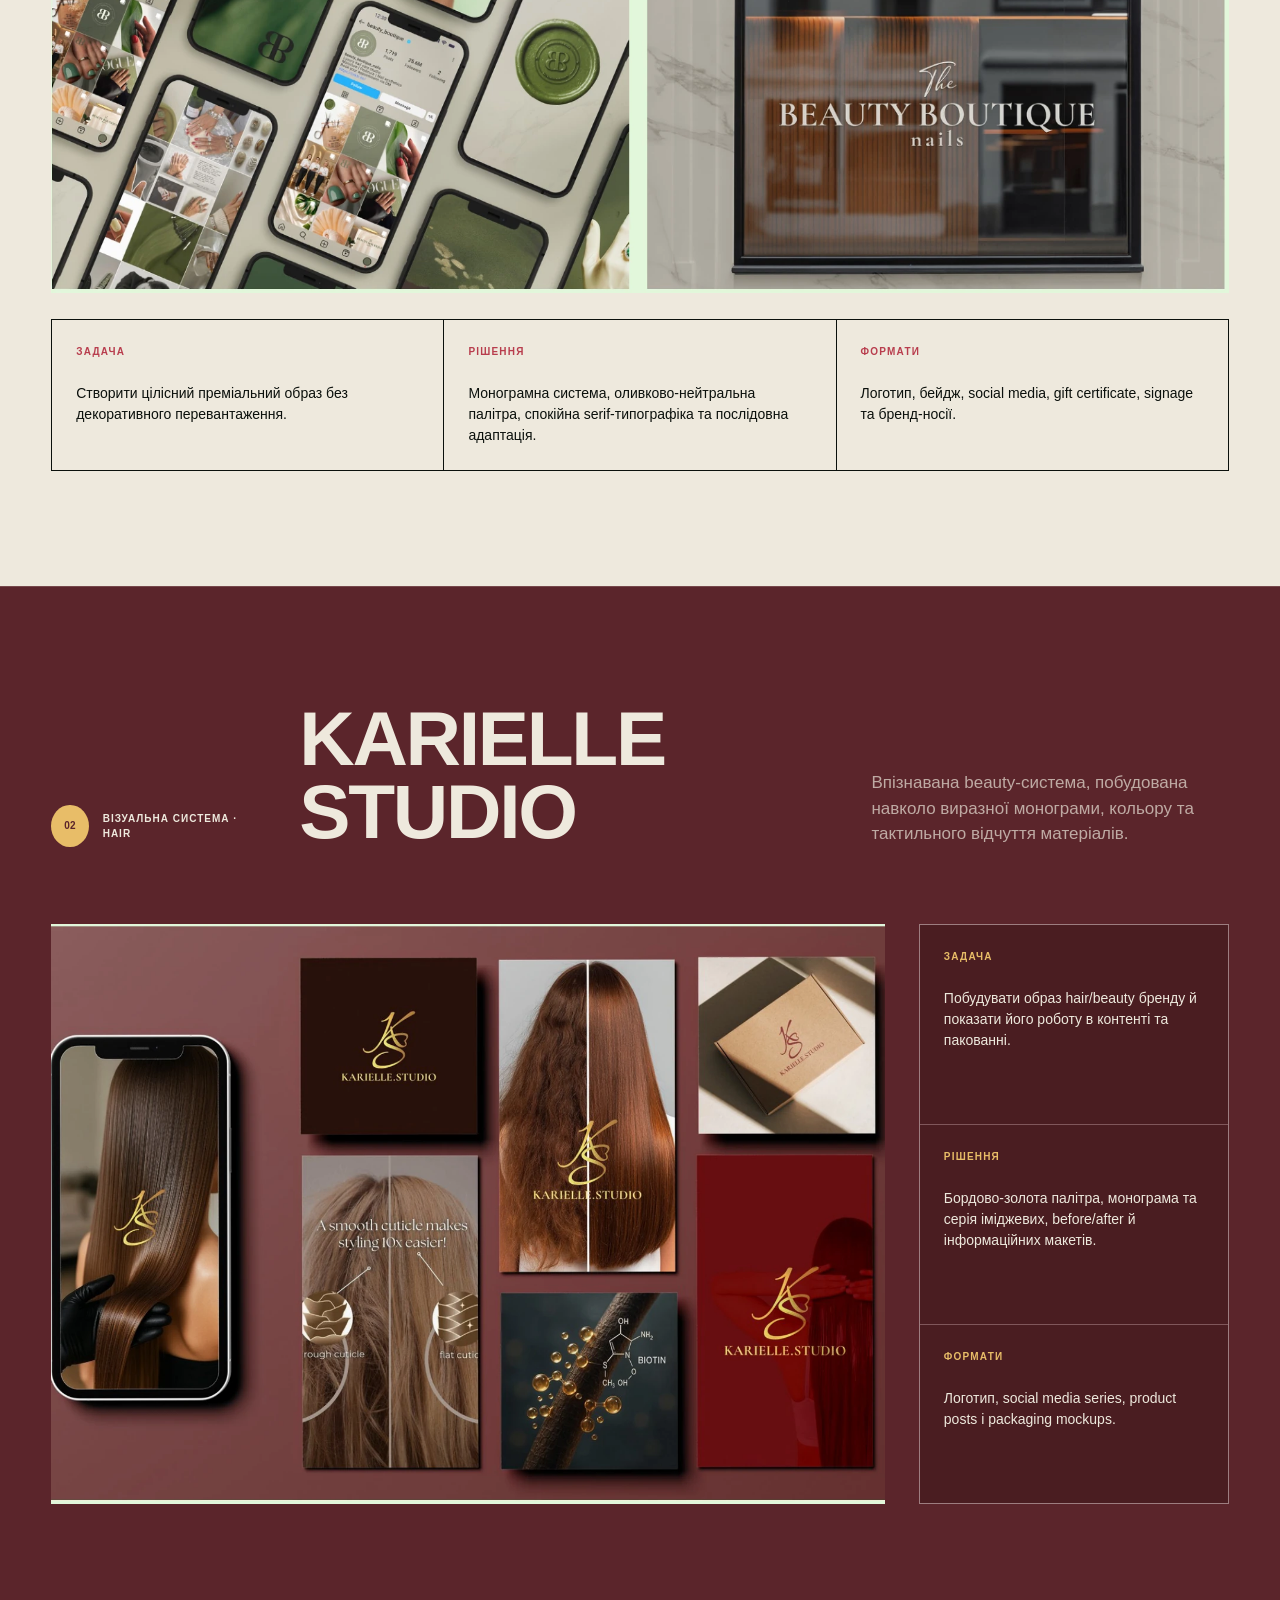
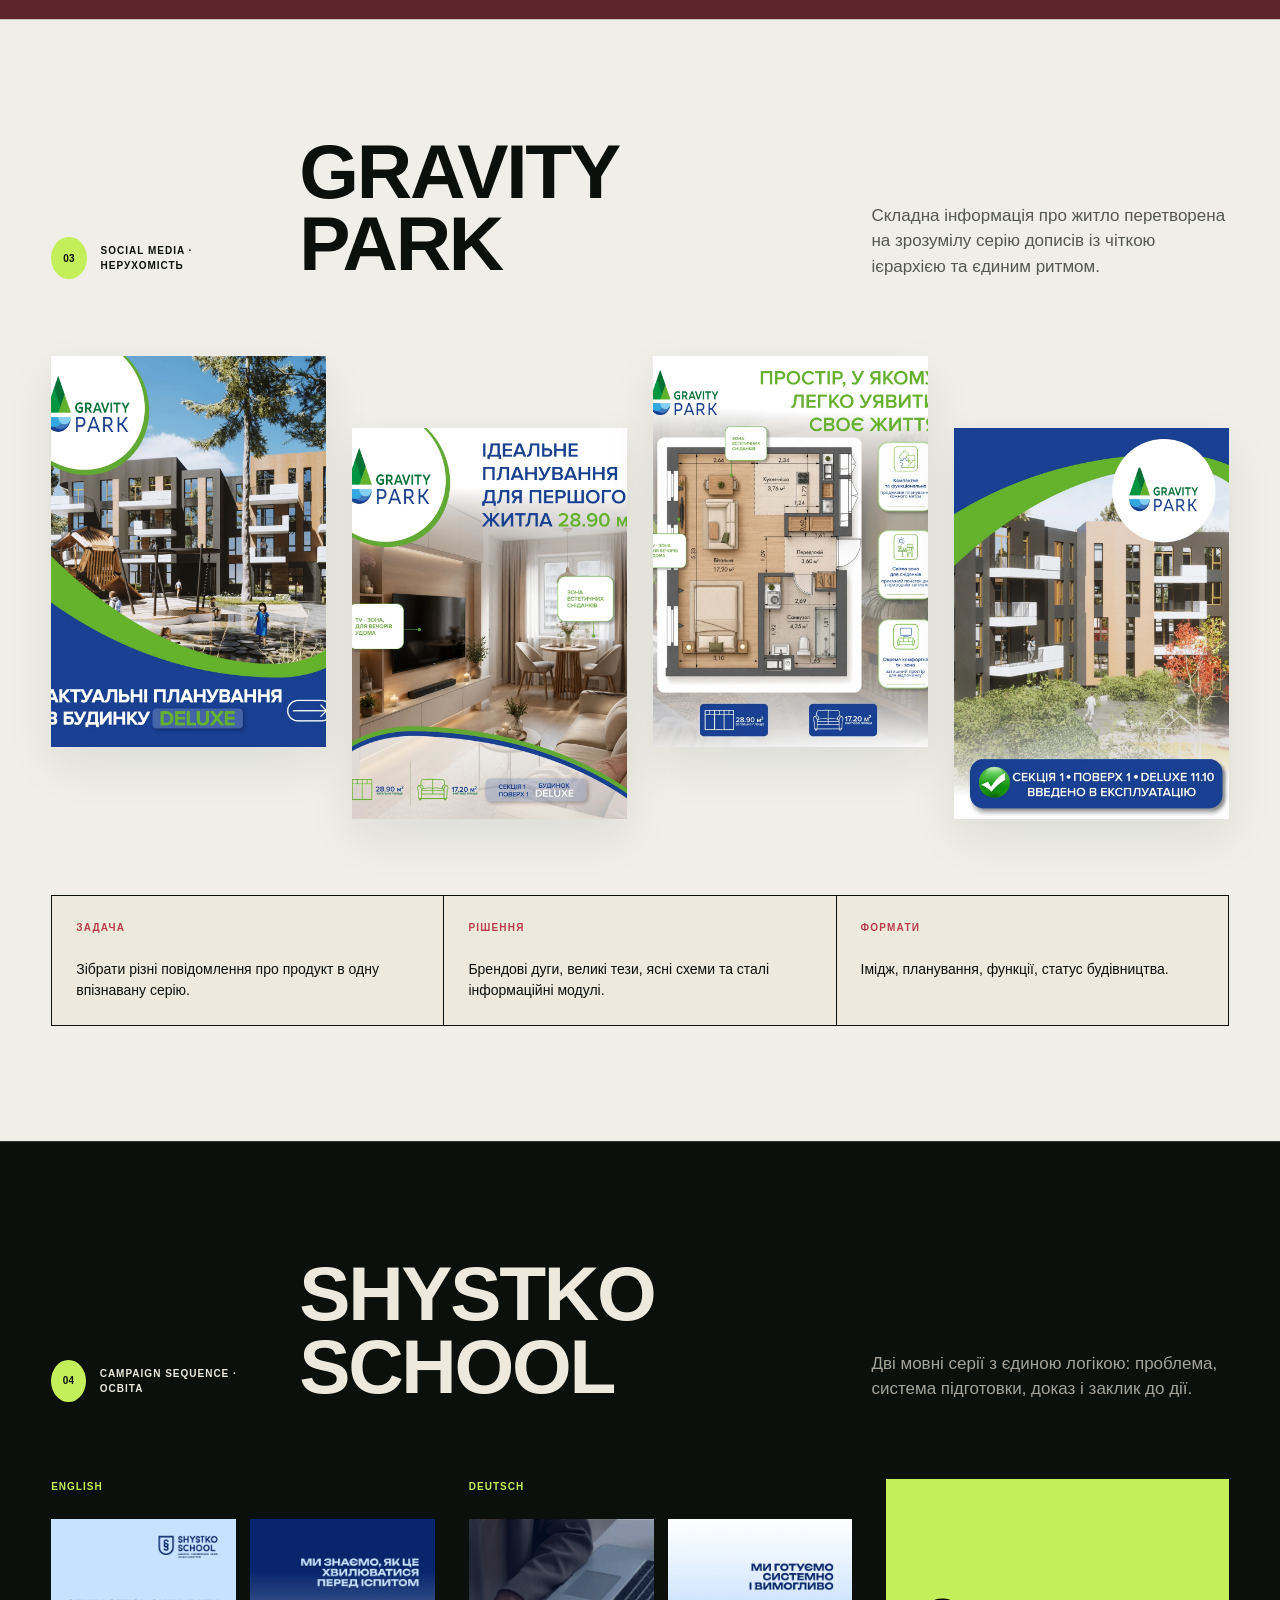
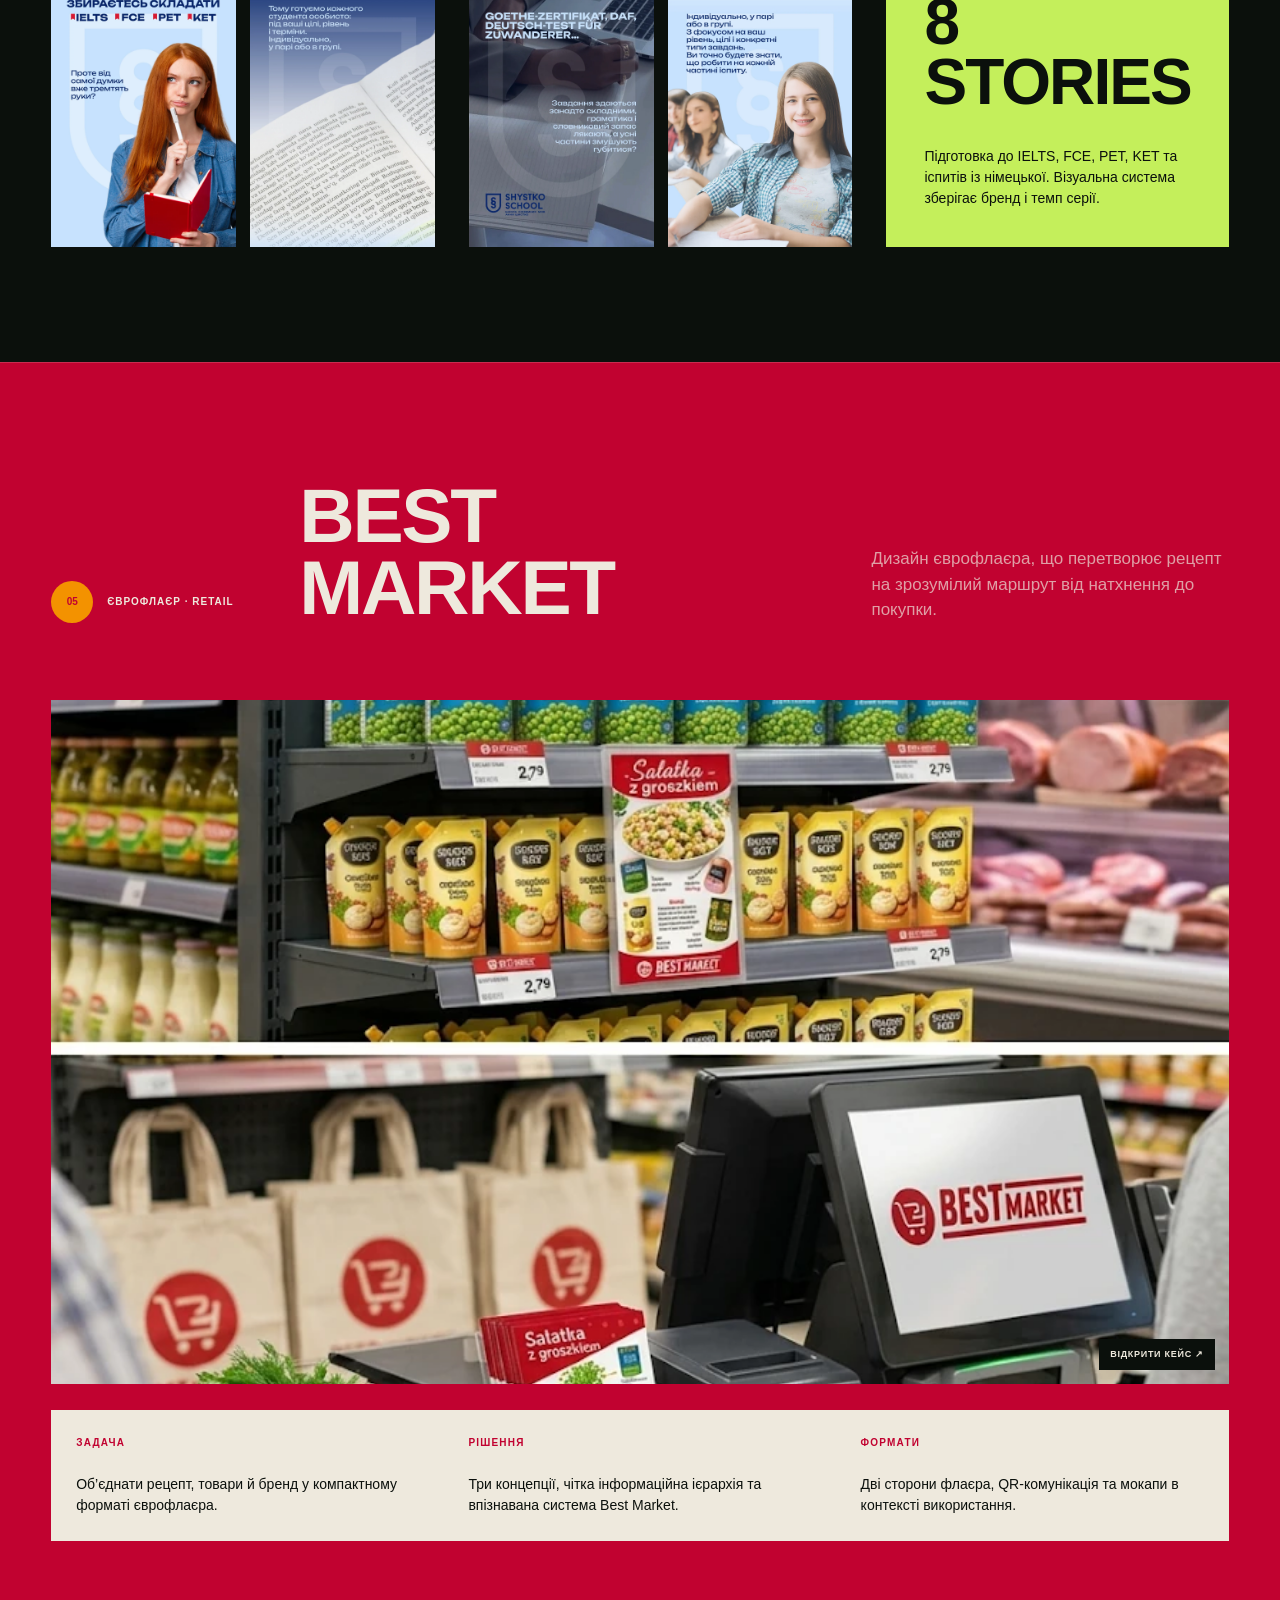
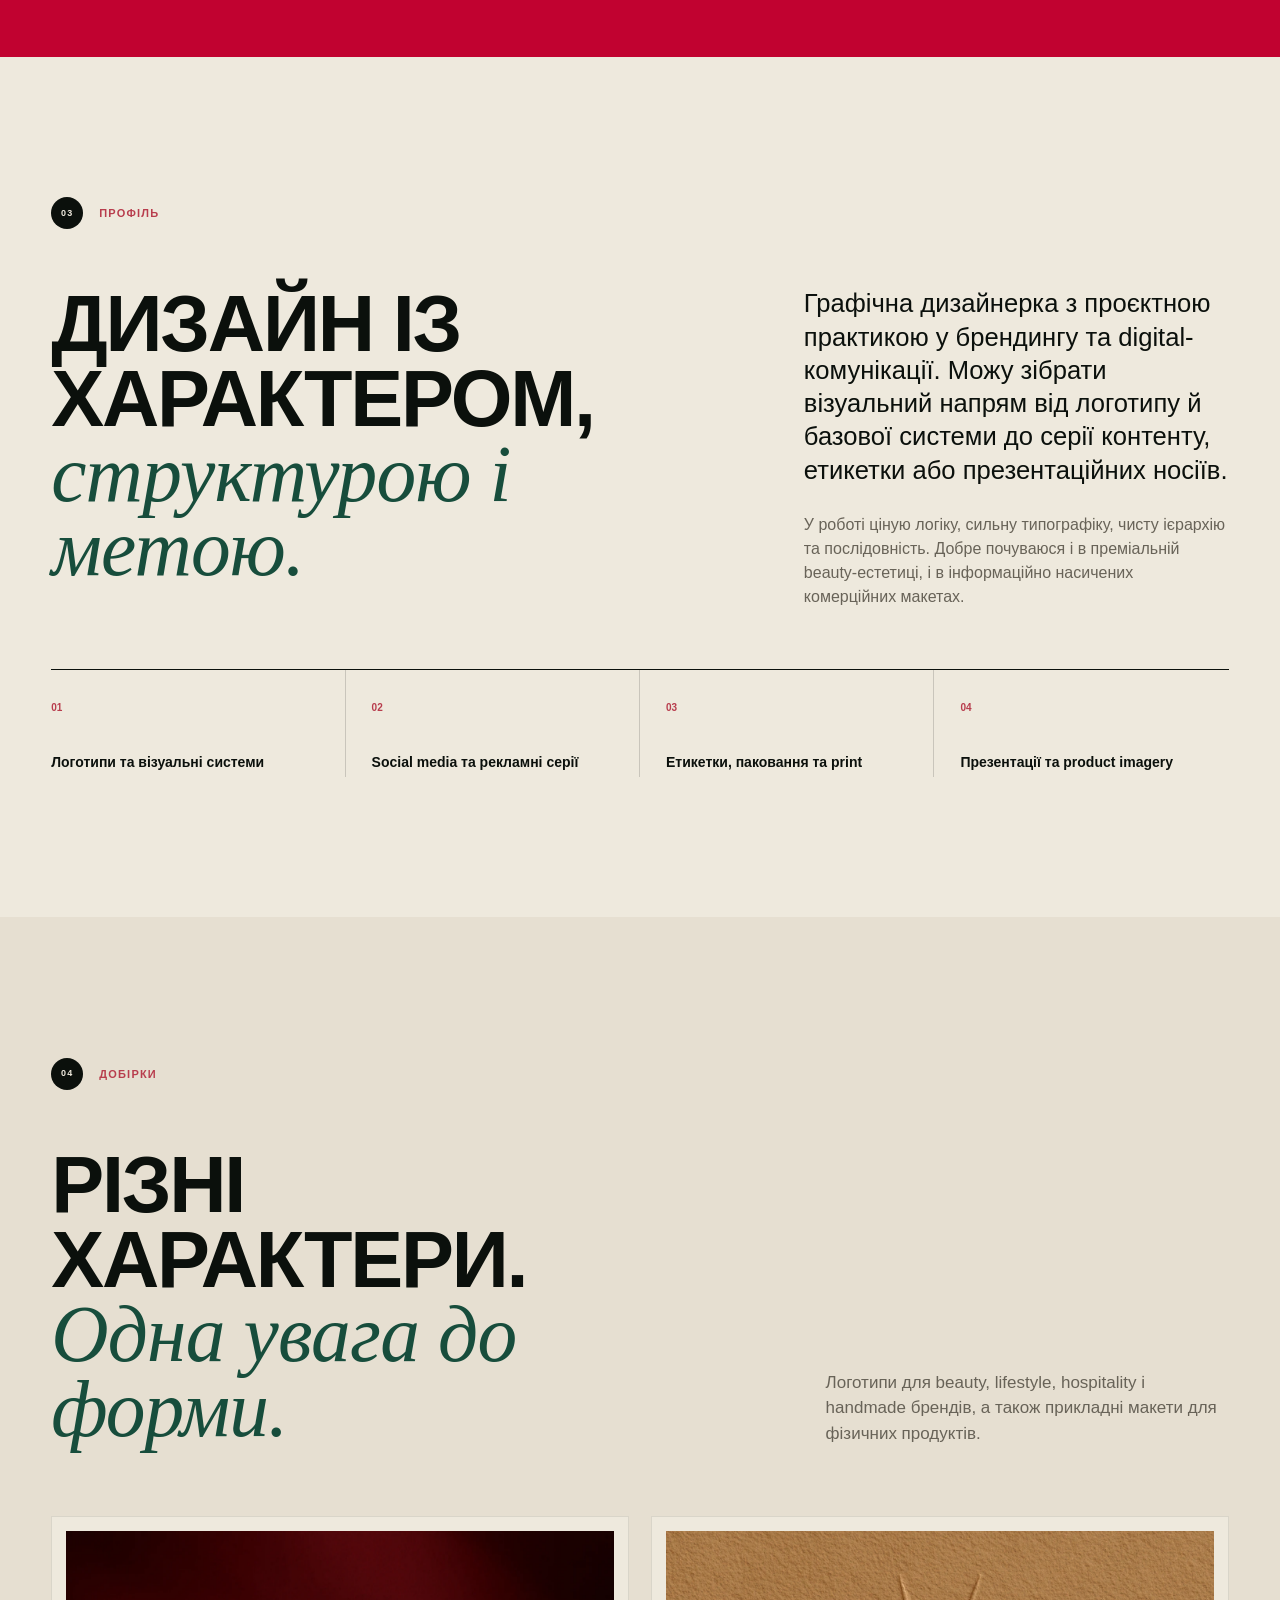
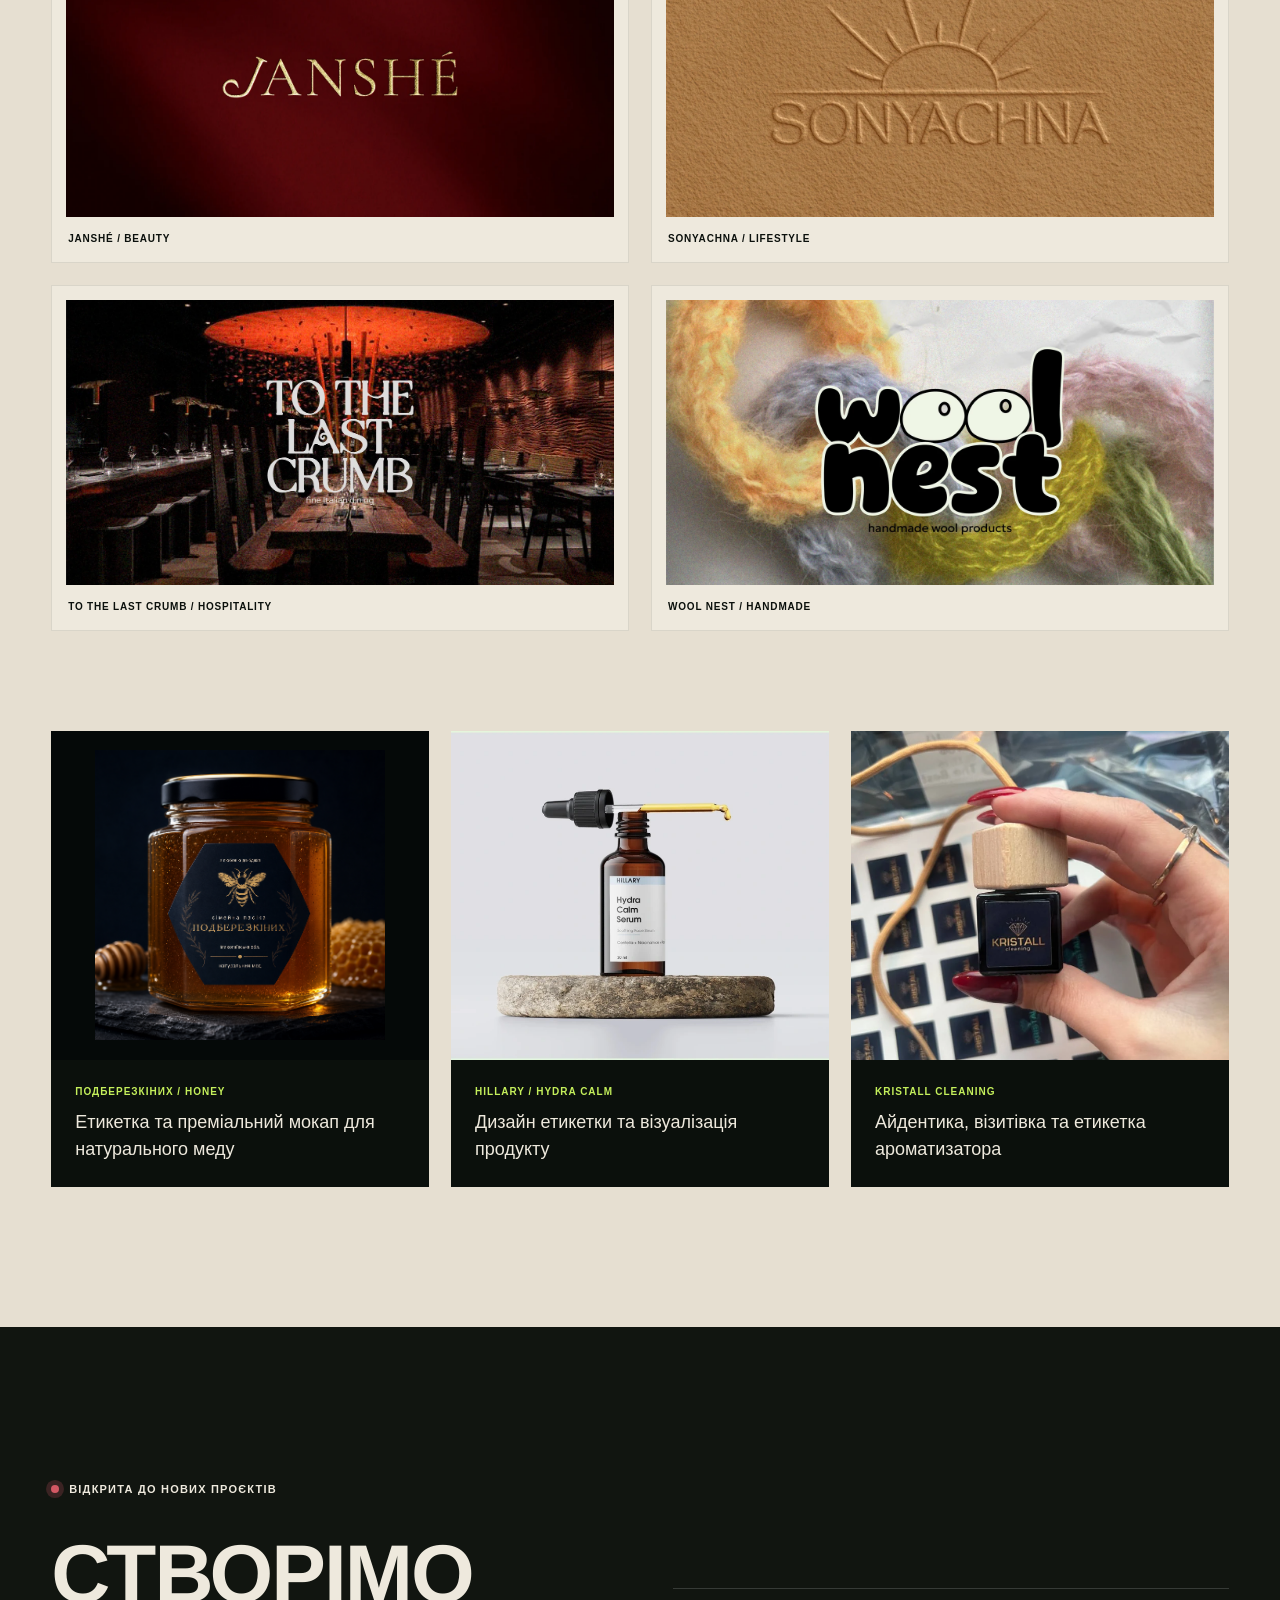
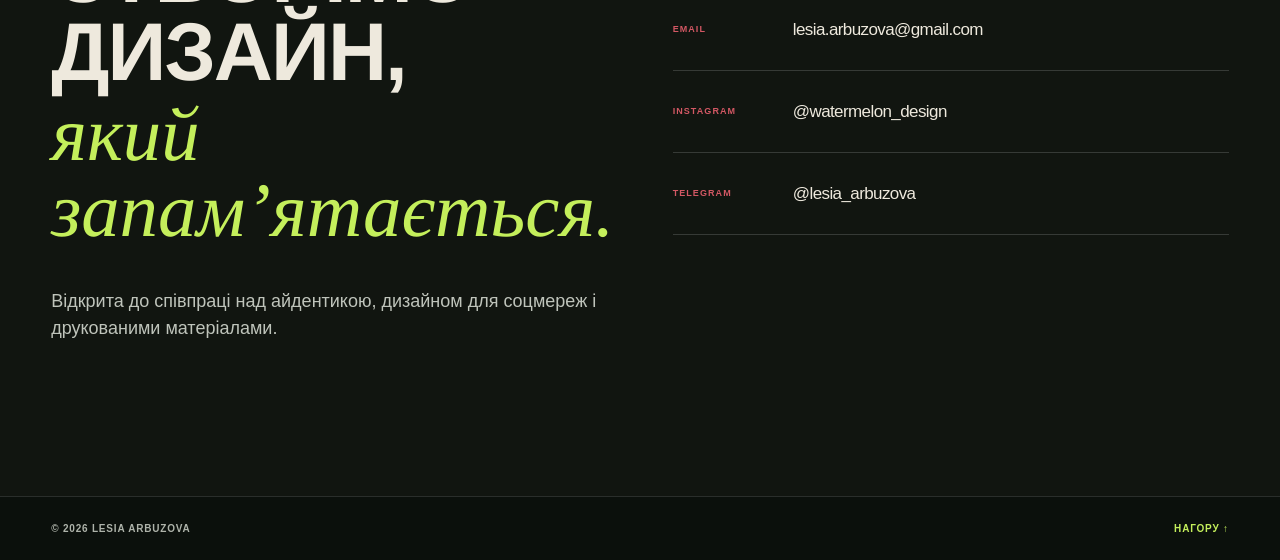
==== commit d464a89c: "fix: swap honey and hillary cards" ====
--- a/index.html
+++ b/index.html
@@ -32,9 +32,9 @@
       "knowsAbout": ["Brand identity", "Social media design", "Packaging design", "Print design"]
     }
   </script>
-  <link rel="stylesheet" href="styles.css?v=concept-c-v8">
+  <link rel="stylesheet" href="styles.css?v=concept-c-v9">
   <noscript><style>.reveal{opacity:1!important;transform:none!important}</style></noscript>
-  <script src="script.js?v=concept-c-v8" defer></script>
+  <script src="script.js?v=concept-c-v9" defer></script>
 </head>
 <body>
   <a class="skip-link" href="#content" data-i18n="access.skip">Перейти до змісту</a>
@@ -223,8 +223,8 @@
         <button class="case-media logo-card" type="button" data-lightbox><img src="assets/logo-wool.webp" alt="Логотип Wool Nest" loading="lazy"><span>Wool Nest / Handmade</span></button>
       </div>
       <div class="applied-grid reveal">
+        <article class="applied-card applied-card--honey"><button class="case-media" type="button" data-lightbox data-gallery="assets/bdzhilka-honey-mockup.png|assets/bdzhilka-label-render.png"><img src="assets/bdzhilka-honey-mockup.png" alt="Мокап етикетки натурального меду Подберезкіних" data-alt-key="alt.bdzhilka" loading="lazy"><span class="view-label" data-i18n="access.view">Переглянути</span></button><div><p class="case-type">Подберезкіних / Honey</p><h3 data-i18n="applied.bdzhilka">Етикетка та преміальний мокап для натурального меду</h3></div></article>
         <article class="applied-card"><button class="case-media" type="button" data-lightbox data-gallery="assets/hillary-01.webp|assets/hillary-02.webp"><img src="assets/hillary-preview.webp" alt="Два варіанти мокапу сироватки Hillary Hydra Calm" data-alt-key="alt.hillary" loading="lazy"><span class="view-label" data-i18n="access.view">Переглянути</span></button><div><p class="case-type">Hillary / Hydra Calm</p><h3 data-i18n="applied.hillary">Дизайн етикетки та візуалізація продукту</h3></div></article>
-        <article class="applied-card"><button class="case-media" type="button" data-lightbox data-gallery="assets/bdzhilka-honey-mockup.png|assets/bdzhilka-label-render.png"><img src="assets/bdzhilka-honey-mockup.png" alt="Мокап етикетки натурального меду Подберезкіних" data-alt-key="alt.bdzhilka" loading="lazy"><span class="view-label" data-i18n="access.view">Переглянути</span></button><div><p class="case-type">Подберезкіних / Honey</p><h3 data-i18n="applied.bdzhilka">Етикетка та преміальний мокап для натурального меду</h3></div></article>
         <article class="applied-card"><button class="case-media" type="button" data-lightbox><img src="assets/kristall-photo.webp" alt="Ароматизатор KRISTALL Cleaning" data-alt-key="alt.kristall" loading="lazy"><span class="view-label" data-i18n="access.view">Переглянути</span></button><div><p class="case-type">KRISTALL Cleaning</p><h3 data-i18n="applied.kristall">Айдентика, візитівка та етикетка ароматизатора</h3></div></article>
       </div>
     </section>
--- a/styles.css
+++ b/styles.css
@@ -171,8 +171,8 @@
 .applied-card .case-media { background: #d9dad3; }
 .applied-card img { aspect-ratio: 1.15; object-fit: cover; }
 .applied-card:first-child img { object-position: center; }
-.applied-card:nth-child(2) .case-media { background: #050908; }
-.applied-card:nth-child(2) img { object-fit: contain; object-position: center; padding: clamp(18px, 1.5vw, 26px) clamp(24px, 2.1vw, 36px); background: #050908; }
+.applied-card--honey .case-media { background: #050908; }
+.applied-card--honey img { object-fit: contain; object-position: center; padding: clamp(18px, 1.5vw, 26px) clamp(24px, 2.1vw, 36px); background: #050908; }
 .applied-card:nth-child(3) img { object-position: center; }
 .applied-card > div { padding: 24px; }
 .applied-card h3 { margin: 10px 0 0; font-size: 18px; font-weight: 500; }
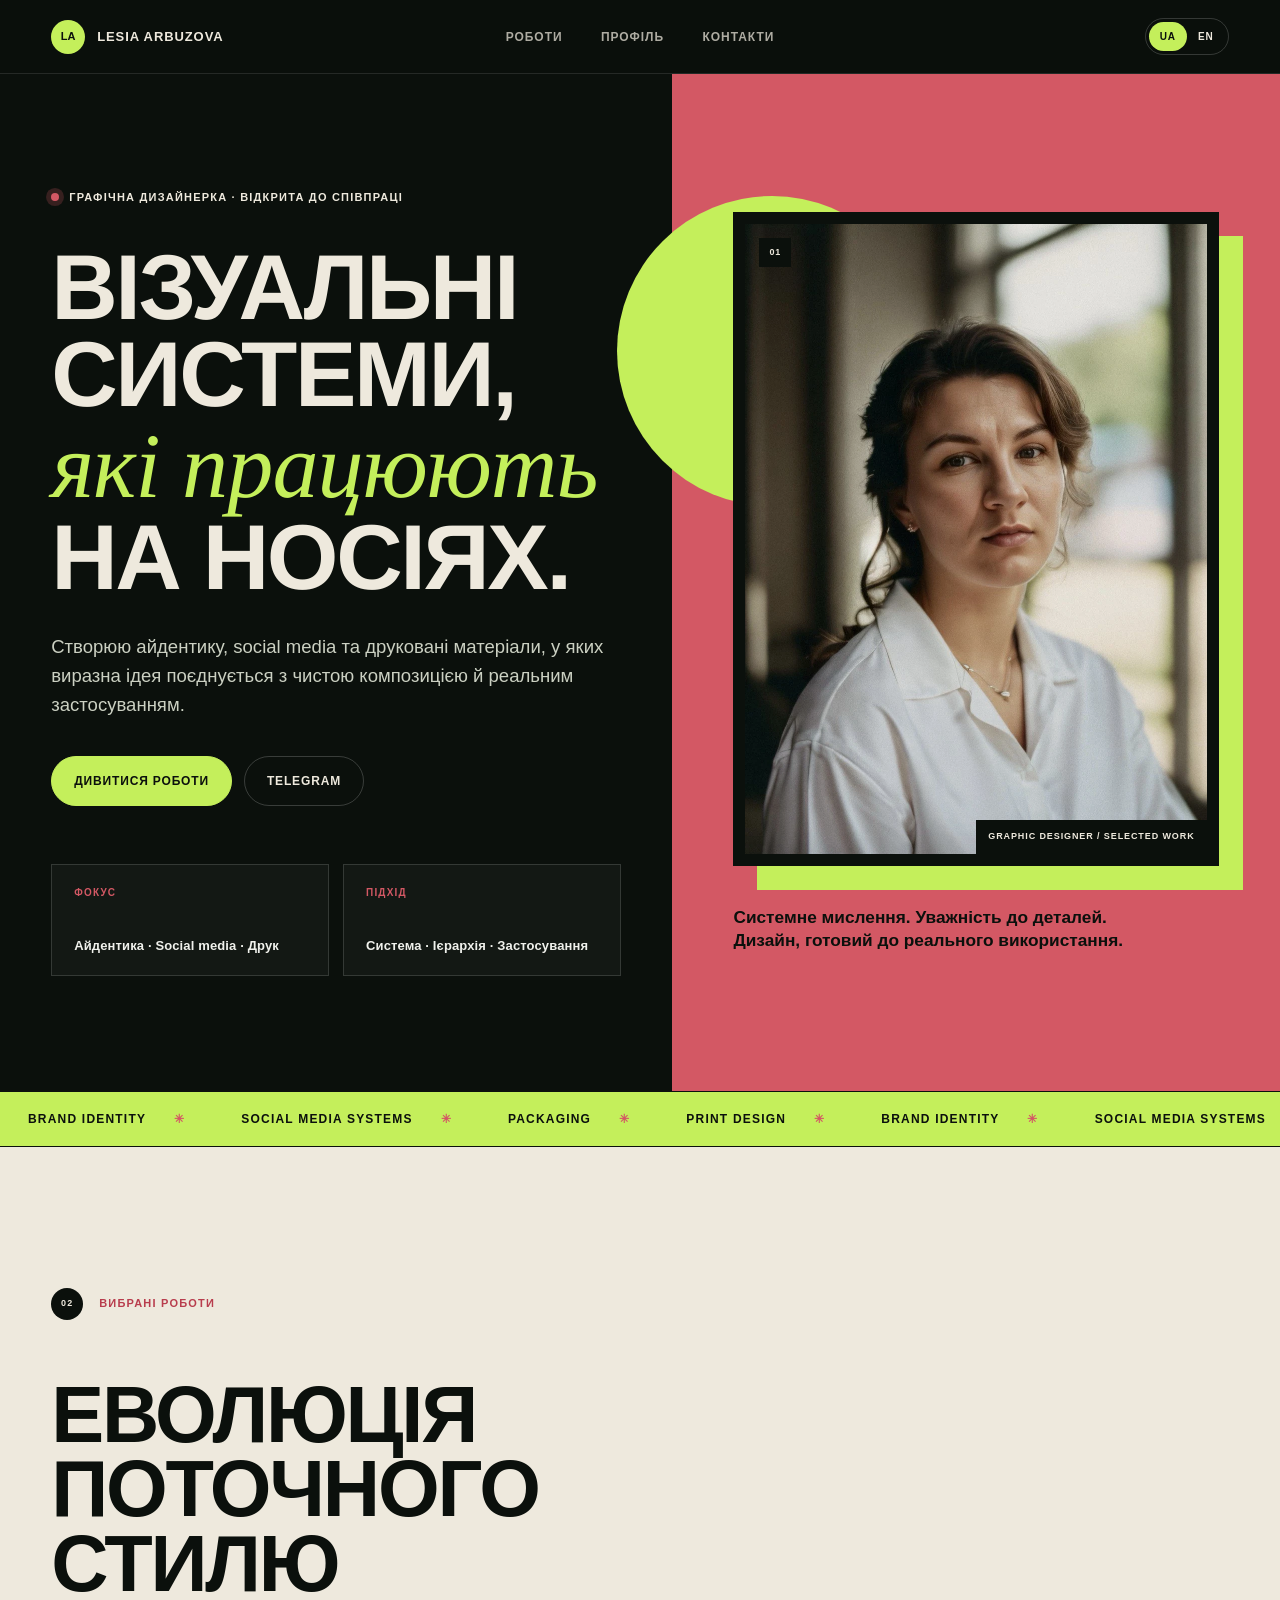
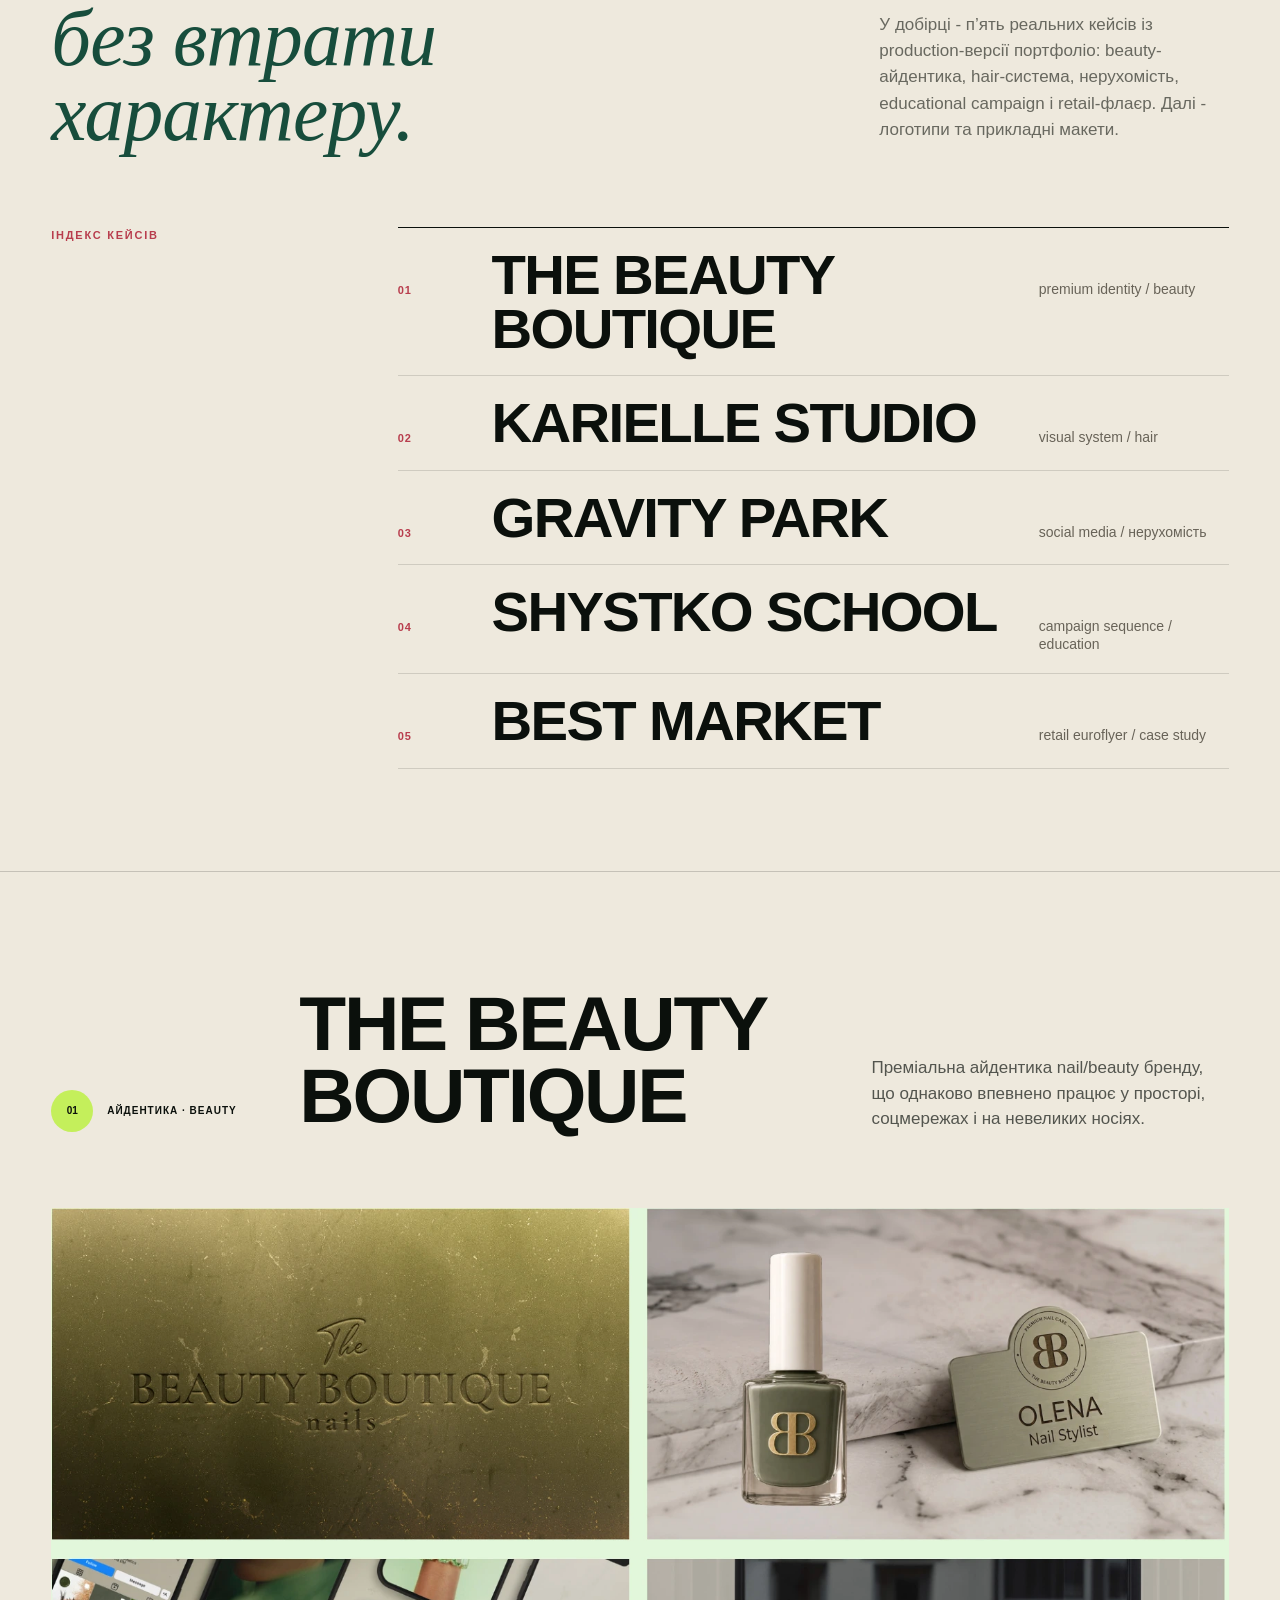
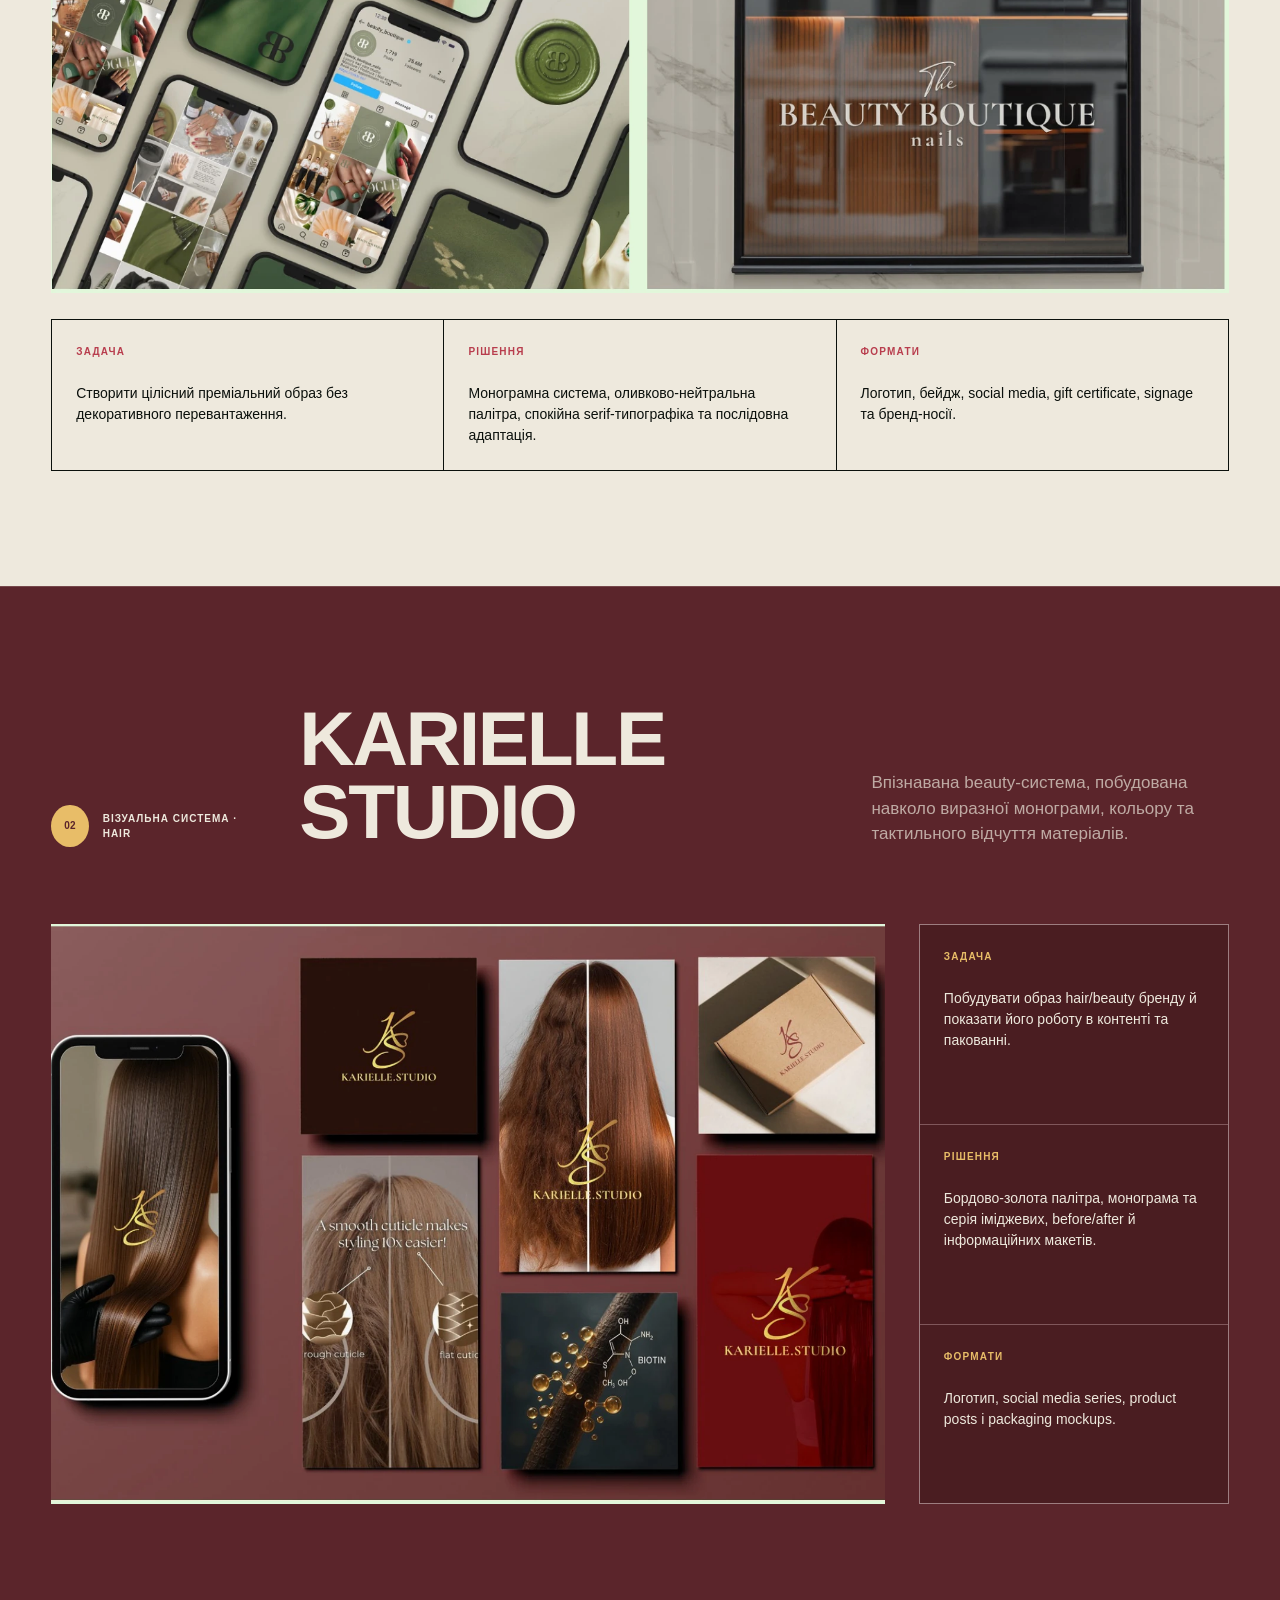
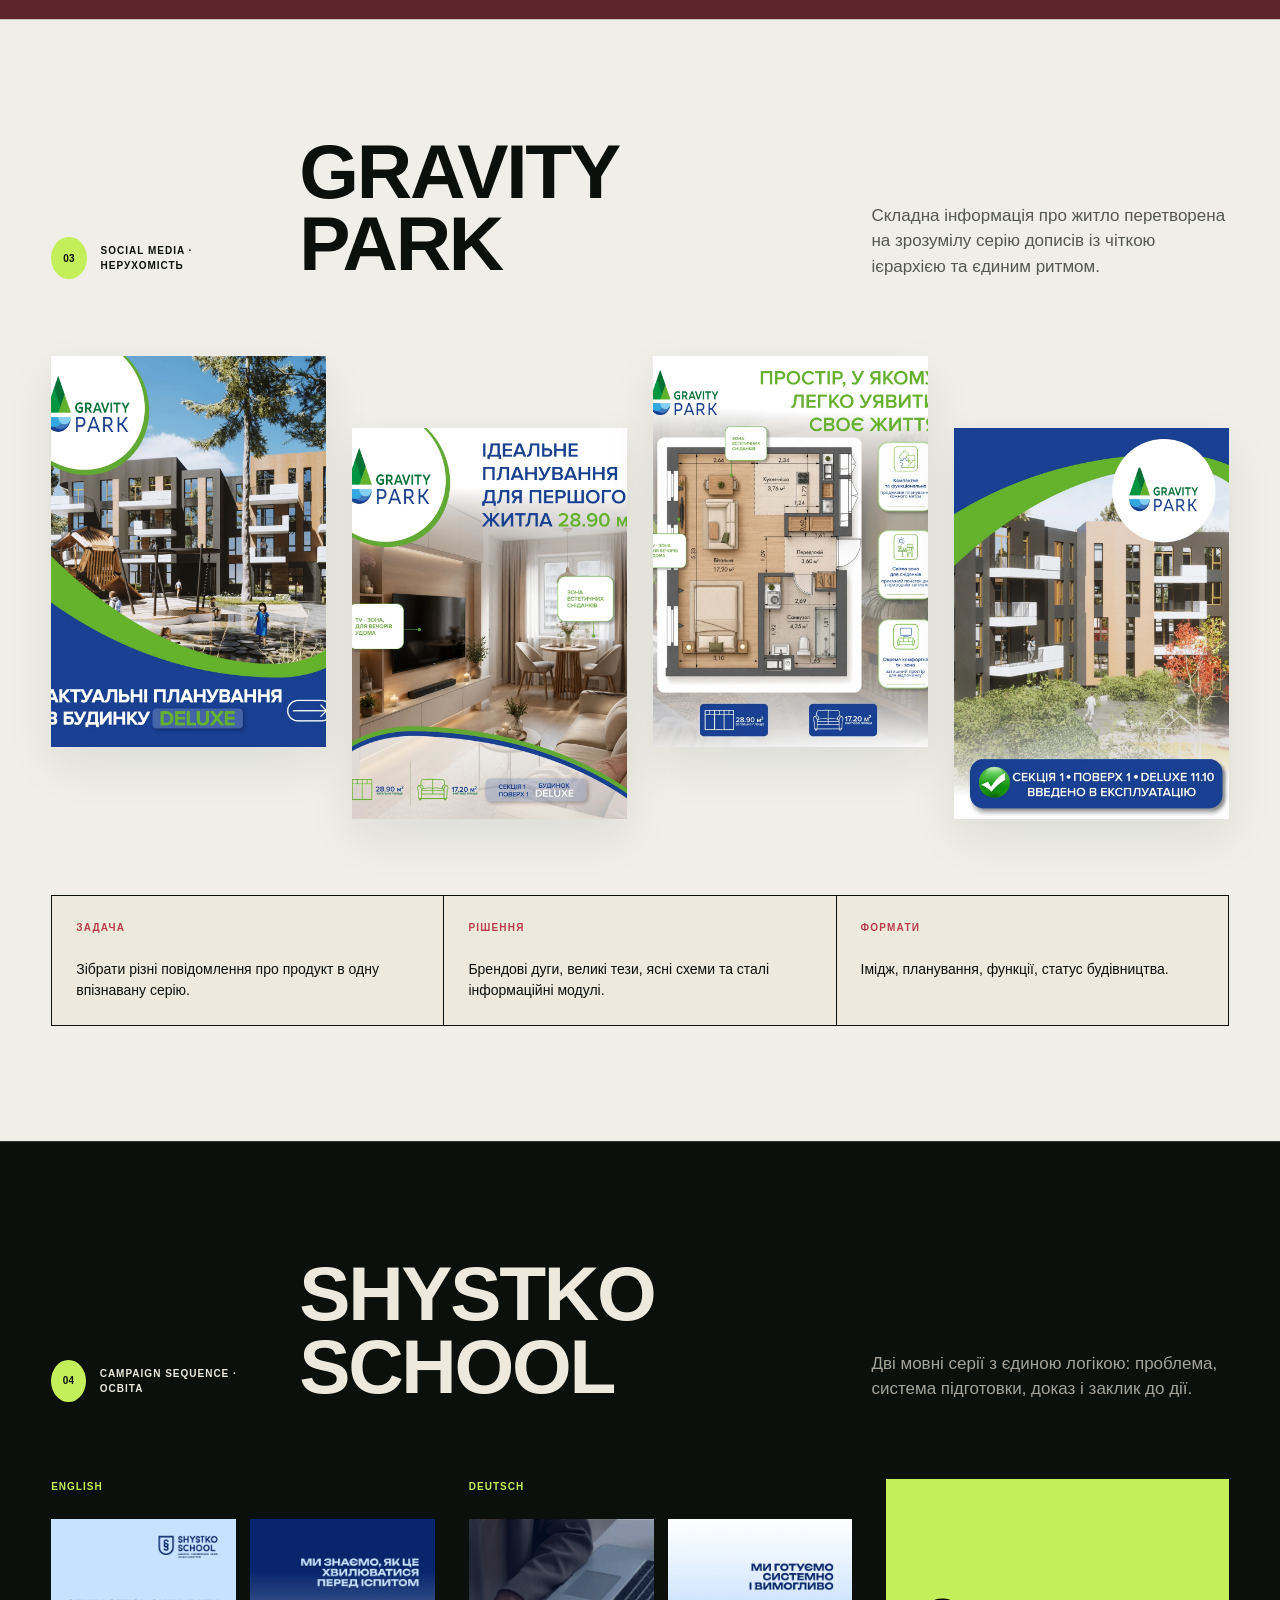
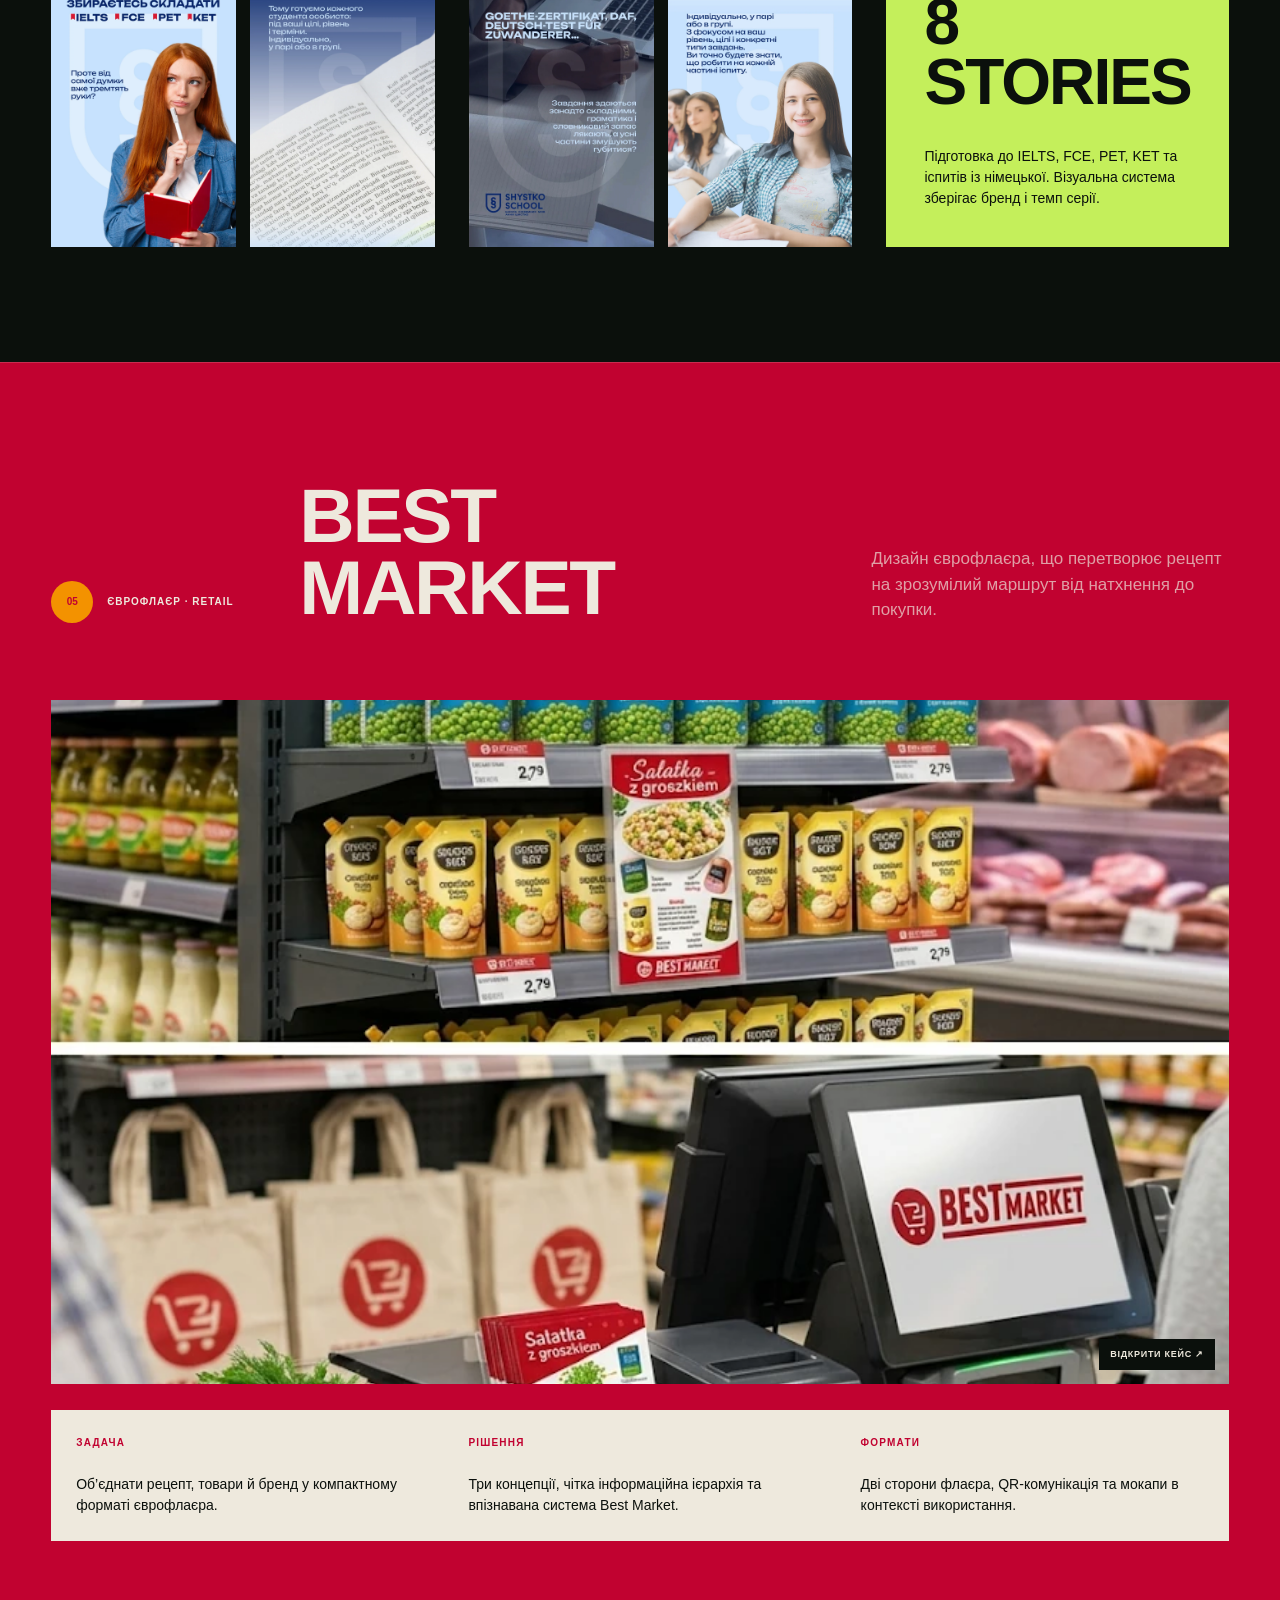
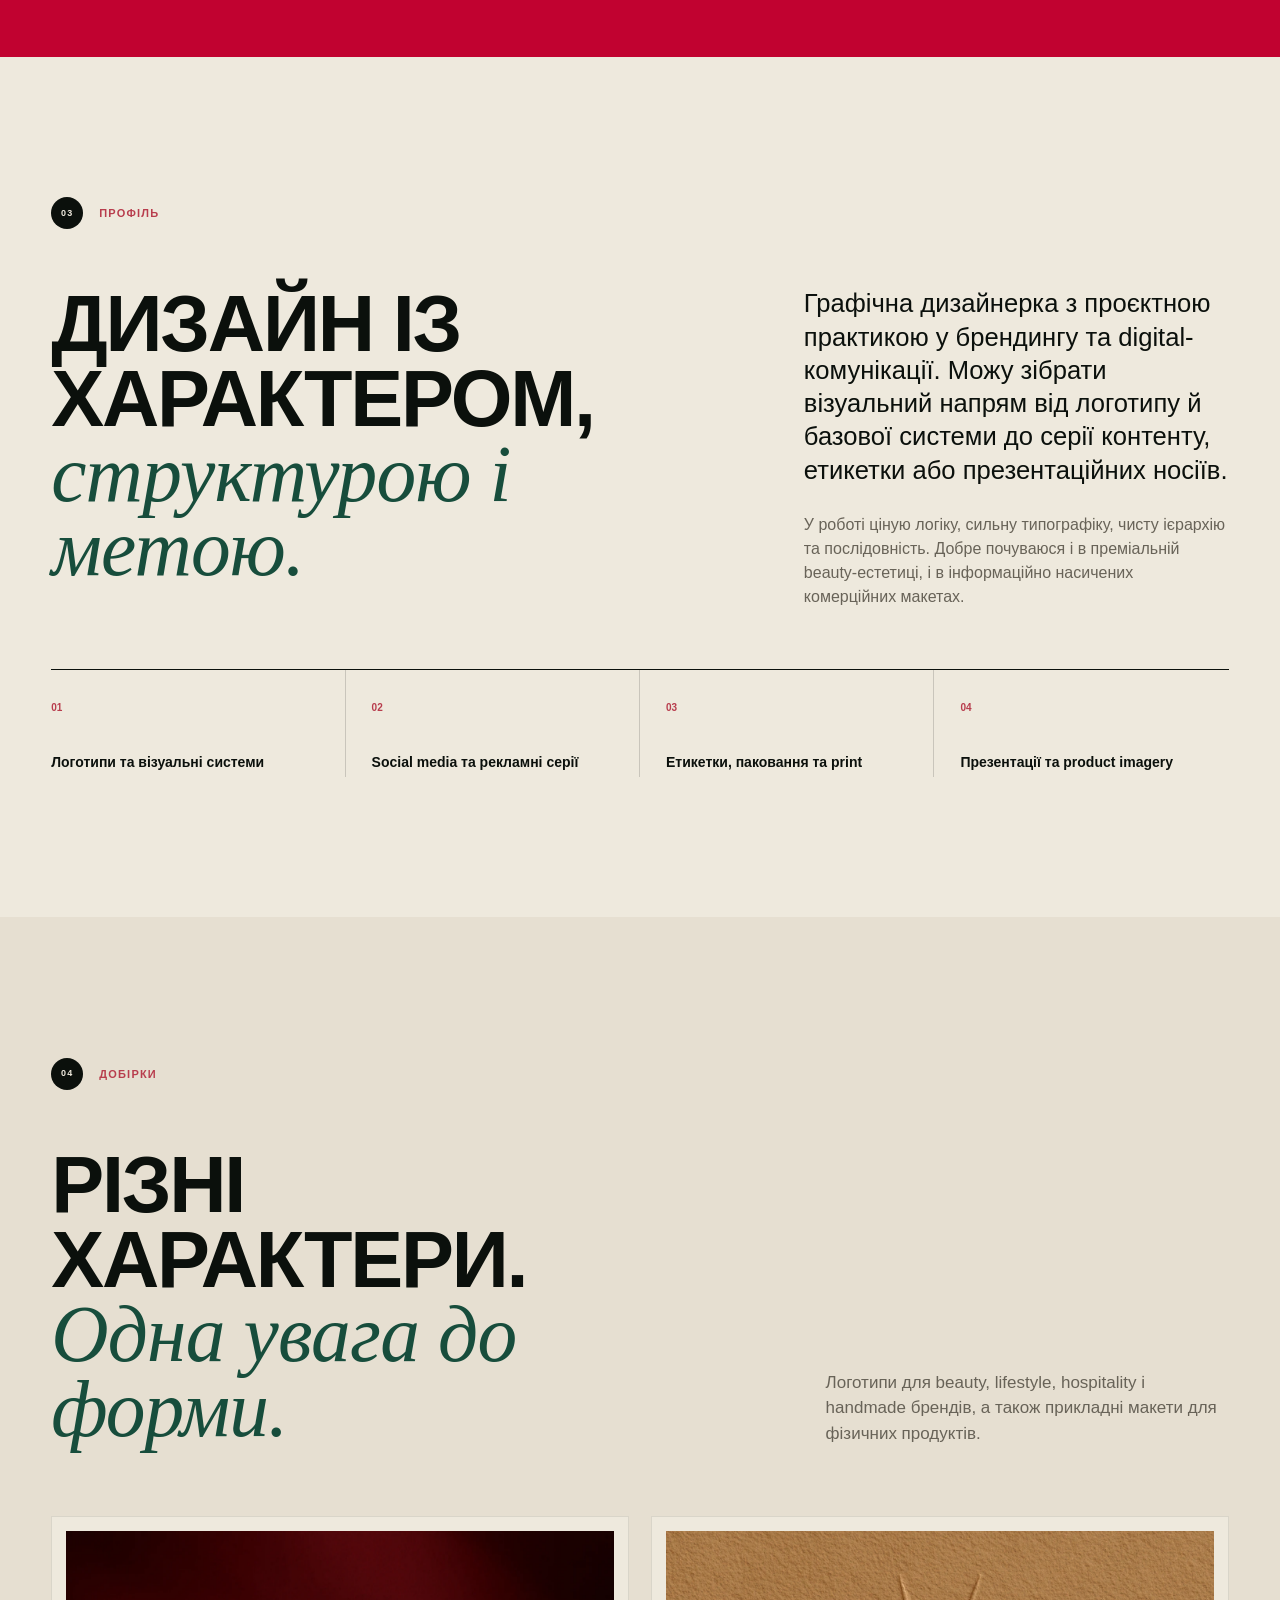
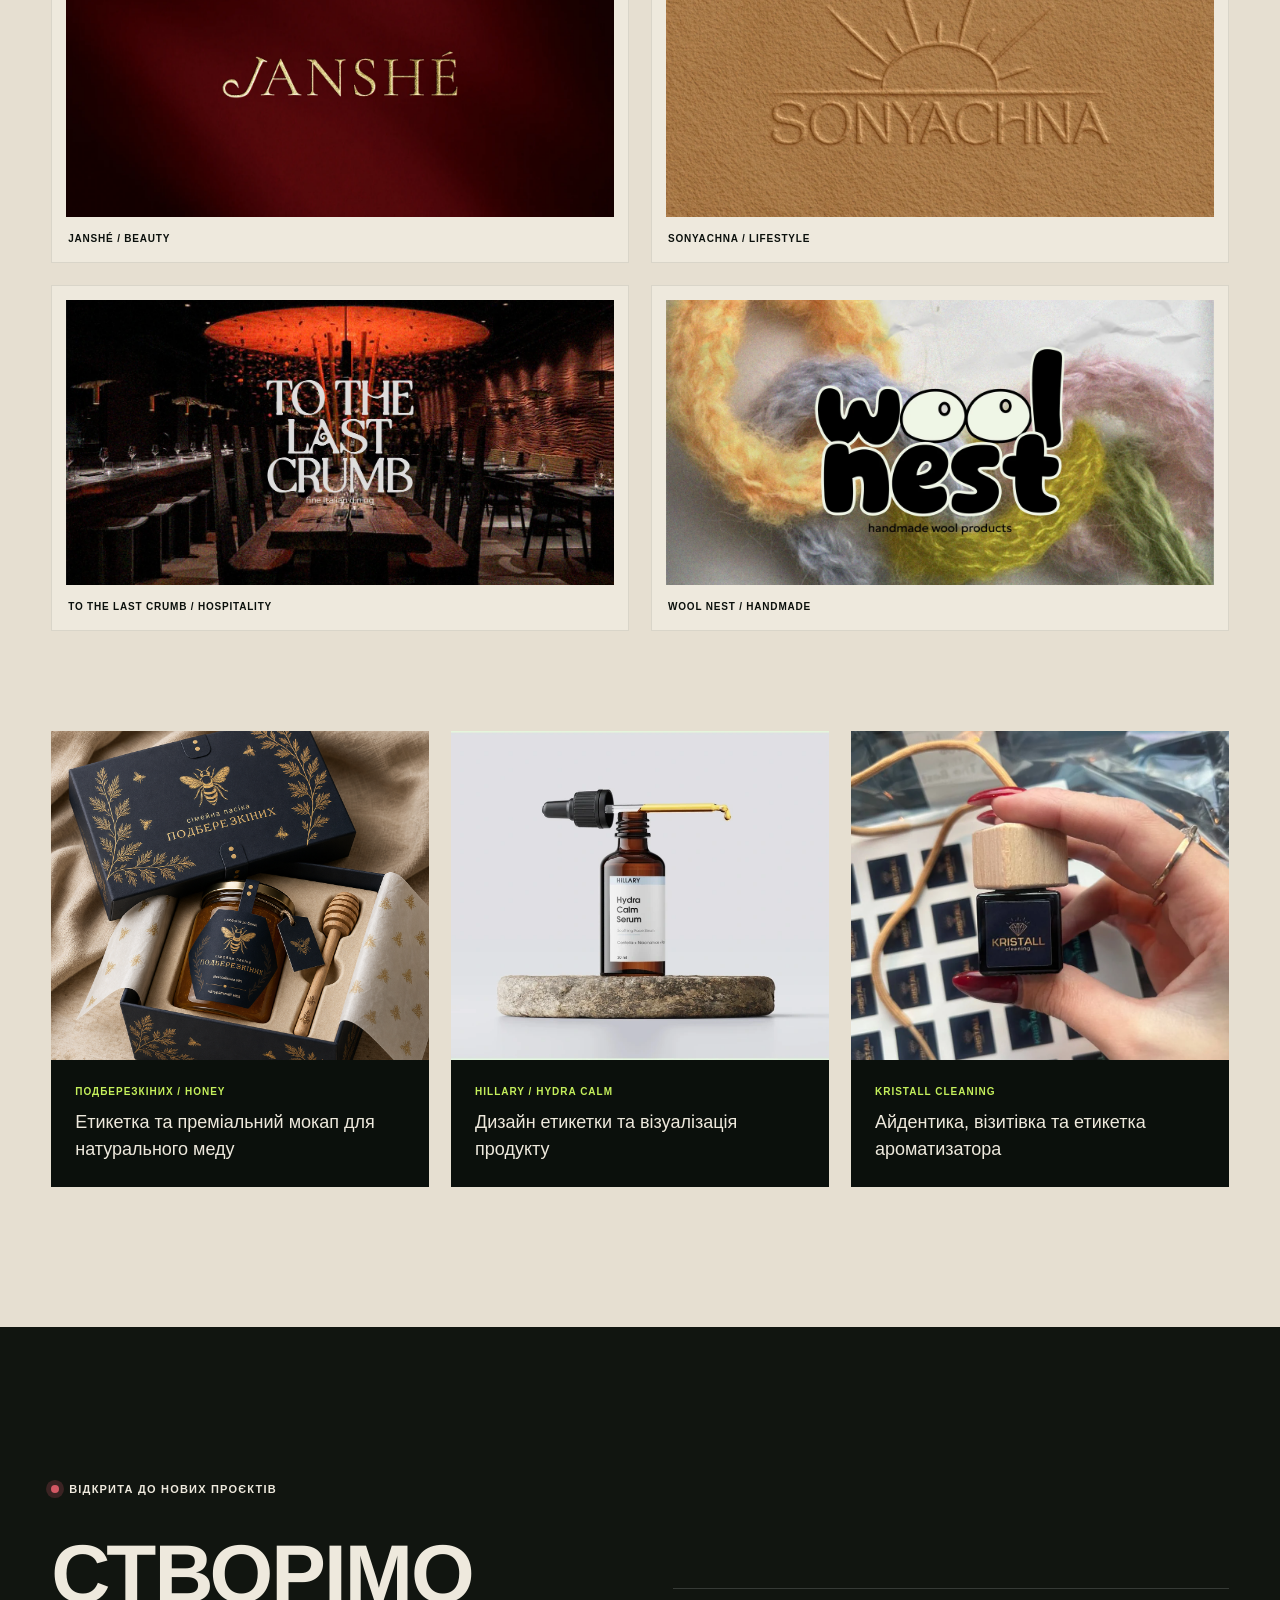
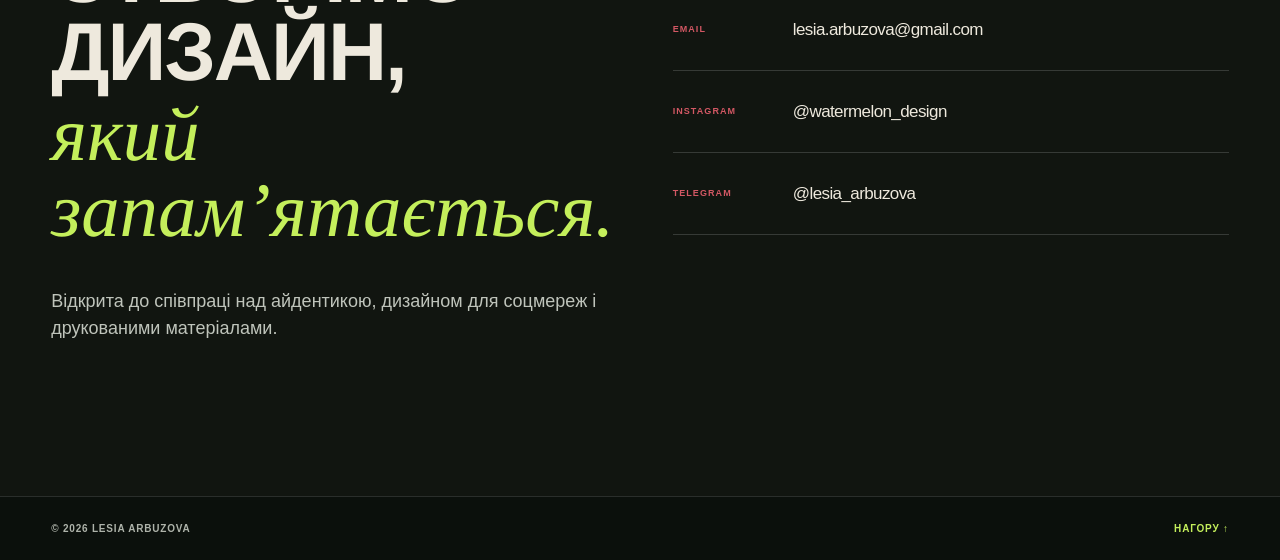
==== commit 673649ac: "feat: add favicon and gift honey mockup" ====
--- a/index.html
+++ b/index.html
@@ -5,6 +5,7 @@
   <meta name="viewport" content="width=device-width, initial-scale=1">
   <meta name="theme-color" content="#0b100c">
   <meta name="description" content="Портфоліо графічної дизайнерки Лесі Арбузової: айдентика, social media, паковання та друкований дизайн.">
+  <link rel="icon" href="assets/favicon.svg?v=concept-c-v10" type="image/svg+xml">
   <link rel="canonical" href="https://lesia-arbuzova.github.io/watermelon-design-portfolio/">
   <meta property="og:type" content="website">
   <meta property="og:locale" content="uk_UA">
@@ -32,9 +33,9 @@
       "knowsAbout": ["Brand identity", "Social media design", "Packaging design", "Print design"]
     }
   </script>
-  <link rel="stylesheet" href="styles.css?v=concept-c-v9">
+  <link rel="stylesheet" href="styles.css?v=concept-c-v10">
   <noscript><style>.reveal{opacity:1!important;transform:none!important}</style></noscript>
-  <script src="script.js?v=concept-c-v9" defer></script>
+  <script src="script.js?v=concept-c-v10" defer></script>
 </head>
 <body>
   <a class="skip-link" href="#content" data-i18n="access.skip">Перейти до змісту</a>
@@ -223,7 +224,7 @@
         <button class="case-media logo-card" type="button" data-lightbox><img src="assets/logo-wool.webp" alt="Логотип Wool Nest" loading="lazy"><span>Wool Nest / Handmade</span></button>
       </div>
       <div class="applied-grid reveal">
-        <article class="applied-card applied-card--honey"><button class="case-media" type="button" data-lightbox data-gallery="assets/bdzhilka-honey-mockup.png|assets/bdzhilka-label-render.png"><img src="assets/bdzhilka-honey-mockup.png" alt="Мокап етикетки натурального меду Подберезкіних" data-alt-key="alt.bdzhilka" loading="lazy"><span class="view-label" data-i18n="access.view">Переглянути</span></button><div><p class="case-type">Подберезкіних / Honey</p><h3 data-i18n="applied.bdzhilka">Етикетка та преміальний мокап для натурального меду</h3></div></article>
+        <article class="applied-card applied-card--honey"><button class="case-media" type="button" data-lightbox data-gallery="assets/bdzhilka-gift-packaging-mockup.png"><img src="assets/bdzhilka-gift-packaging-mockup.png" alt="Подарунковий мокап натурального меду Подберезкіних" data-alt-key="alt.bdzhilka" loading="lazy"><span class="view-label" data-i18n="access.view">Переглянути</span></button><div><p class="case-type">Подберезкіних / Honey</p><h3 data-i18n="applied.bdzhilka">Етикетка та преміальний мокап для натурального меду</h3></div></article>
         <article class="applied-card"><button class="case-media" type="button" data-lightbox data-gallery="assets/hillary-01.webp|assets/hillary-02.webp"><img src="assets/hillary-preview.webp" alt="Два варіанти мокапу сироватки Hillary Hydra Calm" data-alt-key="alt.hillary" loading="lazy"><span class="view-label" data-i18n="access.view">Переглянути</span></button><div><p class="case-type">Hillary / Hydra Calm</p><h3 data-i18n="applied.hillary">Дизайн етикетки та візуалізація продукту</h3></div></article>
         <article class="applied-card"><button class="case-media" type="button" data-lightbox><img src="assets/kristall-photo.webp" alt="Ароматизатор KRISTALL Cleaning" data-alt-key="alt.kristall" loading="lazy"><span class="view-label" data-i18n="access.view">Переглянути</span></button><div><p class="case-type">KRISTALL Cleaning</p><h3 data-i18n="applied.kristall">Айдентика, візитівка та етикетка ароматизатора</h3></div></article>
       </div>
--- a/styles.css
+++ b/styles.css
@@ -18,7 +18,7 @@
 
 * { box-sizing: border-box; }
 html { scroll-behavior: smooth; background: var(--ink); }
-body { margin: 0; color: var(--ink); background: var(--paper); font-family: var(--display); font-size: 16px; line-height: 1.5; }
+body { margin: 0; color: var(--ink); background: var(--ink); font-family: var(--display); font-size: 16px; line-height: 1.5; }
 body.lightbox-open { overflow: hidden; }
 section, article { scroll-margin-top: 74px; }
 button, a { -webkit-tap-highlight-color: transparent; }
@@ -171,14 +171,14 @@
 .applied-card .case-media { background: #d9dad3; }
 .applied-card img { aspect-ratio: 1.15; object-fit: cover; }
 .applied-card:first-child img { object-position: center; }
-.applied-card--honey .case-media { background: #050908; }
-.applied-card--honey img { object-fit: contain; object-position: center; padding: clamp(18px, 1.5vw, 26px) clamp(24px, 2.1vw, 36px); background: #050908; }
+.applied-card--honey .case-media { background: #d9cfc1; }
+.applied-card--honey img { object-fit: cover; object-position: center; padding: 0; background: #d9cfc1; }
 .applied-card:nth-child(3) img { object-position: center; }
 .applied-card > div { padding: 24px; }
 .applied-card h3 { margin: 10px 0 0; font-size: 18px; font-weight: 500; }
 .applied-card .case-type { color: var(--lime); }
 
-.contact { display: grid; grid-template-columns: minmax(560px, 1fr) minmax(470px, 560px); gap: clamp(40px, 4.8vw, 78px); min-height: 82svh; align-items: center; padding: clamp(90px, 12vw, 180px) var(--pad); color: var(--paper); background: #111510; }
+.contact { display: grid; grid-template-columns: minmax(560px, 1fr) minmax(470px, 560px); gap: clamp(40px, 4.8vw, 78px); min-height: 82svh; align-items: center; scroll-margin-top: 0; padding: clamp(90px, 12vw, 180px) var(--pad); color: var(--paper); background: #111510; }
 .contact h2 { max-width: 820px; font-size: clamp(56px, 6.4vw, 104px); line-height: .96; letter-spacing: -.024em; }
 .contact h2 em { margin-top: .05em; font-size: clamp(52px, 6vw, 94px); line-height: 1; letter-spacing: 0; }
 .contact-copy > p:last-child { max-width: 620px; margin: 38px 0 0; color: #bfc4bb; font-size: 18px; }
